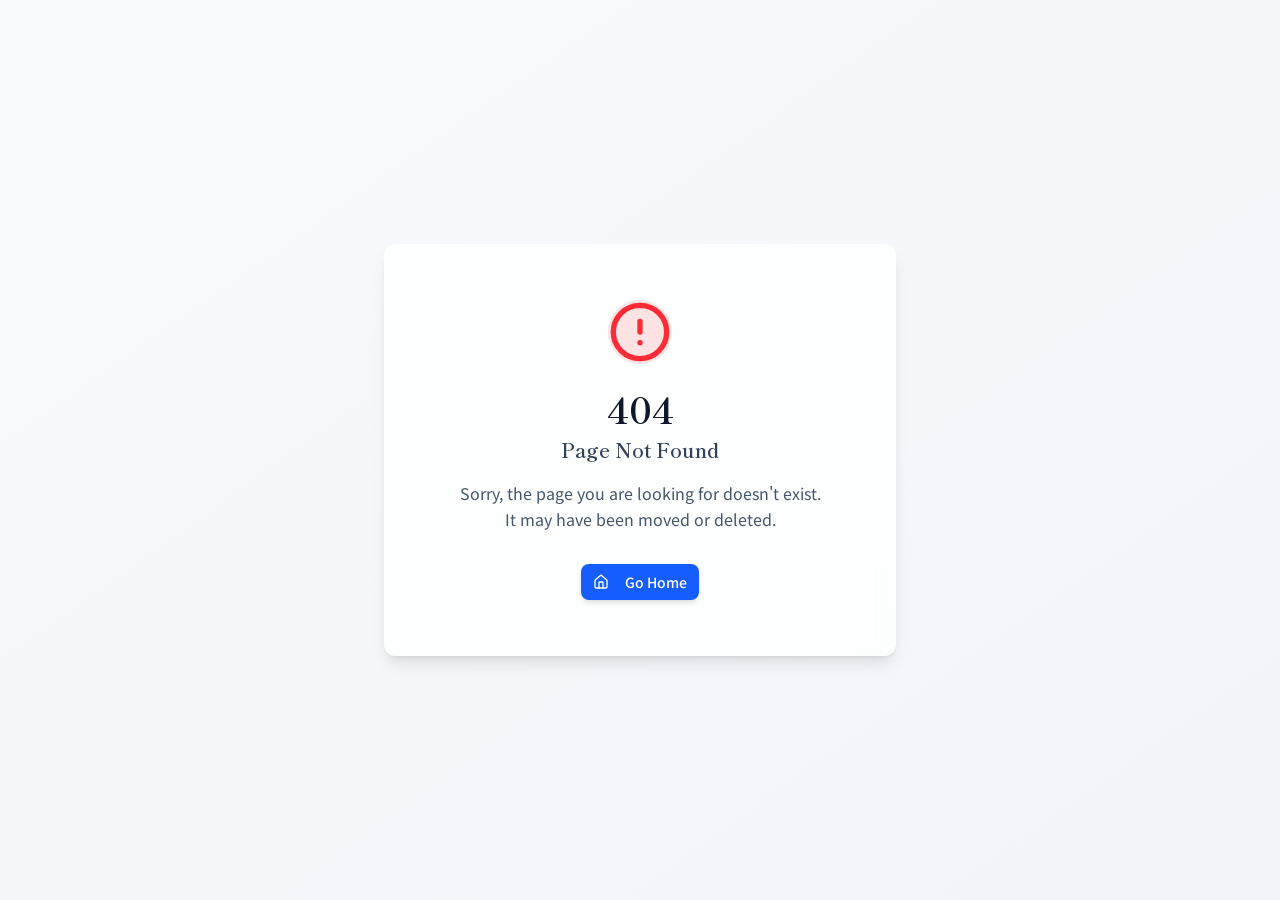
==== index.html @ e7b5a888 "Fix: メタタグの体重を56kgに修正" ====
<!doctype html>
<html lang="ja">

  <head>
    <meta charset="UTF-8" />
    <meta
      name="viewport"
      content="width=device-width, initial-scale=1.0, maximum-scale=1" />
    <title>たべ実。| 食べて痩せる実験ノート</title>
    <meta name="description" content="162cm/56kgの銀座OLが、実際に試して修正したリアルなダイエットログ。完璧じゃなくていい。でもルールは持つ。" />
    <meta property="og:title" content="たべ実。| 食べて痩せる実験ノート" />
    <meta property="og:description" content="162cm/56kgの銀座OLが、実際に試して修正したリアルなダイエットログ。たんぱく質中心の食事法、外食攻略、飲酒との付き合い方。" />
    <meta property="og:type" content="website" />
    <meta name="twitter:card" content="summary_large_image" />
    <link rel="preconnect" href="https://fonts.googleapis.com" />
    <link rel="preconnect" href="https://fonts.gstatic.com" crossorigin />
    <link href="https://fonts.googleapis.com/css2?family=Shippori+Mincho:wght@400;500;600;700;800&family=Noto+Sans+JP:wght@300;400;500;600;700&family=DM+Serif+Display&display=swap" rel="stylesheet" />
    <script type="module" crossorigin src="/assets/index-7I0Svjyz.js"></script>
    <link rel="stylesheet" crossorigin href="/assets/index-CE2IZYHC.css">
    <script src="/__manus__/debug-collector.js" defer></script>
  </head>

  <body>
    <script id="manus-runtime">window.__MANUS_HOST_DEV__ = false;
(function(){"use strict";var Mr={exports:{}},Kn={};/**
 * @license React
 * react-jsx-runtime.production.js
 *
 * Copyright (c) Meta Platforms, Inc. and affiliates.
 *
 * This source code is licensed under the MIT license found in the
 * LICENSE file in the root directory of this source tree.
 */var $c;function um(){if($c)return Kn;$c=1;var r=Symbol.for("react.transitional.element"),i=Symbol.for("react.fragment");function c(s,d,m){var x=null;if(m!==void 0&&(x=""+m),d.key!==void 0&&(x=""+d.key),"key"in d){m={};for(var R in d)R!=="key"&&(m[R]=d[R])}else m=d;return d=m.ref,{$$typeof:r,type:s,key:x,ref:d!==void 0?d:null,props:m}}return Kn.Fragment=i,Kn.jsx=c,Kn.jsxs=c,Kn}var Fc;function dm(){return Fc||(Fc=1,Mr.exports=um()),Mr.exports}var h=dm(),Ar={exports:{}},Pn={},Rr={exports:{}},Nr={};/**
 * @license React
 * scheduler.production.js
 *
 * Copyright (c) Meta Platforms, Inc. and affiliates.
 *
 * This source code is licensed under the MIT license found in the
 * LICENSE file in the root directory of this source tree.
 */var Ic;function fm(){return Ic||(Ic=1,function(r){function i(A,q){var B=A.length;A.push(q);t:for(;0<B;){var bt=B-1>>>1,p=A[bt];if(0<d(p,q))A[bt]=q,A[B]=p,B=bt;else break t}}function c(A){return A.length===0?null:A[0]}function s(A){if(A.length===0)return null;var q=A[0],B=A.pop();if(B!==q){A[0]=B;t:for(var bt=0,p=A.length,O=p>>>1;bt<O;){var X=2*(bt+1)-1,G=A[X],Z=X+1,st=A[Z];if(0>d(G,B))Z<p&&0>d(st,G)?(A[bt]=st,A[Z]=B,bt=Z):(A[bt]=G,A[X]=B,bt=X);else if(Z<p&&0>d(st,B))A[bt]=st,A[Z]=B,bt=Z;else break t}}return q}function d(A,q){var B=A.sortIndex-q.sortIndex;return B!==0?B:A.id-q.id}if(r.unstable_now=void 0,typeof performance=="object"&&typeof performance.now=="function"){var m=performance;r.unstable_now=function(){return m.now()}}else{var x=Date,R=x.now();r.unstable_now=function(){return x.now()-R}}var C=[],v=[],D=1,j=null,J=3,at=!1,$=!1,nt=!1,ct=!1,ht=typeof setTimeout=="function"?setTimeout:null,St=typeof clearTimeout=="function"?clearTimeout:null,_=typeof setImmediate<"u"?setImmediate:null;function Y(A){for(var q=c(v);q!==null;){if(q.callback===null)s(v);else if(q.startTime<=A)s(v),q.sortIndex=q.expirationTime,i(C,q);else break;q=c(v)}}function H(A){if(nt=!1,Y(A),!$)if(c(C)!==null)$=!0,it||(it=!0,Bt());else{var q=c(v);q!==null&&Mt(H,q.startTime-A)}}var it=!1,rt=-1,V=5,xt=-1;function Be(){return ct?!0:!(r.unstable_now()-xt<V)}function te(){if(ct=!1,it){var A=r.unstable_now();xt=A;var q=!0;try{t:{$=!1,nt&&(nt=!1,St(rt),rt=-1),at=!0;var B=J;try{e:{for(Y(A),j=c(C);j!==null&&!(j.expirationTime>A&&Be());){var bt=j.callback;if(typeof bt=="function"){j.callback=null,J=j.priorityLevel;var p=bt(j.expirationTime<=A);if(A=r.unstable_now(),typeof p=="function"){j.callback=p,Y(A),q=!0;break e}j===c(C)&&s(C),Y(A)}else s(C);j=c(C)}if(j!==null)q=!0;else{var O=c(v);O!==null&&Mt(H,O.startTime-A),q=!1}}break t}finally{j=null,J=B,at=!1}q=void 0}}finally{q?Bt():it=!1}}}var Bt;if(typeof _=="function")Bt=function(){_(te)};else if(typeof MessageChannel<"u"){var me=new MessageChannel,Se=me.port2;me.port1.onmessage=te,Bt=function(){Se.postMessage(null)}}else Bt=function(){ht(te,0)};function Mt(A,q){rt=ht(function(){A(r.unstable_now())},q)}r.unstable_IdlePriority=5,r.unstable_ImmediatePriority=1,r.unstable_LowPriority=4,r.unstable_NormalPriority=3,r.unstable_Profiling=null,r.unstable_UserBlockingPriority=2,r.unstable_cancelCallback=function(A){A.callback=null},r.unstable_forceFrameRate=function(A){0>A||125<A?console.error("forceFrameRate takes a positive int between 0 and 125, forcing frame rates higher than 125 fps is not supported"):V=0<A?Math.floor(1e3/A):5},r.unstable_getCurrentPriorityLevel=function(){return J},r.unstable_next=function(A){switch(J){case 1:case 2:case 3:var q=3;break;default:q=J}var B=J;J=q;try{return A()}finally{J=B}},r.unstable_requestPaint=function(){ct=!0},r.unstable_runWithPriority=function(A,q){switch(A){case 1:case 2:case 3:case 4:case 5:break;default:A=3}var B=J;J=A;try{return q()}finally{J=B}},r.unstable_scheduleCallback=function(A,q,B){var bt=r.unstable_now();switch(typeof B=="object"&&B!==null?(B=B.delay,B=typeof B=="number"&&0<B?bt+B:bt):B=bt,A){case 1:var p=-1;break;case 2:p=250;break;case 5:p=1073741823;break;case 4:p=1e4;break;default:p=5e3}return p=B+p,A={id:D++,callback:q,priorityLevel:A,startTime:B,expirationTime:p,sortIndex:-1},B>bt?(A.sortIndex=B,i(v,A),c(C)===null&&A===c(v)&&(nt?(St(rt),rt=-1):nt=!0,Mt(H,B-bt))):(A.sortIndex=p,i(C,A),$||at||($=!0,it||(it=!0,Bt()))),A},r.unstable_shouldYield=Be,r.unstable_wrapCallback=function(A){var q=J;return function(){var B=J;J=q;try{return A.apply(this,arguments)}finally{J=B}}}}(Nr)),Nr}var tu;function hm(){return tu||(tu=1,Rr.exports=fm()),Rr.exports}var zr={exports:{}},ut={};/**
 * @license React
 * react.production.js
 *
 * Copyright (c) Meta Platforms, Inc. and affiliates.
 *
 * This source code is licensed under the MIT license found in the
 * LICENSE file in the root directory of this source tree.
 */var eu;function mm(){if(eu)return ut;eu=1;var r=Symbol.for("react.transitional.element"),i=Symbol.for("react.portal"),c=Symbol.for("react.fragment"),s=Symbol.for("react.strict_mode"),d=Symbol.for("react.profiler"),m=Symbol.for("react.consumer"),x=Symbol.for("react.context"),R=Symbol.for("react.forward_ref"),C=Symbol.for("react.suspense"),v=Symbol.for("react.memo"),D=Symbol.for("react.lazy"),j=Symbol.iterator;function J(p){return p===null||typeof p!="object"?null:(p=j&&p[j]||p["@@iterator"],typeof p=="function"?p:null)}var at={isMounted:function(){return!1},enqueueForceUpdate:function(){},enqueueReplaceState:function(){},enqueueSetState:function(){}},$=Object.assign,nt={};function ct(p,O,X){this.props=p,this.context=O,this.refs=nt,this.updater=X||at}ct.prototype.isReactComponent={},ct.prototype.setState=function(p,O){if(typeof p!="object"&&typeof p!="function"&&p!=null)throw Error("takes an object of state variables to update or a function which returns an object of state variables.");this.updater.enqueueSetState(this,p,O,"setState")},ct.prototype.forceUpdate=function(p){this.updater.enqueueForceUpdate(this,p,"forceUpdate")};function ht(){}ht.prototype=ct.prototype;function St(p,O,X){this.props=p,this.context=O,this.refs=nt,this.updater=X||at}var _=St.prototype=new ht;_.constructor=St,$(_,ct.prototype),_.isPureReactComponent=!0;var Y=Array.isArray,H={H:null,A:null,T:null,S:null,V:null},it=Object.prototype.hasOwnProperty;function rt(p,O,X,G,Z,st){return X=st.ref,{$$typeof:r,type:p,key:O,ref:X!==void 0?X:null,props:st}}function V(p,O){return rt(p.type,O,void 0,void 0,void 0,p.props)}function xt(p){return typeof p=="object"&&p!==null&&p.$$typeof===r}function Be(p){var O={"=":"=0",":":"=2"};return"$"+p.replace(/[=:]/g,function(X){return O[X]})}var te=/\/+/g;function Bt(p,O){return typeof p=="object"&&p!==null&&p.key!=null?Be(""+p.key):O.toString(36)}function me(){}function Se(p){switch(p.status){case"fulfilled":return p.value;case"rejected":throw p.reason;default:switch(typeof p.status=="string"?p.then(me,me):(p.status="pending",p.then(function(O){p.status==="pending"&&(p.status="fulfilled",p.value=O)},function(O){p.status==="pending"&&(p.status="rejected",p.reason=O)})),p.status){case"fulfilled":return p.value;case"rejected":throw p.reason}}throw p}function Mt(p,O,X,G,Z){var st=typeof p;(st==="undefined"||st==="boolean")&&(p=null);var I=!1;if(p===null)I=!0;else switch(st){case"bigint":case"string":case"number":I=!0;break;case"object":switch(p.$$typeof){case r:case i:I=!0;break;case D:return I=p._init,Mt(I(p._payload),O,X,G,Z)}}if(I)return Z=Z(p),I=G===""?"."+Bt(p,0):G,Y(Z)?(X="",I!=null&&(X=I.replace(te,"$&/")+"/"),Mt(Z,O,X,"",function(Jt){return Jt})):Z!=null&&(xt(Z)&&(Z=V(Z,X+(Z.key==null||p&&p.key===Z.key?"":(""+Z.key).replace(te,"$&/")+"/")+I)),O.push(Z)),1;I=0;var gt=G===""?".":G+":";if(Y(p))for(var Tt=0;Tt<p.length;Tt++)G=p[Tt],st=gt+Bt(G,Tt),I+=Mt(G,O,X,st,Z);else if(Tt=J(p),typeof Tt=="function")for(p=Tt.call(p),Tt=0;!(G=p.next()).done;)G=G.value,st=gt+Bt(G,Tt++),I+=Mt(G,O,X,st,Z);else if(st==="object"){if(typeof p.then=="function")return Mt(Se(p),O,X,G,Z);throw O=String(p),Error("Objects are not valid as a React child (found: "+(O==="[object Object]"?"object with keys {"+Object.keys(p).join(", ")+"}":O)+"). If you meant to render a collection of children, use an array instead.")}return I}function A(p,O,X){if(p==null)return p;var G=[],Z=0;return Mt(p,G,"","",function(st){return O.call(X,st,Z++)}),G}function q(p){if(p._status===-1){var O=p._result;O=O(),O.then(function(X){(p._status===0||p._status===-1)&&(p._status=1,p._result=X)},function(X){(p._status===0||p._status===-1)&&(p._status=2,p._result=X)}),p._status===-1&&(p._status=0,p._result=O)}if(p._status===1)return p._result.default;throw p._result}var B=typeof reportError=="function"?reportError:function(p){if(typeof window=="object"&&typeof window.ErrorEvent=="function"){var O=new window.ErrorEvent("error",{bubbles:!0,cancelable:!0,message:typeof p=="object"&&p!==null&&typeof p.message=="string"?String(p.message):String(p),error:p});if(!window.dispatchEvent(O))return}else if(typeof process=="object"&&typeof process.emit=="function"){process.emit("uncaughtException",p);return}console.error(p)};function bt(){}return ut.Children={map:A,forEach:function(p,O,X){A(p,function(){O.apply(this,arguments)},X)},count:function(p){var O=0;return A(p,function(){O++}),O},toArray:function(p){return A(p,function(O){return O})||[]},only:function(p){if(!xt(p))throw Error("React.Children.only expected to receive a single React element child.");return p}},ut.Component=ct,ut.Fragment=c,ut.Profiler=d,ut.PureComponent=St,ut.StrictMode=s,ut.Suspense=C,ut.__CLIENT_INTERNALS_DO_NOT_USE_OR_WARN_USERS_THEY_CANNOT_UPGRADE=H,ut.__COMPILER_RUNTIME={__proto__:null,c:function(p){return H.H.useMemoCache(p)}},ut.cache=function(p){return function(){return p.apply(null,arguments)}},ut.cloneElement=function(p,O,X){if(p==null)throw Error("The argument must be a React element, but you passed "+p+".");var G=$({},p.props),Z=p.key,st=void 0;if(O!=null)for(I in O.ref!==void 0&&(st=void 0),O.key!==void 0&&(Z=""+O.key),O)!it.call(O,I)||I==="key"||I==="__self"||I==="__source"||I==="ref"&&O.ref===void 0||(G[I]=O[I]);var I=arguments.length-2;if(I===1)G.children=X;else if(1<I){for(var gt=Array(I),Tt=0;Tt<I;Tt++)gt[Tt]=arguments[Tt+2];G.children=gt}return rt(p.type,Z,void 0,void 0,st,G)},ut.createContext=function(p){return p={$$typeof:x,_currentValue:p,_currentValue2:p,_threadCount:0,Provider:null,Consumer:null},p.Provider=p,p.Consumer={$$typeof:m,_context:p},p},ut.createElement=function(p,O,X){var G,Z={},st=null;if(O!=null)for(G in O.key!==void 0&&(st=""+O.key),O)it.call(O,G)&&G!=="key"&&G!=="__self"&&G!=="__source"&&(Z[G]=O[G]);var I=arguments.length-2;if(I===1)Z.children=X;else if(1<I){for(var gt=Array(I),Tt=0;Tt<I;Tt++)gt[Tt]=arguments[Tt+2];Z.children=gt}if(p&&p.defaultProps)for(G in I=p.defaultProps,I)Z[G]===void 0&&(Z[G]=I[G]);return rt(p,st,void 0,void 0,null,Z)},ut.createRef=function(){return{current:null}},ut.forwardRef=function(p){return{$$typeof:R,render:p}},ut.isValidElement=xt,ut.lazy=function(p){return{$$typeof:D,_payload:{_status:-1,_result:p},_init:q}},ut.memo=function(p,O){return{$$typeof:v,type:p,compare:O===void 0?null:O}},ut.startTransition=function(p){var O=H.T,X={};H.T=X;try{var G=p(),Z=H.S;Z!==null&&Z(X,G),typeof G=="object"&&G!==null&&typeof G.then=="function"&&G.then(bt,B)}catch(st){B(st)}finally{H.T=O}},ut.unstable_useCacheRefresh=function(){return H.H.useCacheRefresh()},ut.use=function(p){return H.H.use(p)},ut.useActionState=function(p,O,X){return H.H.useActionState(p,O,X)},ut.useCallback=function(p,O){return H.H.useCallback(p,O)},ut.useContext=function(p){return H.H.useContext(p)},ut.useDebugValue=function(){},ut.useDeferredValue=function(p,O){return H.H.useDeferredValue(p,O)},ut.useEffect=function(p,O,X){var G=H.H;if(typeof X=="function")throw Error("useEffect CRUD overload is not enabled in this build of React.");return G.useEffect(p,O)},ut.useId=function(){return H.H.useId()},ut.useImperativeHandle=function(p,O,X){return H.H.useImperativeHandle(p,O,X)},ut.useInsertionEffect=function(p,O){return H.H.useInsertionEffect(p,O)},ut.useLayoutEffect=function(p,O){return H.H.useLayoutEffect(p,O)},ut.useMemo=function(p,O){return H.H.useMemo(p,O)},ut.useOptimistic=function(p,O){return H.H.useOptimistic(p,O)},ut.useReducer=function(p,O,X){return H.H.useReducer(p,O,X)},ut.useRef=function(p){return H.H.useRef(p)},ut.useState=function(p){return H.H.useState(p)},ut.useSyncExternalStore=function(p,O,X){return H.H.useSyncExternalStore(p,O,X)},ut.useTransition=function(){return H.H.useTransition()},ut.version="19.1.1",ut}var lu;function _r(){return lu||(lu=1,zr.exports=mm()),zr.exports}var kr={exports:{}},he={};/**
 * @license React
 * react-dom.production.js
 *
 * Copyright (c) Meta Platforms, Inc. and affiliates.
 *
 * This source code is licensed under the MIT license found in the
 * LICENSE file in the root directory of this source tree.
 */var au;function gm(){if(au)return he;au=1;var r=_r();function i(C){var v="https://react.dev/errors/"+C;if(1<arguments.length){v+="?args[]="+encodeURIComponent(arguments[1]);for(var D=2;D<arguments.length;D++)v+="&args[]="+encodeURIComponent(arguments[D])}return"Minified React error #"+C+"; visit "+v+" for the full message or use the non-minified dev environment for full errors and additional helpful warnings."}function c(){}var s={d:{f:c,r:function(){throw Error(i(522))},D:c,C:c,L:c,m:c,X:c,S:c,M:c},p:0,findDOMNode:null},d=Symbol.for("react.portal");function m(C,v,D){var j=3<arguments.length&&arguments[3]!==void 0?arguments[3]:null;return{$$typeof:d,key:j==null?null:""+j,children:C,containerInfo:v,implementation:D}}var x=r.__CLIENT_INTERNALS_DO_NOT_USE_OR_WARN_USERS_THEY_CANNOT_UPGRADE;function R(C,v){if(C==="font")return"";if(typeof v=="string")return v==="use-credentials"?v:""}return he.__DOM_INTERNALS_DO_NOT_USE_OR_WARN_USERS_THEY_CANNOT_UPGRADE=s,he.createPortal=function(C,v){var D=2<arguments.length&&arguments[2]!==void 0?arguments[2]:null;if(!v||v.nodeType!==1&&v.nodeType!==9&&v.nodeType!==11)throw Error(i(299));return m(C,v,null,D)},he.flushSync=function(C){var v=x.T,D=s.p;try{if(x.T=null,s.p=2,C)return C()}finally{x.T=v,s.p=D,s.d.f()}},he.preconnect=function(C,v){typeof C=="string"&&(v?(v=v.crossOrigin,v=typeof v=="string"?v==="use-credentials"?v:"":void 0):v=null,s.d.C(C,v))},he.prefetchDNS=function(C){typeof C=="string"&&s.d.D(C)},he.preinit=function(C,v){if(typeof C=="string"&&v&&typeof v.as=="string"){var D=v.as,j=R(D,v.crossOrigin),J=typeof v.integrity=="string"?v.integrity:void 0,at=typeof v.fetchPriority=="string"?v.fetchPriority:void 0;D==="style"?s.d.S(C,typeof v.precedence=="string"?v.precedence:void 0,{crossOrigin:j,integrity:J,fetchPriority:at}):D==="script"&&s.d.X(C,{crossOrigin:j,integrity:J,fetchPriority:at,nonce:typeof v.nonce=="string"?v.nonce:void 0})}},he.preinitModule=function(C,v){if(typeof C=="string")if(typeof v=="object"&&v!==null){if(v.as==null||v.as==="script"){var D=R(v.as,v.crossOrigin);s.d.M(C,{crossOrigin:D,integrity:typeof v.integrity=="string"?v.integrity:void 0,nonce:typeof v.nonce=="string"?v.nonce:void 0})}}else v==null&&s.d.M(C)},he.preload=function(C,v){if(typeof C=="string"&&typeof v=="object"&&v!==null&&typeof v.as=="string"){var D=v.as,j=R(D,v.crossOrigin);s.d.L(C,D,{crossOrigin:j,integrity:typeof v.integrity=="string"?v.integrity:void 0,nonce:typeof v.nonce=="string"?v.nonce:void 0,type:typeof v.type=="string"?v.type:void 0,fetchPriority:typeof v.fetchPriority=="string"?v.fetchPriority:void 0,referrerPolicy:typeof v.referrerPolicy=="string"?v.referrerPolicy:void 0,imageSrcSet:typeof v.imageSrcSet=="string"?v.imageSrcSet:void 0,imageSizes:typeof v.imageSizes=="string"?v.imageSizes:void 0,media:typeof v.media=="string"?v.media:void 0})}},he.preloadModule=function(C,v){if(typeof C=="string")if(v){var D=R(v.as,v.crossOrigin);s.d.m(C,{as:typeof v.as=="string"&&v.as!=="script"?v.as:void 0,crossOrigin:D,integrity:typeof v.integrity=="string"?v.integrity:void 0})}else s.d.m(C)},he.requestFormReset=function(C){s.d.r(C)},he.unstable_batchedUpdates=function(C,v){return C(v)},he.useFormState=function(C,v,D){return x.H.useFormState(C,v,D)},he.useFormStatus=function(){return x.H.useHostTransitionStatus()},he.version="19.1.1",he}var nu;function pm(){if(nu)return kr.exports;nu=1;function r(){if(!(typeof __REACT_DEVTOOLS_GLOBAL_HOOK__>"u"||typeof __REACT_DEVTOOLS_GLOBAL_HOOK__.checkDCE!="function"))try{__REACT_DEVTOOLS_GLOBAL_HOOK__.checkDCE(r)}catch(i){console.error(i)}}return r(),kr.exports=gm(),kr.exports}/**
 * @license React
 * react-dom-client.production.js
 *
 * Copyright (c) Meta Platforms, Inc. and affiliates.
 *
 * This source code is licensed under the MIT license found in the
 * LICENSE file in the root directory of this source tree.
 */var ou;function ym(){if(ou)return Pn;ou=1;var r=hm(),i=_r(),c=pm();function s(t){var e="https://react.dev/errors/"+t;if(1<arguments.length){e+="?args[]="+encodeURIComponent(arguments[1]);for(var l=2;l<arguments.length;l++)e+="&args[]="+encodeURIComponent(arguments[l])}return"Minified React error #"+t+"; visit "+e+" for the full message or use the non-minified dev environment for full errors and additional helpful warnings."}function d(t){return!(!t||t.nodeType!==1&&t.nodeType!==9&&t.nodeType!==11)}function m(t){var e=t,l=t;if(t.alternate)for(;e.return;)e=e.return;else{t=e;do e=t,(e.flags&4098)!==0&&(l=e.return),t=e.return;while(t)}return e.tag===3?l:null}function x(t){if(t.tag===13){var e=t.memoizedState;if(e===null&&(t=t.alternate,t!==null&&(e=t.memoizedState)),e!==null)return e.dehydrated}return null}function R(t){if(m(t)!==t)throw Error(s(188))}function C(t){var e=t.alternate;if(!e){if(e=m(t),e===null)throw Error(s(188));return e!==t?null:t}for(var l=t,a=e;;){var n=l.return;if(n===null)break;var o=n.alternate;if(o===null){if(a=n.return,a!==null){l=a;continue}break}if(n.child===o.child){for(o=n.child;o;){if(o===l)return R(n),t;if(o===a)return R(n),e;o=o.sibling}throw Error(s(188))}if(l.return!==a.return)l=n,a=o;else{for(var u=!1,f=n.child;f;){if(f===l){u=!0,l=n,a=o;break}if(f===a){u=!0,a=n,l=o;break}f=f.sibling}if(!u){for(f=o.child;f;){if(f===l){u=!0,l=o,a=n;break}if(f===a){u=!0,a=o,l=n;break}f=f.sibling}if(!u)throw Error(s(189))}}if(l.alternate!==a)throw Error(s(190))}if(l.tag!==3)throw Error(s(188));return l.stateNode.current===l?t:e}function v(t){var e=t.tag;if(e===5||e===26||e===27||e===6)return t;for(t=t.child;t!==null;){if(e=v(t),e!==null)return e;t=t.sibling}return null}var D=Object.assign,j=Symbol.for("react.element"),J=Symbol.for("react.transitional.element"),at=Symbol.for("react.portal"),$=Symbol.for("react.fragment"),nt=Symbol.for("react.strict_mode"),ct=Symbol.for("react.profiler"),ht=Symbol.for("react.provider"),St=Symbol.for("react.consumer"),_=Symbol.for("react.context"),Y=Symbol.for("react.forward_ref"),H=Symbol.for("react.suspense"),it=Symbol.for("react.suspense_list"),rt=Symbol.for("react.memo"),V=Symbol.for("react.lazy"),xt=Symbol.for("react.activity"),Be=Symbol.for("react.memo_cache_sentinel"),te=Symbol.iterator;function Bt(t){return t===null||typeof t!="object"?null:(t=te&&t[te]||t["@@iterator"],typeof t=="function"?t:null)}var me=Symbol.for("react.client.reference");function Se(t){if(t==null)return null;if(typeof t=="function")return t.$$typeof===me?null:t.displayName||t.name||null;if(typeof t=="string")return t;switch(t){case $:return"Fragment";case ct:return"Profiler";case nt:return"StrictMode";case H:return"Suspense";case it:return"SuspenseList";case xt:return"Activity"}if(typeof t=="object")switch(t.$$typeof){case at:return"Portal";case _:return(t.displayName||"Context")+".Provider";case St:return(t._context.displayName||"Context")+".Consumer";case Y:var e=t.render;return t=t.displayName,t||(t=e.displayName||e.name||"",t=t!==""?"ForwardRef("+t+")":"ForwardRef"),t;case rt:return e=t.displayName||null,e!==null?e:Se(t.type)||"Memo";case V:e=t._payload,t=t._init;try{return Se(t(e))}catch{}}return null}var Mt=Array.isArray,A=i.__CLIENT_INTERNALS_DO_NOT_USE_OR_WARN_USERS_THEY_CANNOT_UPGRADE,q=c.__DOM_INTERNALS_DO_NOT_USE_OR_WARN_USERS_THEY_CANNOT_UPGRADE,B={pending:!1,data:null,method:null,action:null},bt=[],p=-1;function O(t){return{current:t}}function X(t){0>p||(t.current=bt[p],bt[p]=null,p--)}function G(t,e){p++,bt[p]=t.current,t.current=e}var Z=O(null),st=O(null),I=O(null),gt=O(null);function Tt(t,e){switch(G(I,e),G(st,t),G(Z,null),e.nodeType){case 9:case 11:t=(t=e.documentElement)&&(t=t.namespaceURI)?Hh(t):0;break;default:if(t=e.tagName,e=e.namespaceURI)e=Hh(e),t=Uh(e,t);else switch(t){case"svg":t=1;break;case"math":t=2;break;default:t=0}}X(Z),G(Z,t)}function Jt(){X(Z),X(st),X(I)}function Ke(t){t.memoizedState!==null&&G(gt,t);var e=Z.current,l=Uh(e,t.type);e!==l&&(G(st,t),G(Z,l))}function Ce(t){st.current===t&&(X(Z),X(st)),gt.current===t&&(X(gt),Wo._currentValue=B)}var Pe=Object.prototype.hasOwnProperty,yl=r.unstable_scheduleCallback,sn=r.unstable_cancelCallback,Ca=r.unstable_shouldYield,ri=r.unstable_requestPaint,ge=r.unstable_now,si=r.unstable_getCurrentPriorityLevel,Ul=r.unstable_ImmediatePriority,Fn=r.unstable_UserBlockingPriority,nl=r.unstable_NormalPriority,ci=r.unstable_LowPriority,Gl=r.unstable_IdlePriority,ui=r.log,Ea=r.unstable_setDisableYieldValue,ql=null,Wt=null;function Je(t){if(typeof ui=="function"&&Ea(t),Wt&&typeof Wt.setStrictMode=="function")try{Wt.setStrictMode(ql,t)}catch{}}var $t=Math.clz32?Math.clz32:fi,di=Math.log,Ta=Math.LN2;function fi(t){return t>>>=0,t===0?32:31-(di(t)/Ta|0)|0}var L=256,cn=4194304;function vl(t){var e=t&42;if(e!==0)return e;switch(t&-t){case 1:return 1;case 2:return 2;case 4:return 4;case 8:return 8;case 16:return 16;case 32:return 32;case 64:return 64;case 128:return 128;case 256:case 512:case 1024:case 2048:case 4096:case 8192:case 16384:case 32768:case 65536:case 131072:case 262144:case 524288:case 1048576:case 2097152:return t&4194048;case 4194304:case 8388608:case 16777216:case 33554432:return t&62914560;case 67108864:return 67108864;case 134217728:return 134217728;case 268435456:return 268435456;case 536870912:return 536870912;case 1073741824:return 0;default:return t}}function un(t,e,l){var a=t.pendingLanes;if(a===0)return 0;var n=0,o=t.suspendedLanes,u=t.pingedLanes;t=t.warmLanes;var f=a&134217727;return f!==0?(a=f&~o,a!==0?n=vl(a):(u&=f,u!==0?n=vl(u):l||(l=f&~t,l!==0&&(n=vl(l))))):(f=a&~o,f!==0?n=vl(f):u!==0?n=vl(u):l||(l=a&~t,l!==0&&(n=vl(l)))),n===0?0:e!==0&&e!==n&&(e&o)===0&&(o=n&-n,l=e&-e,o>=l||o===32&&(l&4194048)!==0)?e:n}function Dt(t,e){return(t.pendingLanes&~(t.suspendedLanes&~t.pingedLanes)&e)===0}function In(t,e){switch(t){case 1:case 2:case 4:case 8:case 64:return e+250;case 16:case 32:case 128:case 256:case 512:case 1024:case 2048:case 4096:case 8192:case 16384:case 32768:case 65536:case 131072:case 262144:case 524288:case 1048576:case 2097152:return e+5e3;case 4194304:case 8388608:case 16777216:case 33554432:return-1;case 67108864:case 134217728:case 268435456:case 536870912:case 1073741824:return-1;default:return-1}}function to(){var t=L;return L<<=1,(L&4194048)===0&&(L=256),t}function hi(){var t=cn;return cn<<=1,(cn&62914560)===0&&(cn=4194304),t}function eo(t){for(var e=[],l=0;31>l;l++)e.push(t);return e}function Da(t,e){t.pendingLanes|=e,e!==268435456&&(t.suspendedLanes=0,t.pingedLanes=0,t.warmLanes=0)}function Ir(t,e,l,a,n,o){var u=t.pendingLanes;t.pendingLanes=l,t.suspendedLanes=0,t.pingedLanes=0,t.warmLanes=0,t.expiredLanes&=l,t.entangledLanes&=l,t.errorRecoveryDisabledLanes&=l,t.shellSuspendCounter=0;var f=t.entanglements,g=t.expirationTimes,S=t.hiddenUpdates;for(l=u&~l;0<l;){var N=31-$t(l),k=1<<N;f[N]=0,g[N]=-1;var E=S[N];if(E!==null)for(S[N]=null,N=0;N<E.length;N++){var T=E[N];T!==null&&(T.lane&=-536870913)}l&=~k}a!==0&&mi(t,a,0),o!==0&&n===0&&t.tag!==0&&(t.suspendedLanes|=o&~(u&~e))}function mi(t,e,l){t.pendingLanes|=e,t.suspendedLanes&=~e;var a=31-$t(e);t.entangledLanes|=e,t.entanglements[a]=t.entanglements[a]|1073741824|l&4194090}function gi(t,e){var l=t.entangledLanes|=e;for(t=t.entanglements;l;){var a=31-$t(l),n=1<<a;n&e|t[a]&e&&(t[a]|=e),l&=~n}}function lo(t){switch(t){case 2:t=1;break;case 8:t=4;break;case 32:t=16;break;case 256:case 512:case 1024:case 2048:case 4096:case 8192:case 16384:case 32768:case 65536:case 131072:case 262144:case 524288:case 1048576:case 2097152:case 4194304:case 8388608:case 16777216:case 33554432:t=128;break;case 268435456:t=134217728;break;default:t=0}return t}function ao(t){return t&=-t,2<t?8<t?(t&134217727)!==0?32:268435456:8:2}function pi(){var t=q.p;return t!==0?t:(t=window.event,t===void 0?32:nm(t.type))}function ts(t,e){var l=q.p;try{return q.p=t,e()}finally{q.p=l}}var ol=Math.random().toString(36).slice(2),ee="__reactFiber$"+ol,pe="__reactProps$"+ol,Yl="__reactContainer$"+ol,no="__reactEvents$"+ol,es="__reactListeners$"+ol,ls="__reactHandles$"+ol,yi="__reactResources$"+ol,Ma="__reactMarker$"+ol;function oo(t){delete t[ee],delete t[pe],delete t[no],delete t[es],delete t[ls]}function Vl(t){var e=t[ee];if(e)return e;for(var l=t.parentNode;l;){if(e=l[Yl]||l[ee]){if(l=e.alternate,e.child!==null||l!==null&&l.child!==null)for(t=Vh(t);t!==null;){if(l=t[ee])return l;t=Vh(t)}return e}t=l,l=t.parentNode}return null}function Xl(t){if(t=t[ee]||t[Yl]){var e=t.tag;if(e===5||e===6||e===13||e===26||e===27||e===3)return t}return null}function Aa(t){var e=t.tag;if(e===5||e===26||e===27||e===6)return t.stateNode;throw Error(s(33))}function Zl(t){var e=t[yi];return e||(e=t[yi]={hoistableStyles:new Map,hoistableScripts:new Map}),e}function Vt(t){t[Ma]=!0}var vi=new Set,bi={};function bl(t,e){We(t,e),We(t+"Capture",e)}function We(t,e){for(bi[t]=e,t=0;t<e.length;t++)vi.add(e[t])}var as=RegExp("^[:A-Z_a-z\\u00C0-\\u00D6\\u00D8-\\u00F6\\u00F8-\\u02FF\\u0370-\\u037D\\u037F-\\u1FFF\\u200C-\\u200D\\u2070-\\u218F\\u2C00-\\u2FEF\\u3001-\\uD7FF\\uF900-\\uFDCF\\uFDF0-\\uFFFD][:A-Z_a-z\\u00C0-\\u00D6\\u00D8-\\u00F6\\u00F8-\\u02FF\\u0370-\\u037D\\u037F-\\u1FFF\\u200C-\\u200D\\u2070-\\u218F\\u2C00-\\u2FEF\\u3001-\\uD7FF\\uF900-\\uFDCF\\uFDF0-\\uFFFD\\-.0-9\\u00B7\\u0300-\\u036F\\u203F-\\u2040]*$"),xi={},wi={};function Ra(t){return Pe.call(wi,t)?!0:Pe.call(xi,t)?!1:as.test(t)?wi[t]=!0:(xi[t]=!0,!1)}function M(t,e,l){if(Ra(e))if(l===null)t.removeAttribute(e);else{switch(typeof l){case"undefined":case"function":case"symbol":t.removeAttribute(e);return;case"boolean":var a=e.toLowerCase().slice(0,5);if(a!=="data-"&&a!=="aria-"){t.removeAttribute(e);return}}t.setAttribute(e,""+l)}}function tt(t,e,l){if(l===null)t.removeAttribute(e);else{switch(typeof l){case"undefined":case"function":case"symbol":case"boolean":t.removeAttribute(e);return}t.setAttribute(e,""+l)}}function Ot(t,e,l,a){if(a===null)t.removeAttribute(l);else{switch(typeof a){case"undefined":case"function":case"symbol":case"boolean":t.removeAttribute(l);return}t.setAttributeNS(e,l,""+a)}}var le,Ee;function ae(t){if(le===void 0)try{throw Error()}catch(l){var e=l.stack.trim().match(/\n( *(at )?)/);le=e&&e[1]||"",Ee=-1<l.stack.indexOf(`
    at`)?" (<anonymous>)":-1<l.stack.indexOf("@")?"@unknown:0:0":""}return`
`+le+t+Ee}var Le=!1;function He(t,e){if(!t||Le)return"";Le=!0;var l=Error.prepareStackTrace;Error.prepareStackTrace=void 0;try{var a={DetermineComponentFrameRoot:function(){try{if(e){var k=function(){throw Error()};if(Object.defineProperty(k.prototype,"props",{set:function(){throw Error()}}),typeof Reflect=="object"&&Reflect.construct){try{Reflect.construct(k,[])}catch(T){var E=T}Reflect.construct(t,[],k)}else{try{k.call()}catch(T){E=T}t.call(k.prototype)}}else{try{throw Error()}catch(T){E=T}(k=t())&&typeof k.catch=="function"&&k.catch(function(){})}}catch(T){if(T&&E&&typeof T.stack=="string")return[T.stack,E.stack]}return[null,null]}};a.DetermineComponentFrameRoot.displayName="DetermineComponentFrameRoot";var n=Object.getOwnPropertyDescriptor(a.DetermineComponentFrameRoot,"name");n&&n.configurable&&Object.defineProperty(a.DetermineComponentFrameRoot,"name",{value:"DetermineComponentFrameRoot"});var o=a.DetermineComponentFrameRoot(),u=o[0],f=o[1];if(u&&f){var g=u.split(`
`),S=f.split(`
`);for(n=a=0;a<g.length&&!g[a].includes("DetermineComponentFrameRoot");)a++;for(;n<S.length&&!S[n].includes("DetermineComponentFrameRoot");)n++;if(a===g.length||n===S.length)for(a=g.length-1,n=S.length-1;1<=a&&0<=n&&g[a]!==S[n];)n--;for(;1<=a&&0<=n;a--,n--)if(g[a]!==S[n]){if(a!==1||n!==1)do if(a--,n--,0>n||g[a]!==S[n]){var N=`
`+g[a].replace(" at new "," at ");return t.displayName&&N.includes("<anonymous>")&&(N=N.replace("<anonymous>",t.displayName)),N}while(1<=a&&0<=n);break}}}finally{Le=!1,Error.prepareStackTrace=l}return(l=t?t.displayName||t.name:"")?ae(l):""}function Ql(t){switch(t.tag){case 26:case 27:case 5:return ae(t.type);case 16:return ae("Lazy");case 13:return ae("Suspense");case 19:return ae("SuspenseList");case 0:case 15:return He(t.type,!1);case 11:return He(t.type.render,!1);case 1:return He(t.type,!0);case 31:return ae("Activity");default:return""}}function xl(t){try{var e="";do e+=Ql(t),t=t.return;while(t);return e}catch(l){return`
Error generating stack: `+l.message+`
`+l.stack}}function Xt(t){switch(typeof t){case"bigint":case"boolean":case"number":case"string":case"undefined":return t;case"object":return t;default:return""}}function il(t){var e=t.type;return(t=t.nodeName)&&t.toLowerCase()==="input"&&(e==="checkbox"||e==="radio")}function ve(t){var e=il(t)?"checked":"value",l=Object.getOwnPropertyDescriptor(t.constructor.prototype,e),a=""+t[e];if(!t.hasOwnProperty(e)&&typeof l<"u"&&typeof l.get=="function"&&typeof l.set=="function"){var n=l.get,o=l.set;return Object.defineProperty(t,e,{configurable:!0,get:function(){return n.call(this)},set:function(u){a=""+u,o.call(this,u)}}),Object.defineProperty(t,e,{enumerable:l.enumerable}),{getValue:function(){return a},setValue:function(u){a=""+u},stopTracking:function(){t._valueTracker=null,delete t[e]}}}}function re(t){t._valueTracker||(t._valueTracker=ve(t))}function rl(t){if(!t)return!1;var e=t._valueTracker;if(!e)return!0;var l=e.getValue(),a="";return t&&(a=il(t)?t.checked?"true":"false":t.value),t=a,t!==l?(e.setValue(t),!0):!1}function wl(t){if(t=t||(typeof document<"u"?document:void 0),typeof t>"u")return null;try{return t.activeElement||t.body}catch{return t.body}}var dn=/[\n"\\]/g;function se(t){return t.replace(dn,function(e){return"\\"+e.charCodeAt(0).toString(16)+" "})}function Kl(t,e,l,a,n,o,u,f){t.name="",u!=null&&typeof u!="function"&&typeof u!="symbol"&&typeof u!="boolean"?t.type=u:t.removeAttribute("type"),e!=null?u==="number"?(e===0&&t.value===""||t.value!=e)&&(t.value=""+Xt(e)):t.value!==""+Xt(e)&&(t.value=""+Xt(e)):u!=="submit"&&u!=="reset"||t.removeAttribute("value"),e!=null?Pl(t,u,Xt(e)):l!=null?Pl(t,u,Xt(l)):a!=null&&t.removeAttribute("value"),n==null&&o!=null&&(t.defaultChecked=!!o),n!=null&&(t.checked=n&&typeof n!="function"&&typeof n!="symbol"),f!=null&&typeof f!="function"&&typeof f!="symbol"&&typeof f!="boolean"?t.name=""+Xt(f):t.removeAttribute("name")}function Na(t,e,l,a,n,o,u,f){if(o!=null&&typeof o!="function"&&typeof o!="symbol"&&typeof o!="boolean"&&(t.type=o),e!=null||l!=null){if(!(o!=="submit"&&o!=="reset"||e!=null))return;l=l!=null?""+Xt(l):"",e=e!=null?""+Xt(e):l,f||e===t.value||(t.value=e),t.defaultValue=e}a=a??n,a=typeof a!="function"&&typeof a!="symbol"&&!!a,t.checked=f?t.checked:!!a,t.defaultChecked=!!a,u!=null&&typeof u!="function"&&typeof u!="symbol"&&typeof u!="boolean"&&(t.name=u)}function Pl(t,e,l){e==="number"&&wl(t.ownerDocument)===t||t.defaultValue===""+l||(t.defaultValue=""+l)}function $e(t,e,l,a){if(t=t.options,e){e={};for(var n=0;n<l.length;n++)e["$"+l[n]]=!0;for(l=0;l<t.length;l++)n=e.hasOwnProperty("$"+t[l].value),t[l].selected!==n&&(t[l].selected=n),n&&a&&(t[l].defaultSelected=!0)}else{for(l=""+Xt(l),e=null,n=0;n<t.length;n++){if(t[n].value===l){t[n].selected=!0,a&&(t[n].defaultSelected=!0);return}e!==null||t[n].disabled||(e=t[n])}e!==null&&(e.selected=!0)}}function za(t,e,l){if(e!=null&&(e=""+Xt(e),e!==t.value&&(t.value=e),l==null)){t.defaultValue!==e&&(t.defaultValue=e);return}t.defaultValue=l!=null?""+Xt(l):""}function _a(t,e,l,a){if(e==null){if(a!=null){if(l!=null)throw Error(s(92));if(Mt(a)){if(1<a.length)throw Error(s(93));a=a[0]}l=a}l==null&&(l=""),e=l}l=Xt(e),t.defaultValue=l,a=t.textContent,a===l&&a!==""&&a!==null&&(t.value=a)}function Fe(t,e){if(e){var l=t.firstChild;if(l&&l===t.lastChild&&l.nodeType===3){l.nodeValue=e;return}}t.textContent=e}var fn=new Set("animationIterationCount aspectRatio borderImageOutset borderImageSlice borderImageWidth boxFlex boxFlexGroup boxOrdinalGroup columnCount columns flex flexGrow flexPositive flexShrink flexNegative flexOrder gridArea gridRow gridRowEnd gridRowSpan gridRowStart gridColumn gridColumnEnd gridColumnSpan gridColumnStart fontWeight lineClamp lineHeight opacity order orphans scale tabSize widows zIndex zoom fillOpacity floodOpacity stopOpacity strokeDasharray strokeDashoffset strokeMiterlimit strokeOpacity strokeWidth MozAnimationIterationCount MozBoxFlex MozBoxFlexGroup MozLineClamp msAnimationIterationCount msFlex msZoom msFlexGrow msFlexNegative msFlexOrder msFlexPositive msFlexShrink msGridColumn msGridColumnSpan msGridRow msGridRowSpan WebkitAnimationIterationCount WebkitBoxFlex WebKitBoxFlexGroup WebkitBoxOrdinalGroup WebkitColumnCount WebkitColumns WebkitFlex WebkitFlexGrow WebkitFlexPositive WebkitFlexShrink WebkitLineClamp".split(" "));function ka(t,e,l){var a=e.indexOf("--")===0;l==null||typeof l=="boolean"||l===""?a?t.setProperty(e,""):e==="float"?t.cssFloat="":t[e]="":a?t.setProperty(e,l):typeof l!="number"||l===0||fn.has(e)?e==="float"?t.cssFloat=l:t[e]=(""+l).trim():t[e]=l+"px"}function Oa(t,e,l){if(e!=null&&typeof e!="object")throw Error(s(62));if(t=t.style,l!=null){for(var a in l)!l.hasOwnProperty(a)||e!=null&&e.hasOwnProperty(a)||(a.indexOf("--")===0?t.setProperty(a,""):a==="float"?t.cssFloat="":t[a]="");for(var n in e)a=e[n],e.hasOwnProperty(n)&&l[n]!==a&&ka(t,n,a)}else for(var o in e)e.hasOwnProperty(o)&&ka(t,o,e[o])}function ja(t){if(t.indexOf("-")===-1)return!1;switch(t){case"annotation-xml":case"color-profile":case"font-face":case"font-face-src":case"font-face-uri":case"font-face-format":case"font-face-name":case"missing-glyph":return!1;default:return!0}}var Si=new Map([["acceptCharset","accept-charset"],["htmlFor","for"],["httpEquiv","http-equiv"],["crossOrigin","crossorigin"],["accentHeight","accent-height"],["alignmentBaseline","alignment-baseline"],["arabicForm","arabic-form"],["baselineShift","baseline-shift"],["capHeight","cap-height"],["clipPath","clip-path"],["clipRule","clip-rule"],["colorInterpolation","color-interpolation"],["colorInterpolationFilters","color-interpolation-filters"],["colorProfile","color-profile"],["colorRendering","color-rendering"],["dominantBaseline","dominant-baseline"],["enableBackground","enable-background"],["fillOpacity","fill-opacity"],["fillRule","fill-rule"],["floodColor","flood-color"],["floodOpacity","flood-opacity"],["fontFamily","font-family"],["fontSize","font-size"],["fontSizeAdjust","font-size-adjust"],["fontStretch","font-stretch"],["fontStyle","font-style"],["fontVariant","font-variant"],["fontWeight","font-weight"],["glyphName","glyph-name"],["glyphOrientationHorizontal","glyph-orientation-horizontal"],["glyphOrientationVertical","glyph-orientation-vertical"],["horizAdvX","horiz-adv-x"],["horizOriginX","horiz-origin-x"],["imageRendering","image-rendering"],["letterSpacing","letter-spacing"],["lightingColor","lighting-color"],["markerEnd","marker-end"],["markerMid","marker-mid"],["markerStart","marker-start"],["overlinePosition","overline-position"],["overlineThickness","overline-thickness"],["paintOrder","paint-order"],["panose-1","panose-1"],["pointerEvents","pointer-events"],["renderingIntent","rendering-intent"],["shapeRendering","shape-rendering"],["stopColor","stop-color"],["stopOpacity","stop-opacity"],["strikethroughPosition","strikethrough-position"],["strikethroughThickness","strikethrough-thickness"],["strokeDasharray","stroke-dasharray"],["strokeDashoffset","stroke-dashoffset"],["strokeLinecap","stroke-linecap"],["strokeLinejoin","stroke-linejoin"],["strokeMiterlimit","stroke-miterlimit"],["strokeOpacity","stroke-opacity"],["strokeWidth","stroke-width"],["textAnchor","text-anchor"],["textDecoration","text-decoration"],["textRendering","text-rendering"],["transformOrigin","transform-origin"],["underlinePosition","underline-position"],["underlineThickness","underline-thickness"],["unicodeBidi","unicode-bidi"],["unicodeRange","unicode-range"],["unitsPerEm","units-per-em"],["vAlphabetic","v-alphabetic"],["vHanging","v-hanging"],["vIdeographic","v-ideographic"],["vMathematical","v-mathematical"],["vectorEffect","vector-effect"],["vertAdvY","vert-adv-y"],["vertOriginX","vert-origin-x"],["vertOriginY","vert-origin-y"],["wordSpacing","word-spacing"],["writingMode","writing-mode"],["xmlnsXlink","xmlns:xlink"],["xHeight","x-height"]]),Ci=/^[\u0000-\u001F ]*j[\r\n\t]*a[\r\n\t]*v[\r\n\t]*a[\r\n\t]*s[\r\n\t]*c[\r\n\t]*r[\r\n\t]*i[\r\n\t]*p[\r\n\t]*t[\r\n\t]*:/i;function Ba(t){return Ci.test(""+t)?"javascript:throw new Error('React has blocked a javascript: URL as a security precaution.')":t}var hn=null;function mn(t){return t=t.target||t.srcElement||window,t.correspondingUseElement&&(t=t.correspondingUseElement),t.nodeType===3?t.parentNode:t}var Sl=null,Cl=null;function io(t){var e=Xl(t);if(e&&(t=e.stateNode)){var l=t[pe]||null;t:switch(t=e.stateNode,e.type){case"input":if(Kl(t,l.value,l.defaultValue,l.defaultValue,l.checked,l.defaultChecked,l.type,l.name),e=l.name,l.type==="radio"&&e!=null){for(l=t;l.parentNode;)l=l.parentNode;for(l=l.querySelectorAll('input[name="'+se(""+e)+'"][type="radio"]'),e=0;e<l.length;e++){var a=l[e];if(a!==t&&a.form===t.form){var n=a[pe]||null;if(!n)throw Error(s(90));Kl(a,n.value,n.defaultValue,n.defaultValue,n.checked,n.defaultChecked,n.type,n.name)}}for(e=0;e<l.length;e++)a=l[e],a.form===t.form&&rl(a)}break t;case"textarea":za(t,l.value,l.defaultValue);break t;case"select":e=l.value,e!=null&&$e(t,!!l.multiple,e,!1)}}}var gn=!1;function ro(t,e,l){if(gn)return t(e,l);gn=!0;try{var a=t(e);return a}finally{if(gn=!1,(Sl!==null||Cl!==null)&&(ir(),Sl&&(e=Sl,t=Cl,Cl=Sl=null,io(e),t)))for(e=0;e<t.length;e++)io(t[e])}}function Jl(t,e){var l=t.stateNode;if(l===null)return null;var a=l[pe]||null;if(a===null)return null;l=a[e];t:switch(e){case"onClick":case"onClickCapture":case"onDoubleClick":case"onDoubleClickCapture":case"onMouseDown":case"onMouseDownCapture":case"onMouseMove":case"onMouseMoveCapture":case"onMouseUp":case"onMouseUpCapture":case"onMouseEnter":(a=!a.disabled)||(t=t.type,a=!(t==="button"||t==="input"||t==="select"||t==="textarea")),t=!a;break t;default:t=!1}if(t)return null;if(l&&typeof l!="function")throw Error(s(231,e,typeof l));return l}var Ue=!(typeof window>"u"||typeof window.document>"u"||typeof window.document.createElement>"u"),pn=!1;if(Ue)try{var Wl={};Object.defineProperty(Wl,"passive",{get:function(){pn=!0}}),window.addEventListener("test",Wl,Wl),window.removeEventListener("test",Wl,Wl)}catch{pn=!1}var Ie=null,yn=null,La=null;function so(){if(La)return La;var t,e=yn,l=e.length,a,n="value"in Ie?Ie.value:Ie.textContent,o=n.length;for(t=0;t<l&&e[t]===n[t];t++);var u=l-t;for(a=1;a<=u&&e[l-a]===n[o-a];a++);return La=n.slice(t,1<a?1-a:void 0)}function Ha(t){var e=t.keyCode;return"charCode"in t?(t=t.charCode,t===0&&e===13&&(t=13)):t=e,t===10&&(t=13),32<=t||t===13?t:0}function Ua(){return!0}function co(){return!1}function ce(t){function e(l,a,n,o,u){this._reactName=l,this._targetInst=n,this.type=a,this.nativeEvent=o,this.target=u,this.currentTarget=null;for(var f in t)t.hasOwnProperty(f)&&(l=t[f],this[f]=l?l(o):o[f]);return this.isDefaultPrevented=(o.defaultPrevented!=null?o.defaultPrevented:o.returnValue===!1)?Ua:co,this.isPropagationStopped=co,this}return D(e.prototype,{preventDefault:function(){this.defaultPrevented=!0;var l=this.nativeEvent;l&&(l.preventDefault?l.preventDefault():typeof l.returnValue!="unknown"&&(l.returnValue=!1),this.isDefaultPrevented=Ua)},stopPropagation:function(){var l=this.nativeEvent;l&&(l.stopPropagation?l.stopPropagation():typeof l.cancelBubble!="unknown"&&(l.cancelBubble=!0),this.isPropagationStopped=Ua)},persist:function(){},isPersistent:Ua}),e}var sl={eventPhase:0,bubbles:0,cancelable:0,timeStamp:function(t){return t.timeStamp||Date.now()},defaultPrevented:0,isTrusted:0},Ga=ce(sl),$l=D({},sl,{view:0,detail:0}),Ei=ce($l),Ti,uo,fo,Di=D({},$l,{screenX:0,screenY:0,clientX:0,clientY:0,pageX:0,pageY:0,ctrlKey:0,shiftKey:0,altKey:0,metaKey:0,getModifierState:os,button:0,buttons:0,relatedTarget:function(t){return t.relatedTarget===void 0?t.fromElement===t.srcElement?t.toElement:t.fromElement:t.relatedTarget},movementX:function(t){return"movementX"in t?t.movementX:(t!==fo&&(fo&&t.type==="mousemove"?(Ti=t.screenX-fo.screenX,uo=t.screenY-fo.screenY):uo=Ti=0,fo=t),Ti)},movementY:function(t){return"movementY"in t?t.movementY:uo}}),Vu=ce(Di),D0=D({},Di,{dataTransfer:0}),M0=ce(D0),A0=D({},$l,{relatedTarget:0}),ns=ce(A0),R0=D({},sl,{animationName:0,elapsedTime:0,pseudoElement:0}),N0=ce(R0),z0=D({},sl,{clipboardData:function(t){return"clipboardData"in t?t.clipboardData:window.clipboardData}}),_0=ce(z0),k0=D({},sl,{data:0}),Xu=ce(k0),O0={Esc:"Escape",Spacebar:" ",Left:"ArrowLeft",Up:"ArrowUp",Right:"ArrowRight",Down:"ArrowDown",Del:"Delete",Win:"OS",Menu:"ContextMenu",Apps:"ContextMenu",Scroll:"ScrollLock",MozPrintableKey:"Unidentified"},j0={8:"Backspace",9:"Tab",12:"Clear",13:"Enter",16:"Shift",17:"Control",18:"Alt",19:"Pause",20:"CapsLock",27:"Escape",32:" ",33:"PageUp",34:"PageDown",35:"End",36:"Home",37:"ArrowLeft",38:"ArrowUp",39:"ArrowRight",40:"ArrowDown",45:"Insert",46:"Delete",112:"F1",113:"F2",114:"F3",115:"F4",116:"F5",117:"F6",118:"F7",119:"F8",120:"F9",121:"F10",122:"F11",123:"F12",144:"NumLock",145:"ScrollLock",224:"Meta"},B0={Alt:"altKey",Control:"ctrlKey",Meta:"metaKey",Shift:"shiftKey"};function L0(t){var e=this.nativeEvent;return e.getModifierState?e.getModifierState(t):(t=B0[t])?!!e[t]:!1}function os(){return L0}var H0=D({},$l,{key:function(t){if(t.key){var e=O0[t.key]||t.key;if(e!=="Unidentified")return e}return t.type==="keypress"?(t=Ha(t),t===13?"Enter":String.fromCharCode(t)):t.type==="keydown"||t.type==="keyup"?j0[t.keyCode]||"Unidentified":""},code:0,location:0,ctrlKey:0,shiftKey:0,altKey:0,metaKey:0,repeat:0,locale:0,getModifierState:os,charCode:function(t){return t.type==="keypress"?Ha(t):0},keyCode:function(t){return t.type==="keydown"||t.type==="keyup"?t.keyCode:0},which:function(t){return t.type==="keypress"?Ha(t):t.type==="keydown"||t.type==="keyup"?t.keyCode:0}}),U0=ce(H0),G0=D({},Di,{pointerId:0,width:0,height:0,pressure:0,tangentialPressure:0,tiltX:0,tiltY:0,twist:0,pointerType:0,isPrimary:0}),Zu=ce(G0),q0=D({},$l,{touches:0,targetTouches:0,changedTouches:0,altKey:0,metaKey:0,ctrlKey:0,shiftKey:0,getModifierState:os}),Y0=ce(q0),V0=D({},sl,{propertyName:0,elapsedTime:0,pseudoElement:0}),X0=ce(V0),Z0=D({},Di,{deltaX:function(t){return"deltaX"in t?t.deltaX:"wheelDeltaX"in t?-t.wheelDeltaX:0},deltaY:function(t){return"deltaY"in t?t.deltaY:"wheelDeltaY"in t?-t.wheelDeltaY:"wheelDelta"in t?-t.wheelDelta:0},deltaZ:0,deltaMode:0}),Q0=ce(Z0),K0=D({},sl,{newState:0,oldState:0}),P0=ce(K0),J0=[9,13,27,32],is=Ue&&"CompositionEvent"in window,ho=null;Ue&&"documentMode"in document&&(ho=document.documentMode);var W0=Ue&&"TextEvent"in window&&!ho,Qu=Ue&&(!is||ho&&8<ho&&11>=ho),Ku=" ",Pu=!1;function Ju(t,e){switch(t){case"keyup":return J0.indexOf(e.keyCode)!==-1;case"keydown":return e.keyCode!==229;case"keypress":case"mousedown":case"focusout":return!0;default:return!1}}function Wu(t){return t=t.detail,typeof t=="object"&&"data"in t?t.data:null}var vn=!1;function $0(t,e){switch(t){case"compositionend":return Wu(e);case"keypress":return e.which!==32?null:(Pu=!0,Ku);case"textInput":return t=e.data,t===Ku&&Pu?null:t;default:return null}}function F0(t,e){if(vn)return t==="compositionend"||!is&&Ju(t,e)?(t=so(),La=yn=Ie=null,vn=!1,t):null;switch(t){case"paste":return null;case"keypress":if(!(e.ctrlKey||e.altKey||e.metaKey)||e.ctrlKey&&e.altKey){if(e.char&&1<e.char.length)return e.char;if(e.which)return String.fromCharCode(e.which)}return null;case"compositionend":return Qu&&e.locale!=="ko"?null:e.data;default:return null}}var I0={color:!0,date:!0,datetime:!0,"datetime-local":!0,email:!0,month:!0,number:!0,password:!0,range:!0,search:!0,tel:!0,text:!0,time:!0,url:!0,week:!0};function $u(t){var e=t&&t.nodeName&&t.nodeName.toLowerCase();return e==="input"?!!I0[t.type]:e==="textarea"}function Fu(t,e,l,a){Sl?Cl?Cl.push(a):Cl=[a]:Sl=a,e=fr(e,"onChange"),0<e.length&&(l=new Ga("onChange","change",null,l,a),t.push({event:l,listeners:e}))}var mo=null,go=null;function t1(t){kh(t,0)}function Mi(t){var e=Aa(t);if(rl(e))return t}function Iu(t,e){if(t==="change")return e}var td=!1;if(Ue){var rs;if(Ue){var ss="oninput"in document;if(!ss){var ed=document.createElement("div");ed.setAttribute("oninput","return;"),ss=typeof ed.oninput=="function"}rs=ss}else rs=!1;td=rs&&(!document.documentMode||9<document.documentMode)}function ld(){mo&&(mo.detachEvent("onpropertychange",ad),go=mo=null)}function ad(t){if(t.propertyName==="value"&&Mi(go)){var e=[];Fu(e,go,t,mn(t)),ro(t1,e)}}function e1(t,e,l){t==="focusin"?(ld(),mo=e,go=l,mo.attachEvent("onpropertychange",ad)):t==="focusout"&&ld()}function l1(t){if(t==="selectionchange"||t==="keyup"||t==="keydown")return Mi(go)}function a1(t,e){if(t==="click")return Mi(e)}function n1(t,e){if(t==="input"||t==="change")return Mi(e)}function o1(t,e){return t===e&&(t!==0||1/t===1/e)||t!==t&&e!==e}var Re=typeof Object.is=="function"?Object.is:o1;function po(t,e){if(Re(t,e))return!0;if(typeof t!="object"||t===null||typeof e!="object"||e===null)return!1;var l=Object.keys(t),a=Object.keys(e);if(l.length!==a.length)return!1;for(a=0;a<l.length;a++){var n=l[a];if(!Pe.call(e,n)||!Re(t[n],e[n]))return!1}return!0}function nd(t){for(;t&&t.firstChild;)t=t.firstChild;return t}function od(t,e){var l=nd(t);t=0;for(var a;l;){if(l.nodeType===3){if(a=t+l.textContent.length,t<=e&&a>=e)return{node:l,offset:e-t};t=a}t:{for(;l;){if(l.nextSibling){l=l.nextSibling;break t}l=l.parentNode}l=void 0}l=nd(l)}}function id(t,e){return t&&e?t===e?!0:t&&t.nodeType===3?!1:e&&e.nodeType===3?id(t,e.parentNode):"contains"in t?t.contains(e):t.compareDocumentPosition?!!(t.compareDocumentPosition(e)&16):!1:!1}function rd(t){t=t!=null&&t.ownerDocument!=null&&t.ownerDocument.defaultView!=null?t.ownerDocument.defaultView:window;for(var e=wl(t.document);e instanceof t.HTMLIFrameElement;){try{var l=typeof e.contentWindow.location.href=="string"}catch{l=!1}if(l)t=e.contentWindow;else break;e=wl(t.document)}return e}function cs(t){var e=t&&t.nodeName&&t.nodeName.toLowerCase();return e&&(e==="input"&&(t.type==="text"||t.type==="search"||t.type==="tel"||t.type==="url"||t.type==="password")||e==="textarea"||t.contentEditable==="true")}var i1=Ue&&"documentMode"in document&&11>=document.documentMode,bn=null,us=null,yo=null,ds=!1;function sd(t,e,l){var a=l.window===l?l.document:l.nodeType===9?l:l.ownerDocument;ds||bn==null||bn!==wl(a)||(a=bn,"selectionStart"in a&&cs(a)?a={start:a.selectionStart,end:a.selectionEnd}:(a=(a.ownerDocument&&a.ownerDocument.defaultView||window).getSelection(),a={anchorNode:a.anchorNode,anchorOffset:a.anchorOffset,focusNode:a.focusNode,focusOffset:a.focusOffset}),yo&&po(yo,a)||(yo=a,a=fr(us,"onSelect"),0<a.length&&(e=new Ga("onSelect","select",null,e,l),t.push({event:e,listeners:a}),e.target=bn)))}function qa(t,e){var l={};return l[t.toLowerCase()]=e.toLowerCase(),l["Webkit"+t]="webkit"+e,l["Moz"+t]="moz"+e,l}var xn={animationend:qa("Animation","AnimationEnd"),animationiteration:qa("Animation","AnimationIteration"),animationstart:qa("Animation","AnimationStart"),transitionrun:qa("Transition","TransitionRun"),transitionstart:qa("Transition","TransitionStart"),transitioncancel:qa("Transition","TransitionCancel"),transitionend:qa("Transition","TransitionEnd")},fs={},cd={};Ue&&(cd=document.createElement("div").style,"AnimationEvent"in window||(delete xn.animationend.animation,delete xn.animationiteration.animation,delete xn.animationstart.animation),"TransitionEvent"in window||delete xn.transitionend.transition);function Ya(t){if(fs[t])return fs[t];if(!xn[t])return t;var e=xn[t],l;for(l in e)if(e.hasOwnProperty(l)&&l in cd)return fs[t]=e[l];return t}var ud=Ya("animationend"),dd=Ya("animationiteration"),fd=Ya("animationstart"),r1=Ya("transitionrun"),s1=Ya("transitionstart"),c1=Ya("transitioncancel"),hd=Ya("transitionend"),md=new Map,hs="abort auxClick beforeToggle cancel canPlay canPlayThrough click close contextMenu copy cut drag dragEnd dragEnter dragExit dragLeave dragOver dragStart drop durationChange emptied encrypted ended error gotPointerCapture input invalid keyDown keyPress keyUp load loadedData loadedMetadata loadStart lostPointerCapture mouseDown mouseMove mouseOut mouseOver mouseUp paste pause play playing pointerCancel pointerDown pointerMove pointerOut pointerOver pointerUp progress rateChange reset resize seeked seeking stalled submit suspend timeUpdate touchCancel touchEnd touchStart volumeChange scroll toggle touchMove waiting wheel".split(" ");hs.push("scrollEnd");function tl(t,e){md.set(t,e),bl(e,[t])}var gd=new WeakMap;function Ge(t,e){if(typeof t=="object"&&t!==null){var l=gd.get(t);return l!==void 0?l:(e={value:t,source:e,stack:xl(e)},gd.set(t,e),e)}return{value:t,source:e,stack:xl(e)}}var qe=[],wn=0,ms=0;function Ai(){for(var t=wn,e=ms=wn=0;e<t;){var l=qe[e];qe[e++]=null;var a=qe[e];qe[e++]=null;var n=qe[e];qe[e++]=null;var o=qe[e];if(qe[e++]=null,a!==null&&n!==null){var u=a.pending;u===null?n.next=n:(n.next=u.next,u.next=n),a.pending=n}o!==0&&pd(l,n,o)}}function Ri(t,e,l,a){qe[wn++]=t,qe[wn++]=e,qe[wn++]=l,qe[wn++]=a,ms|=a,t.lanes|=a,t=t.alternate,t!==null&&(t.lanes|=a)}function gs(t,e,l,a){return Ri(t,e,l,a),Ni(t)}function Sn(t,e){return Ri(t,null,null,e),Ni(t)}function pd(t,e,l){t.lanes|=l;var a=t.alternate;a!==null&&(a.lanes|=l);for(var n=!1,o=t.return;o!==null;)o.childLanes|=l,a=o.alternate,a!==null&&(a.childLanes|=l),o.tag===22&&(t=o.stateNode,t===null||t._visibility&1||(n=!0)),t=o,o=o.return;return t.tag===3?(o=t.stateNode,n&&e!==null&&(n=31-$t(l),t=o.hiddenUpdates,a=t[n],a===null?t[n]=[e]:a.push(e),e.lane=l|536870912),o):null}function Ni(t){if(50<Yo)throw Yo=0,wc=null,Error(s(185));for(var e=t.return;e!==null;)t=e,e=t.return;return t.tag===3?t.stateNode:null}var Cn={};function u1(t,e,l,a){this.tag=t,this.key=l,this.sibling=this.child=this.return=this.stateNode=this.type=this.elementType=null,this.index=0,this.refCleanup=this.ref=null,this.pendingProps=e,this.dependencies=this.memoizedState=this.updateQueue=this.memoizedProps=null,this.mode=a,this.subtreeFlags=this.flags=0,this.deletions=null,this.childLanes=this.lanes=0,this.alternate=null}function Ne(t,e,l,a){return new u1(t,e,l,a)}function ps(t){return t=t.prototype,!(!t||!t.isReactComponent)}function El(t,e){var l=t.alternate;return l===null?(l=Ne(t.tag,e,t.key,t.mode),l.elementType=t.elementType,l.type=t.type,l.stateNode=t.stateNode,l.alternate=t,t.alternate=l):(l.pendingProps=e,l.type=t.type,l.flags=0,l.subtreeFlags=0,l.deletions=null),l.flags=t.flags&65011712,l.childLanes=t.childLanes,l.lanes=t.lanes,l.child=t.child,l.memoizedProps=t.memoizedProps,l.memoizedState=t.memoizedState,l.updateQueue=t.updateQueue,e=t.dependencies,l.dependencies=e===null?null:{lanes:e.lanes,firstContext:e.firstContext},l.sibling=t.sibling,l.index=t.index,l.ref=t.ref,l.refCleanup=t.refCleanup,l}function yd(t,e){t.flags&=65011714;var l=t.alternate;return l===null?(t.childLanes=0,t.lanes=e,t.child=null,t.subtreeFlags=0,t.memoizedProps=null,t.memoizedState=null,t.updateQueue=null,t.dependencies=null,t.stateNode=null):(t.childLanes=l.childLanes,t.lanes=l.lanes,t.child=l.child,t.subtreeFlags=0,t.deletions=null,t.memoizedProps=l.memoizedProps,t.memoizedState=l.memoizedState,t.updateQueue=l.updateQueue,t.type=l.type,e=l.dependencies,t.dependencies=e===null?null:{lanes:e.lanes,firstContext:e.firstContext}),t}function zi(t,e,l,a,n,o){var u=0;if(a=t,typeof t=="function")ps(t)&&(u=1);else if(typeof t=="string")u=fp(t,l,Z.current)?26:t==="html"||t==="head"||t==="body"?27:5;else t:switch(t){case xt:return t=Ne(31,l,e,n),t.elementType=xt,t.lanes=o,t;case $:return Va(l.children,n,o,e);case nt:u=8,n|=24;break;case ct:return t=Ne(12,l,e,n|2),t.elementType=ct,t.lanes=o,t;case H:return t=Ne(13,l,e,n),t.elementType=H,t.lanes=o,t;case it:return t=Ne(19,l,e,n),t.elementType=it,t.lanes=o,t;default:if(typeof t=="object"&&t!==null)switch(t.$$typeof){case ht:case _:u=10;break t;case St:u=9;break t;case Y:u=11;break t;case rt:u=14;break t;case V:u=16,a=null;break t}u=29,l=Error(s(130,t===null?"null":typeof t,"")),a=null}return e=Ne(u,l,e,n),e.elementType=t,e.type=a,e.lanes=o,e}function Va(t,e,l,a){return t=Ne(7,t,a,e),t.lanes=l,t}function ys(t,e,l){return t=Ne(6,t,null,e),t.lanes=l,t}function vs(t,e,l){return e=Ne(4,t.children!==null?t.children:[],t.key,e),e.lanes=l,e.stateNode={containerInfo:t.containerInfo,pendingChildren:null,implementation:t.implementation},e}var En=[],Tn=0,_i=null,ki=0,Ye=[],Ve=0,Xa=null,Tl=1,Dl="";function Za(t,e){En[Tn++]=ki,En[Tn++]=_i,_i=t,ki=e}function vd(t,e,l){Ye[Ve++]=Tl,Ye[Ve++]=Dl,Ye[Ve++]=Xa,Xa=t;var a=Tl;t=Dl;var n=32-$t(a)-1;a&=~(1<<n),l+=1;var o=32-$t(e)+n;if(30<o){var u=n-n%5;o=(a&(1<<u)-1).toString(32),a>>=u,n-=u,Tl=1<<32-$t(e)+n|l<<n|a,Dl=o+t}else Tl=1<<o|l<<n|a,Dl=t}function bs(t){t.return!==null&&(Za(t,1),vd(t,1,0))}function xs(t){for(;t===_i;)_i=En[--Tn],En[Tn]=null,ki=En[--Tn],En[Tn]=null;for(;t===Xa;)Xa=Ye[--Ve],Ye[Ve]=null,Dl=Ye[--Ve],Ye[Ve]=null,Tl=Ye[--Ve],Ye[Ve]=null}var be=null,Ut=null,Et=!1,Qa=null,cl=!1,ws=Error(s(519));function Ka(t){var e=Error(s(418,""));throw xo(Ge(e,t)),ws}function bd(t){var e=t.stateNode,l=t.type,a=t.memoizedProps;switch(e[ee]=t,e[pe]=a,l){case"dialog":vt("cancel",e),vt("close",e);break;case"iframe":case"object":case"embed":vt("load",e);break;case"video":case"audio":for(l=0;l<Xo.length;l++)vt(Xo[l],e);break;case"source":vt("error",e);break;case"img":case"image":case"link":vt("error",e),vt("load",e);break;case"details":vt("toggle",e);break;case"input":vt("invalid",e),Na(e,a.value,a.defaultValue,a.checked,a.defaultChecked,a.type,a.name,!0),re(e);break;case"select":vt("invalid",e);break;case"textarea":vt("invalid",e),_a(e,a.value,a.defaultValue,a.children),re(e)}l=a.children,typeof l!="string"&&typeof l!="number"&&typeof l!="bigint"||e.textContent===""+l||a.suppressHydrationWarning===!0||Lh(e.textContent,l)?(a.popover!=null&&(vt("beforetoggle",e),vt("toggle",e)),a.onScroll!=null&&vt("scroll",e),a.onScrollEnd!=null&&vt("scrollend",e),a.onClick!=null&&(e.onclick=hr),e=!0):e=!1,e||Ka(t)}function xd(t){for(be=t.return;be;)switch(be.tag){case 5:case 13:cl=!1;return;case 27:case 3:cl=!0;return;default:be=be.return}}function vo(t){if(t!==be)return!1;if(!Et)return xd(t),Et=!0,!1;var e=t.tag,l;if((l=e!==3&&e!==27)&&((l=e===5)&&(l=t.type,l=!(l!=="form"&&l!=="button")||Lc(t.type,t.memoizedProps)),l=!l),l&&Ut&&Ka(t),xd(t),e===13){if(t=t.memoizedState,t=t!==null?t.dehydrated:null,!t)throw Error(s(317));t:{for(t=t.nextSibling,e=0;t;){if(t.nodeType===8)if(l=t.data,l==="/$"){if(e===0){Ut=ll(t.nextSibling);break t}e--}else l!=="$"&&l!=="$!"&&l!=="$?"||e++;t=t.nextSibling}Ut=null}}else e===27?(e=Ut,ha(t.type)?(t=qc,qc=null,Ut=t):Ut=e):Ut=be?ll(t.stateNode.nextSibling):null;return!0}function bo(){Ut=be=null,Et=!1}function wd(){var t=Qa;return t!==null&&(Me===null?Me=t:Me.push.apply(Me,t),Qa=null),t}function xo(t){Qa===null?Qa=[t]:Qa.push(t)}var Ss=O(null),Pa=null,Ml=null;function Fl(t,e,l){G(Ss,e._currentValue),e._currentValue=l}function Al(t){t._currentValue=Ss.current,X(Ss)}function Cs(t,e,l){for(;t!==null;){var a=t.alternate;if((t.childLanes&e)!==e?(t.childLanes|=e,a!==null&&(a.childLanes|=e)):a!==null&&(a.childLanes&e)!==e&&(a.childLanes|=e),t===l)break;t=t.return}}function Es(t,e,l,a){var n=t.child;for(n!==null&&(n.return=t);n!==null;){var o=n.dependencies;if(o!==null){var u=n.child;o=o.firstContext;t:for(;o!==null;){var f=o;o=n;for(var g=0;g<e.length;g++)if(f.context===e[g]){o.lanes|=l,f=o.alternate,f!==null&&(f.lanes|=l),Cs(o.return,l,t),a||(u=null);break t}o=f.next}}else if(n.tag===18){if(u=n.return,u===null)throw Error(s(341));u.lanes|=l,o=u.alternate,o!==null&&(o.lanes|=l),Cs(u,l,t),u=null}else u=n.child;if(u!==null)u.return=n;else for(u=n;u!==null;){if(u===t){u=null;break}if(n=u.sibling,n!==null){n.return=u.return,u=n;break}u=u.return}n=u}}function wo(t,e,l,a){t=null;for(var n=e,o=!1;n!==null;){if(!o){if((n.flags&524288)!==0)o=!0;else if((n.flags&262144)!==0)break}if(n.tag===10){var u=n.alternate;if(u===null)throw Error(s(387));if(u=u.memoizedProps,u!==null){var f=n.type;Re(n.pendingProps.value,u.value)||(t!==null?t.push(f):t=[f])}}else if(n===gt.current){if(u=n.alternate,u===null)throw Error(s(387));u.memoizedState.memoizedState!==n.memoizedState.memoizedState&&(t!==null?t.push(Wo):t=[Wo])}n=n.return}t!==null&&Es(e,t,l,a),e.flags|=262144}function Oi(t){for(t=t.firstContext;t!==null;){if(!Re(t.context._currentValue,t.memoizedValue))return!0;t=t.next}return!1}function Ja(t){Pa=t,Ml=null,t=t.dependencies,t!==null&&(t.firstContext=null)}function ye(t){return Sd(Pa,t)}function ji(t,e){return Pa===null&&Ja(t),Sd(t,e)}function Sd(t,e){var l=e._currentValue;if(e={context:e,memoizedValue:l,next:null},Ml===null){if(t===null)throw Error(s(308));Ml=e,t.dependencies={lanes:0,firstContext:e},t.flags|=524288}else Ml=Ml.next=e;return l}var d1=typeof AbortController<"u"?AbortController:function(){var t=[],e=this.signal={aborted:!1,addEventListener:function(l,a){t.push(a)}};this.abort=function(){e.aborted=!0,t.forEach(function(l){return l()})}},f1=r.unstable_scheduleCallback,h1=r.unstable_NormalPriority,Ft={$$typeof:_,Consumer:null,Provider:null,_currentValue:null,_currentValue2:null,_threadCount:0};function Ts(){return{controller:new d1,data:new Map,refCount:0}}function So(t){t.refCount--,t.refCount===0&&f1(h1,function(){t.controller.abort()})}var Co=null,Ds=0,Dn=0,Mn=null;function m1(t,e){if(Co===null){var l=Co=[];Ds=0,Dn=Ac(),Mn={status:"pending",value:void 0,then:function(a){l.push(a)}}}return Ds++,e.then(Cd,Cd),e}function Cd(){if(--Ds===0&&Co!==null){Mn!==null&&(Mn.status="fulfilled");var t=Co;Co=null,Dn=0,Mn=null;for(var e=0;e<t.length;e++)(0,t[e])()}}function g1(t,e){var l=[],a={status:"pending",value:null,reason:null,then:function(n){l.push(n)}};return t.then(function(){a.status="fulfilled",a.value=e;for(var n=0;n<l.length;n++)(0,l[n])(e)},function(n){for(a.status="rejected",a.reason=n,n=0;n<l.length;n++)(0,l[n])(void 0)}),a}var Ed=A.S;A.S=function(t,e){typeof e=="object"&&e!==null&&typeof e.then=="function"&&m1(t,e),Ed!==null&&Ed(t,e)};var Wa=O(null);function Ms(){var t=Wa.current;return t!==null?t:jt.pooledCache}function Bi(t,e){e===null?G(Wa,Wa.current):G(Wa,e.pool)}function Td(){var t=Ms();return t===null?null:{parent:Ft._currentValue,pool:t}}var Eo=Error(s(460)),Dd=Error(s(474)),Li=Error(s(542)),As={then:function(){}};function Md(t){return t=t.status,t==="fulfilled"||t==="rejected"}function Hi(){}function Ad(t,e,l){switch(l=t[l],l===void 0?t.push(e):l!==e&&(e.then(Hi,Hi),e=l),e.status){case"fulfilled":return e.value;case"rejected":throw t=e.reason,Nd(t),t;default:if(typeof e.status=="string")e.then(Hi,Hi);else{if(t=jt,t!==null&&100<t.shellSuspendCounter)throw Error(s(482));t=e,t.status="pending",t.then(function(a){if(e.status==="pending"){var n=e;n.status="fulfilled",n.value=a}},function(a){if(e.status==="pending"){var n=e;n.status="rejected",n.reason=a}})}switch(e.status){case"fulfilled":return e.value;case"rejected":throw t=e.reason,Nd(t),t}throw To=e,Eo}}var To=null;function Rd(){if(To===null)throw Error(s(459));var t=To;return To=null,t}function Nd(t){if(t===Eo||t===Li)throw Error(s(483))}var Il=!1;function Rs(t){t.updateQueue={baseState:t.memoizedState,firstBaseUpdate:null,lastBaseUpdate:null,shared:{pending:null,lanes:0,hiddenCallbacks:null},callbacks:null}}function Ns(t,e){t=t.updateQueue,e.updateQueue===t&&(e.updateQueue={baseState:t.baseState,firstBaseUpdate:t.firstBaseUpdate,lastBaseUpdate:t.lastBaseUpdate,shared:t.shared,callbacks:null})}function ta(t){return{lane:t,tag:0,payload:null,callback:null,next:null}}function ea(t,e,l){var a=t.updateQueue;if(a===null)return null;if(a=a.shared,(At&2)!==0){var n=a.pending;return n===null?e.next=e:(e.next=n.next,n.next=e),a.pending=e,e=Ni(t),pd(t,null,l),e}return Ri(t,a,e,l),Ni(t)}function Do(t,e,l){if(e=e.updateQueue,e!==null&&(e=e.shared,(l&4194048)!==0)){var a=e.lanes;a&=t.pendingLanes,l|=a,e.lanes=l,gi(t,l)}}function zs(t,e){var l=t.updateQueue,a=t.alternate;if(a!==null&&(a=a.updateQueue,l===a)){var n=null,o=null;if(l=l.firstBaseUpdate,l!==null){do{var u={lane:l.lane,tag:l.tag,payload:l.payload,callback:null,next:null};o===null?n=o=u:o=o.next=u,l=l.next}while(l!==null);o===null?n=o=e:o=o.next=e}else n=o=e;l={baseState:a.baseState,firstBaseUpdate:n,lastBaseUpdate:o,shared:a.shared,callbacks:a.callbacks},t.updateQueue=l;return}t=l.lastBaseUpdate,t===null?l.firstBaseUpdate=e:t.next=e,l.lastBaseUpdate=e}var _s=!1;function Mo(){if(_s){var t=Mn;if(t!==null)throw t}}function Ao(t,e,l,a){_s=!1;var n=t.updateQueue;Il=!1;var o=n.firstBaseUpdate,u=n.lastBaseUpdate,f=n.shared.pending;if(f!==null){n.shared.pending=null;var g=f,S=g.next;g.next=null,u===null?o=S:u.next=S,u=g;var N=t.alternate;N!==null&&(N=N.updateQueue,f=N.lastBaseUpdate,f!==u&&(f===null?N.firstBaseUpdate=S:f.next=S,N.lastBaseUpdate=g))}if(o!==null){var k=n.baseState;u=0,N=S=g=null,f=o;do{var E=f.lane&-536870913,T=E!==f.lane;if(T?(wt&E)===E:(a&E)===E){E!==0&&E===Dn&&(_s=!0),N!==null&&(N=N.next={lane:0,tag:f.tag,payload:f.payload,callback:null,next:null});t:{var lt=t,F=f;E=e;var _t=l;switch(F.tag){case 1:if(lt=F.payload,typeof lt=="function"){k=lt.call(_t,k,E);break t}k=lt;break t;case 3:lt.flags=lt.flags&-65537|128;case 0:if(lt=F.payload,E=typeof lt=="function"?lt.call(_t,k,E):lt,E==null)break t;k=D({},k,E);break t;case 2:Il=!0}}E=f.callback,E!==null&&(t.flags|=64,T&&(t.flags|=8192),T=n.callbacks,T===null?n.callbacks=[E]:T.push(E))}else T={lane:E,tag:f.tag,payload:f.payload,callback:f.callback,next:null},N===null?(S=N=T,g=k):N=N.next=T,u|=E;if(f=f.next,f===null){if(f=n.shared.pending,f===null)break;T=f,f=T.next,T.next=null,n.lastBaseUpdate=T,n.shared.pending=null}}while(!0);N===null&&(g=k),n.baseState=g,n.firstBaseUpdate=S,n.lastBaseUpdate=N,o===null&&(n.shared.lanes=0),ca|=u,t.lanes=u,t.memoizedState=k}}function zd(t,e){if(typeof t!="function")throw Error(s(191,t));t.call(e)}function _d(t,e){var l=t.callbacks;if(l!==null)for(t.callbacks=null,t=0;t<l.length;t++)zd(l[t],e)}var An=O(null),Ui=O(0);function kd(t,e){t=jl,G(Ui,t),G(An,e),jl=t|e.baseLanes}function ks(){G(Ui,jl),G(An,An.current)}function Os(){jl=Ui.current,X(An),X(Ui)}var la=0,mt=null,Nt=null,Zt=null,Gi=!1,Rn=!1,$a=!1,qi=0,Ro=0,Nn=null,p1=0;function qt(){throw Error(s(321))}function js(t,e){if(e===null)return!1;for(var l=0;l<e.length&&l<t.length;l++)if(!Re(t[l],e[l]))return!1;return!0}function Bs(t,e,l,a,n,o){return la=o,mt=e,e.memoizedState=null,e.updateQueue=null,e.lanes=0,A.H=t===null||t.memoizedState===null?yf:vf,$a=!1,o=l(a,n),$a=!1,Rn&&(o=jd(e,l,a,n)),Od(t),o}function Od(t){A.H=Ki;var e=Nt!==null&&Nt.next!==null;if(la=0,Zt=Nt=mt=null,Gi=!1,Ro=0,Nn=null,e)throw Error(s(300));t===null||ne||(t=t.dependencies,t!==null&&Oi(t)&&(ne=!0))}function jd(t,e,l,a){mt=t;var n=0;do{if(Rn&&(Nn=null),Ro=0,Rn=!1,25<=n)throw Error(s(301));if(n+=1,Zt=Nt=null,t.updateQueue!=null){var o=t.updateQueue;o.lastEffect=null,o.events=null,o.stores=null,o.memoCache!=null&&(o.memoCache.index=0)}A.H=C1,o=e(l,a)}while(Rn);return o}function y1(){var t=A.H,e=t.useState()[0];return e=typeof e.then=="function"?No(e):e,t=t.useState()[0],(Nt!==null?Nt.memoizedState:null)!==t&&(mt.flags|=1024),e}function Ls(){var t=qi!==0;return qi=0,t}function Hs(t,e,l){e.updateQueue=t.updateQueue,e.flags&=-2053,t.lanes&=~l}function Us(t){if(Gi){for(t=t.memoizedState;t!==null;){var e=t.queue;e!==null&&(e.pending=null),t=t.next}Gi=!1}la=0,Zt=Nt=mt=null,Rn=!1,Ro=qi=0,Nn=null}function Te(){var t={memoizedState:null,baseState:null,baseQueue:null,queue:null,next:null};return Zt===null?mt.memoizedState=Zt=t:Zt=Zt.next=t,Zt}function Qt(){if(Nt===null){var t=mt.alternate;t=t!==null?t.memoizedState:null}else t=Nt.next;var e=Zt===null?mt.memoizedState:Zt.next;if(e!==null)Zt=e,Nt=t;else{if(t===null)throw mt.alternate===null?Error(s(467)):Error(s(310));Nt=t,t={memoizedState:Nt.memoizedState,baseState:Nt.baseState,baseQueue:Nt.baseQueue,queue:Nt.queue,next:null},Zt===null?mt.memoizedState=Zt=t:Zt=Zt.next=t}return Zt}function Gs(){return{lastEffect:null,events:null,stores:null,memoCache:null}}function No(t){var e=Ro;return Ro+=1,Nn===null&&(Nn=[]),t=Ad(Nn,t,e),e=mt,(Zt===null?e.memoizedState:Zt.next)===null&&(e=e.alternate,A.H=e===null||e.memoizedState===null?yf:vf),t}function Yi(t){if(t!==null&&typeof t=="object"){if(typeof t.then=="function")return No(t);if(t.$$typeof===_)return ye(t)}throw Error(s(438,String(t)))}function qs(t){var e=null,l=mt.updateQueue;if(l!==null&&(e=l.memoCache),e==null){var a=mt.alternate;a!==null&&(a=a.updateQueue,a!==null&&(a=a.memoCache,a!=null&&(e={data:a.data.map(function(n){return n.slice()}),index:0})))}if(e==null&&(e={data:[],index:0}),l===null&&(l=Gs(),mt.updateQueue=l),l.memoCache=e,l=e.data[e.index],l===void 0)for(l=e.data[e.index]=Array(t),a=0;a<t;a++)l[a]=Be;return e.index++,l}function Rl(t,e){return typeof e=="function"?e(t):e}function Vi(t){var e=Qt();return Ys(e,Nt,t)}function Ys(t,e,l){var a=t.queue;if(a===null)throw Error(s(311));a.lastRenderedReducer=l;var n=t.baseQueue,o=a.pending;if(o!==null){if(n!==null){var u=n.next;n.next=o.next,o.next=u}e.baseQueue=n=o,a.pending=null}if(o=t.baseState,n===null)t.memoizedState=o;else{e=n.next;var f=u=null,g=null,S=e,N=!1;do{var k=S.lane&-536870913;if(k!==S.lane?(wt&k)===k:(la&k)===k){var E=S.revertLane;if(E===0)g!==null&&(g=g.next={lane:0,revertLane:0,action:S.action,hasEagerState:S.hasEagerState,eagerState:S.eagerState,next:null}),k===Dn&&(N=!0);else if((la&E)===E){S=S.next,E===Dn&&(N=!0);continue}else k={lane:0,revertLane:S.revertLane,action:S.action,hasEagerState:S.hasEagerState,eagerState:S.eagerState,next:null},g===null?(f=g=k,u=o):g=g.next=k,mt.lanes|=E,ca|=E;k=S.action,$a&&l(o,k),o=S.hasEagerState?S.eagerState:l(o,k)}else E={lane:k,revertLane:S.revertLane,action:S.action,hasEagerState:S.hasEagerState,eagerState:S.eagerState,next:null},g===null?(f=g=E,u=o):g=g.next=E,mt.lanes|=k,ca|=k;S=S.next}while(S!==null&&S!==e);if(g===null?u=o:g.next=f,!Re(o,t.memoizedState)&&(ne=!0,N&&(l=Mn,l!==null)))throw l;t.memoizedState=o,t.baseState=u,t.baseQueue=g,a.lastRenderedState=o}return n===null&&(a.lanes=0),[t.memoizedState,a.dispatch]}function Vs(t){var e=Qt(),l=e.queue;if(l===null)throw Error(s(311));l.lastRenderedReducer=t;var a=l.dispatch,n=l.pending,o=e.memoizedState;if(n!==null){l.pending=null;var u=n=n.next;do o=t(o,u.action),u=u.next;while(u!==n);Re(o,e.memoizedState)||(ne=!0),e.memoizedState=o,e.baseQueue===null&&(e.baseState=o),l.lastRenderedState=o}return[o,a]}function Bd(t,e,l){var a=mt,n=Qt(),o=Et;if(o){if(l===void 0)throw Error(s(407));l=l()}else l=e();var u=!Re((Nt||n).memoizedState,l);u&&(n.memoizedState=l,ne=!0),n=n.queue;var f=Ud.bind(null,a,n,t);if(zo(2048,8,f,[t]),n.getSnapshot!==e||u||Zt!==null&&Zt.memoizedState.tag&1){if(a.flags|=2048,zn(9,Xi(),Hd.bind(null,a,n,l,e),null),jt===null)throw Error(s(349));o||(la&124)!==0||Ld(a,e,l)}return l}function Ld(t,e,l){t.flags|=16384,t={getSnapshot:e,value:l},e=mt.updateQueue,e===null?(e=Gs(),mt.updateQueue=e,e.stores=[t]):(l=e.stores,l===null?e.stores=[t]:l.push(t))}function Hd(t,e,l,a){e.value=l,e.getSnapshot=a,Gd(e)&&qd(t)}function Ud(t,e,l){return l(function(){Gd(e)&&qd(t)})}function Gd(t){var e=t.getSnapshot;t=t.value;try{var l=e();return!Re(t,l)}catch{return!0}}function qd(t){var e=Sn(t,2);e!==null&&je(e,t,2)}function Xs(t){var e=Te();if(typeof t=="function"){var l=t;if(t=l(),$a){Je(!0);try{l()}finally{Je(!1)}}}return e.memoizedState=e.baseState=t,e.queue={pending:null,lanes:0,dispatch:null,lastRenderedReducer:Rl,lastRenderedState:t},e}function Yd(t,e,l,a){return t.baseState=l,Ys(t,Nt,typeof a=="function"?a:Rl)}function v1(t,e,l,a,n){if(Qi(t))throw Error(s(485));if(t=e.action,t!==null){var o={payload:n,action:t,next:null,isTransition:!0,status:"pending",value:null,reason:null,listeners:[],then:function(u){o.listeners.push(u)}};A.T!==null?l(!0):o.isTransition=!1,a(o),l=e.pending,l===null?(o.next=e.pending=o,Vd(e,o)):(o.next=l.next,e.pending=l.next=o)}}function Vd(t,e){var l=e.action,a=e.payload,n=t.state;if(e.isTransition){var o=A.T,u={};A.T=u;try{var f=l(n,a),g=A.S;g!==null&&g(u,f),Xd(t,e,f)}catch(S){Zs(t,e,S)}finally{A.T=o}}else try{o=l(n,a),Xd(t,e,o)}catch(S){Zs(t,e,S)}}function Xd(t,e,l){l!==null&&typeof l=="object"&&typeof l.then=="function"?l.then(function(a){Zd(t,e,a)},function(a){return Zs(t,e,a)}):Zd(t,e,l)}function Zd(t,e,l){e.status="fulfilled",e.value=l,Qd(e),t.state=l,e=t.pending,e!==null&&(l=e.next,l===e?t.pending=null:(l=l.next,e.next=l,Vd(t,l)))}function Zs(t,e,l){var a=t.pending;if(t.pending=null,a!==null){a=a.next;do e.status="rejected",e.reason=l,Qd(e),e=e.next;while(e!==a)}t.action=null}function Qd(t){t=t.listeners;for(var e=0;e<t.length;e++)(0,t[e])()}function Kd(t,e){return e}function Pd(t,e){if(Et){var l=jt.formState;if(l!==null){t:{var a=mt;if(Et){if(Ut){e:{for(var n=Ut,o=cl;n.nodeType!==8;){if(!o){n=null;break e}if(n=ll(n.nextSibling),n===null){n=null;break e}}o=n.data,n=o==="F!"||o==="F"?n:null}if(n){Ut=ll(n.nextSibling),a=n.data==="F!";break t}}Ka(a)}a=!1}a&&(e=l[0])}}return l=Te(),l.memoizedState=l.baseState=e,a={pending:null,lanes:0,dispatch:null,lastRenderedReducer:Kd,lastRenderedState:e},l.queue=a,l=mf.bind(null,mt,a),a.dispatch=l,a=Xs(!1),o=Ws.bind(null,mt,!1,a.queue),a=Te(),n={state:e,dispatch:null,action:t,pending:null},a.queue=n,l=v1.bind(null,mt,n,o,l),n.dispatch=l,a.memoizedState=t,[e,l,!1]}function Jd(t){var e=Qt();return Wd(e,Nt,t)}function Wd(t,e,l){if(e=Ys(t,e,Kd)[0],t=Vi(Rl)[0],typeof e=="object"&&e!==null&&typeof e.then=="function")try{var a=No(e)}catch(u){throw u===Eo?Li:u}else a=e;e=Qt();var n=e.queue,o=n.dispatch;return l!==e.memoizedState&&(mt.flags|=2048,zn(9,Xi(),b1.bind(null,n,l),null)),[a,o,t]}function b1(t,e){t.action=e}function $d(t){var e=Qt(),l=Nt;if(l!==null)return Wd(e,l,t);Qt(),e=e.memoizedState,l=Qt();var a=l.queue.dispatch;return l.memoizedState=t,[e,a,!1]}function zn(t,e,l,a){return t={tag:t,create:l,deps:a,inst:e,next:null},e=mt.updateQueue,e===null&&(e=Gs(),mt.updateQueue=e),l=e.lastEffect,l===null?e.lastEffect=t.next=t:(a=l.next,l.next=t,t.next=a,e.lastEffect=t),t}function Xi(){return{destroy:void 0,resource:void 0}}function Fd(){return Qt().memoizedState}function Zi(t,e,l,a){var n=Te();a=a===void 0?null:a,mt.flags|=t,n.memoizedState=zn(1|e,Xi(),l,a)}function zo(t,e,l,a){var n=Qt();a=a===void 0?null:a;var o=n.memoizedState.inst;Nt!==null&&a!==null&&js(a,Nt.memoizedState.deps)?n.memoizedState=zn(e,o,l,a):(mt.flags|=t,n.memoizedState=zn(1|e,o,l,a))}function Id(t,e){Zi(8390656,8,t,e)}function tf(t,e){zo(2048,8,t,e)}function ef(t,e){return zo(4,2,t,e)}function lf(t,e){return zo(4,4,t,e)}function af(t,e){if(typeof e=="function"){t=t();var l=e(t);return function(){typeof l=="function"?l():e(null)}}if(e!=null)return t=t(),e.current=t,function(){e.current=null}}function nf(t,e,l){l=l!=null?l.concat([t]):null,zo(4,4,af.bind(null,e,t),l)}function Qs(){}function of(t,e){var l=Qt();e=e===void 0?null:e;var a=l.memoizedState;return e!==null&&js(e,a[1])?a[0]:(l.memoizedState=[t,e],t)}function rf(t,e){var l=Qt();e=e===void 0?null:e;var a=l.memoizedState;if(e!==null&&js(e,a[1]))return a[0];if(a=t(),$a){Je(!0);try{t()}finally{Je(!1)}}return l.memoizedState=[a,e],a}function Ks(t,e,l){return l===void 0||(la&1073741824)!==0?t.memoizedState=e:(t.memoizedState=l,t=uh(),mt.lanes|=t,ca|=t,l)}function sf(t,e,l,a){return Re(l,e)?l:An.current!==null?(t=Ks(t,l,a),Re(t,e)||(ne=!0),t):(la&42)===0?(ne=!0,t.memoizedState=l):(t=uh(),mt.lanes|=t,ca|=t,e)}function cf(t,e,l,a,n){var o=q.p;q.p=o!==0&&8>o?o:8;var u=A.T,f={};A.T=f,Ws(t,!1,e,l);try{var g=n(),S=A.S;if(S!==null&&S(f,g),g!==null&&typeof g=="object"&&typeof g.then=="function"){var N=g1(g,a);_o(t,e,N,Oe(t))}else _o(t,e,a,Oe(t))}catch(k){_o(t,e,{then:function(){},status:"rejected",reason:k},Oe())}finally{q.p=o,A.T=u}}function x1(){}function Ps(t,e,l,a){if(t.tag!==5)throw Error(s(476));var n=uf(t).queue;cf(t,n,e,B,l===null?x1:function(){return df(t),l(a)})}function uf(t){var e=t.memoizedState;if(e!==null)return e;e={memoizedState:B,baseState:B,baseQueue:null,queue:{pending:null,lanes:0,dispatch:null,lastRenderedReducer:Rl,lastRenderedState:B},next:null};var l={};return e.next={memoizedState:l,baseState:l,baseQueue:null,queue:{pending:null,lanes:0,dispatch:null,lastRenderedReducer:Rl,lastRenderedState:l},next:null},t.memoizedState=e,t=t.alternate,t!==null&&(t.memoizedState=e),e}function df(t){var e=uf(t).next.queue;_o(t,e,{},Oe())}function Js(){return ye(Wo)}function ff(){return Qt().memoizedState}function hf(){return Qt().memoizedState}function w1(t){for(var e=t.return;e!==null;){switch(e.tag){case 24:case 3:var l=Oe();t=ta(l);var a=ea(e,t,l);a!==null&&(je(a,e,l),Do(a,e,l)),e={cache:Ts()},t.payload=e;return}e=e.return}}function S1(t,e,l){var a=Oe();l={lane:a,revertLane:0,action:l,hasEagerState:!1,eagerState:null,next:null},Qi(t)?gf(e,l):(l=gs(t,e,l,a),l!==null&&(je(l,t,a),pf(l,e,a)))}function mf(t,e,l){var a=Oe();_o(t,e,l,a)}function _o(t,e,l,a){var n={lane:a,revertLane:0,action:l,hasEagerState:!1,eagerState:null,next:null};if(Qi(t))gf(e,n);else{var o=t.alternate;if(t.lanes===0&&(o===null||o.lanes===0)&&(o=e.lastRenderedReducer,o!==null))try{var u=e.lastRenderedState,f=o(u,l);if(n.hasEagerState=!0,n.eagerState=f,Re(f,u))return Ri(t,e,n,0),jt===null&&Ai(),!1}catch{}finally{}if(l=gs(t,e,n,a),l!==null)return je(l,t,a),pf(l,e,a),!0}return!1}function Ws(t,e,l,a){if(a={lane:2,revertLane:Ac(),action:a,hasEagerState:!1,eagerState:null,next:null},Qi(t)){if(e)throw Error(s(479))}else e=gs(t,l,a,2),e!==null&&je(e,t,2)}function Qi(t){var e=t.alternate;return t===mt||e!==null&&e===mt}function gf(t,e){Rn=Gi=!0;var l=t.pending;l===null?e.next=e:(e.next=l.next,l.next=e),t.pending=e}function pf(t,e,l){if((l&4194048)!==0){var a=e.lanes;a&=t.pendingLanes,l|=a,e.lanes=l,gi(t,l)}}var Ki={readContext:ye,use:Yi,useCallback:qt,useContext:qt,useEffect:qt,useImperativeHandle:qt,useLayoutEffect:qt,useInsertionEffect:qt,useMemo:qt,useReducer:qt,useRef:qt,useState:qt,useDebugValue:qt,useDeferredValue:qt,useTransition:qt,useSyncExternalStore:qt,useId:qt,useHostTransitionStatus:qt,useFormState:qt,useActionState:qt,useOptimistic:qt,useMemoCache:qt,useCacheRefresh:qt},yf={readContext:ye,use:Yi,useCallback:function(t,e){return Te().memoizedState=[t,e===void 0?null:e],t},useContext:ye,useEffect:Id,useImperativeHandle:function(t,e,l){l=l!=null?l.concat([t]):null,Zi(4194308,4,af.bind(null,e,t),l)},useLayoutEffect:function(t,e){return Zi(4194308,4,t,e)},useInsertionEffect:function(t,e){Zi(4,2,t,e)},useMemo:function(t,e){var l=Te();e=e===void 0?null:e;var a=t();if($a){Je(!0);try{t()}finally{Je(!1)}}return l.memoizedState=[a,e],a},useReducer:function(t,e,l){var a=Te();if(l!==void 0){var n=l(e);if($a){Je(!0);try{l(e)}finally{Je(!1)}}}else n=e;return a.memoizedState=a.baseState=n,t={pending:null,lanes:0,dispatch:null,lastRenderedReducer:t,lastRenderedState:n},a.queue=t,t=t.dispatch=S1.bind(null,mt,t),[a.memoizedState,t]},useRef:function(t){var e=Te();return t={current:t},e.memoizedState=t},useState:function(t){t=Xs(t);var e=t.queue,l=mf.bind(null,mt,e);return e.dispatch=l,[t.memoizedState,l]},useDebugValue:Qs,useDeferredValue:function(t,e){var l=Te();return Ks(l,t,e)},useTransition:function(){var t=Xs(!1);return t=cf.bind(null,mt,t.queue,!0,!1),Te().memoizedState=t,[!1,t]},useSyncExternalStore:function(t,e,l){var a=mt,n=Te();if(Et){if(l===void 0)throw Error(s(407));l=l()}else{if(l=e(),jt===null)throw Error(s(349));(wt&124)!==0||Ld(a,e,l)}n.memoizedState=l;var o={value:l,getSnapshot:e};return n.queue=o,Id(Ud.bind(null,a,o,t),[t]),a.flags|=2048,zn(9,Xi(),Hd.bind(null,a,o,l,e),null),l},useId:function(){var t=Te(),e=jt.identifierPrefix;if(Et){var l=Dl,a=Tl;l=(a&~(1<<32-$t(a)-1)).toString(32)+l,e="«"+e+"R"+l,l=qi++,0<l&&(e+="H"+l.toString(32)),e+="»"}else l=p1++,e="«"+e+"r"+l.toString(32)+"»";return t.memoizedState=e},useHostTransitionStatus:Js,useFormState:Pd,useActionState:Pd,useOptimistic:function(t){var e=Te();e.memoizedState=e.baseState=t;var l={pending:null,lanes:0,dispatch:null,lastRenderedReducer:null,lastRenderedState:null};return e.queue=l,e=Ws.bind(null,mt,!0,l),l.dispatch=e,[t,e]},useMemoCache:qs,useCacheRefresh:function(){return Te().memoizedState=w1.bind(null,mt)}},vf={readContext:ye,use:Yi,useCallback:of,useContext:ye,useEffect:tf,useImperativeHandle:nf,useInsertionEffect:ef,useLayoutEffect:lf,useMemo:rf,useReducer:Vi,useRef:Fd,useState:function(){return Vi(Rl)},useDebugValue:Qs,useDeferredValue:function(t,e){var l=Qt();return sf(l,Nt.memoizedState,t,e)},useTransition:function(){var t=Vi(Rl)[0],e=Qt().memoizedState;return[typeof t=="boolean"?t:No(t),e]},useSyncExternalStore:Bd,useId:ff,useHostTransitionStatus:Js,useFormState:Jd,useActionState:Jd,useOptimistic:function(t,e){var l=Qt();return Yd(l,Nt,t,e)},useMemoCache:qs,useCacheRefresh:hf},C1={readContext:ye,use:Yi,useCallback:of,useContext:ye,useEffect:tf,useImperativeHandle:nf,useInsertionEffect:ef,useLayoutEffect:lf,useMemo:rf,useReducer:Vs,useRef:Fd,useState:function(){return Vs(Rl)},useDebugValue:Qs,useDeferredValue:function(t,e){var l=Qt();return Nt===null?Ks(l,t,e):sf(l,Nt.memoizedState,t,e)},useTransition:function(){var t=Vs(Rl)[0],e=Qt().memoizedState;return[typeof t=="boolean"?t:No(t),e]},useSyncExternalStore:Bd,useId:ff,useHostTransitionStatus:Js,useFormState:$d,useActionState:$d,useOptimistic:function(t,e){var l=Qt();return Nt!==null?Yd(l,Nt,t,e):(l.baseState=t,[t,l.queue.dispatch])},useMemoCache:qs,useCacheRefresh:hf},_n=null,ko=0;function Pi(t){var e=ko;return ko+=1,_n===null&&(_n=[]),Ad(_n,t,e)}function Oo(t,e){e=e.props.ref,t.ref=e!==void 0?e:null}function Ji(t,e){throw e.$$typeof===j?Error(s(525)):(t=Object.prototype.toString.call(e),Error(s(31,t==="[object Object]"?"object with keys {"+Object.keys(e).join(", ")+"}":t)))}function bf(t){var e=t._init;return e(t._payload)}function xf(t){function e(b,y){if(t){var w=b.deletions;w===null?(b.deletions=[y],b.flags|=16):w.push(y)}}function l(b,y){if(!t)return null;for(;y!==null;)e(b,y),y=y.sibling;return null}function a(b){for(var y=new Map;b!==null;)b.key!==null?y.set(b.key,b):y.set(b.index,b),b=b.sibling;return y}function n(b,y){return b=El(b,y),b.index=0,b.sibling=null,b}function o(b,y,w){return b.index=w,t?(w=b.alternate,w!==null?(w=w.index,w<y?(b.flags|=67108866,y):w):(b.flags|=67108866,y)):(b.flags|=1048576,y)}function u(b){return t&&b.alternate===null&&(b.flags|=67108866),b}function f(b,y,w,z){return y===null||y.tag!==6?(y=ys(w,b.mode,z),y.return=b,y):(y=n(y,w),y.return=b,y)}function g(b,y,w,z){var P=w.type;return P===$?N(b,y,w.props.children,z,w.key):y!==null&&(y.elementType===P||typeof P=="object"&&P!==null&&P.$$typeof===V&&bf(P)===y.type)?(y=n(y,w.props),Oo(y,w),y.return=b,y):(y=zi(w.type,w.key,w.props,null,b.mode,z),Oo(y,w),y.return=b,y)}function S(b,y,w,z){return y===null||y.tag!==4||y.stateNode.containerInfo!==w.containerInfo||y.stateNode.implementation!==w.implementation?(y=vs(w,b.mode,z),y.return=b,y):(y=n(y,w.children||[]),y.return=b,y)}function N(b,y,w,z,P){return y===null||y.tag!==7?(y=Va(w,b.mode,z,P),y.return=b,y):(y=n(y,w),y.return=b,y)}function k(b,y,w){if(typeof y=="string"&&y!==""||typeof y=="number"||typeof y=="bigint")return y=ys(""+y,b.mode,w),y.return=b,y;if(typeof y=="object"&&y!==null){switch(y.$$typeof){case J:return w=zi(y.type,y.key,y.props,null,b.mode,w),Oo(w,y),w.return=b,w;case at:return y=vs(y,b.mode,w),y.return=b,y;case V:var z=y._init;return y=z(y._payload),k(b,y,w)}if(Mt(y)||Bt(y))return y=Va(y,b.mode,w,null),y.return=b,y;if(typeof y.then=="function")return k(b,Pi(y),w);if(y.$$typeof===_)return k(b,ji(b,y),w);Ji(b,y)}return null}function E(b,y,w,z){var P=y!==null?y.key:null;if(typeof w=="string"&&w!==""||typeof w=="number"||typeof w=="bigint")return P!==null?null:f(b,y,""+w,z);if(typeof w=="object"&&w!==null){switch(w.$$typeof){case J:return w.key===P?g(b,y,w,z):null;case at:return w.key===P?S(b,y,w,z):null;case V:return P=w._init,w=P(w._payload),E(b,y,w,z)}if(Mt(w)||Bt(w))return P!==null?null:N(b,y,w,z,null);if(typeof w.then=="function")return E(b,y,Pi(w),z);if(w.$$typeof===_)return E(b,y,ji(b,w),z);Ji(b,w)}return null}function T(b,y,w,z,P){if(typeof z=="string"&&z!==""||typeof z=="number"||typeof z=="bigint")return b=b.get(w)||null,f(y,b,""+z,P);if(typeof z=="object"&&z!==null){switch(z.$$typeof){case J:return b=b.get(z.key===null?w:z.key)||null,g(y,b,z,P);case at:return b=b.get(z.key===null?w:z.key)||null,S(y,b,z,P);case V:var pt=z._init;return z=pt(z._payload),T(b,y,w,z,P)}if(Mt(z)||Bt(z))return b=b.get(w)||null,N(y,b,z,P,null);if(typeof z.then=="function")return T(b,y,w,Pi(z),P);if(z.$$typeof===_)return T(b,y,w,ji(y,z),P);Ji(y,z)}return null}function lt(b,y,w,z){for(var P=null,pt=null,W=y,et=y=0,ie=null;W!==null&&et<w.length;et++){W.index>et?(ie=W,W=null):ie=W.sibling;var Ct=E(b,W,w[et],z);if(Ct===null){W===null&&(W=ie);break}t&&W&&Ct.alternate===null&&e(b,W),y=o(Ct,y,et),pt===null?P=Ct:pt.sibling=Ct,pt=Ct,W=ie}if(et===w.length)return l(b,W),Et&&Za(b,et),P;if(W===null){for(;et<w.length;et++)W=k(b,w[et],z),W!==null&&(y=o(W,y,et),pt===null?P=W:pt.sibling=W,pt=W);return Et&&Za(b,et),P}for(W=a(W);et<w.length;et++)ie=T(W,b,et,w[et],z),ie!==null&&(t&&ie.alternate!==null&&W.delete(ie.key===null?et:ie.key),y=o(ie,y,et),pt===null?P=ie:pt.sibling=ie,pt=ie);return t&&W.forEach(function(va){return e(b,va)}),Et&&Za(b,et),P}function F(b,y,w,z){if(w==null)throw Error(s(151));for(var P=null,pt=null,W=y,et=y=0,ie=null,Ct=w.next();W!==null&&!Ct.done;et++,Ct=w.next()){W.index>et?(ie=W,W=null):ie=W.sibling;var va=E(b,W,Ct.value,z);if(va===null){W===null&&(W=ie);break}t&&W&&va.alternate===null&&e(b,W),y=o(va,y,et),pt===null?P=va:pt.sibling=va,pt=va,W=ie}if(Ct.done)return l(b,W),Et&&Za(b,et),P;if(W===null){for(;!Ct.done;et++,Ct=w.next())Ct=k(b,Ct.value,z),Ct!==null&&(y=o(Ct,y,et),pt===null?P=Ct:pt.sibling=Ct,pt=Ct);return Et&&Za(b,et),P}for(W=a(W);!Ct.done;et++,Ct=w.next())Ct=T(W,b,et,Ct.value,z),Ct!==null&&(t&&Ct.alternate!==null&&W.delete(Ct.key===null?et:Ct.key),y=o(Ct,y,et),pt===null?P=Ct:pt.sibling=Ct,pt=Ct);return t&&W.forEach(function(Ep){return e(b,Ep)}),Et&&Za(b,et),P}function _t(b,y,w,z){if(typeof w=="object"&&w!==null&&w.type===$&&w.key===null&&(w=w.props.children),typeof w=="object"&&w!==null){switch(w.$$typeof){case J:t:{for(var P=w.key;y!==null;){if(y.key===P){if(P=w.type,P===$){if(y.tag===7){l(b,y.sibling),z=n(y,w.props.children),z.return=b,b=z;break t}}else if(y.elementType===P||typeof P=="object"&&P!==null&&P.$$typeof===V&&bf(P)===y.type){l(b,y.sibling),z=n(y,w.props),Oo(z,w),z.return=b,b=z;break t}l(b,y);break}else e(b,y);y=y.sibling}w.type===$?(z=Va(w.props.children,b.mode,z,w.key),z.return=b,b=z):(z=zi(w.type,w.key,w.props,null,b.mode,z),Oo(z,w),z.return=b,b=z)}return u(b);case at:t:{for(P=w.key;y!==null;){if(y.key===P)if(y.tag===4&&y.stateNode.containerInfo===w.containerInfo&&y.stateNode.implementation===w.implementation){l(b,y.sibling),z=n(y,w.children||[]),z.return=b,b=z;break t}else{l(b,y);break}else e(b,y);y=y.sibling}z=vs(w,b.mode,z),z.return=b,b=z}return u(b);case V:return P=w._init,w=P(w._payload),_t(b,y,w,z)}if(Mt(w))return lt(b,y,w,z);if(Bt(w)){if(P=Bt(w),typeof P!="function")throw Error(s(150));return w=P.call(w),F(b,y,w,z)}if(typeof w.then=="function")return _t(b,y,Pi(w),z);if(w.$$typeof===_)return _t(b,y,ji(b,w),z);Ji(b,w)}return typeof w=="string"&&w!==""||typeof w=="number"||typeof w=="bigint"?(w=""+w,y!==null&&y.tag===6?(l(b,y.sibling),z=n(y,w),z.return=b,b=z):(l(b,y),z=ys(w,b.mode,z),z.return=b,b=z),u(b)):l(b,y)}return function(b,y,w,z){try{ko=0;var P=_t(b,y,w,z);return _n=null,P}catch(W){if(W===Eo||W===Li)throw W;var pt=Ne(29,W,null,b.mode);return pt.lanes=z,pt.return=b,pt}finally{}}}var kn=xf(!0),wf=xf(!1),Xe=O(null),ul=null;function aa(t){var e=t.alternate;G(It,It.current&1),G(Xe,t),ul===null&&(e===null||An.current!==null||e.memoizedState!==null)&&(ul=t)}function Sf(t){if(t.tag===22){if(G(It,It.current),G(Xe,t),ul===null){var e=t.alternate;e!==null&&e.memoizedState!==null&&(ul=t)}}else na()}function na(){G(It,It.current),G(Xe,Xe.current)}function Nl(t){X(Xe),ul===t&&(ul=null),X(It)}var It=O(0);function Wi(t){for(var e=t;e!==null;){if(e.tag===13){var l=e.memoizedState;if(l!==null&&(l=l.dehydrated,l===null||l.data==="$?"||Gc(l)))return e}else if(e.tag===19&&e.memoizedProps.revealOrder!==void 0){if((e.flags&128)!==0)return e}else if(e.child!==null){e.child.return=e,e=e.child;continue}if(e===t)break;for(;e.sibling===null;){if(e.return===null||e.return===t)return null;e=e.return}e.sibling.return=e.return,e=e.sibling}return null}function $s(t,e,l,a){e=t.memoizedState,l=l(a,e),l=l==null?e:D({},e,l),t.memoizedState=l,t.lanes===0&&(t.updateQueue.baseState=l)}var Fs={enqueueSetState:function(t,e,l){t=t._reactInternals;var a=Oe(),n=ta(a);n.payload=e,l!=null&&(n.callback=l),e=ea(t,n,a),e!==null&&(je(e,t,a),Do(e,t,a))},enqueueReplaceState:function(t,e,l){t=t._reactInternals;var a=Oe(),n=ta(a);n.tag=1,n.payload=e,l!=null&&(n.callback=l),e=ea(t,n,a),e!==null&&(je(e,t,a),Do(e,t,a))},enqueueForceUpdate:function(t,e){t=t._reactInternals;var l=Oe(),a=ta(l);a.tag=2,e!=null&&(a.callback=e),e=ea(t,a,l),e!==null&&(je(e,t,l),Do(e,t,l))}};function Cf(t,e,l,a,n,o,u){return t=t.stateNode,typeof t.shouldComponentUpdate=="function"?t.shouldComponentUpdate(a,o,u):e.prototype&&e.prototype.isPureReactComponent?!po(l,a)||!po(n,o):!0}function Ef(t,e,l,a){t=e.state,typeof e.componentWillReceiveProps=="function"&&e.componentWillReceiveProps(l,a),typeof e.UNSAFE_componentWillReceiveProps=="function"&&e.UNSAFE_componentWillReceiveProps(l,a),e.state!==t&&Fs.enqueueReplaceState(e,e.state,null)}function Fa(t,e){var l=e;if("ref"in e){l={};for(var a in e)a!=="ref"&&(l[a]=e[a])}if(t=t.defaultProps){l===e&&(l=D({},l));for(var n in t)l[n]===void 0&&(l[n]=t[n])}return l}var $i=typeof reportError=="function"?reportError:function(t){if(typeof window=="object"&&typeof window.ErrorEvent=="function"){var e=new window.ErrorEvent("error",{bubbles:!0,cancelable:!0,message:typeof t=="object"&&t!==null&&typeof t.message=="string"?String(t.message):String(t),error:t});if(!window.dispatchEvent(e))return}else if(typeof process=="object"&&typeof process.emit=="function"){process.emit("uncaughtException",t);return}console.error(t)};function Tf(t){$i(t)}function Df(t){console.error(t)}function Mf(t){$i(t)}function Fi(t,e){try{var l=t.onUncaughtError;l(e.value,{componentStack:e.stack})}catch(a){setTimeout(function(){throw a})}}function Af(t,e,l){try{var a=t.onCaughtError;a(l.value,{componentStack:l.stack,errorBoundary:e.tag===1?e.stateNode:null})}catch(n){setTimeout(function(){throw n})}}function Is(t,e,l){return l=ta(l),l.tag=3,l.payload={element:null},l.callback=function(){Fi(t,e)},l}function Rf(t){return t=ta(t),t.tag=3,t}function Nf(t,e,l,a){var n=l.type.getDerivedStateFromError;if(typeof n=="function"){var o=a.value;t.payload=function(){return n(o)},t.callback=function(){Af(e,l,a)}}var u=l.stateNode;u!==null&&typeof u.componentDidCatch=="function"&&(t.callback=function(){Af(e,l,a),typeof n!="function"&&(ua===null?ua=new Set([this]):ua.add(this));var f=a.stack;this.componentDidCatch(a.value,{componentStack:f!==null?f:""})})}function E1(t,e,l,a,n){if(l.flags|=32768,a!==null&&typeof a=="object"&&typeof a.then=="function"){if(e=l.alternate,e!==null&&wo(e,l,n,!0),l=Xe.current,l!==null){switch(l.tag){case 13:return ul===null?Cc():l.alternate===null&&Gt===0&&(Gt=3),l.flags&=-257,l.flags|=65536,l.lanes=n,a===As?l.flags|=16384:(e=l.updateQueue,e===null?l.updateQueue=new Set([a]):e.add(a),Tc(t,a,n)),!1;case 22:return l.flags|=65536,a===As?l.flags|=16384:(e=l.updateQueue,e===null?(e={transitions:null,markerInstances:null,retryQueue:new Set([a])},l.updateQueue=e):(l=e.retryQueue,l===null?e.retryQueue=new Set([a]):l.add(a)),Tc(t,a,n)),!1}throw Error(s(435,l.tag))}return Tc(t,a,n),Cc(),!1}if(Et)return e=Xe.current,e!==null?((e.flags&65536)===0&&(e.flags|=256),e.flags|=65536,e.lanes=n,a!==ws&&(t=Error(s(422),{cause:a}),xo(Ge(t,l)))):(a!==ws&&(e=Error(s(423),{cause:a}),xo(Ge(e,l))),t=t.current.alternate,t.flags|=65536,n&=-n,t.lanes|=n,a=Ge(a,l),n=Is(t.stateNode,a,n),zs(t,n),Gt!==4&&(Gt=2)),!1;var o=Error(s(520),{cause:a});if(o=Ge(o,l),qo===null?qo=[o]:qo.push(o),Gt!==4&&(Gt=2),e===null)return!0;a=Ge(a,l),l=e;do{switch(l.tag){case 3:return l.flags|=65536,t=n&-n,l.lanes|=t,t=Is(l.stateNode,a,t),zs(l,t),!1;case 1:if(e=l.type,o=l.stateNode,(l.flags&128)===0&&(typeof e.getDerivedStateFromError=="function"||o!==null&&typeof o.componentDidCatch=="function"&&(ua===null||!ua.has(o))))return l.flags|=65536,n&=-n,l.lanes|=n,n=Rf(n),Nf(n,t,l,a),zs(l,n),!1}l=l.return}while(l!==null);return!1}var zf=Error(s(461)),ne=!1;function ue(t,e,l,a){e.child=t===null?wf(e,null,l,a):kn(e,t.child,l,a)}function _f(t,e,l,a,n){l=l.render;var o=e.ref;if("ref"in a){var u={};for(var f in a)f!=="ref"&&(u[f]=a[f])}else u=a;return Ja(e),a=Bs(t,e,l,u,o,n),f=Ls(),t!==null&&!ne?(Hs(t,e,n),zl(t,e,n)):(Et&&f&&bs(e),e.flags|=1,ue(t,e,a,n),e.child)}function kf(t,e,l,a,n){if(t===null){var o=l.type;return typeof o=="function"&&!ps(o)&&o.defaultProps===void 0&&l.compare===null?(e.tag=15,e.type=o,Of(t,e,o,a,n)):(t=zi(l.type,null,a,e,e.mode,n),t.ref=e.ref,t.return=e,e.child=t)}if(o=t.child,!rc(t,n)){var u=o.memoizedProps;if(l=l.compare,l=l!==null?l:po,l(u,a)&&t.ref===e.ref)return zl(t,e,n)}return e.flags|=1,t=El(o,a),t.ref=e.ref,t.return=e,e.child=t}function Of(t,e,l,a,n){if(t!==null){var o=t.memoizedProps;if(po(o,a)&&t.ref===e.ref)if(ne=!1,e.pendingProps=a=o,rc(t,n))(t.flags&131072)!==0&&(ne=!0);else return e.lanes=t.lanes,zl(t,e,n)}return tc(t,e,l,a,n)}function jf(t,e,l){var a=e.pendingProps,n=a.children,o=t!==null?t.memoizedState:null;if(a.mode==="hidden"){if((e.flags&128)!==0){if(a=o!==null?o.baseLanes|l:l,t!==null){for(n=e.child=t.child,o=0;n!==null;)o=o|n.lanes|n.childLanes,n=n.sibling;e.childLanes=o&~a}else e.childLanes=0,e.child=null;return Bf(t,e,a,l)}if((l&536870912)!==0)e.memoizedState={baseLanes:0,cachePool:null},t!==null&&Bi(e,o!==null?o.cachePool:null),o!==null?kd(e,o):ks(),Sf(e);else return e.lanes=e.childLanes=536870912,Bf(t,e,o!==null?o.baseLanes|l:l,l)}else o!==null?(Bi(e,o.cachePool),kd(e,o),na(),e.memoizedState=null):(t!==null&&Bi(e,null),ks(),na());return ue(t,e,n,l),e.child}function Bf(t,e,l,a){var n=Ms();return n=n===null?null:{parent:Ft._currentValue,pool:n},e.memoizedState={baseLanes:l,cachePool:n},t!==null&&Bi(e,null),ks(),Sf(e),t!==null&&wo(t,e,a,!0),null}function Ii(t,e){var l=e.ref;if(l===null)t!==null&&t.ref!==null&&(e.flags|=4194816);else{if(typeof l!="function"&&typeof l!="object")throw Error(s(284));(t===null||t.ref!==l)&&(e.flags|=4194816)}}function tc(t,e,l,a,n){return Ja(e),l=Bs(t,e,l,a,void 0,n),a=Ls(),t!==null&&!ne?(Hs(t,e,n),zl(t,e,n)):(Et&&a&&bs(e),e.flags|=1,ue(t,e,l,n),e.child)}function Lf(t,e,l,a,n,o){return Ja(e),e.updateQueue=null,l=jd(e,a,l,n),Od(t),a=Ls(),t!==null&&!ne?(Hs(t,e,o),zl(t,e,o)):(Et&&a&&bs(e),e.flags|=1,ue(t,e,l,o),e.child)}function Hf(t,e,l,a,n){if(Ja(e),e.stateNode===null){var o=Cn,u=l.contextType;typeof u=="object"&&u!==null&&(o=ye(u)),o=new l(a,o),e.memoizedState=o.state!==null&&o.state!==void 0?o.state:null,o.updater=Fs,e.stateNode=o,o._reactInternals=e,o=e.stateNode,o.props=a,o.state=e.memoizedState,o.refs={},Rs(e),u=l.contextType,o.context=typeof u=="object"&&u!==null?ye(u):Cn,o.state=e.memoizedState,u=l.getDerivedStateFromProps,typeof u=="function"&&($s(e,l,u,a),o.state=e.memoizedState),typeof l.getDerivedStateFromProps=="function"||typeof o.getSnapshotBeforeUpdate=="function"||typeof o.UNSAFE_componentWillMount!="function"&&typeof o.componentWillMount!="function"||(u=o.state,typeof o.componentWillMount=="function"&&o.componentWillMount(),typeof o.UNSAFE_componentWillMount=="function"&&o.UNSAFE_componentWillMount(),u!==o.state&&Fs.enqueueReplaceState(o,o.state,null),Ao(e,a,o,n),Mo(),o.state=e.memoizedState),typeof o.componentDidMount=="function"&&(e.flags|=4194308),a=!0}else if(t===null){o=e.stateNode;var f=e.memoizedProps,g=Fa(l,f);o.props=g;var S=o.context,N=l.contextType;u=Cn,typeof N=="object"&&N!==null&&(u=ye(N));var k=l.getDerivedStateFromProps;N=typeof k=="function"||typeof o.getSnapshotBeforeUpdate=="function",f=e.pendingProps!==f,N||typeof o.UNSAFE_componentWillReceiveProps!="function"&&typeof o.componentWillReceiveProps!="function"||(f||S!==u)&&Ef(e,o,a,u),Il=!1;var E=e.memoizedState;o.state=E,Ao(e,a,o,n),Mo(),S=e.memoizedState,f||E!==S||Il?(typeof k=="function"&&($s(e,l,k,a),S=e.memoizedState),(g=Il||Cf(e,l,g,a,E,S,u))?(N||typeof o.UNSAFE_componentWillMount!="function"&&typeof o.componentWillMount!="function"||(typeof o.componentWillMount=="function"&&o.componentWillMount(),typeof o.UNSAFE_componentWillMount=="function"&&o.UNSAFE_componentWillMount()),typeof o.componentDidMount=="function"&&(e.flags|=4194308)):(typeof o.componentDidMount=="function"&&(e.flags|=4194308),e.memoizedProps=a,e.memoizedState=S),o.props=a,o.state=S,o.context=u,a=g):(typeof o.componentDidMount=="function"&&(e.flags|=4194308),a=!1)}else{o=e.stateNode,Ns(t,e),u=e.memoizedProps,N=Fa(l,u),o.props=N,k=e.pendingProps,E=o.context,S=l.contextType,g=Cn,typeof S=="object"&&S!==null&&(g=ye(S)),f=l.getDerivedStateFromProps,(S=typeof f=="function"||typeof o.getSnapshotBeforeUpdate=="function")||typeof o.UNSAFE_componentWillReceiveProps!="function"&&typeof o.componentWillReceiveProps!="function"||(u!==k||E!==g)&&Ef(e,o,a,g),Il=!1,E=e.memoizedState,o.state=E,Ao(e,a,o,n),Mo();var T=e.memoizedState;u!==k||E!==T||Il||t!==null&&t.dependencies!==null&&Oi(t.dependencies)?(typeof f=="function"&&($s(e,l,f,a),T=e.memoizedState),(N=Il||Cf(e,l,N,a,E,T,g)||t!==null&&t.dependencies!==null&&Oi(t.dependencies))?(S||typeof o.UNSAFE_componentWillUpdate!="function"&&typeof o.componentWillUpdate!="function"||(typeof o.componentWillUpdate=="function"&&o.componentWillUpdate(a,T,g),typeof o.UNSAFE_componentWillUpdate=="function"&&o.UNSAFE_componentWillUpdate(a,T,g)),typeof o.componentDidUpdate=="function"&&(e.flags|=4),typeof o.getSnapshotBeforeUpdate=="function"&&(e.flags|=1024)):(typeof o.componentDidUpdate!="function"||u===t.memoizedProps&&E===t.memoizedState||(e.flags|=4),typeof o.getSnapshotBeforeUpdate!="function"||u===t.memoizedProps&&E===t.memoizedState||(e.flags|=1024),e.memoizedProps=a,e.memoizedState=T),o.props=a,o.state=T,o.context=g,a=N):(typeof o.componentDidUpdate!="function"||u===t.memoizedProps&&E===t.memoizedState||(e.flags|=4),typeof o.getSnapshotBeforeUpdate!="function"||u===t.memoizedProps&&E===t.memoizedState||(e.flags|=1024),a=!1)}return o=a,Ii(t,e),a=(e.flags&128)!==0,o||a?(o=e.stateNode,l=a&&typeof l.getDerivedStateFromError!="function"?null:o.render(),e.flags|=1,t!==null&&a?(e.child=kn(e,t.child,null,n),e.child=kn(e,null,l,n)):ue(t,e,l,n),e.memoizedState=o.state,t=e.child):t=zl(t,e,n),t}function Uf(t,e,l,a){return bo(),e.flags|=256,ue(t,e,l,a),e.child}var ec={dehydrated:null,treeContext:null,retryLane:0,hydrationErrors:null};function lc(t){return{baseLanes:t,cachePool:Td()}}function ac(t,e,l){return t=t!==null?t.childLanes&~l:0,e&&(t|=Ze),t}function Gf(t,e,l){var a=e.pendingProps,n=!1,o=(e.flags&128)!==0,u;if((u=o)||(u=t!==null&&t.memoizedState===null?!1:(It.current&2)!==0),u&&(n=!0,e.flags&=-129),u=(e.flags&32)!==0,e.flags&=-33,t===null){if(Et){if(n?aa(e):na(),Et){var f=Ut,g;if(g=f){t:{for(g=f,f=cl;g.nodeType!==8;){if(!f){f=null;break t}if(g=ll(g.nextSibling),g===null){f=null;break t}}f=g}f!==null?(e.memoizedState={dehydrated:f,treeContext:Xa!==null?{id:Tl,overflow:Dl}:null,retryLane:536870912,hydrationErrors:null},g=Ne(18,null,null,0),g.stateNode=f,g.return=e,e.child=g,be=e,Ut=null,g=!0):g=!1}g||Ka(e)}if(f=e.memoizedState,f!==null&&(f=f.dehydrated,f!==null))return Gc(f)?e.lanes=32:e.lanes=536870912,null;Nl(e)}return f=a.children,a=a.fallback,n?(na(),n=e.mode,f=tr({mode:"hidden",children:f},n),a=Va(a,n,l,null),f.return=e,a.return=e,f.sibling=a,e.child=f,n=e.child,n.memoizedState=lc(l),n.childLanes=ac(t,u,l),e.memoizedState=ec,a):(aa(e),nc(e,f))}if(g=t.memoizedState,g!==null&&(f=g.dehydrated,f!==null)){if(o)e.flags&256?(aa(e),e.flags&=-257,e=oc(t,e,l)):e.memoizedState!==null?(na(),e.child=t.child,e.flags|=128,e=null):(na(),n=a.fallback,f=e.mode,a=tr({mode:"visible",children:a.children},f),n=Va(n,f,l,null),n.flags|=2,a.return=e,n.return=e,a.sibling=n,e.child=a,kn(e,t.child,null,l),a=e.child,a.memoizedState=lc(l),a.childLanes=ac(t,u,l),e.memoizedState=ec,e=n);else if(aa(e),Gc(f)){if(u=f.nextSibling&&f.nextSibling.dataset,u)var S=u.dgst;u=S,a=Error(s(419)),a.stack="",a.digest=u,xo({value:a,source:null,stack:null}),e=oc(t,e,l)}else if(ne||wo(t,e,l,!1),u=(l&t.childLanes)!==0,ne||u){if(u=jt,u!==null&&(a=l&-l,a=(a&42)!==0?1:lo(a),a=(a&(u.suspendedLanes|l))!==0?0:a,a!==0&&a!==g.retryLane))throw g.retryLane=a,Sn(t,a),je(u,t,a),zf;f.data==="$?"||Cc(),e=oc(t,e,l)}else f.data==="$?"?(e.flags|=192,e.child=t.child,e=null):(t=g.treeContext,Ut=ll(f.nextSibling),be=e,Et=!0,Qa=null,cl=!1,t!==null&&(Ye[Ve++]=Tl,Ye[Ve++]=Dl,Ye[Ve++]=Xa,Tl=t.id,Dl=t.overflow,Xa=e),e=nc(e,a.children),e.flags|=4096);return e}return n?(na(),n=a.fallback,f=e.mode,g=t.child,S=g.sibling,a=El(g,{mode:"hidden",children:a.children}),a.subtreeFlags=g.subtreeFlags&65011712,S!==null?n=El(S,n):(n=Va(n,f,l,null),n.flags|=2),n.return=e,a.return=e,a.sibling=n,e.child=a,a=n,n=e.child,f=t.child.memoizedState,f===null?f=lc(l):(g=f.cachePool,g!==null?(S=Ft._currentValue,g=g.parent!==S?{parent:S,pool:S}:g):g=Td(),f={baseLanes:f.baseLanes|l,cachePool:g}),n.memoizedState=f,n.childLanes=ac(t,u,l),e.memoizedState=ec,a):(aa(e),l=t.child,t=l.sibling,l=El(l,{mode:"visible",children:a.children}),l.return=e,l.sibling=null,t!==null&&(u=e.deletions,u===null?(e.deletions=[t],e.flags|=16):u.push(t)),e.child=l,e.memoizedState=null,l)}function nc(t,e){return e=tr({mode:"visible",children:e},t.mode),e.return=t,t.child=e}function tr(t,e){return t=Ne(22,t,null,e),t.lanes=0,t.stateNode={_visibility:1,_pendingMarkers:null,_retryCache:null,_transitions:null},t}function oc(t,e,l){return kn(e,t.child,null,l),t=nc(e,e.pendingProps.children),t.flags|=2,e.memoizedState=null,t}function qf(t,e,l){t.lanes|=e;var a=t.alternate;a!==null&&(a.lanes|=e),Cs(t.return,e,l)}function ic(t,e,l,a,n){var o=t.memoizedState;o===null?t.memoizedState={isBackwards:e,rendering:null,renderingStartTime:0,last:a,tail:l,tailMode:n}:(o.isBackwards=e,o.rendering=null,o.renderingStartTime=0,o.last=a,o.tail=l,o.tailMode=n)}function Yf(t,e,l){var a=e.pendingProps,n=a.revealOrder,o=a.tail;if(ue(t,e,a.children,l),a=It.current,(a&2)!==0)a=a&1|2,e.flags|=128;else{if(t!==null&&(t.flags&128)!==0)t:for(t=e.child;t!==null;){if(t.tag===13)t.memoizedState!==null&&qf(t,l,e);else if(t.tag===19)qf(t,l,e);else if(t.child!==null){t.child.return=t,t=t.child;continue}if(t===e)break t;for(;t.sibling===null;){if(t.return===null||t.return===e)break t;t=t.return}t.sibling.return=t.return,t=t.sibling}a&=1}switch(G(It,a),n){case"forwards":for(l=e.child,n=null;l!==null;)t=l.alternate,t!==null&&Wi(t)===null&&(n=l),l=l.sibling;l=n,l===null?(n=e.child,e.child=null):(n=l.sibling,l.sibling=null),ic(e,!1,n,l,o);break;case"backwards":for(l=null,n=e.child,e.child=null;n!==null;){if(t=n.alternate,t!==null&&Wi(t)===null){e.child=n;break}t=n.sibling,n.sibling=l,l=n,n=t}ic(e,!0,l,null,o);break;case"together":ic(e,!1,null,null,void 0);break;default:e.memoizedState=null}return e.child}function zl(t,e,l){if(t!==null&&(e.dependencies=t.dependencies),ca|=e.lanes,(l&e.childLanes)===0)if(t!==null){if(wo(t,e,l,!1),(l&e.childLanes)===0)return null}else return null;if(t!==null&&e.child!==t.child)throw Error(s(153));if(e.child!==null){for(t=e.child,l=El(t,t.pendingProps),e.child=l,l.return=e;t.sibling!==null;)t=t.sibling,l=l.sibling=El(t,t.pendingProps),l.return=e;l.sibling=null}return e.child}function rc(t,e){return(t.lanes&e)!==0?!0:(t=t.dependencies,!!(t!==null&&Oi(t)))}function T1(t,e,l){switch(e.tag){case 3:Tt(e,e.stateNode.containerInfo),Fl(e,Ft,t.memoizedState.cache),bo();break;case 27:case 5:Ke(e);break;case 4:Tt(e,e.stateNode.containerInfo);break;case 10:Fl(e,e.type,e.memoizedProps.value);break;case 13:var a=e.memoizedState;if(a!==null)return a.dehydrated!==null?(aa(e),e.flags|=128,null):(l&e.child.childLanes)!==0?Gf(t,e,l):(aa(e),t=zl(t,e,l),t!==null?t.sibling:null);aa(e);break;case 19:var n=(t.flags&128)!==0;if(a=(l&e.childLanes)!==0,a||(wo(t,e,l,!1),a=(l&e.childLanes)!==0),n){if(a)return Yf(t,e,l);e.flags|=128}if(n=e.memoizedState,n!==null&&(n.rendering=null,n.tail=null,n.lastEffect=null),G(It,It.current),a)break;return null;case 22:case 23:return e.lanes=0,jf(t,e,l);case 24:Fl(e,Ft,t.memoizedState.cache)}return zl(t,e,l)}function Vf(t,e,l){if(t!==null)if(t.memoizedProps!==e.pendingProps)ne=!0;else{if(!rc(t,l)&&(e.flags&128)===0)return ne=!1,T1(t,e,l);ne=(t.flags&131072)!==0}else ne=!1,Et&&(e.flags&1048576)!==0&&vd(e,ki,e.index);switch(e.lanes=0,e.tag){case 16:t:{t=e.pendingProps;var a=e.elementType,n=a._init;if(a=n(a._payload),e.type=a,typeof a=="function")ps(a)?(t=Fa(a,t),e.tag=1,e=Hf(null,e,a,t,l)):(e.tag=0,e=tc(null,e,a,t,l));else{if(a!=null){if(n=a.$$typeof,n===Y){e.tag=11,e=_f(null,e,a,t,l);break t}else if(n===rt){e.tag=14,e=kf(null,e,a,t,l);break t}}throw e=Se(a)||a,Error(s(306,e,""))}}return e;case 0:return tc(t,e,e.type,e.pendingProps,l);case 1:return a=e.type,n=Fa(a,e.pendingProps),Hf(t,e,a,n,l);case 3:t:{if(Tt(e,e.stateNode.containerInfo),t===null)throw Error(s(387));a=e.pendingProps;var o=e.memoizedState;n=o.element,Ns(t,e),Ao(e,a,null,l);var u=e.memoizedState;if(a=u.cache,Fl(e,Ft,a),a!==o.cache&&Es(e,[Ft],l,!0),Mo(),a=u.element,o.isDehydrated)if(o={element:a,isDehydrated:!1,cache:u.cache},e.updateQueue.baseState=o,e.memoizedState=o,e.flags&256){e=Uf(t,e,a,l);break t}else if(a!==n){n=Ge(Error(s(424)),e),xo(n),e=Uf(t,e,a,l);break t}else{switch(t=e.stateNode.containerInfo,t.nodeType){case 9:t=t.body;break;default:t=t.nodeName==="HTML"?t.ownerDocument.body:t}for(Ut=ll(t.firstChild),be=e,Et=!0,Qa=null,cl=!0,l=wf(e,null,a,l),e.child=l;l;)l.flags=l.flags&-3|4096,l=l.sibling}else{if(bo(),a===n){e=zl(t,e,l);break t}ue(t,e,a,l)}e=e.child}return e;case 26:return Ii(t,e),t===null?(l=Kh(e.type,null,e.pendingProps,null))?e.memoizedState=l:Et||(l=e.type,t=e.pendingProps,a=mr(I.current).createElement(l),a[ee]=e,a[pe]=t,fe(a,l,t),Vt(a),e.stateNode=a):e.memoizedState=Kh(e.type,t.memoizedProps,e.pendingProps,t.memoizedState),null;case 27:return Ke(e),t===null&&Et&&(a=e.stateNode=Xh(e.type,e.pendingProps,I.current),be=e,cl=!0,n=Ut,ha(e.type)?(qc=n,Ut=ll(a.firstChild)):Ut=n),ue(t,e,e.pendingProps.children,l),Ii(t,e),t===null&&(e.flags|=4194304),e.child;case 5:return t===null&&Et&&((n=a=Ut)&&(a=I1(a,e.type,e.pendingProps,cl),a!==null?(e.stateNode=a,be=e,Ut=ll(a.firstChild),cl=!1,n=!0):n=!1),n||Ka(e)),Ke(e),n=e.type,o=e.pendingProps,u=t!==null?t.memoizedProps:null,a=o.children,Lc(n,o)?a=null:u!==null&&Lc(n,u)&&(e.flags|=32),e.memoizedState!==null&&(n=Bs(t,e,y1,null,null,l),Wo._currentValue=n),Ii(t,e),ue(t,e,a,l),e.child;case 6:return t===null&&Et&&((t=l=Ut)&&(l=tp(l,e.pendingProps,cl),l!==null?(e.stateNode=l,be=e,Ut=null,t=!0):t=!1),t||Ka(e)),null;case 13:return Gf(t,e,l);case 4:return Tt(e,e.stateNode.containerInfo),a=e.pendingProps,t===null?e.child=kn(e,null,a,l):ue(t,e,a,l),e.child;case 11:return _f(t,e,e.type,e.pendingProps,l);case 7:return ue(t,e,e.pendingProps,l),e.child;case 8:return ue(t,e,e.pendingProps.children,l),e.child;case 12:return ue(t,e,e.pendingProps.children,l),e.child;case 10:return a=e.pendingProps,Fl(e,e.type,a.value),ue(t,e,a.children,l),e.child;case 9:return n=e.type._context,a=e.pendingProps.children,Ja(e),n=ye(n),a=a(n),e.flags|=1,ue(t,e,a,l),e.child;case 14:return kf(t,e,e.type,e.pendingProps,l);case 15:return Of(t,e,e.type,e.pendingProps,l);case 19:return Yf(t,e,l);case 31:return a=e.pendingProps,l=e.mode,a={mode:a.mode,children:a.children},t===null?(l=tr(a,l),l.ref=e.ref,e.child=l,l.return=e,e=l):(l=El(t.child,a),l.ref=e.ref,e.child=l,l.return=e,e=l),e;case 22:return jf(t,e,l);case 24:return Ja(e),a=ye(Ft),t===null?(n=Ms(),n===null&&(n=jt,o=Ts(),n.pooledCache=o,o.refCount++,o!==null&&(n.pooledCacheLanes|=l),n=o),e.memoizedState={parent:a,cache:n},Rs(e),Fl(e,Ft,n)):((t.lanes&l)!==0&&(Ns(t,e),Ao(e,null,null,l),Mo()),n=t.memoizedState,o=e.memoizedState,n.parent!==a?(n={parent:a,cache:a},e.memoizedState=n,e.lanes===0&&(e.memoizedState=e.updateQueue.baseState=n),Fl(e,Ft,a)):(a=o.cache,Fl(e,Ft,a),a!==n.cache&&Es(e,[Ft],l,!0))),ue(t,e,e.pendingProps.children,l),e.child;case 29:throw e.pendingProps}throw Error(s(156,e.tag))}function _l(t){t.flags|=4}function Xf(t,e){if(e.type!=="stylesheet"||(e.state.loading&4)!==0)t.flags&=-16777217;else if(t.flags|=16777216,!Fh(e)){if(e=Xe.current,e!==null&&((wt&4194048)===wt?ul!==null:(wt&62914560)!==wt&&(wt&536870912)===0||e!==ul))throw To=As,Dd;t.flags|=8192}}function er(t,e){e!==null&&(t.flags|=4),t.flags&16384&&(e=t.tag!==22?hi():536870912,t.lanes|=e,Ln|=e)}function jo(t,e){if(!Et)switch(t.tailMode){case"hidden":e=t.tail;for(var l=null;e!==null;)e.alternate!==null&&(l=e),e=e.sibling;l===null?t.tail=null:l.sibling=null;break;case"collapsed":l=t.tail;for(var a=null;l!==null;)l.alternate!==null&&(a=l),l=l.sibling;a===null?e||t.tail===null?t.tail=null:t.tail.sibling=null:a.sibling=null}}function Ht(t){var e=t.alternate!==null&&t.alternate.child===t.child,l=0,a=0;if(e)for(var n=t.child;n!==null;)l|=n.lanes|n.childLanes,a|=n.subtreeFlags&65011712,a|=n.flags&65011712,n.return=t,n=n.sibling;else for(n=t.child;n!==null;)l|=n.lanes|n.childLanes,a|=n.subtreeFlags,a|=n.flags,n.return=t,n=n.sibling;return t.subtreeFlags|=a,t.childLanes=l,e}function D1(t,e,l){var a=e.pendingProps;switch(xs(e),e.tag){case 31:case 16:case 15:case 0:case 11:case 7:case 8:case 12:case 9:case 14:return Ht(e),null;case 1:return Ht(e),null;case 3:return l=e.stateNode,a=null,t!==null&&(a=t.memoizedState.cache),e.memoizedState.cache!==a&&(e.flags|=2048),Al(Ft),Jt(),l.pendingContext&&(l.context=l.pendingContext,l.pendingContext=null),(t===null||t.child===null)&&(vo(e)?_l(e):t===null||t.memoizedState.isDehydrated&&(e.flags&256)===0||(e.flags|=1024,wd())),Ht(e),null;case 26:return l=e.memoizedState,t===null?(_l(e),l!==null?(Ht(e),Xf(e,l)):(Ht(e),e.flags&=-16777217)):l?l!==t.memoizedState?(_l(e),Ht(e),Xf(e,l)):(Ht(e),e.flags&=-16777217):(t.memoizedProps!==a&&_l(e),Ht(e),e.flags&=-16777217),null;case 27:Ce(e),l=I.current;var n=e.type;if(t!==null&&e.stateNode!=null)t.memoizedProps!==a&&_l(e);else{if(!a){if(e.stateNode===null)throw Error(s(166));return Ht(e),null}t=Z.current,vo(e)?bd(e):(t=Xh(n,a,l),e.stateNode=t,_l(e))}return Ht(e),null;case 5:if(Ce(e),l=e.type,t!==null&&e.stateNode!=null)t.memoizedProps!==a&&_l(e);else{if(!a){if(e.stateNode===null)throw Error(s(166));return Ht(e),null}if(t=Z.current,vo(e))bd(e);else{switch(n=mr(I.current),t){case 1:t=n.createElementNS("http://www.w3.org/2000/svg",l);break;case 2:t=n.createElementNS("http://www.w3.org/1998/Math/MathML",l);break;default:switch(l){case"svg":t=n.createElementNS("http://www.w3.org/2000/svg",l);break;case"math":t=n.createElementNS("http://www.w3.org/1998/Math/MathML",l);break;case"script":t=n.createElement("div"),t.innerHTML="<script><\/script>",t=t.removeChild(t.firstChild);break;case"select":t=typeof a.is=="string"?n.createElement("select",{is:a.is}):n.createElement("select"),a.multiple?t.multiple=!0:a.size&&(t.size=a.size);break;default:t=typeof a.is=="string"?n.createElement(l,{is:a.is}):n.createElement(l)}}t[ee]=e,t[pe]=a;t:for(n=e.child;n!==null;){if(n.tag===5||n.tag===6)t.appendChild(n.stateNode);else if(n.tag!==4&&n.tag!==27&&n.child!==null){n.child.return=n,n=n.child;continue}if(n===e)break t;for(;n.sibling===null;){if(n.return===null||n.return===e)break t;n=n.return}n.sibling.return=n.return,n=n.sibling}e.stateNode=t;t:switch(fe(t,l,a),l){case"button":case"input":case"select":case"textarea":t=!!a.autoFocus;break t;case"img":t=!0;break t;default:t=!1}t&&_l(e)}}return Ht(e),e.flags&=-16777217,null;case 6:if(t&&e.stateNode!=null)t.memoizedProps!==a&&_l(e);else{if(typeof a!="string"&&e.stateNode===null)throw Error(s(166));if(t=I.current,vo(e)){if(t=e.stateNode,l=e.memoizedProps,a=null,n=be,n!==null)switch(n.tag){case 27:case 5:a=n.memoizedProps}t[ee]=e,t=!!(t.nodeValue===l||a!==null&&a.suppressHydrationWarning===!0||Lh(t.nodeValue,l)),t||Ka(e)}else t=mr(t).createTextNode(a),t[ee]=e,e.stateNode=t}return Ht(e),null;case 13:if(a=e.memoizedState,t===null||t.memoizedState!==null&&t.memoizedState.dehydrated!==null){if(n=vo(e),a!==null&&a.dehydrated!==null){if(t===null){if(!n)throw Error(s(318));if(n=e.memoizedState,n=n!==null?n.dehydrated:null,!n)throw Error(s(317));n[ee]=e}else bo(),(e.flags&128)===0&&(e.memoizedState=null),e.flags|=4;Ht(e),n=!1}else n=wd(),t!==null&&t.memoizedState!==null&&(t.memoizedState.hydrationErrors=n),n=!0;if(!n)return e.flags&256?(Nl(e),e):(Nl(e),null)}if(Nl(e),(e.flags&128)!==0)return e.lanes=l,e;if(l=a!==null,t=t!==null&&t.memoizedState!==null,l){a=e.child,n=null,a.alternate!==null&&a.alternate.memoizedState!==null&&a.alternate.memoizedState.cachePool!==null&&(n=a.alternate.memoizedState.cachePool.pool);var o=null;a.memoizedState!==null&&a.memoizedState.cachePool!==null&&(o=a.memoizedState.cachePool.pool),o!==n&&(a.flags|=2048)}return l!==t&&l&&(e.child.flags|=8192),er(e,e.updateQueue),Ht(e),null;case 4:return Jt(),t===null&&_c(e.stateNode.containerInfo),Ht(e),null;case 10:return Al(e.type),Ht(e),null;case 19:if(X(It),n=e.memoizedState,n===null)return Ht(e),null;if(a=(e.flags&128)!==0,o=n.rendering,o===null)if(a)jo(n,!1);else{if(Gt!==0||t!==null&&(t.flags&128)!==0)for(t=e.child;t!==null;){if(o=Wi(t),o!==null){for(e.flags|=128,jo(n,!1),t=o.updateQueue,e.updateQueue=t,er(e,t),e.subtreeFlags=0,t=l,l=e.child;l!==null;)yd(l,t),l=l.sibling;return G(It,It.current&1|2),e.child}t=t.sibling}n.tail!==null&&ge()>nr&&(e.flags|=128,a=!0,jo(n,!1),e.lanes=4194304)}else{if(!a)if(t=Wi(o),t!==null){if(e.flags|=128,a=!0,t=t.updateQueue,e.updateQueue=t,er(e,t),jo(n,!0),n.tail===null&&n.tailMode==="hidden"&&!o.alternate&&!Et)return Ht(e),null}else 2*ge()-n.renderingStartTime>nr&&l!==536870912&&(e.flags|=128,a=!0,jo(n,!1),e.lanes=4194304);n.isBackwards?(o.sibling=e.child,e.child=o):(t=n.last,t!==null?t.sibling=o:e.child=o,n.last=o)}return n.tail!==null?(e=n.tail,n.rendering=e,n.tail=e.sibling,n.renderingStartTime=ge(),e.sibling=null,t=It.current,G(It,a?t&1|2:t&1),e):(Ht(e),null);case 22:case 23:return Nl(e),Os(),a=e.memoizedState!==null,t!==null?t.memoizedState!==null!==a&&(e.flags|=8192):a&&(e.flags|=8192),a?(l&536870912)!==0&&(e.flags&128)===0&&(Ht(e),e.subtreeFlags&6&&(e.flags|=8192)):Ht(e),l=e.updateQueue,l!==null&&er(e,l.retryQueue),l=null,t!==null&&t.memoizedState!==null&&t.memoizedState.cachePool!==null&&(l=t.memoizedState.cachePool.pool),a=null,e.memoizedState!==null&&e.memoizedState.cachePool!==null&&(a=e.memoizedState.cachePool.pool),a!==l&&(e.flags|=2048),t!==null&&X(Wa),null;case 24:return l=null,t!==null&&(l=t.memoizedState.cache),e.memoizedState.cache!==l&&(e.flags|=2048),Al(Ft),Ht(e),null;case 25:return null;case 30:return null}throw Error(s(156,e.tag))}function M1(t,e){switch(xs(e),e.tag){case 1:return t=e.flags,t&65536?(e.flags=t&-65537|128,e):null;case 3:return Al(Ft),Jt(),t=e.flags,(t&65536)!==0&&(t&128)===0?(e.flags=t&-65537|128,e):null;case 26:case 27:case 5:return Ce(e),null;case 13:if(Nl(e),t=e.memoizedState,t!==null&&t.dehydrated!==null){if(e.alternate===null)throw Error(s(340));bo()}return t=e.flags,t&65536?(e.flags=t&-65537|128,e):null;case 19:return X(It),null;case 4:return Jt(),null;case 10:return Al(e.type),null;case 22:case 23:return Nl(e),Os(),t!==null&&X(Wa),t=e.flags,t&65536?(e.flags=t&-65537|128,e):null;case 24:return Al(Ft),null;case 25:return null;default:return null}}function Zf(t,e){switch(xs(e),e.tag){case 3:Al(Ft),Jt();break;case 26:case 27:case 5:Ce(e);break;case 4:Jt();break;case 13:Nl(e);break;case 19:X(It);break;case 10:Al(e.type);break;case 22:case 23:Nl(e),Os(),t!==null&&X(Wa);break;case 24:Al(Ft)}}function Bo(t,e){try{var l=e.updateQueue,a=l!==null?l.lastEffect:null;if(a!==null){var n=a.next;l=n;do{if((l.tag&t)===t){a=void 0;var o=l.create,u=l.inst;a=o(),u.destroy=a}l=l.next}while(l!==n)}}catch(f){kt(e,e.return,f)}}function oa(t,e,l){try{var a=e.updateQueue,n=a!==null?a.lastEffect:null;if(n!==null){var o=n.next;a=o;do{if((a.tag&t)===t){var u=a.inst,f=u.destroy;if(f!==void 0){u.destroy=void 0,n=e;var g=l,S=f;try{S()}catch(N){kt(n,g,N)}}}a=a.next}while(a!==o)}}catch(N){kt(e,e.return,N)}}function Qf(t){var e=t.updateQueue;if(e!==null){var l=t.stateNode;try{_d(e,l)}catch(a){kt(t,t.return,a)}}}function Kf(t,e,l){l.props=Fa(t.type,t.memoizedProps),l.state=t.memoizedState;try{l.componentWillUnmount()}catch(a){kt(t,e,a)}}function Lo(t,e){try{var l=t.ref;if(l!==null){switch(t.tag){case 26:case 27:case 5:var a=t.stateNode;break;case 30:a=t.stateNode;break;default:a=t.stateNode}typeof l=="function"?t.refCleanup=l(a):l.current=a}}catch(n){kt(t,e,n)}}function dl(t,e){var l=t.ref,a=t.refCleanup;if(l!==null)if(typeof a=="function")try{a()}catch(n){kt(t,e,n)}finally{t.refCleanup=null,t=t.alternate,t!=null&&(t.refCleanup=null)}else if(typeof l=="function")try{l(null)}catch(n){kt(t,e,n)}else l.current=null}function Pf(t){var e=t.type,l=t.memoizedProps,a=t.stateNode;try{t:switch(e){case"button":case"input":case"select":case"textarea":l.autoFocus&&a.focus();break t;case"img":l.src?a.src=l.src:l.srcSet&&(a.srcset=l.srcSet)}}catch(n){kt(t,t.return,n)}}function sc(t,e,l){try{var a=t.stateNode;P1(a,t.type,l,e),a[pe]=e}catch(n){kt(t,t.return,n)}}function Jf(t){return t.tag===5||t.tag===3||t.tag===26||t.tag===27&&ha(t.type)||t.tag===4}function cc(t){t:for(;;){for(;t.sibling===null;){if(t.return===null||Jf(t.return))return null;t=t.return}for(t.sibling.return=t.return,t=t.sibling;t.tag!==5&&t.tag!==6&&t.tag!==18;){if(t.tag===27&&ha(t.type)||t.flags&2||t.child===null||t.tag===4)continue t;t.child.return=t,t=t.child}if(!(t.flags&2))return t.stateNode}}function uc(t,e,l){var a=t.tag;if(a===5||a===6)t=t.stateNode,e?(l.nodeType===9?l.body:l.nodeName==="HTML"?l.ownerDocument.body:l).insertBefore(t,e):(e=l.nodeType===9?l.body:l.nodeName==="HTML"?l.ownerDocument.body:l,e.appendChild(t),l=l._reactRootContainer,l!=null||e.onclick!==null||(e.onclick=hr));else if(a!==4&&(a===27&&ha(t.type)&&(l=t.stateNode,e=null),t=t.child,t!==null))for(uc(t,e,l),t=t.sibling;t!==null;)uc(t,e,l),t=t.sibling}function lr(t,e,l){var a=t.tag;if(a===5||a===6)t=t.stateNode,e?l.insertBefore(t,e):l.appendChild(t);else if(a!==4&&(a===27&&ha(t.type)&&(l=t.stateNode),t=t.child,t!==null))for(lr(t,e,l),t=t.sibling;t!==null;)lr(t,e,l),t=t.sibling}function Wf(t){var e=t.stateNode,l=t.memoizedProps;try{for(var a=t.type,n=e.attributes;n.length;)e.removeAttributeNode(n[0]);fe(e,a,l),e[ee]=t,e[pe]=l}catch(o){kt(t,t.return,o)}}var kl=!1,Yt=!1,dc=!1,$f=typeof WeakSet=="function"?WeakSet:Set,oe=null;function A1(t,e){if(t=t.containerInfo,jc=xr,t=rd(t),cs(t)){if("selectionStart"in t)var l={start:t.selectionStart,end:t.selectionEnd};else t:{l=(l=t.ownerDocument)&&l.defaultView||window;var a=l.getSelection&&l.getSelection();if(a&&a.rangeCount!==0){l=a.anchorNode;var n=a.anchorOffset,o=a.focusNode;a=a.focusOffset;try{l.nodeType,o.nodeType}catch{l=null;break t}var u=0,f=-1,g=-1,S=0,N=0,k=t,E=null;e:for(;;){for(var T;k!==l||n!==0&&k.nodeType!==3||(f=u+n),k!==o||a!==0&&k.nodeType!==3||(g=u+a),k.nodeType===3&&(u+=k.nodeValue.length),(T=k.firstChild)!==null;)E=k,k=T;for(;;){if(k===t)break e;if(E===l&&++S===n&&(f=u),E===o&&++N===a&&(g=u),(T=k.nextSibling)!==null)break;k=E,E=k.parentNode}k=T}l=f===-1||g===-1?null:{start:f,end:g}}else l=null}l=l||{start:0,end:0}}else l=null;for(Bc={focusedElem:t,selectionRange:l},xr=!1,oe=e;oe!==null;)if(e=oe,t=e.child,(e.subtreeFlags&1024)!==0&&t!==null)t.return=e,oe=t;else for(;oe!==null;){switch(e=oe,o=e.alternate,t=e.flags,e.tag){case 0:break;case 11:case 15:break;case 1:if((t&1024)!==0&&o!==null){t=void 0,l=e,n=o.memoizedProps,o=o.memoizedState,a=l.stateNode;try{var lt=Fa(l.type,n,l.elementType===l.type);t=a.getSnapshotBeforeUpdate(lt,o),a.__reactInternalSnapshotBeforeUpdate=t}catch(F){kt(l,l.return,F)}}break;case 3:if((t&1024)!==0){if(t=e.stateNode.containerInfo,l=t.nodeType,l===9)Uc(t);else if(l===1)switch(t.nodeName){case"HEAD":case"HTML":case"BODY":Uc(t);break;default:t.textContent=""}}break;case 5:case 26:case 27:case 6:case 4:case 17:break;default:if((t&1024)!==0)throw Error(s(163))}if(t=e.sibling,t!==null){t.return=e.return,oe=t;break}oe=e.return}}function Ff(t,e,l){var a=l.flags;switch(l.tag){case 0:case 11:case 15:ia(t,l),a&4&&Bo(5,l);break;case 1:if(ia(t,l),a&4)if(t=l.stateNode,e===null)try{t.componentDidMount()}catch(u){kt(l,l.return,u)}else{var n=Fa(l.type,e.memoizedProps);e=e.memoizedState;try{t.componentDidUpdate(n,e,t.__reactInternalSnapshotBeforeUpdate)}catch(u){kt(l,l.return,u)}}a&64&&Qf(l),a&512&&Lo(l,l.return);break;case 3:if(ia(t,l),a&64&&(t=l.updateQueue,t!==null)){if(e=null,l.child!==null)switch(l.child.tag){case 27:case 5:e=l.child.stateNode;break;case 1:e=l.child.stateNode}try{_d(t,e)}catch(u){kt(l,l.return,u)}}break;case 27:e===null&&a&4&&Wf(l);case 26:case 5:ia(t,l),e===null&&a&4&&Pf(l),a&512&&Lo(l,l.return);break;case 12:ia(t,l);break;case 13:ia(t,l),a&4&&eh(t,l),a&64&&(t=l.memoizedState,t!==null&&(t=t.dehydrated,t!==null&&(l=L1.bind(null,l),ep(t,l))));break;case 22:if(a=l.memoizedState!==null||kl,!a){e=e!==null&&e.memoizedState!==null||Yt,n=kl;var o=Yt;kl=a,(Yt=e)&&!o?ra(t,l,(l.subtreeFlags&8772)!==0):ia(t,l),kl=n,Yt=o}break;case 30:break;default:ia(t,l)}}function If(t){var e=t.alternate;e!==null&&(t.alternate=null,If(e)),t.child=null,t.deletions=null,t.sibling=null,t.tag===5&&(e=t.stateNode,e!==null&&oo(e)),t.stateNode=null,t.return=null,t.dependencies=null,t.memoizedProps=null,t.memoizedState=null,t.pendingProps=null,t.stateNode=null,t.updateQueue=null}var Lt=null,De=!1;function Ol(t,e,l){for(l=l.child;l!==null;)th(t,e,l),l=l.sibling}function th(t,e,l){if(Wt&&typeof Wt.onCommitFiberUnmount=="function")try{Wt.onCommitFiberUnmount(ql,l)}catch{}switch(l.tag){case 26:Yt||dl(l,e),Ol(t,e,l),l.memoizedState?l.memoizedState.count--:l.stateNode&&(l=l.stateNode,l.parentNode.removeChild(l));break;case 27:Yt||dl(l,e);var a=Lt,n=De;ha(l.type)&&(Lt=l.stateNode,De=!1),Ol(t,e,l),Qo(l.stateNode),Lt=a,De=n;break;case 5:Yt||dl(l,e);case 6:if(a=Lt,n=De,Lt=null,Ol(t,e,l),Lt=a,De=n,Lt!==null)if(De)try{(Lt.nodeType===9?Lt.body:Lt.nodeName==="HTML"?Lt.ownerDocument.body:Lt).removeChild(l.stateNode)}catch(o){kt(l,e,o)}else try{Lt.removeChild(l.stateNode)}catch(o){kt(l,e,o)}break;case 18:Lt!==null&&(De?(t=Lt,Yh(t.nodeType===9?t.body:t.nodeName==="HTML"?t.ownerDocument.body:t,l.stateNode),ti(t)):Yh(Lt,l.stateNode));break;case 4:a=Lt,n=De,Lt=l.stateNode.containerInfo,De=!0,Ol(t,e,l),Lt=a,De=n;break;case 0:case 11:case 14:case 15:Yt||oa(2,l,e),Yt||oa(4,l,e),Ol(t,e,l);break;case 1:Yt||(dl(l,e),a=l.stateNode,typeof a.componentWillUnmount=="function"&&Kf(l,e,a)),Ol(t,e,l);break;case 21:Ol(t,e,l);break;case 22:Yt=(a=Yt)||l.memoizedState!==null,Ol(t,e,l),Yt=a;break;default:Ol(t,e,l)}}function eh(t,e){if(e.memoizedState===null&&(t=e.alternate,t!==null&&(t=t.memoizedState,t!==null&&(t=t.dehydrated,t!==null))))try{ti(t)}catch(l){kt(e,e.return,l)}}function R1(t){switch(t.tag){case 13:case 19:var e=t.stateNode;return e===null&&(e=t.stateNode=new $f),e;case 22:return t=t.stateNode,e=t._retryCache,e===null&&(e=t._retryCache=new $f),e;default:throw Error(s(435,t.tag))}}function fc(t,e){var l=R1(t);e.forEach(function(a){var n=H1.bind(null,t,a);l.has(a)||(l.add(a),a.then(n,n))})}function ze(t,e){var l=e.deletions;if(l!==null)for(var a=0;a<l.length;a++){var n=l[a],o=t,u=e,f=u;t:for(;f!==null;){switch(f.tag){case 27:if(ha(f.type)){Lt=f.stateNode,De=!1;break t}break;case 5:Lt=f.stateNode,De=!1;break t;case 3:case 4:Lt=f.stateNode.containerInfo,De=!0;break t}f=f.return}if(Lt===null)throw Error(s(160));th(o,u,n),Lt=null,De=!1,o=n.alternate,o!==null&&(o.return=null),n.return=null}if(e.subtreeFlags&13878)for(e=e.child;e!==null;)lh(e,t),e=e.sibling}var el=null;function lh(t,e){var l=t.alternate,a=t.flags;switch(t.tag){case 0:case 11:case 14:case 15:ze(e,t),_e(t),a&4&&(oa(3,t,t.return),Bo(3,t),oa(5,t,t.return));break;case 1:ze(e,t),_e(t),a&512&&(Yt||l===null||dl(l,l.return)),a&64&&kl&&(t=t.updateQueue,t!==null&&(a=t.callbacks,a!==null&&(l=t.shared.hiddenCallbacks,t.shared.hiddenCallbacks=l===null?a:l.concat(a))));break;case 26:var n=el;if(ze(e,t),_e(t),a&512&&(Yt||l===null||dl(l,l.return)),a&4){var o=l!==null?l.memoizedState:null;if(a=t.memoizedState,l===null)if(a===null)if(t.stateNode===null){t:{a=t.type,l=t.memoizedProps,n=n.ownerDocument||n;e:switch(a){case"title":o=n.getElementsByTagName("title")[0],(!o||o[Ma]||o[ee]||o.namespaceURI==="http://www.w3.org/2000/svg"||o.hasAttribute("itemprop"))&&(o=n.createElement(a),n.head.insertBefore(o,n.querySelector("head > title"))),fe(o,a,l),o[ee]=t,Vt(o),a=o;break t;case"link":var u=Wh("link","href",n).get(a+(l.href||""));if(u){for(var f=0;f<u.length;f++)if(o=u[f],o.getAttribute("href")===(l.href==null||l.href===""?null:l.href)&&o.getAttribute("rel")===(l.rel==null?null:l.rel)&&o.getAttribute("title")===(l.title==null?null:l.title)&&o.getAttribute("crossorigin")===(l.crossOrigin==null?null:l.crossOrigin)){u.splice(f,1);break e}}o=n.createElement(a),fe(o,a,l),n.head.appendChild(o);break;case"meta":if(u=Wh("meta","content",n).get(a+(l.content||""))){for(f=0;f<u.length;f++)if(o=u[f],o.getAttribute("content")===(l.content==null?null:""+l.content)&&o.getAttribute("name")===(l.name==null?null:l.name)&&o.getAttribute("property")===(l.property==null?null:l.property)&&o.getAttribute("http-equiv")===(l.httpEquiv==null?null:l.httpEquiv)&&o.getAttribute("charset")===(l.charSet==null?null:l.charSet)){u.splice(f,1);break e}}o=n.createElement(a),fe(o,a,l),n.head.appendChild(o);break;default:throw Error(s(468,a))}o[ee]=t,Vt(o),a=o}t.stateNode=a}else $h(n,t.type,t.stateNode);else t.stateNode=Jh(n,a,t.memoizedProps);else o!==a?(o===null?l.stateNode!==null&&(l=l.stateNode,l.parentNode.removeChild(l)):o.count--,a===null?$h(n,t.type,t.stateNode):Jh(n,a,t.memoizedProps)):a===null&&t.stateNode!==null&&sc(t,t.memoizedProps,l.memoizedProps)}break;case 27:ze(e,t),_e(t),a&512&&(Yt||l===null||dl(l,l.return)),l!==null&&a&4&&sc(t,t.memoizedProps,l.memoizedProps);break;case 5:if(ze(e,t),_e(t),a&512&&(Yt||l===null||dl(l,l.return)),t.flags&32){n=t.stateNode;try{Fe(n,"")}catch(T){kt(t,t.return,T)}}a&4&&t.stateNode!=null&&(n=t.memoizedProps,sc(t,n,l!==null?l.memoizedProps:n)),a&1024&&(dc=!0);break;case 6:if(ze(e,t),_e(t),a&4){if(t.stateNode===null)throw Error(s(162));a=t.memoizedProps,l=t.stateNode;try{l.nodeValue=a}catch(T){kt(t,t.return,T)}}break;case 3:if(yr=null,n=el,el=gr(e.containerInfo),ze(e,t),el=n,_e(t),a&4&&l!==null&&l.memoizedState.isDehydrated)try{ti(e.containerInfo)}catch(T){kt(t,t.return,T)}dc&&(dc=!1,ah(t));break;case 4:a=el,el=gr(t.stateNode.containerInfo),ze(e,t),_e(t),el=a;break;case 12:ze(e,t),_e(t);break;case 13:ze(e,t),_e(t),t.child.flags&8192&&t.memoizedState!==null!=(l!==null&&l.memoizedState!==null)&&(vc=ge()),a&4&&(a=t.updateQueue,a!==null&&(t.updateQueue=null,fc(t,a)));break;case 22:n=t.memoizedState!==null;var g=l!==null&&l.memoizedState!==null,S=kl,N=Yt;if(kl=S||n,Yt=N||g,ze(e,t),Yt=N,kl=S,_e(t),a&8192)t:for(e=t.stateNode,e._visibility=n?e._visibility&-2:e._visibility|1,n&&(l===null||g||kl||Yt||Ia(t)),l=null,e=t;;){if(e.tag===5||e.tag===26){if(l===null){g=l=e;try{if(o=g.stateNode,n)u=o.style,typeof u.setProperty=="function"?u.setProperty("display","none","important"):u.display="none";else{f=g.stateNode;var k=g.memoizedProps.style,E=k!=null&&k.hasOwnProperty("display")?k.display:null;f.style.display=E==null||typeof E=="boolean"?"":(""+E).trim()}}catch(T){kt(g,g.return,T)}}}else if(e.tag===6){if(l===null){g=e;try{g.stateNode.nodeValue=n?"":g.memoizedProps}catch(T){kt(g,g.return,T)}}}else if((e.tag!==22&&e.tag!==23||e.memoizedState===null||e===t)&&e.child!==null){e.child.return=e,e=e.child;continue}if(e===t)break t;for(;e.sibling===null;){if(e.return===null||e.return===t)break t;l===e&&(l=null),e=e.return}l===e&&(l=null),e.sibling.return=e.return,e=e.sibling}a&4&&(a=t.updateQueue,a!==null&&(l=a.retryQueue,l!==null&&(a.retryQueue=null,fc(t,l))));break;case 19:ze(e,t),_e(t),a&4&&(a=t.updateQueue,a!==null&&(t.updateQueue=null,fc(t,a)));break;case 30:break;case 21:break;default:ze(e,t),_e(t)}}function _e(t){var e=t.flags;if(e&2){try{for(var l,a=t.return;a!==null;){if(Jf(a)){l=a;break}a=a.return}if(l==null)throw Error(s(160));switch(l.tag){case 27:var n=l.stateNode,o=cc(t);lr(t,o,n);break;case 5:var u=l.stateNode;l.flags&32&&(Fe(u,""),l.flags&=-33);var f=cc(t);lr(t,f,u);break;case 3:case 4:var g=l.stateNode.containerInfo,S=cc(t);uc(t,S,g);break;default:throw Error(s(161))}}catch(N){kt(t,t.return,N)}t.flags&=-3}e&4096&&(t.flags&=-4097)}function ah(t){if(t.subtreeFlags&1024)for(t=t.child;t!==null;){var e=t;ah(e),e.tag===5&&e.flags&1024&&e.stateNode.reset(),t=t.sibling}}function ia(t,e){if(e.subtreeFlags&8772)for(e=e.child;e!==null;)Ff(t,e.alternate,e),e=e.sibling}function Ia(t){for(t=t.child;t!==null;){var e=t;switch(e.tag){case 0:case 11:case 14:case 15:oa(4,e,e.return),Ia(e);break;case 1:dl(e,e.return);var l=e.stateNode;typeof l.componentWillUnmount=="function"&&Kf(e,e.return,l),Ia(e);break;case 27:Qo(e.stateNode);case 26:case 5:dl(e,e.return),Ia(e);break;case 22:e.memoizedState===null&&Ia(e);break;case 30:Ia(e);break;default:Ia(e)}t=t.sibling}}function ra(t,e,l){for(l=l&&(e.subtreeFlags&8772)!==0,e=e.child;e!==null;){var a=e.alternate,n=t,o=e,u=o.flags;switch(o.tag){case 0:case 11:case 15:ra(n,o,l),Bo(4,o);break;case 1:if(ra(n,o,l),a=o,n=a.stateNode,typeof n.componentDidMount=="function")try{n.componentDidMount()}catch(S){kt(a,a.return,S)}if(a=o,n=a.updateQueue,n!==null){var f=a.stateNode;try{var g=n.shared.hiddenCallbacks;if(g!==null)for(n.shared.hiddenCallbacks=null,n=0;n<g.length;n++)zd(g[n],f)}catch(S){kt(a,a.return,S)}}l&&u&64&&Qf(o),Lo(o,o.return);break;case 27:Wf(o);case 26:case 5:ra(n,o,l),l&&a===null&&u&4&&Pf(o),Lo(o,o.return);break;case 12:ra(n,o,l);break;case 13:ra(n,o,l),l&&u&4&&eh(n,o);break;case 22:o.memoizedState===null&&ra(n,o,l),Lo(o,o.return);break;case 30:break;default:ra(n,o,l)}e=e.sibling}}function hc(t,e){var l=null;t!==null&&t.memoizedState!==null&&t.memoizedState.cachePool!==null&&(l=t.memoizedState.cachePool.pool),t=null,e.memoizedState!==null&&e.memoizedState.cachePool!==null&&(t=e.memoizedState.cachePool.pool),t!==l&&(t!=null&&t.refCount++,l!=null&&So(l))}function mc(t,e){t=null,e.alternate!==null&&(t=e.alternate.memoizedState.cache),e=e.memoizedState.cache,e!==t&&(e.refCount++,t!=null&&So(t))}function fl(t,e,l,a){if(e.subtreeFlags&10256)for(e=e.child;e!==null;)nh(t,e,l,a),e=e.sibling}function nh(t,e,l,a){var n=e.flags;switch(e.tag){case 0:case 11:case 15:fl(t,e,l,a),n&2048&&Bo(9,e);break;case 1:fl(t,e,l,a);break;case 3:fl(t,e,l,a),n&2048&&(t=null,e.alternate!==null&&(t=e.alternate.memoizedState.cache),e=e.memoizedState.cache,e!==t&&(e.refCount++,t!=null&&So(t)));break;case 12:if(n&2048){fl(t,e,l,a),t=e.stateNode;try{var o=e.memoizedProps,u=o.id,f=o.onPostCommit;typeof f=="function"&&f(u,e.alternate===null?"mount":"update",t.passiveEffectDuration,-0)}catch(g){kt(e,e.return,g)}}else fl(t,e,l,a);break;case 13:fl(t,e,l,a);break;case 23:break;case 22:o=e.stateNode,u=e.alternate,e.memoizedState!==null?o._visibility&2?fl(t,e,l,a):Ho(t,e):o._visibility&2?fl(t,e,l,a):(o._visibility|=2,On(t,e,l,a,(e.subtreeFlags&10256)!==0)),n&2048&&hc(u,e);break;case 24:fl(t,e,l,a),n&2048&&mc(e.alternate,e);break;default:fl(t,e,l,a)}}function On(t,e,l,a,n){for(n=n&&(e.subtreeFlags&10256)!==0,e=e.child;e!==null;){var o=t,u=e,f=l,g=a,S=u.flags;switch(u.tag){case 0:case 11:case 15:On(o,u,f,g,n),Bo(8,u);break;case 23:break;case 22:var N=u.stateNode;u.memoizedState!==null?N._visibility&2?On(o,u,f,g,n):Ho(o,u):(N._visibility|=2,On(o,u,f,g,n)),n&&S&2048&&hc(u.alternate,u);break;case 24:On(o,u,f,g,n),n&&S&2048&&mc(u.alternate,u);break;default:On(o,u,f,g,n)}e=e.sibling}}function Ho(t,e){if(e.subtreeFlags&10256)for(e=e.child;e!==null;){var l=t,a=e,n=a.flags;switch(a.tag){case 22:Ho(l,a),n&2048&&hc(a.alternate,a);break;case 24:Ho(l,a),n&2048&&mc(a.alternate,a);break;default:Ho(l,a)}e=e.sibling}}var Uo=8192;function jn(t){if(t.subtreeFlags&Uo)for(t=t.child;t!==null;)oh(t),t=t.sibling}function oh(t){switch(t.tag){case 26:jn(t),t.flags&Uo&&t.memoizedState!==null&&mp(el,t.memoizedState,t.memoizedProps);break;case 5:jn(t);break;case 3:case 4:var e=el;el=gr(t.stateNode.containerInfo),jn(t),el=e;break;case 22:t.memoizedState===null&&(e=t.alternate,e!==null&&e.memoizedState!==null?(e=Uo,Uo=16777216,jn(t),Uo=e):jn(t));break;default:jn(t)}}function ih(t){var e=t.alternate;if(e!==null&&(t=e.child,t!==null)){e.child=null;do e=t.sibling,t.sibling=null,t=e;while(t!==null)}}function Go(t){var e=t.deletions;if((t.flags&16)!==0){if(e!==null)for(var l=0;l<e.length;l++){var a=e[l];oe=a,sh(a,t)}ih(t)}if(t.subtreeFlags&10256)for(t=t.child;t!==null;)rh(t),t=t.sibling}function rh(t){switch(t.tag){case 0:case 11:case 15:Go(t),t.flags&2048&&oa(9,t,t.return);break;case 3:Go(t);break;case 12:Go(t);break;case 22:var e=t.stateNode;t.memoizedState!==null&&e._visibility&2&&(t.return===null||t.return.tag!==13)?(e._visibility&=-3,ar(t)):Go(t);break;default:Go(t)}}function ar(t){var e=t.deletions;if((t.flags&16)!==0){if(e!==null)for(var l=0;l<e.length;l++){var a=e[l];oe=a,sh(a,t)}ih(t)}for(t=t.child;t!==null;){switch(e=t,e.tag){case 0:case 11:case 15:oa(8,e,e.return),ar(e);break;case 22:l=e.stateNode,l._visibility&2&&(l._visibility&=-3,ar(e));break;default:ar(e)}t=t.sibling}}function sh(t,e){for(;oe!==null;){var l=oe;switch(l.tag){case 0:case 11:case 15:oa(8,l,e);break;case 23:case 22:if(l.memoizedState!==null&&l.memoizedState.cachePool!==null){var a=l.memoizedState.cachePool.pool;a!=null&&a.refCount++}break;case 24:So(l.memoizedState.cache)}if(a=l.child,a!==null)a.return=l,oe=a;else t:for(l=t;oe!==null;){a=oe;var n=a.sibling,o=a.return;if(If(a),a===l){oe=null;break t}if(n!==null){n.return=o,oe=n;break t}oe=o}}}var N1={getCacheForType:function(t){var e=ye(Ft),l=e.data.get(t);return l===void 0&&(l=t(),e.data.set(t,l)),l}},z1=typeof WeakMap=="function"?WeakMap:Map,At=0,jt=null,yt=null,wt=0,Rt=0,ke=null,sa=!1,Bn=!1,gc=!1,jl=0,Gt=0,ca=0,tn=0,pc=0,Ze=0,Ln=0,qo=null,Me=null,yc=!1,vc=0,nr=1/0,or=null,ua=null,de=0,da=null,Hn=null,Un=0,bc=0,xc=null,ch=null,Yo=0,wc=null;function Oe(){if((At&2)!==0&&wt!==0)return wt&-wt;if(A.T!==null){var t=Dn;return t!==0?t:Ac()}return pi()}function uh(){Ze===0&&(Ze=(wt&536870912)===0||Et?to():536870912);var t=Xe.current;return t!==null&&(t.flags|=32),Ze}function je(t,e,l){(t===jt&&(Rt===2||Rt===9)||t.cancelPendingCommit!==null)&&(Gn(t,0),fa(t,wt,Ze,!1)),Da(t,l),((At&2)===0||t!==jt)&&(t===jt&&((At&2)===0&&(tn|=l),Gt===4&&fa(t,wt,Ze,!1)),hl(t))}function dh(t,e,l){if((At&6)!==0)throw Error(s(327));var a=!l&&(e&124)===0&&(e&t.expiredLanes)===0||Dt(t,e),n=a?O1(t,e):Ec(t,e,!0),o=a;do{if(n===0){Bn&&!a&&fa(t,e,0,!1);break}else{if(l=t.current.alternate,o&&!_1(l)){n=Ec(t,e,!1),o=!1;continue}if(n===2){if(o=e,t.errorRecoveryDisabledLanes&o)var u=0;else u=t.pendingLanes&-536870913,u=u!==0?u:u&536870912?536870912:0;if(u!==0){e=u;t:{var f=t;n=qo;var g=f.current.memoizedState.isDehydrated;if(g&&(Gn(f,u).flags|=256),u=Ec(f,u,!1),u!==2){if(gc&&!g){f.errorRecoveryDisabledLanes|=o,tn|=o,n=4;break t}o=Me,Me=n,o!==null&&(Me===null?Me=o:Me.push.apply(Me,o))}n=u}if(o=!1,n!==2)continue}}if(n===1){Gn(t,0),fa(t,e,0,!0);break}t:{switch(a=t,o=n,o){case 0:case 1:throw Error(s(345));case 4:if((e&4194048)!==e)break;case 6:fa(a,e,Ze,!sa);break t;case 2:Me=null;break;case 3:case 5:break;default:throw Error(s(329))}if((e&62914560)===e&&(n=vc+300-ge(),10<n)){if(fa(a,e,Ze,!sa),un(a,0,!0)!==0)break t;a.timeoutHandle=Gh(fh.bind(null,a,l,Me,or,yc,e,Ze,tn,Ln,sa,o,2,-0,0),n);break t}fh(a,l,Me,or,yc,e,Ze,tn,Ln,sa,o,0,-0,0)}}break}while(!0);hl(t)}function fh(t,e,l,a,n,o,u,f,g,S,N,k,E,T){if(t.timeoutHandle=-1,k=e.subtreeFlags,(k&8192||(k&16785408)===16785408)&&(Jo={stylesheets:null,count:0,unsuspend:hp},oh(e),k=gp(),k!==null)){t.cancelPendingCommit=k(bh.bind(null,t,e,o,l,a,n,u,f,g,N,1,E,T)),fa(t,o,u,!S);return}bh(t,e,o,l,a,n,u,f,g)}function _1(t){for(var e=t;;){var l=e.tag;if((l===0||l===11||l===15)&&e.flags&16384&&(l=e.updateQueue,l!==null&&(l=l.stores,l!==null)))for(var a=0;a<l.length;a++){var n=l[a],o=n.getSnapshot;n=n.value;try{if(!Re(o(),n))return!1}catch{return!1}}if(l=e.child,e.subtreeFlags&16384&&l!==null)l.return=e,e=l;else{if(e===t)break;for(;e.sibling===null;){if(e.return===null||e.return===t)return!0;e=e.return}e.sibling.return=e.return,e=e.sibling}}return!0}function fa(t,e,l,a){e&=~pc,e&=~tn,t.suspendedLanes|=e,t.pingedLanes&=~e,a&&(t.warmLanes|=e),a=t.expirationTimes;for(var n=e;0<n;){var o=31-$t(n),u=1<<o;a[o]=-1,n&=~u}l!==0&&mi(t,l,e)}function ir(){return(At&6)===0?(Vo(0),!1):!0}function Sc(){if(yt!==null){if(Rt===0)var t=yt.return;else t=yt,Ml=Pa=null,Us(t),_n=null,ko=0,t=yt;for(;t!==null;)Zf(t.alternate,t),t=t.return;yt=null}}function Gn(t,e){var l=t.timeoutHandle;l!==-1&&(t.timeoutHandle=-1,W1(l)),l=t.cancelPendingCommit,l!==null&&(t.cancelPendingCommit=null,l()),Sc(),jt=t,yt=l=El(t.current,null),wt=e,Rt=0,ke=null,sa=!1,Bn=Dt(t,e),gc=!1,Ln=Ze=pc=tn=ca=Gt=0,Me=qo=null,yc=!1,(e&8)!==0&&(e|=e&32);var a=t.entangledLanes;if(a!==0)for(t=t.entanglements,a&=e;0<a;){var n=31-$t(a),o=1<<n;e|=t[n],a&=~o}return jl=e,Ai(),l}function hh(t,e){mt=null,A.H=Ki,e===Eo||e===Li?(e=Rd(),Rt=3):e===Dd?(e=Rd(),Rt=4):Rt=e===zf?8:e!==null&&typeof e=="object"&&typeof e.then=="function"?6:1,ke=e,yt===null&&(Gt=1,Fi(t,Ge(e,t.current)))}function mh(){var t=A.H;return A.H=Ki,t===null?Ki:t}function gh(){var t=A.A;return A.A=N1,t}function Cc(){Gt=4,sa||(wt&4194048)!==wt&&Xe.current!==null||(Bn=!0),(ca&134217727)===0&&(tn&134217727)===0||jt===null||fa(jt,wt,Ze,!1)}function Ec(t,e,l){var a=At;At|=2;var n=mh(),o=gh();(jt!==t||wt!==e)&&(or=null,Gn(t,e)),e=!1;var u=Gt;t:do try{if(Rt!==0&&yt!==null){var f=yt,g=ke;switch(Rt){case 8:Sc(),u=6;break t;case 3:case 2:case 9:case 6:Xe.current===null&&(e=!0);var S=Rt;if(Rt=0,ke=null,qn(t,f,g,S),l&&Bn){u=0;break t}break;default:S=Rt,Rt=0,ke=null,qn(t,f,g,S)}}k1(),u=Gt;break}catch(N){hh(t,N)}while(!0);return e&&t.shellSuspendCounter++,Ml=Pa=null,At=a,A.H=n,A.A=o,yt===null&&(jt=null,wt=0,Ai()),u}function k1(){for(;yt!==null;)ph(yt)}function O1(t,e){var l=At;At|=2;var a=mh(),n=gh();jt!==t||wt!==e?(or=null,nr=ge()+500,Gn(t,e)):Bn=Dt(t,e);t:do try{if(Rt!==0&&yt!==null){e=yt;var o=ke;e:switch(Rt){case 1:Rt=0,ke=null,qn(t,e,o,1);break;case 2:case 9:if(Md(o)){Rt=0,ke=null,yh(e);break}e=function(){Rt!==2&&Rt!==9||jt!==t||(Rt=7),hl(t)},o.then(e,e);break t;case 3:Rt=7;break t;case 4:Rt=5;break t;case 7:Md(o)?(Rt=0,ke=null,yh(e)):(Rt=0,ke=null,qn(t,e,o,7));break;case 5:var u=null;switch(yt.tag){case 26:u=yt.memoizedState;case 5:case 27:var f=yt;if(!u||Fh(u)){Rt=0,ke=null;var g=f.sibling;if(g!==null)yt=g;else{var S=f.return;S!==null?(yt=S,rr(S)):yt=null}break e}}Rt=0,ke=null,qn(t,e,o,5);break;case 6:Rt=0,ke=null,qn(t,e,o,6);break;case 8:Sc(),Gt=6;break t;default:throw Error(s(462))}}j1();break}catch(N){hh(t,N)}while(!0);return Ml=Pa=null,A.H=a,A.A=n,At=l,yt!==null?0:(jt=null,wt=0,Ai(),Gt)}function j1(){for(;yt!==null&&!Ca();)ph(yt)}function ph(t){var e=Vf(t.alternate,t,jl);t.memoizedProps=t.pendingProps,e===null?rr(t):yt=e}function yh(t){var e=t,l=e.alternate;switch(e.tag){case 15:case 0:e=Lf(l,e,e.pendingProps,e.type,void 0,wt);break;case 11:e=Lf(l,e,e.pendingProps,e.type.render,e.ref,wt);break;case 5:Us(e);default:Zf(l,e),e=yt=yd(e,jl),e=Vf(l,e,jl)}t.memoizedProps=t.pendingProps,e===null?rr(t):yt=e}function qn(t,e,l,a){Ml=Pa=null,Us(e),_n=null,ko=0;var n=e.return;try{if(E1(t,n,e,l,wt)){Gt=1,Fi(t,Ge(l,t.current)),yt=null;return}}catch(o){if(n!==null)throw yt=n,o;Gt=1,Fi(t,Ge(l,t.current)),yt=null;return}e.flags&32768?(Et||a===1?t=!0:Bn||(wt&536870912)!==0?t=!1:(sa=t=!0,(a===2||a===9||a===3||a===6)&&(a=Xe.current,a!==null&&a.tag===13&&(a.flags|=16384))),vh(e,t)):rr(e)}function rr(t){var e=t;do{if((e.flags&32768)!==0){vh(e,sa);return}t=e.return;var l=D1(e.alternate,e,jl);if(l!==null){yt=l;return}if(e=e.sibling,e!==null){yt=e;return}yt=e=t}while(e!==null);Gt===0&&(Gt=5)}function vh(t,e){do{var l=M1(t.alternate,t);if(l!==null){l.flags&=32767,yt=l;return}if(l=t.return,l!==null&&(l.flags|=32768,l.subtreeFlags=0,l.deletions=null),!e&&(t=t.sibling,t!==null)){yt=t;return}yt=t=l}while(t!==null);Gt=6,yt=null}function bh(t,e,l,a,n,o,u,f,g){t.cancelPendingCommit=null;do sr();while(de!==0);if((At&6)!==0)throw Error(s(327));if(e!==null){if(e===t.current)throw Error(s(177));if(o=e.lanes|e.childLanes,o|=ms,Ir(t,l,o,u,f,g),t===jt&&(yt=jt=null,wt=0),Hn=e,da=t,Un=l,bc=o,xc=n,ch=a,(e.subtreeFlags&10256)!==0||(e.flags&10256)!==0?(t.callbackNode=null,t.callbackPriority=0,U1(nl,function(){return Eh(),null})):(t.callbackNode=null,t.callbackPriority=0),a=(e.flags&13878)!==0,(e.subtreeFlags&13878)!==0||a){a=A.T,A.T=null,n=q.p,q.p=2,u=At,At|=4;try{A1(t,e,l)}finally{At=u,q.p=n,A.T=a}}de=1,xh(),wh(),Sh()}}function xh(){if(de===1){de=0;var t=da,e=Hn,l=(e.flags&13878)!==0;if((e.subtreeFlags&13878)!==0||l){l=A.T,A.T=null;var a=q.p;q.p=2;var n=At;At|=4;try{lh(e,t);var o=Bc,u=rd(t.containerInfo),f=o.focusedElem,g=o.selectionRange;if(u!==f&&f&&f.ownerDocument&&id(f.ownerDocument.documentElement,f)){if(g!==null&&cs(f)){var S=g.start,N=g.end;if(N===void 0&&(N=S),"selectionStart"in f)f.selectionStart=S,f.selectionEnd=Math.min(N,f.value.length);else{var k=f.ownerDocument||document,E=k&&k.defaultView||window;if(E.getSelection){var T=E.getSelection(),lt=f.textContent.length,F=Math.min(g.start,lt),_t=g.end===void 0?F:Math.min(g.end,lt);!T.extend&&F>_t&&(u=_t,_t=F,F=u);var b=od(f,F),y=od(f,_t);if(b&&y&&(T.rangeCount!==1||T.anchorNode!==b.node||T.anchorOffset!==b.offset||T.focusNode!==y.node||T.focusOffset!==y.offset)){var w=k.createRange();w.setStart(b.node,b.offset),T.removeAllRanges(),F>_t?(T.addRange(w),T.extend(y.node,y.offset)):(w.setEnd(y.node,y.offset),T.addRange(w))}}}}for(k=[],T=f;T=T.parentNode;)T.nodeType===1&&k.push({element:T,left:T.scrollLeft,top:T.scrollTop});for(typeof f.focus=="function"&&f.focus(),f=0;f<k.length;f++){var z=k[f];z.element.scrollLeft=z.left,z.element.scrollTop=z.top}}xr=!!jc,Bc=jc=null}finally{At=n,q.p=a,A.T=l}}t.current=e,de=2}}function wh(){if(de===2){de=0;var t=da,e=Hn,l=(e.flags&8772)!==0;if((e.subtreeFlags&8772)!==0||l){l=A.T,A.T=null;var a=q.p;q.p=2;var n=At;At|=4;try{Ff(t,e.alternate,e)}finally{At=n,q.p=a,A.T=l}}de=3}}function Sh(){if(de===4||de===3){de=0,ri();var t=da,e=Hn,l=Un,a=ch;(e.subtreeFlags&10256)!==0||(e.flags&10256)!==0?de=5:(de=0,Hn=da=null,Ch(t,t.pendingLanes));var n=t.pendingLanes;if(n===0&&(ua=null),ao(l),e=e.stateNode,Wt&&typeof Wt.onCommitFiberRoot=="function")try{Wt.onCommitFiberRoot(ql,e,void 0,(e.current.flags&128)===128)}catch{}if(a!==null){e=A.T,n=q.p,q.p=2,A.T=null;try{for(var o=t.onRecoverableError,u=0;u<a.length;u++){var f=a[u];o(f.value,{componentStack:f.stack})}}finally{A.T=e,q.p=n}}(Un&3)!==0&&sr(),hl(t),n=t.pendingLanes,(l&4194090)!==0&&(n&42)!==0?t===wc?Yo++:(Yo=0,wc=t):Yo=0,Vo(0)}}function Ch(t,e){(t.pooledCacheLanes&=e)===0&&(e=t.pooledCache,e!=null&&(t.pooledCache=null,So(e)))}function sr(t){return xh(),wh(),Sh(),Eh()}function Eh(){if(de!==5)return!1;var t=da,e=bc;bc=0;var l=ao(Un),a=A.T,n=q.p;try{q.p=32>l?32:l,A.T=null,l=xc,xc=null;var o=da,u=Un;if(de=0,Hn=da=null,Un=0,(At&6)!==0)throw Error(s(331));var f=At;if(At|=4,rh(o.current),nh(o,o.current,u,l),At=f,Vo(0,!1),Wt&&typeof Wt.onPostCommitFiberRoot=="function")try{Wt.onPostCommitFiberRoot(ql,o)}catch{}return!0}finally{q.p=n,A.T=a,Ch(t,e)}}function Th(t,e,l){e=Ge(l,e),e=Is(t.stateNode,e,2),t=ea(t,e,2),t!==null&&(Da(t,2),hl(t))}function kt(t,e,l){if(t.tag===3)Th(t,t,l);else for(;e!==null;){if(e.tag===3){Th(e,t,l);break}else if(e.tag===1){var a=e.stateNode;if(typeof e.type.getDerivedStateFromError=="function"||typeof a.componentDidCatch=="function"&&(ua===null||!ua.has(a))){t=Ge(l,t),l=Rf(2),a=ea(e,l,2),a!==null&&(Nf(l,a,e,t),Da(a,2),hl(a));break}}e=e.return}}function Tc(t,e,l){var a=t.pingCache;if(a===null){a=t.pingCache=new z1;var n=new Set;a.set(e,n)}else n=a.get(e),n===void 0&&(n=new Set,a.set(e,n));n.has(l)||(gc=!0,n.add(l),t=B1.bind(null,t,e,l),e.then(t,t))}function B1(t,e,l){var a=t.pingCache;a!==null&&a.delete(e),t.pingedLanes|=t.suspendedLanes&l,t.warmLanes&=~l,jt===t&&(wt&l)===l&&(Gt===4||Gt===3&&(wt&62914560)===wt&&300>ge()-vc?(At&2)===0&&Gn(t,0):pc|=l,Ln===wt&&(Ln=0)),hl(t)}function Dh(t,e){e===0&&(e=hi()),t=Sn(t,e),t!==null&&(Da(t,e),hl(t))}function L1(t){var e=t.memoizedState,l=0;e!==null&&(l=e.retryLane),Dh(t,l)}function H1(t,e){var l=0;switch(t.tag){case 13:var a=t.stateNode,n=t.memoizedState;n!==null&&(l=n.retryLane);break;case 19:a=t.stateNode;break;case 22:a=t.stateNode._retryCache;break;default:throw Error(s(314))}a!==null&&a.delete(e),Dh(t,l)}function U1(t,e){return yl(t,e)}var cr=null,Yn=null,Dc=!1,ur=!1,Mc=!1,en=0;function hl(t){t!==Yn&&t.next===null&&(Yn===null?cr=Yn=t:Yn=Yn.next=t),ur=!0,Dc||(Dc=!0,q1())}function Vo(t,e){if(!Mc&&ur){Mc=!0;do for(var l=!1,a=cr;a!==null;){if(t!==0){var n=a.pendingLanes;if(n===0)var o=0;else{var u=a.suspendedLanes,f=a.pingedLanes;o=(1<<31-$t(42|t)+1)-1,o&=n&~(u&~f),o=o&201326741?o&201326741|1:o?o|2:0}o!==0&&(l=!0,Nh(a,o))}else o=wt,o=un(a,a===jt?o:0,a.cancelPendingCommit!==null||a.timeoutHandle!==-1),(o&3)===0||Dt(a,o)||(l=!0,Nh(a,o));a=a.next}while(l);Mc=!1}}function G1(){Mh()}function Mh(){ur=Dc=!1;var t=0;en!==0&&(J1()&&(t=en),en=0);for(var e=ge(),l=null,a=cr;a!==null;){var n=a.next,o=Ah(a,e);o===0?(a.next=null,l===null?cr=n:l.next=n,n===null&&(Yn=l)):(l=a,(t!==0||(o&3)!==0)&&(ur=!0)),a=n}Vo(t)}function Ah(t,e){for(var l=t.suspendedLanes,a=t.pingedLanes,n=t.expirationTimes,o=t.pendingLanes&-62914561;0<o;){var u=31-$t(o),f=1<<u,g=n[u];g===-1?((f&l)===0||(f&a)!==0)&&(n[u]=In(f,e)):g<=e&&(t.expiredLanes|=f),o&=~f}if(e=jt,l=wt,l=un(t,t===e?l:0,t.cancelPendingCommit!==null||t.timeoutHandle!==-1),a=t.callbackNode,l===0||t===e&&(Rt===2||Rt===9)||t.cancelPendingCommit!==null)return a!==null&&a!==null&&sn(a),t.callbackNode=null,t.callbackPriority=0;if((l&3)===0||Dt(t,l)){if(e=l&-l,e===t.callbackPriority)return e;switch(a!==null&&sn(a),ao(l)){case 2:case 8:l=Fn;break;case 32:l=nl;break;case 268435456:l=Gl;break;default:l=nl}return a=Rh.bind(null,t),l=yl(l,a),t.callbackPriority=e,t.callbackNode=l,e}return a!==null&&a!==null&&sn(a),t.callbackPriority=2,t.callbackNode=null,2}function Rh(t,e){if(de!==0&&de!==5)return t.callbackNode=null,t.callbackPriority=0,null;var l=t.callbackNode;if(sr()&&t.callbackNode!==l)return null;var a=wt;return a=un(t,t===jt?a:0,t.cancelPendingCommit!==null||t.timeoutHandle!==-1),a===0?null:(dh(t,a,e),Ah(t,ge()),t.callbackNode!=null&&t.callbackNode===l?Rh.bind(null,t):null)}function Nh(t,e){if(sr())return null;dh(t,e,!0)}function q1(){$1(function(){(At&6)!==0?yl(Ul,G1):Mh()})}function Ac(){return en===0&&(en=to()),en}function zh(t){return t==null||typeof t=="symbol"||typeof t=="boolean"?null:typeof t=="function"?t:Ba(""+t)}function _h(t,e){var l=e.ownerDocument.createElement("input");return l.name=e.name,l.value=e.value,t.id&&l.setAttribute("form",t.id),e.parentNode.insertBefore(l,e),t=new FormData(t),l.parentNode.removeChild(l),t}function Y1(t,e,l,a,n){if(e==="submit"&&l&&l.stateNode===n){var o=zh((n[pe]||null).action),u=a.submitter;u&&(e=(e=u[pe]||null)?zh(e.formAction):u.getAttribute("formAction"),e!==null&&(o=e,u=null));var f=new Ga("action","action",null,a,n);t.push({event:f,listeners:[{instance:null,listener:function(){if(a.defaultPrevented){if(en!==0){var g=u?_h(n,u):new FormData(n);Ps(l,{pending:!0,data:g,method:n.method,action:o},null,g)}}else typeof o=="function"&&(f.preventDefault(),g=u?_h(n,u):new FormData(n),Ps(l,{pending:!0,data:g,method:n.method,action:o},o,g))},currentTarget:n}]})}}for(var Rc=0;Rc<hs.length;Rc++){var Nc=hs[Rc],V1=Nc.toLowerCase(),X1=Nc[0].toUpperCase()+Nc.slice(1);tl(V1,"on"+X1)}tl(ud,"onAnimationEnd"),tl(dd,"onAnimationIteration"),tl(fd,"onAnimationStart"),tl("dblclick","onDoubleClick"),tl("focusin","onFocus"),tl("focusout","onBlur"),tl(r1,"onTransitionRun"),tl(s1,"onTransitionStart"),tl(c1,"onTransitionCancel"),tl(hd,"onTransitionEnd"),We("onMouseEnter",["mouseout","mouseover"]),We("onMouseLeave",["mouseout","mouseover"]),We("onPointerEnter",["pointerout","pointerover"]),We("onPointerLeave",["pointerout","pointerover"]),bl("onChange","change click focusin focusout input keydown keyup selectionchange".split(" ")),bl("onSelect","focusout contextmenu dragend focusin keydown keyup mousedown mouseup selectionchange".split(" ")),bl("onBeforeInput",["compositionend","keypress","textInput","paste"]),bl("onCompositionEnd","compositionend focusout keydown keypress keyup mousedown".split(" ")),bl("onCompositionStart","compositionstart focusout keydown keypress keyup mousedown".split(" ")),bl("onCompositionUpdate","compositionupdate focusout keydown keypress keyup mousedown".split(" "));var Xo="abort canplay canplaythrough durationchange emptied encrypted ended error loadeddata loadedmetadata loadstart pause play playing progress ratechange resize seeked seeking stalled suspend timeupdate volumechange waiting".split(" "),Z1=new Set("beforetoggle cancel close invalid load scroll scrollend toggle".split(" ").concat(Xo));function kh(t,e){e=(e&4)!==0;for(var l=0;l<t.length;l++){var a=t[l],n=a.event;a=a.listeners;t:{var o=void 0;if(e)for(var u=a.length-1;0<=u;u--){var f=a[u],g=f.instance,S=f.currentTarget;if(f=f.listener,g!==o&&n.isPropagationStopped())break t;o=f,n.currentTarget=S;try{o(n)}catch(N){$i(N)}n.currentTarget=null,o=g}else for(u=0;u<a.length;u++){if(f=a[u],g=f.instance,S=f.currentTarget,f=f.listener,g!==o&&n.isPropagationStopped())break t;o=f,n.currentTarget=S;try{o(n)}catch(N){$i(N)}n.currentTarget=null,o=g}}}}function vt(t,e){var l=e[no];l===void 0&&(l=e[no]=new Set);var a=t+"__bubble";l.has(a)||(Oh(e,t,2,!1),l.add(a))}function zc(t,e,l){var a=0;e&&(a|=4),Oh(l,t,a,e)}var dr="_reactListening"+Math.random().toString(36).slice(2);function _c(t){if(!t[dr]){t[dr]=!0,vi.forEach(function(l){l!=="selectionchange"&&(Z1.has(l)||zc(l,!1,t),zc(l,!0,t))});var e=t.nodeType===9?t:t.ownerDocument;e===null||e[dr]||(e[dr]=!0,zc("selectionchange",!1,e))}}function Oh(t,e,l,a){switch(nm(e)){case 2:var n=vp;break;case 8:n=bp;break;default:n=Qc}l=n.bind(null,e,l,t),n=void 0,!pn||e!=="touchstart"&&e!=="touchmove"&&e!=="wheel"||(n=!0),a?n!==void 0?t.addEventListener(e,l,{capture:!0,passive:n}):t.addEventListener(e,l,!0):n!==void 0?t.addEventListener(e,l,{passive:n}):t.addEventListener(e,l,!1)}function kc(t,e,l,a,n){var o=a;if((e&1)===0&&(e&2)===0&&a!==null)t:for(;;){if(a===null)return;var u=a.tag;if(u===3||u===4){var f=a.stateNode.containerInfo;if(f===n)break;if(u===4)for(u=a.return;u!==null;){var g=u.tag;if((g===3||g===4)&&u.stateNode.containerInfo===n)return;u=u.return}for(;f!==null;){if(u=Vl(f),u===null)return;if(g=u.tag,g===5||g===6||g===26||g===27){a=o=u;continue t}f=f.parentNode}}a=a.return}ro(function(){var S=o,N=mn(l),k=[];t:{var E=md.get(t);if(E!==void 0){var T=Ga,lt=t;switch(t){case"keypress":if(Ha(l)===0)break t;case"keydown":case"keyup":T=U0;break;case"focusin":lt="focus",T=ns;break;case"focusout":lt="blur",T=ns;break;case"beforeblur":case"afterblur":T=ns;break;case"click":if(l.button===2)break t;case"auxclick":case"dblclick":case"mousedown":case"mousemove":case"mouseup":case"mouseout":case"mouseover":case"contextmenu":T=Vu;break;case"drag":case"dragend":case"dragenter":case"dragexit":case"dragleave":case"dragover":case"dragstart":case"drop":T=M0;break;case"touchcancel":case"touchend":case"touchmove":case"touchstart":T=Y0;break;case ud:case dd:case fd:T=N0;break;case hd:T=X0;break;case"scroll":case"scrollend":T=Ei;break;case"wheel":T=Q0;break;case"copy":case"cut":case"paste":T=_0;break;case"gotpointercapture":case"lostpointercapture":case"pointercancel":case"pointerdown":case"pointermove":case"pointerout":case"pointerover":case"pointerup":T=Zu;break;case"toggle":case"beforetoggle":T=P0}var F=(e&4)!==0,_t=!F&&(t==="scroll"||t==="scrollend"),b=F?E!==null?E+"Capture":null:E;F=[];for(var y=S,w;y!==null;){var z=y;if(w=z.stateNode,z=z.tag,z!==5&&z!==26&&z!==27||w===null||b===null||(z=Jl(y,b),z!=null&&F.push(Zo(y,z,w))),_t)break;y=y.return}0<F.length&&(E=new T(E,lt,null,l,N),k.push({event:E,listeners:F}))}}if((e&7)===0){t:{if(E=t==="mouseover"||t==="pointerover",T=t==="mouseout"||t==="pointerout",E&&l!==hn&&(lt=l.relatedTarget||l.fromElement)&&(Vl(lt)||lt[Yl]))break t;if((T||E)&&(E=N.window===N?N:(E=N.ownerDocument)?E.defaultView||E.parentWindow:window,T?(lt=l.relatedTarget||l.toElement,T=S,lt=lt?Vl(lt):null,lt!==null&&(_t=m(lt),F=lt.tag,lt!==_t||F!==5&&F!==27&&F!==6)&&(lt=null)):(T=null,lt=S),T!==lt)){if(F=Vu,z="onMouseLeave",b="onMouseEnter",y="mouse",(t==="pointerout"||t==="pointerover")&&(F=Zu,z="onPointerLeave",b="onPointerEnter",y="pointer"),_t=T==null?E:Aa(T),w=lt==null?E:Aa(lt),E=new F(z,y+"leave",T,l,N),E.target=_t,E.relatedTarget=w,z=null,Vl(N)===S&&(F=new F(b,y+"enter",lt,l,N),F.target=w,F.relatedTarget=_t,z=F),_t=z,T&&lt)e:{for(F=T,b=lt,y=0,w=F;w;w=Vn(w))y++;for(w=0,z=b;z;z=Vn(z))w++;for(;0<y-w;)F=Vn(F),y--;for(;0<w-y;)b=Vn(b),w--;for(;y--;){if(F===b||b!==null&&F===b.alternate)break e;F=Vn(F),b=Vn(b)}F=null}else F=null;T!==null&&jh(k,E,T,F,!1),lt!==null&&_t!==null&&jh(k,_t,lt,F,!0)}}t:{if(E=S?Aa(S):window,T=E.nodeName&&E.nodeName.toLowerCase(),T==="select"||T==="input"&&E.type==="file")var P=Iu;else if($u(E))if(td)P=n1;else{P=l1;var pt=e1}else T=E.nodeName,!T||T.toLowerCase()!=="input"||E.type!=="checkbox"&&E.type!=="radio"?S&&ja(S.elementType)&&(P=Iu):P=a1;if(P&&(P=P(t,S))){Fu(k,P,l,N);break t}pt&&pt(t,E,S),t==="focusout"&&S&&E.type==="number"&&S.memoizedProps.value!=null&&Pl(E,"number",E.value)}switch(pt=S?Aa(S):window,t){case"focusin":($u(pt)||pt.contentEditable==="true")&&(bn=pt,us=S,yo=null);break;case"focusout":yo=us=bn=null;break;case"mousedown":ds=!0;break;case"contextmenu":case"mouseup":case"dragend":ds=!1,sd(k,l,N);break;case"selectionchange":if(i1)break;case"keydown":case"keyup":sd(k,l,N)}var W;if(is)t:{switch(t){case"compositionstart":var et="onCompositionStart";break t;case"compositionend":et="onCompositionEnd";break t;case"compositionupdate":et="onCompositionUpdate";break t}et=void 0}else vn?Ju(t,l)&&(et="onCompositionEnd"):t==="keydown"&&l.keyCode===229&&(et="onCompositionStart");et&&(Qu&&l.locale!=="ko"&&(vn||et!=="onCompositionStart"?et==="onCompositionEnd"&&vn&&(W=so()):(Ie=N,yn="value"in Ie?Ie.value:Ie.textContent,vn=!0)),pt=fr(S,et),0<pt.length&&(et=new Xu(et,t,null,l,N),k.push({event:et,listeners:pt}),W?et.data=W:(W=Wu(l),W!==null&&(et.data=W)))),(W=W0?$0(t,l):F0(t,l))&&(et=fr(S,"onBeforeInput"),0<et.length&&(pt=new Xu("onBeforeInput","beforeinput",null,l,N),k.push({event:pt,listeners:et}),pt.data=W)),Y1(k,t,S,l,N)}kh(k,e)})}function Zo(t,e,l){return{instance:t,listener:e,currentTarget:l}}function fr(t,e){for(var l=e+"Capture",a=[];t!==null;){var n=t,o=n.stateNode;if(n=n.tag,n!==5&&n!==26&&n!==27||o===null||(n=Jl(t,l),n!=null&&a.unshift(Zo(t,n,o)),n=Jl(t,e),n!=null&&a.push(Zo(t,n,o))),t.tag===3)return a;t=t.return}return[]}function Vn(t){if(t===null)return null;do t=t.return;while(t&&t.tag!==5&&t.tag!==27);return t||null}function jh(t,e,l,a,n){for(var o=e._reactName,u=[];l!==null&&l!==a;){var f=l,g=f.alternate,S=f.stateNode;if(f=f.tag,g!==null&&g===a)break;f!==5&&f!==26&&f!==27||S===null||(g=S,n?(S=Jl(l,o),S!=null&&u.unshift(Zo(l,S,g))):n||(S=Jl(l,o),S!=null&&u.push(Zo(l,S,g)))),l=l.return}u.length!==0&&t.push({event:e,listeners:u})}var Q1=/\r\n?/g,K1=/\u0000|\uFFFD/g;function Bh(t){return(typeof t=="string"?t:""+t).replace(Q1,`
`).replace(K1,"")}function Lh(t,e){return e=Bh(e),Bh(t)===e}function hr(){}function zt(t,e,l,a,n,o){switch(l){case"children":typeof a=="string"?e==="body"||e==="textarea"&&a===""||Fe(t,a):(typeof a=="number"||typeof a=="bigint")&&e!=="body"&&Fe(t,""+a);break;case"className":tt(t,"class",a);break;case"tabIndex":tt(t,"tabindex",a);break;case"dir":case"role":case"viewBox":case"width":case"height":tt(t,l,a);break;case"style":Oa(t,a,o);break;case"data":if(e!=="object"){tt(t,"data",a);break}case"src":case"href":if(a===""&&(e!=="a"||l!=="href")){t.removeAttribute(l);break}if(a==null||typeof a=="function"||typeof a=="symbol"||typeof a=="boolean"){t.removeAttribute(l);break}a=Ba(""+a),t.setAttribute(l,a);break;case"action":case"formAction":if(typeof a=="function"){t.setAttribute(l,"javascript:throw new Error('A React form was unexpectedly submitted. If you called form.submit() manually, consider using form.requestSubmit() instead. If you\\'re trying to use event.stopPropagation() in a submit event handler, consider also calling event.preventDefault().')");break}else typeof o=="function"&&(l==="formAction"?(e!=="input"&&zt(t,e,"name",n.name,n,null),zt(t,e,"formEncType",n.formEncType,n,null),zt(t,e,"formMethod",n.formMethod,n,null),zt(t,e,"formTarget",n.formTarget,n,null)):(zt(t,e,"encType",n.encType,n,null),zt(t,e,"method",n.method,n,null),zt(t,e,"target",n.target,n,null)));if(a==null||typeof a=="symbol"||typeof a=="boolean"){t.removeAttribute(l);break}a=Ba(""+a),t.setAttribute(l,a);break;case"onClick":a!=null&&(t.onclick=hr);break;case"onScroll":a!=null&&vt("scroll",t);break;case"onScrollEnd":a!=null&&vt("scrollend",t);break;case"dangerouslySetInnerHTML":if(a!=null){if(typeof a!="object"||!("__html"in a))throw Error(s(61));if(l=a.__html,l!=null){if(n.children!=null)throw Error(s(60));t.innerHTML=l}}break;case"multiple":t.multiple=a&&typeof a!="function"&&typeof a!="symbol";break;case"muted":t.muted=a&&typeof a!="function"&&typeof a!="symbol";break;case"suppressContentEditableWarning":case"suppressHydrationWarning":case"defaultValue":case"defaultChecked":case"innerHTML":case"ref":break;case"autoFocus":break;case"xlinkHref":if(a==null||typeof a=="function"||typeof a=="boolean"||typeof a=="symbol"){t.removeAttribute("xlink:href");break}l=Ba(""+a),t.setAttributeNS("http://www.w3.org/1999/xlink","xlink:href",l);break;case"contentEditable":case"spellCheck":case"draggable":case"value":case"autoReverse":case"externalResourcesRequired":case"focusable":case"preserveAlpha":a!=null&&typeof a!="function"&&typeof a!="symbol"?t.setAttribute(l,""+a):t.removeAttribute(l);break;case"inert":case"allowFullScreen":case"async":case"autoPlay":case"controls":case"default":case"defer":case"disabled":case"disablePictureInPicture":case"disableRemotePlayback":case"formNoValidate":case"hidden":case"loop":case"noModule":case"noValidate":case"open":case"playsInline":case"readOnly":case"required":case"reversed":case"scoped":case"seamless":case"itemScope":a&&typeof a!="function"&&typeof a!="symbol"?t.setAttribute(l,""):t.removeAttribute(l);break;case"capture":case"download":a===!0?t.setAttribute(l,""):a!==!1&&a!=null&&typeof a!="function"&&typeof a!="symbol"?t.setAttribute(l,a):t.removeAttribute(l);break;case"cols":case"rows":case"size":case"span":a!=null&&typeof a!="function"&&typeof a!="symbol"&&!isNaN(a)&&1<=a?t.setAttribute(l,a):t.removeAttribute(l);break;case"rowSpan":case"start":a==null||typeof a=="function"||typeof a=="symbol"||isNaN(a)?t.removeAttribute(l):t.setAttribute(l,a);break;case"popover":vt("beforetoggle",t),vt("toggle",t),M(t,"popover",a);break;case"xlinkActuate":Ot(t,"http://www.w3.org/1999/xlink","xlink:actuate",a);break;case"xlinkArcrole":Ot(t,"http://www.w3.org/1999/xlink","xlink:arcrole",a);break;case"xlinkRole":Ot(t,"http://www.w3.org/1999/xlink","xlink:role",a);break;case"xlinkShow":Ot(t,"http://www.w3.org/1999/xlink","xlink:show",a);break;case"xlinkTitle":Ot(t,"http://www.w3.org/1999/xlink","xlink:title",a);break;case"xlinkType":Ot(t,"http://www.w3.org/1999/xlink","xlink:type",a);break;case"xmlBase":Ot(t,"http://www.w3.org/XML/1998/namespace","xml:base",a);break;case"xmlLang":Ot(t,"http://www.w3.org/XML/1998/namespace","xml:lang",a);break;case"xmlSpace":Ot(t,"http://www.w3.org/XML/1998/namespace","xml:space",a);break;case"is":M(t,"is",a);break;case"innerText":case"textContent":break;default:(!(2<l.length)||l[0]!=="o"&&l[0]!=="O"||l[1]!=="n"&&l[1]!=="N")&&(l=Si.get(l)||l,M(t,l,a))}}function Oc(t,e,l,a,n,o){switch(l){case"style":Oa(t,a,o);break;case"dangerouslySetInnerHTML":if(a!=null){if(typeof a!="object"||!("__html"in a))throw Error(s(61));if(l=a.__html,l!=null){if(n.children!=null)throw Error(s(60));t.innerHTML=l}}break;case"children":typeof a=="string"?Fe(t,a):(typeof a=="number"||typeof a=="bigint")&&Fe(t,""+a);break;case"onScroll":a!=null&&vt("scroll",t);break;case"onScrollEnd":a!=null&&vt("scrollend",t);break;case"onClick":a!=null&&(t.onclick=hr);break;case"suppressContentEditableWarning":case"suppressHydrationWarning":case"innerHTML":case"ref":break;case"innerText":case"textContent":break;default:if(!bi.hasOwnProperty(l))t:{if(l[0]==="o"&&l[1]==="n"&&(n=l.endsWith("Capture"),e=l.slice(2,n?l.length-7:void 0),o=t[pe]||null,o=o!=null?o[l]:null,typeof o=="function"&&t.removeEventListener(e,o,n),typeof a=="function")){typeof o!="function"&&o!==null&&(l in t?t[l]=null:t.hasAttribute(l)&&t.removeAttribute(l)),t.addEventListener(e,a,n);break t}l in t?t[l]=a:a===!0?t.setAttribute(l,""):M(t,l,a)}}}function fe(t,e,l){switch(e){case"div":case"span":case"svg":case"path":case"a":case"g":case"p":case"li":break;case"img":vt("error",t),vt("load",t);var a=!1,n=!1,o;for(o in l)if(l.hasOwnProperty(o)){var u=l[o];if(u!=null)switch(o){case"src":a=!0;break;case"srcSet":n=!0;break;case"children":case"dangerouslySetInnerHTML":throw Error(s(137,e));default:zt(t,e,o,u,l,null)}}n&&zt(t,e,"srcSet",l.srcSet,l,null),a&&zt(t,e,"src",l.src,l,null);return;case"input":vt("invalid",t);var f=o=u=n=null,g=null,S=null;for(a in l)if(l.hasOwnProperty(a)){var N=l[a];if(N!=null)switch(a){case"name":n=N;break;case"type":u=N;break;case"checked":g=N;break;case"defaultChecked":S=N;break;case"value":o=N;break;case"defaultValue":f=N;break;case"children":case"dangerouslySetInnerHTML":if(N!=null)throw Error(s(137,e));break;default:zt(t,e,a,N,l,null)}}Na(t,o,f,g,S,u,n,!1),re(t);return;case"select":vt("invalid",t),a=u=o=null;for(n in l)if(l.hasOwnProperty(n)&&(f=l[n],f!=null))switch(n){case"value":o=f;break;case"defaultValue":u=f;break;case"multiple":a=f;default:zt(t,e,n,f,l,null)}e=o,l=u,t.multiple=!!a,e!=null?$e(t,!!a,e,!1):l!=null&&$e(t,!!a,l,!0);return;case"textarea":vt("invalid",t),o=n=a=null;for(u in l)if(l.hasOwnProperty(u)&&(f=l[u],f!=null))switch(u){case"value":a=f;break;case"defaultValue":n=f;break;case"children":o=f;break;case"dangerouslySetInnerHTML":if(f!=null)throw Error(s(91));break;default:zt(t,e,u,f,l,null)}_a(t,a,n,o),re(t);return;case"option":for(g in l)if(l.hasOwnProperty(g)&&(a=l[g],a!=null))switch(g){case"selected":t.selected=a&&typeof a!="function"&&typeof a!="symbol";break;default:zt(t,e,g,a,l,null)}return;case"dialog":vt("beforetoggle",t),vt("toggle",t),vt("cancel",t),vt("close",t);break;case"iframe":case"object":vt("load",t);break;case"video":case"audio":for(a=0;a<Xo.length;a++)vt(Xo[a],t);break;case"image":vt("error",t),vt("load",t);break;case"details":vt("toggle",t);break;case"embed":case"source":case"link":vt("error",t),vt("load",t);case"area":case"base":case"br":case"col":case"hr":case"keygen":case"meta":case"param":case"track":case"wbr":case"menuitem":for(S in l)if(l.hasOwnProperty(S)&&(a=l[S],a!=null))switch(S){case"children":case"dangerouslySetInnerHTML":throw Error(s(137,e));default:zt(t,e,S,a,l,null)}return;default:if(ja(e)){for(N in l)l.hasOwnProperty(N)&&(a=l[N],a!==void 0&&Oc(t,e,N,a,l,void 0));return}}for(f in l)l.hasOwnProperty(f)&&(a=l[f],a!=null&&zt(t,e,f,a,l,null))}function P1(t,e,l,a){switch(e){case"div":case"span":case"svg":case"path":case"a":case"g":case"p":case"li":break;case"input":var n=null,o=null,u=null,f=null,g=null,S=null,N=null;for(T in l){var k=l[T];if(l.hasOwnProperty(T)&&k!=null)switch(T){case"checked":break;case"value":break;case"defaultValue":g=k;default:a.hasOwnProperty(T)||zt(t,e,T,null,a,k)}}for(var E in a){var T=a[E];if(k=l[E],a.hasOwnProperty(E)&&(T!=null||k!=null))switch(E){case"type":o=T;break;case"name":n=T;break;case"checked":S=T;break;case"defaultChecked":N=T;break;case"value":u=T;break;case"defaultValue":f=T;break;case"children":case"dangerouslySetInnerHTML":if(T!=null)throw Error(s(137,e));break;default:T!==k&&zt(t,e,E,T,a,k)}}Kl(t,u,f,g,S,N,o,n);return;case"select":T=u=f=E=null;for(o in l)if(g=l[o],l.hasOwnProperty(o)&&g!=null)switch(o){case"value":break;case"multiple":T=g;default:a.hasOwnProperty(o)||zt(t,e,o,null,a,g)}for(n in a)if(o=a[n],g=l[n],a.hasOwnProperty(n)&&(o!=null||g!=null))switch(n){case"value":E=o;break;case"defaultValue":f=o;break;case"multiple":u=o;default:o!==g&&zt(t,e,n,o,a,g)}e=f,l=u,a=T,E!=null?$e(t,!!l,E,!1):!!a!=!!l&&(e!=null?$e(t,!!l,e,!0):$e(t,!!l,l?[]:"",!1));return;case"textarea":T=E=null;for(f in l)if(n=l[f],l.hasOwnProperty(f)&&n!=null&&!a.hasOwnProperty(f))switch(f){case"value":break;case"children":break;default:zt(t,e,f,null,a,n)}for(u in a)if(n=a[u],o=l[u],a.hasOwnProperty(u)&&(n!=null||o!=null))switch(u){case"value":E=n;break;case"defaultValue":T=n;break;case"children":break;case"dangerouslySetInnerHTML":if(n!=null)throw Error(s(91));break;default:n!==o&&zt(t,e,u,n,a,o)}za(t,E,T);return;case"option":for(var lt in l)if(E=l[lt],l.hasOwnProperty(lt)&&E!=null&&!a.hasOwnProperty(lt))switch(lt){case"selected":t.selected=!1;break;default:zt(t,e,lt,null,a,E)}for(g in a)if(E=a[g],T=l[g],a.hasOwnProperty(g)&&E!==T&&(E!=null||T!=null))switch(g){case"selected":t.selected=E&&typeof E!="function"&&typeof E!="symbol";break;default:zt(t,e,g,E,a,T)}return;case"img":case"link":case"area":case"base":case"br":case"col":case"embed":case"hr":case"keygen":case"meta":case"param":case"source":case"track":case"wbr":case"menuitem":for(var F in l)E=l[F],l.hasOwnProperty(F)&&E!=null&&!a.hasOwnProperty(F)&&zt(t,e,F,null,a,E);for(S in a)if(E=a[S],T=l[S],a.hasOwnProperty(S)&&E!==T&&(E!=null||T!=null))switch(S){case"children":case"dangerouslySetInnerHTML":if(E!=null)throw Error(s(137,e));break;default:zt(t,e,S,E,a,T)}return;default:if(ja(e)){for(var _t in l)E=l[_t],l.hasOwnProperty(_t)&&E!==void 0&&!a.hasOwnProperty(_t)&&Oc(t,e,_t,void 0,a,E);for(N in a)E=a[N],T=l[N],!a.hasOwnProperty(N)||E===T||E===void 0&&T===void 0||Oc(t,e,N,E,a,T);return}}for(var b in l)E=l[b],l.hasOwnProperty(b)&&E!=null&&!a.hasOwnProperty(b)&&zt(t,e,b,null,a,E);for(k in a)E=a[k],T=l[k],!a.hasOwnProperty(k)||E===T||E==null&&T==null||zt(t,e,k,E,a,T)}var jc=null,Bc=null;function mr(t){return t.nodeType===9?t:t.ownerDocument}function Hh(t){switch(t){case"http://www.w3.org/2000/svg":return 1;case"http://www.w3.org/1998/Math/MathML":return 2;default:return 0}}function Uh(t,e){if(t===0)switch(e){case"svg":return 1;case"math":return 2;default:return 0}return t===1&&e==="foreignObject"?0:t}function Lc(t,e){return t==="textarea"||t==="noscript"||typeof e.children=="string"||typeof e.children=="number"||typeof e.children=="bigint"||typeof e.dangerouslySetInnerHTML=="object"&&e.dangerouslySetInnerHTML!==null&&e.dangerouslySetInnerHTML.__html!=null}var Hc=null;function J1(){var t=window.event;return t&&t.type==="popstate"?t===Hc?!1:(Hc=t,!0):(Hc=null,!1)}var Gh=typeof setTimeout=="function"?setTimeout:void 0,W1=typeof clearTimeout=="function"?clearTimeout:void 0,qh=typeof Promise=="function"?Promise:void 0,$1=typeof queueMicrotask=="function"?queueMicrotask:typeof qh<"u"?function(t){return qh.resolve(null).then(t).catch(F1)}:Gh;function F1(t){setTimeout(function(){throw t})}function ha(t){return t==="head"}function Yh(t,e){var l=e,a=0,n=0;do{var o=l.nextSibling;if(t.removeChild(l),o&&o.nodeType===8)if(l=o.data,l==="/$"){if(0<a&&8>a){l=a;var u=t.ownerDocument;if(l&1&&Qo(u.documentElement),l&2&&Qo(u.body),l&4)for(l=u.head,Qo(l),u=l.firstChild;u;){var f=u.nextSibling,g=u.nodeName;u[Ma]||g==="SCRIPT"||g==="STYLE"||g==="LINK"&&u.rel.toLowerCase()==="stylesheet"||l.removeChild(u),u=f}}if(n===0){t.removeChild(o),ti(e);return}n--}else l==="$"||l==="$?"||l==="$!"?n++:a=l.charCodeAt(0)-48;else a=0;l=o}while(l);ti(e)}function Uc(t){var e=t.firstChild;for(e&&e.nodeType===10&&(e=e.nextSibling);e;){var l=e;switch(e=e.nextSibling,l.nodeName){case"HTML":case"HEAD":case"BODY":Uc(l),oo(l);continue;case"SCRIPT":case"STYLE":continue;case"LINK":if(l.rel.toLowerCase()==="stylesheet")continue}t.removeChild(l)}}function I1(t,e,l,a){for(;t.nodeType===1;){var n=l;if(t.nodeName.toLowerCase()!==e.toLowerCase()){if(!a&&(t.nodeName!=="INPUT"||t.type!=="hidden"))break}else if(a){if(!t[Ma])switch(e){case"meta":if(!t.hasAttribute("itemprop"))break;return t;case"link":if(o=t.getAttribute("rel"),o==="stylesheet"&&t.hasAttribute("data-precedence"))break;if(o!==n.rel||t.getAttribute("href")!==(n.href==null||n.href===""?null:n.href)||t.getAttribute("crossorigin")!==(n.crossOrigin==null?null:n.crossOrigin)||t.getAttribute("title")!==(n.title==null?null:n.title))break;return t;case"style":if(t.hasAttribute("data-precedence"))break;return t;case"script":if(o=t.getAttribute("src"),(o!==(n.src==null?null:n.src)||t.getAttribute("type")!==(n.type==null?null:n.type)||t.getAttribute("crossorigin")!==(n.crossOrigin==null?null:n.crossOrigin))&&o&&t.hasAttribute("async")&&!t.hasAttribute("itemprop"))break;return t;default:return t}}else if(e==="input"&&t.type==="hidden"){var o=n.name==null?null:""+n.name;if(n.type==="hidden"&&t.getAttribute("name")===o)return t}else return t;if(t=ll(t.nextSibling),t===null)break}return null}function tp(t,e,l){if(e==="")return null;for(;t.nodeType!==3;)if((t.nodeType!==1||t.nodeName!=="INPUT"||t.type!=="hidden")&&!l||(t=ll(t.nextSibling),t===null))return null;return t}function Gc(t){return t.data==="$!"||t.data==="$?"&&t.ownerDocument.readyState==="complete"}function ep(t,e){var l=t.ownerDocument;if(t.data!=="$?"||l.readyState==="complete")e();else{var a=function(){e(),l.removeEventListener("DOMContentLoaded",a)};l.addEventListener("DOMContentLoaded",a),t._reactRetry=a}}function ll(t){for(;t!=null;t=t.nextSibling){var e=t.nodeType;if(e===1||e===3)break;if(e===8){if(e=t.data,e==="$"||e==="$!"||e==="$?"||e==="F!"||e==="F")break;if(e==="/$")return null}}return t}var qc=null;function Vh(t){t=t.previousSibling;for(var e=0;t;){if(t.nodeType===8){var l=t.data;if(l==="$"||l==="$!"||l==="$?"){if(e===0)return t;e--}else l==="/$"&&e++}t=t.previousSibling}return null}function Xh(t,e,l){switch(e=mr(l),t){case"html":if(t=e.documentElement,!t)throw Error(s(452));return t;case"head":if(t=e.head,!t)throw Error(s(453));return t;case"body":if(t=e.body,!t)throw Error(s(454));return t;default:throw Error(s(451))}}function Qo(t){for(var e=t.attributes;e.length;)t.removeAttributeNode(e[0]);oo(t)}var Qe=new Map,Zh=new Set;function gr(t){return typeof t.getRootNode=="function"?t.getRootNode():t.nodeType===9?t:t.ownerDocument}var Bl=q.d;q.d={f:lp,r:ap,D:np,C:op,L:ip,m:rp,X:cp,S:sp,M:up};function lp(){var t=Bl.f(),e=ir();return t||e}function ap(t){var e=Xl(t);e!==null&&e.tag===5&&e.type==="form"?df(e):Bl.r(t)}var Xn=typeof document>"u"?null:document;function Qh(t,e,l){var a=Xn;if(a&&typeof e=="string"&&e){var n=se(e);n='link[rel="'+t+'"][href="'+n+'"]',typeof l=="string"&&(n+='[crossorigin="'+l+'"]'),Zh.has(n)||(Zh.add(n),t={rel:t,crossOrigin:l,href:e},a.querySelector(n)===null&&(e=a.createElement("link"),fe(e,"link",t),Vt(e),a.head.appendChild(e)))}}function np(t){Bl.D(t),Qh("dns-prefetch",t,null)}function op(t,e){Bl.C(t,e),Qh("preconnect",t,e)}function ip(t,e,l){Bl.L(t,e,l);var a=Xn;if(a&&t&&e){var n='link[rel="preload"][as="'+se(e)+'"]';e==="image"&&l&&l.imageSrcSet?(n+='[imagesrcset="'+se(l.imageSrcSet)+'"]',typeof l.imageSizes=="string"&&(n+='[imagesizes="'+se(l.imageSizes)+'"]')):n+='[href="'+se(t)+'"]';var o=n;switch(e){case"style":o=Zn(t);break;case"script":o=Qn(t)}Qe.has(o)||(t=D({rel:"preload",href:e==="image"&&l&&l.imageSrcSet?void 0:t,as:e},l),Qe.set(o,t),a.querySelector(n)!==null||e==="style"&&a.querySelector(Ko(o))||e==="script"&&a.querySelector(Po(o))||(e=a.createElement("link"),fe(e,"link",t),Vt(e),a.head.appendChild(e)))}}function rp(t,e){Bl.m(t,e);var l=Xn;if(l&&t){var a=e&&typeof e.as=="string"?e.as:"script",n='link[rel="modulepreload"][as="'+se(a)+'"][href="'+se(t)+'"]',o=n;switch(a){case"audioworklet":case"paintworklet":case"serviceworker":case"sharedworker":case"worker":case"script":o=Qn(t)}if(!Qe.has(o)&&(t=D({rel:"modulepreload",href:t},e),Qe.set(o,t),l.querySelector(n)===null)){switch(a){case"audioworklet":case"paintworklet":case"serviceworker":case"sharedworker":case"worker":case"script":if(l.querySelector(Po(o)))return}a=l.createElement("link"),fe(a,"link",t),Vt(a),l.head.appendChild(a)}}}function sp(t,e,l){Bl.S(t,e,l);var a=Xn;if(a&&t){var n=Zl(a).hoistableStyles,o=Zn(t);e=e||"default";var u=n.get(o);if(!u){var f={loading:0,preload:null};if(u=a.querySelector(Ko(o)))f.loading=5;else{t=D({rel:"stylesheet",href:t,"data-precedence":e},l),(l=Qe.get(o))&&Yc(t,l);var g=u=a.createElement("link");Vt(g),fe(g,"link",t),g._p=new Promise(function(S,N){g.onload=S,g.onerror=N}),g.addEventListener("load",function(){f.loading|=1}),g.addEventListener("error",function(){f.loading|=2}),f.loading|=4,pr(u,e,a)}u={type:"stylesheet",instance:u,count:1,state:f},n.set(o,u)}}}function cp(t,e){Bl.X(t,e);var l=Xn;if(l&&t){var a=Zl(l).hoistableScripts,n=Qn(t),o=a.get(n);o||(o=l.querySelector(Po(n)),o||(t=D({src:t,async:!0},e),(e=Qe.get(n))&&Vc(t,e),o=l.createElement("script"),Vt(o),fe(o,"link",t),l.head.appendChild(o)),o={type:"script",instance:o,count:1,state:null},a.set(n,o))}}function up(t,e){Bl.M(t,e);var l=Xn;if(l&&t){var a=Zl(l).hoistableScripts,n=Qn(t),o=a.get(n);o||(o=l.querySelector(Po(n)),o||(t=D({src:t,async:!0,type:"module"},e),(e=Qe.get(n))&&Vc(t,e),o=l.createElement("script"),Vt(o),fe(o,"link",t),l.head.appendChild(o)),o={type:"script",instance:o,count:1,state:null},a.set(n,o))}}function Kh(t,e,l,a){var n=(n=I.current)?gr(n):null;if(!n)throw Error(s(446));switch(t){case"meta":case"title":return null;case"style":return typeof l.precedence=="string"&&typeof l.href=="string"?(e=Zn(l.href),l=Zl(n).hoistableStyles,a=l.get(e),a||(a={type:"style",instance:null,count:0,state:null},l.set(e,a)),a):{type:"void",instance:null,count:0,state:null};case"link":if(l.rel==="stylesheet"&&typeof l.href=="string"&&typeof l.precedence=="string"){t=Zn(l.href);var o=Zl(n).hoistableStyles,u=o.get(t);if(u||(n=n.ownerDocument||n,u={type:"stylesheet",instance:null,count:0,state:{loading:0,preload:null}},o.set(t,u),(o=n.querySelector(Ko(t)))&&!o._p&&(u.instance=o,u.state.loading=5),Qe.has(t)||(l={rel:"preload",as:"style",href:l.href,crossOrigin:l.crossOrigin,integrity:l.integrity,media:l.media,hrefLang:l.hrefLang,referrerPolicy:l.referrerPolicy},Qe.set(t,l),o||dp(n,t,l,u.state))),e&&a===null)throw Error(s(528,""));return u}if(e&&a!==null)throw Error(s(529,""));return null;case"script":return e=l.async,l=l.src,typeof l=="string"&&e&&typeof e!="function"&&typeof e!="symbol"?(e=Qn(l),l=Zl(n).hoistableScripts,a=l.get(e),a||(a={type:"script",instance:null,count:0,state:null},l.set(e,a)),a):{type:"void",instance:null,count:0,state:null};default:throw Error(s(444,t))}}function Zn(t){return'href="'+se(t)+'"'}function Ko(t){return'link[rel="stylesheet"]['+t+"]"}function Ph(t){return D({},t,{"data-precedence":t.precedence,precedence:null})}function dp(t,e,l,a){t.querySelector('link[rel="preload"][as="style"]['+e+"]")?a.loading=1:(e=t.createElement("link"),a.preload=e,e.addEventListener("load",function(){return a.loading|=1}),e.addEventListener("error",function(){return a.loading|=2}),fe(e,"link",l),Vt(e),t.head.appendChild(e))}function Qn(t){return'[src="'+se(t)+'"]'}function Po(t){return"script[async]"+t}function Jh(t,e,l){if(e.count++,e.instance===null)switch(e.type){case"style":var a=t.querySelector('style[data-href~="'+se(l.href)+'"]');if(a)return e.instance=a,Vt(a),a;var n=D({},l,{"data-href":l.href,"data-precedence":l.precedence,href:null,precedence:null});return a=(t.ownerDocument||t).createElement("style"),Vt(a),fe(a,"style",n),pr(a,l.precedence,t),e.instance=a;case"stylesheet":n=Zn(l.href);var o=t.querySelector(Ko(n));if(o)return e.state.loading|=4,e.instance=o,Vt(o),o;a=Ph(l),(n=Qe.get(n))&&Yc(a,n),o=(t.ownerDocument||t).createElement("link"),Vt(o);var u=o;return u._p=new Promise(function(f,g){u.onload=f,u.onerror=g}),fe(o,"link",a),e.state.loading|=4,pr(o,l.precedence,t),e.instance=o;case"script":return o=Qn(l.src),(n=t.querySelector(Po(o)))?(e.instance=n,Vt(n),n):(a=l,(n=Qe.get(o))&&(a=D({},l),Vc(a,n)),t=t.ownerDocument||t,n=t.createElement("script"),Vt(n),fe(n,"link",a),t.head.appendChild(n),e.instance=n);case"void":return null;default:throw Error(s(443,e.type))}else e.type==="stylesheet"&&(e.state.loading&4)===0&&(a=e.instance,e.state.loading|=4,pr(a,l.precedence,t));return e.instance}function pr(t,e,l){for(var a=l.querySelectorAll('link[rel="stylesheet"][data-precedence],style[data-precedence]'),n=a.length?a[a.length-1]:null,o=n,u=0;u<a.length;u++){var f=a[u];if(f.dataset.precedence===e)o=f;else if(o!==n)break}o?o.parentNode.insertBefore(t,o.nextSibling):(e=l.nodeType===9?l.head:l,e.insertBefore(t,e.firstChild))}function Yc(t,e){t.crossOrigin==null&&(t.crossOrigin=e.crossOrigin),t.referrerPolicy==null&&(t.referrerPolicy=e.referrerPolicy),t.title==null&&(t.title=e.title)}function Vc(t,e){t.crossOrigin==null&&(t.crossOrigin=e.crossOrigin),t.referrerPolicy==null&&(t.referrerPolicy=e.referrerPolicy),t.integrity==null&&(t.integrity=e.integrity)}var yr=null;function Wh(t,e,l){if(yr===null){var a=new Map,n=yr=new Map;n.set(l,a)}else n=yr,a=n.get(l),a||(a=new Map,n.set(l,a));if(a.has(t))return a;for(a.set(t,null),l=l.getElementsByTagName(t),n=0;n<l.length;n++){var o=l[n];if(!(o[Ma]||o[ee]||t==="link"&&o.getAttribute("rel")==="stylesheet")&&o.namespaceURI!=="http://www.w3.org/2000/svg"){var u=o.getAttribute(e)||"";u=t+u;var f=a.get(u);f?f.push(o):a.set(u,[o])}}return a}function $h(t,e,l){t=t.ownerDocument||t,t.head.insertBefore(l,e==="title"?t.querySelector("head > title"):null)}function fp(t,e,l){if(l===1||e.itemProp!=null)return!1;switch(t){case"meta":case"title":return!0;case"style":if(typeof e.precedence!="string"||typeof e.href!="string"||e.href==="")break;return!0;case"link":if(typeof e.rel!="string"||typeof e.href!="string"||e.href===""||e.onLoad||e.onError)break;switch(e.rel){case"stylesheet":return t=e.disabled,typeof e.precedence=="string"&&t==null;default:return!0}case"script":if(e.async&&typeof e.async!="function"&&typeof e.async!="symbol"&&!e.onLoad&&!e.onError&&e.src&&typeof e.src=="string")return!0}return!1}function Fh(t){return!(t.type==="stylesheet"&&(t.state.loading&3)===0)}var Jo=null;function hp(){}function mp(t,e,l){if(Jo===null)throw Error(s(475));var a=Jo;if(e.type==="stylesheet"&&(typeof l.media!="string"||matchMedia(l.media).matches!==!1)&&(e.state.loading&4)===0){if(e.instance===null){var n=Zn(l.href),o=t.querySelector(Ko(n));if(o){t=o._p,t!==null&&typeof t=="object"&&typeof t.then=="function"&&(a.count++,a=vr.bind(a),t.then(a,a)),e.state.loading|=4,e.instance=o,Vt(o);return}o=t.ownerDocument||t,l=Ph(l),(n=Qe.get(n))&&Yc(l,n),o=o.createElement("link"),Vt(o);var u=o;u._p=new Promise(function(f,g){u.onload=f,u.onerror=g}),fe(o,"link",l),e.instance=o}a.stylesheets===null&&(a.stylesheets=new Map),a.stylesheets.set(e,t),(t=e.state.preload)&&(e.state.loading&3)===0&&(a.count++,e=vr.bind(a),t.addEventListener("load",e),t.addEventListener("error",e))}}function gp(){if(Jo===null)throw Error(s(475));var t=Jo;return t.stylesheets&&t.count===0&&Xc(t,t.stylesheets),0<t.count?function(e){var l=setTimeout(function(){if(t.stylesheets&&Xc(t,t.stylesheets),t.unsuspend){var a=t.unsuspend;t.unsuspend=null,a()}},6e4);return t.unsuspend=e,function(){t.unsuspend=null,clearTimeout(l)}}:null}function vr(){if(this.count--,this.count===0){if(this.stylesheets)Xc(this,this.stylesheets);else if(this.unsuspend){var t=this.unsuspend;this.unsuspend=null,t()}}}var br=null;function Xc(t,e){t.stylesheets=null,t.unsuspend!==null&&(t.count++,br=new Map,e.forEach(pp,t),br=null,vr.call(t))}function pp(t,e){if(!(e.state.loading&4)){var l=br.get(t);if(l)var a=l.get(null);else{l=new Map,br.set(t,l);for(var n=t.querySelectorAll("link[data-precedence],style[data-precedence]"),o=0;o<n.length;o++){var u=n[o];(u.nodeName==="LINK"||u.getAttribute("media")!=="not all")&&(l.set(u.dataset.precedence,u),a=u)}a&&l.set(null,a)}n=e.instance,u=n.getAttribute("data-precedence"),o=l.get(u)||a,o===a&&l.set(null,n),l.set(u,n),this.count++,a=vr.bind(this),n.addEventListener("load",a),n.addEventListener("error",a),o?o.parentNode.insertBefore(n,o.nextSibling):(t=t.nodeType===9?t.head:t,t.insertBefore(n,t.firstChild)),e.state.loading|=4}}var Wo={$$typeof:_,Provider:null,Consumer:null,_currentValue:B,_currentValue2:B,_threadCount:0};function yp(t,e,l,a,n,o,u,f){this.tag=1,this.containerInfo=t,this.pingCache=this.current=this.pendingChildren=null,this.timeoutHandle=-1,this.callbackNode=this.next=this.pendingContext=this.context=this.cancelPendingCommit=null,this.callbackPriority=0,this.expirationTimes=eo(-1),this.entangledLanes=this.shellSuspendCounter=this.errorRecoveryDisabledLanes=this.expiredLanes=this.warmLanes=this.pingedLanes=this.suspendedLanes=this.pendingLanes=0,this.entanglements=eo(0),this.hiddenUpdates=eo(null),this.identifierPrefix=a,this.onUncaughtError=n,this.onCaughtError=o,this.onRecoverableError=u,this.pooledCache=null,this.pooledCacheLanes=0,this.formState=f,this.incompleteTransitions=new Map}function Ih(t,e,l,a,n,o,u,f,g,S,N,k){return t=new yp(t,e,l,u,f,g,S,k),e=1,o===!0&&(e|=24),o=Ne(3,null,null,e),t.current=o,o.stateNode=t,e=Ts(),e.refCount++,t.pooledCache=e,e.refCount++,o.memoizedState={element:a,isDehydrated:l,cache:e},Rs(o),t}function tm(t){return t?(t=Cn,t):Cn}function em(t,e,l,a,n,o){n=tm(n),a.context===null?a.context=n:a.pendingContext=n,a=ta(e),a.payload={element:l},o=o===void 0?null:o,o!==null&&(a.callback=o),l=ea(t,a,e),l!==null&&(je(l,t,e),Do(l,t,e))}function lm(t,e){if(t=t.memoizedState,t!==null&&t.dehydrated!==null){var l=t.retryLane;t.retryLane=l!==0&&l<e?l:e}}function Zc(t,e){lm(t,e),(t=t.alternate)&&lm(t,e)}function am(t){if(t.tag===13){var e=Sn(t,67108864);e!==null&&je(e,t,67108864),Zc(t,67108864)}}var xr=!0;function vp(t,e,l,a){var n=A.T;A.T=null;var o=q.p;try{q.p=2,Qc(t,e,l,a)}finally{q.p=o,A.T=n}}function bp(t,e,l,a){var n=A.T;A.T=null;var o=q.p;try{q.p=8,Qc(t,e,l,a)}finally{q.p=o,A.T=n}}function Qc(t,e,l,a){if(xr){var n=Kc(a);if(n===null)kc(t,e,a,wr,l),om(t,a);else if(wp(n,t,e,l,a))a.stopPropagation();else if(om(t,a),e&4&&-1<xp.indexOf(t)){for(;n!==null;){var o=Xl(n);if(o!==null)switch(o.tag){case 3:if(o=o.stateNode,o.current.memoizedState.isDehydrated){var u=vl(o.pendingLanes);if(u!==0){var f=o;for(f.pendingLanes|=2,f.entangledLanes|=2;u;){var g=1<<31-$t(u);f.entanglements[1]|=g,u&=~g}hl(o),(At&6)===0&&(nr=ge()+500,Vo(0))}}break;case 13:f=Sn(o,2),f!==null&&je(f,o,2),ir(),Zc(o,2)}if(o=Kc(a),o===null&&kc(t,e,a,wr,l),o===n)break;n=o}n!==null&&a.stopPropagation()}else kc(t,e,a,null,l)}}function Kc(t){return t=mn(t),Pc(t)}var wr=null;function Pc(t){if(wr=null,t=Vl(t),t!==null){var e=m(t);if(e===null)t=null;else{var l=e.tag;if(l===13){if(t=x(e),t!==null)return t;t=null}else if(l===3){if(e.stateNode.current.memoizedState.isDehydrated)return e.tag===3?e.stateNode.containerInfo:null;t=null}else e!==t&&(t=null)}}return wr=t,null}function nm(t){switch(t){case"beforetoggle":case"cancel":case"click":case"close":case"contextmenu":case"copy":case"cut":case"auxclick":case"dblclick":case"dragend":case"dragstart":case"drop":case"focusin":case"focusout":case"input":case"invalid":case"keydown":case"keypress":case"keyup":case"mousedown":case"mouseup":case"paste":case"pause":case"play":case"pointercancel":case"pointerdown":case"pointerup":case"ratechange":case"reset":case"resize":case"seeked":case"submit":case"toggle":case"touchcancel":case"touchend":case"touchstart":case"volumechange":case"change":case"selectionchange":case"textInput":case"compositionstart":case"compositionend":case"compositionupdate":case"beforeblur":case"afterblur":case"beforeinput":case"blur":case"fullscreenchange":case"focus":case"hashchange":case"popstate":case"select":case"selectstart":return 2;case"drag":case"dragenter":case"dragexit":case"dragleave":case"dragover":case"mousemove":case"mouseout":case"mouseover":case"pointermove":case"pointerout":case"pointerover":case"scroll":case"touchmove":case"wheel":case"mouseenter":case"mouseleave":case"pointerenter":case"pointerleave":return 8;case"message":switch(si()){case Ul:return 2;case Fn:return 8;case nl:case ci:return 32;case Gl:return 268435456;default:return 32}default:return 32}}var Jc=!1,ma=null,ga=null,pa=null,$o=new Map,Fo=new Map,ya=[],xp="mousedown mouseup touchcancel touchend touchstart auxclick dblclick pointercancel pointerdown pointerup dragend dragstart drop compositionend compositionstart keydown keypress keyup input textInput copy cut paste click change contextmenu reset".split(" ");function om(t,e){switch(t){case"focusin":case"focusout":ma=null;break;case"dragenter":case"dragleave":ga=null;break;case"mouseover":case"mouseout":pa=null;break;case"pointerover":case"pointerout":$o.delete(e.pointerId);break;case"gotpointercapture":case"lostpointercapture":Fo.delete(e.pointerId)}}function Io(t,e,l,a,n,o){return t===null||t.nativeEvent!==o?(t={blockedOn:e,domEventName:l,eventSystemFlags:a,nativeEvent:o,targetContainers:[n]},e!==null&&(e=Xl(e),e!==null&&am(e)),t):(t.eventSystemFlags|=a,e=t.targetContainers,n!==null&&e.indexOf(n)===-1&&e.push(n),t)}function wp(t,e,l,a,n){switch(e){case"focusin":return ma=Io(ma,t,e,l,a,n),!0;case"dragenter":return ga=Io(ga,t,e,l,a,n),!0;case"mouseover":return pa=Io(pa,t,e,l,a,n),!0;case"pointerover":var o=n.pointerId;return $o.set(o,Io($o.get(o)||null,t,e,l,a,n)),!0;case"gotpointercapture":return o=n.pointerId,Fo.set(o,Io(Fo.get(o)||null,t,e,l,a,n)),!0}return!1}function im(t){var e=Vl(t.target);if(e!==null){var l=m(e);if(l!==null){if(e=l.tag,e===13){if(e=x(l),e!==null){t.blockedOn=e,ts(t.priority,function(){if(l.tag===13){var a=Oe();a=lo(a);var n=Sn(l,a);n!==null&&je(n,l,a),Zc(l,a)}});return}}else if(e===3&&l.stateNode.current.memoizedState.isDehydrated){t.blockedOn=l.tag===3?l.stateNode.containerInfo:null;return}}}t.blockedOn=null}function Sr(t){if(t.blockedOn!==null)return!1;for(var e=t.targetContainers;0<e.length;){var l=Kc(t.nativeEvent);if(l===null){l=t.nativeEvent;var a=new l.constructor(l.type,l);hn=a,l.target.dispatchEvent(a),hn=null}else return e=Xl(l),e!==null&&am(e),t.blockedOn=l,!1;e.shift()}return!0}function rm(t,e,l){Sr(t)&&l.delete(e)}function Sp(){Jc=!1,ma!==null&&Sr(ma)&&(ma=null),ga!==null&&Sr(ga)&&(ga=null),pa!==null&&Sr(pa)&&(pa=null),$o.forEach(rm),Fo.forEach(rm)}function Cr(t,e){t.blockedOn===e&&(t.blockedOn=null,Jc||(Jc=!0,r.unstable_scheduleCallback(r.unstable_NormalPriority,Sp)))}var Er=null;function sm(t){Er!==t&&(Er=t,r.unstable_scheduleCallback(r.unstable_NormalPriority,function(){Er===t&&(Er=null);for(var e=0;e<t.length;e+=3){var l=t[e],a=t[e+1],n=t[e+2];if(typeof a!="function"){if(Pc(a||l)===null)continue;break}var o=Xl(l);o!==null&&(t.splice(e,3),e-=3,Ps(o,{pending:!0,data:n,method:l.method,action:a},a,n))}}))}function ti(t){function e(g){return Cr(g,t)}ma!==null&&Cr(ma,t),ga!==null&&Cr(ga,t),pa!==null&&Cr(pa,t),$o.forEach(e),Fo.forEach(e);for(var l=0;l<ya.length;l++){var a=ya[l];a.blockedOn===t&&(a.blockedOn=null)}for(;0<ya.length&&(l=ya[0],l.blockedOn===null);)im(l),l.blockedOn===null&&ya.shift();if(l=(t.ownerDocument||t).$$reactFormReplay,l!=null)for(a=0;a<l.length;a+=3){var n=l[a],o=l[a+1],u=n[pe]||null;if(typeof o=="function")u||sm(l);else if(u){var f=null;if(o&&o.hasAttribute("formAction")){if(n=o,u=o[pe]||null)f=u.formAction;else if(Pc(n)!==null)continue}else f=u.action;typeof f=="function"?l[a+1]=f:(l.splice(a,3),a-=3),sm(l)}}}function Wc(t){this._internalRoot=t}Tr.prototype.render=Wc.prototype.render=function(t){var e=this._internalRoot;if(e===null)throw Error(s(409));var l=e.current,a=Oe();em(l,a,t,e,null,null)},Tr.prototype.unmount=Wc.prototype.unmount=function(){var t=this._internalRoot;if(t!==null){this._internalRoot=null;var e=t.containerInfo;em(t.current,2,null,t,null,null),ir(),e[Yl]=null}};function Tr(t){this._internalRoot=t}Tr.prototype.unstable_scheduleHydration=function(t){if(t){var e=pi();t={blockedOn:null,target:t,priority:e};for(var l=0;l<ya.length&&e!==0&&e<ya[l].priority;l++);ya.splice(l,0,t),l===0&&im(t)}};var cm=i.version;if(cm!=="19.1.1")throw Error(s(527,cm,"19.1.1"));q.findDOMNode=function(t){var e=t._reactInternals;if(e===void 0)throw typeof t.render=="function"?Error(s(188)):(t=Object.keys(t).join(","),Error(s(268,t)));return t=C(e),t=t!==null?v(t):null,t=t===null?null:t.stateNode,t};var Cp={bundleType:0,version:"19.1.1",rendererPackageName:"react-dom",currentDispatcherRef:A,reconcilerVersion:"19.1.1"};if(typeof __REACT_DEVTOOLS_GLOBAL_HOOK__<"u"){var Dr=__REACT_DEVTOOLS_GLOBAL_HOOK__;if(!Dr.isDisabled&&Dr.supportsFiber)try{ql=Dr.inject(Cp),Wt=Dr}catch{}}return Pn.createRoot=function(t,e){if(!d(t))throw Error(s(299));var l=!1,a="",n=Tf,o=Df,u=Mf,f=null;return e!=null&&(e.unstable_strictMode===!0&&(l=!0),e.identifierPrefix!==void 0&&(a=e.identifierPrefix),e.onUncaughtError!==void 0&&(n=e.onUncaughtError),e.onCaughtError!==void 0&&(o=e.onCaughtError),e.onRecoverableError!==void 0&&(u=e.onRecoverableError),e.unstable_transitionCallbacks!==void 0&&(f=e.unstable_transitionCallbacks)),e=Ih(t,1,!1,null,null,l,a,n,o,u,f,null),t[Yl]=e.current,_c(t),new Wc(e)},Pn.hydrateRoot=function(t,e,l){if(!d(t))throw Error(s(299));var a=!1,n="",o=Tf,u=Df,f=Mf,g=null,S=null;return l!=null&&(l.unstable_strictMode===!0&&(a=!0),l.identifierPrefix!==void 0&&(n=l.identifierPrefix),l.onUncaughtError!==void 0&&(o=l.onUncaughtError),l.onCaughtError!==void 0&&(u=l.onCaughtError),l.onRecoverableError!==void 0&&(f=l.onRecoverableError),l.unstable_transitionCallbacks!==void 0&&(g=l.unstable_transitionCallbacks),l.formState!==void 0&&(S=l.formState)),e=Ih(t,1,!0,e,l??null,a,n,o,u,f,g,S),e.context=tm(null),l=e.current,a=Oe(),a=lo(a),n=ta(a),n.callback=null,ea(l,n,a),l=a,e.current.lanes=l,Da(e,l),hl(e),t[Yl]=e.current,_c(t),new Tr(e)},Pn.version="19.1.1",Pn}var iu;function vm(){if(iu)return Ar.exports;iu=1;function r(){if(!(typeof __REACT_DEVTOOLS_GLOBAL_HOOK__>"u"||typeof __REACT_DEVTOOLS_GLOBAL_HOOK__.checkDCE!="function"))try{__REACT_DEVTOOLS_GLOBAL_HOOK__.checkDCE(r)}catch(i){console.error(i)}}return r(),Ar.exports=ym(),Ar.exports}var Or=vm();const jr={root:"manus-previewer-root",contentRoot:"manus-previewer-content-root"};class bm{dialogRoot=null;setDialogRoot(i){this.dialogRoot=i}createOpener=(i,c)=>{const{singleton:s,closeWhenNextTrigger:d,closeBeforeDialog:m}=c||{};let x=[];const R=v=>{const D="single";if(s){const $=x.find(nt=>nt.id===D);if($)if(m)$.onDisposed();else return d&&$.onDisposed(),null}const j=document.createElement("div"),J=Or.createRoot(j);this.dialogRoot&&this.dialogRoot.append(j);const at=()=>{J.unmount(),j.remove(),x=x.filter($=>$.id!==D),v.onDisposed?.()};return x.push({id:D,onDisposed:at}),J.render(h.jsx(i,{"data-loc":"src/helpers/dialogController.tsx:69",...v,onDisposed:at})),{dispose:at}};return v=>R({...v})}}const ei=new bm;var U=_r();function xm({size:r=18}){return h.jsx("svg",{"data-loc":"src/icons/PreviewIcon.tsx:3",width:r,height:r,viewBox:"0 0 18 16",fill:"none",xmlns:"http://www.w3.org/2000/svg",children:h.jsx("path",{"data-loc":"src/icons/PreviewIcon.tsx:10",d:"M15.75 2.75C15.75 2.33579 15.4142 2 15 2H3C2.58579 2 2.25 2.33579 2.25 2.75V10.25C2.25 10.6642 2.58579 11 3 11H15C15.4142 11 15.75 10.6642 15.75 10.25V2.75ZM8.25 7.85205L10.4517 6.49927L8.25 5.14795V7.85205ZM12.1223 6.5C12.1223 6.7243 12.0648 6.9451 11.9553 7.14087C11.8459 7.33651 11.6878 7.50104 11.4968 7.61841L8.74878 9.30591C8.54978 9.42791 8.32151 9.4947 8.08813 9.49927C7.85482 9.50383 7.62448 9.44634 7.4209 9.33228C7.21728 9.21816 7.04736 9.05178 6.92944 8.85034C6.81156 8.64892 6.74981 8.41942 6.75 8.18604V4.81104C6.75045 4.57796 6.81277 4.34911 6.93091 4.14819C7.04908 3.94724 7.21885 3.78142 7.42236 3.66772C7.62582 3.55406 7.85587 3.49678 8.08887 3.50146L8.17603 3.50586C8.34959 3.52093 8.51836 3.57062 8.67261 3.65161L8.74878 3.69482L11.4968 5.38159C11.6878 5.49896 11.8459 5.6635 11.9553 5.85913C12.0648 6.0549 12.1223 6.2757 12.1223 6.5ZM17.25 10.25C17.25 11.4926 16.2426 12.5 15 12.5H9.75V14H12C12.4142 14 12.75 14.3358 12.75 14.75C12.75 15.1642 12.4142 15.5 12 15.5H6C5.58579 15.5 5.25 15.1642 5.25 14.75C5.25 14.3358 5.58579 14 6 14H8.25V12.5H3C1.75736 12.5 0.75 11.4926 0.75 10.25V2.75C0.75 1.50736 1.75736 0.5 3 0.5H15C16.2426 0.5 17.25 1.50736 17.25 2.75V10.25Z",fill:"#34322D"})})}function ru(r){var i,c,s="";if(typeof r=="string"||typeof r=="number")s+=r;else if(typeof r=="object")if(Array.isArray(r)){var d=r.length;for(i=0;i<d;i++)r[i]&&(c=ru(r[i]))&&(s&&(s+=" "),s+=c)}else for(c in r)r[c]&&(s&&(s+=" "),s+=c);return s}function wm(){for(var r,i,c=0,s="",d=arguments.length;c<d;c++)(r=arguments[c])&&(i=ru(r))&&(s&&(s+=" "),s+=i);return s}const Br="-",Sm=r=>{const i=Em(r),{conflictingClassGroups:c,conflictingClassGroupModifiers:s}=r;return{getClassGroupId:x=>{const R=x.split(Br);return R[0]===""&&R.length!==1&&R.shift(),su(R,i)||Cm(x)},getConflictingClassGroupIds:(x,R)=>{const C=c[x]||[];return R&&s[x]?[...C,...s[x]]:C}}},su=(r,i)=>{if(r.length===0)return i.classGroupId;const c=r[0],s=i.nextPart.get(c),d=s?su(r.slice(1),s):void 0;if(d)return d;if(i.validators.length===0)return;const m=r.join(Br);return i.validators.find(({validator:x})=>x(m))?.classGroupId},cu=/^\[(.+)\]$/,Cm=r=>{if(cu.test(r)){const i=cu.exec(r)[1],c=i?.substring(0,i.indexOf(":"));if(c)return"arbitrary.."+c}},Em=r=>{const{theme:i,classGroups:c}=r,s={nextPart:new Map,validators:[]};for(const d in c)Lr(c[d],s,d,i);return s},Lr=(r,i,c,s)=>{r.forEach(d=>{if(typeof d=="string"){const m=d===""?i:uu(i,d);m.classGroupId=c;return}if(typeof d=="function"){if(Tm(d)){Lr(d(s),i,c,s);return}i.validators.push({validator:d,classGroupId:c});return}Object.entries(d).forEach(([m,x])=>{Lr(x,uu(i,m),c,s)})})},uu=(r,i)=>{let c=r;return i.split(Br).forEach(s=>{c.nextPart.has(s)||c.nextPart.set(s,{nextPart:new Map,validators:[]}),c=c.nextPart.get(s)}),c},Tm=r=>r.isThemeGetter,Dm=r=>{if(r<1)return{get:()=>{},set:()=>{}};let i=0,c=new Map,s=new Map;const d=(m,x)=>{c.set(m,x),i++,i>r&&(i=0,s=c,c=new Map)};return{get(m){let x=c.get(m);if(x!==void 0)return x;if((x=s.get(m))!==void 0)return d(m,x),x},set(m,x){c.has(m)?c.set(m,x):d(m,x)}}},Hr="!",Ur=":",Mm=Ur.length,Am=r=>{const{prefix:i,experimentalParseClassName:c}=r;let s=d=>{const m=[];let x=0,R=0,C=0,v;for(let $=0;$<d.length;$++){let nt=d[$];if(x===0&&R===0){if(nt===Ur){m.push(d.slice(C,$)),C=$+Mm;continue}if(nt==="/"){v=$;continue}}nt==="["?x++:nt==="]"?x--:nt==="("?R++:nt===")"&&R--}const D=m.length===0?d:d.substring(C),j=Rm(D),J=j!==D,at=v&&v>C?v-C:void 0;return{modifiers:m,hasImportantModifier:J,baseClassName:j,maybePostfixModifierPosition:at}};if(i){const d=i+Ur,m=s;s=x=>x.startsWith(d)?m(x.substring(d.length)):{isExternal:!0,modifiers:[],hasImportantModifier:!1,baseClassName:x,maybePostfixModifierPosition:void 0}}if(c){const d=s;s=m=>c({className:m,parseClassName:d})}return s},Rm=r=>r.endsWith(Hr)?r.substring(0,r.length-1):r.startsWith(Hr)?r.substring(1):r,Nm=r=>{const i=Object.fromEntries(r.orderSensitiveModifiers.map(s=>[s,!0]));return s=>{if(s.length<=1)return s;const d=[];let m=[];return s.forEach(x=>{x[0]==="["||i[x]?(d.push(...m.sort(),x),m=[]):m.push(x)}),d.push(...m.sort()),d}},zm=r=>({cache:Dm(r.cacheSize),parseClassName:Am(r),sortModifiers:Nm(r),...Sm(r)}),_m=/\s+/,km=(r,i)=>{const{parseClassName:c,getClassGroupId:s,getConflictingClassGroupIds:d,sortModifiers:m}=i,x=[],R=r.trim().split(_m);let C="";for(let v=R.length-1;v>=0;v-=1){const D=R[v],{isExternal:j,modifiers:J,hasImportantModifier:at,baseClassName:$,maybePostfixModifierPosition:nt}=c(D);if(j){C=D+(C.length>0?" "+C:C);continue}let ct=!!nt,ht=s(ct?$.substring(0,nt):$);if(!ht){if(!ct){C=D+(C.length>0?" "+C:C);continue}if(ht=s($),!ht){C=D+(C.length>0?" "+C:C);continue}ct=!1}const St=m(J).join(":"),_=at?St+Hr:St,Y=_+ht;if(x.includes(Y))continue;x.push(Y);const H=d(ht,ct);for(let it=0;it<H.length;++it){const rt=H[it];x.push(_+rt)}C=D+(C.length>0?" "+C:C)}return C};function Om(){let r=0,i,c,s="";for(;r<arguments.length;)(i=arguments[r++])&&(c=du(i))&&(s&&(s+=" "),s+=c);return s}const du=r=>{if(typeof r=="string")return r;let i,c="";for(let s=0;s<r.length;s++)r[s]&&(i=du(r[s]))&&(c&&(c+=" "),c+=i);return c};function jm(r,...i){let c,s,d,m=x;function x(C){const v=i.reduce((D,j)=>j(D),r());return c=zm(v),s=c.cache.get,d=c.cache.set,m=R,R(C)}function R(C){const v=s(C);if(v)return v;const D=km(C,c);return d(C,D),D}return function(){return m(Om.apply(null,arguments))}}const Kt=r=>{const i=c=>c[r]||[];return i.isThemeGetter=!0,i},fu=/^\[(?:(\w[\w-]*):)?(.+)\]$/i,hu=/^\((?:(\w[\w-]*):)?(.+)\)$/i,Bm=/^\d+\/\d+$/,Lm=/^(\d+(\.\d+)?)?(xs|sm|md|lg|xl)$/,Hm=/\d+(%|px|r?em|[sdl]?v([hwib]|min|max)|pt|pc|in|cm|mm|cap|ch|ex|r?lh|cq(w|h|i|b|min|max))|\b(calc|min|max|clamp)\(.+\)|^0$/,Um=/^(rgba?|hsla?|hwb|(ok)?(lab|lch)|color-mix)\(.+\)$/,Gm=/^(inset_)?-?((\d+)?\.?(\d+)[a-z]+|0)_-?((\d+)?\.?(\d+)[a-z]+|0)/,qm=/^(url|image|image-set|cross-fade|element|(repeating-)?(linear|radial|conic)-gradient)\(.+\)$/,ln=r=>Bm.test(r),dt=r=>!!r&&!Number.isNaN(Number(r)),Ll=r=>!!r&&Number.isInteger(Number(r)),Gr=r=>r.endsWith("%")&&dt(r.slice(0,-1)),ml=r=>Lm.test(r),Ym=()=>!0,Vm=r=>Hm.test(r)&&!Um.test(r),mu=()=>!1,Xm=r=>Gm.test(r),Zm=r=>qm.test(r),Qm=r=>!Q(r)&&!K(r),Km=r=>an(r,bu,mu),Q=r=>fu.test(r),ba=r=>an(r,xu,Vm),qr=r=>an(r,Fm,dt),gu=r=>an(r,yu,mu),Pm=r=>an(r,vu,Zm),li=r=>an(r,wu,Xm),K=r=>hu.test(r),Jn=r=>nn(r,xu),Jm=r=>nn(r,Im),pu=r=>nn(r,yu),Wm=r=>nn(r,bu),$m=r=>nn(r,vu),ai=r=>nn(r,wu,!0),an=(r,i,c)=>{const s=fu.exec(r);return s?s[1]?i(s[1]):c(s[2]):!1},nn=(r,i,c=!1)=>{const s=hu.exec(r);return s?s[1]?i(s[1]):c:!1},yu=r=>r==="position"||r==="percentage",vu=r=>r==="image"||r==="url",bu=r=>r==="length"||r==="size"||r==="bg-size",xu=r=>r==="length",Fm=r=>r==="number",Im=r=>r==="family-name",wu=r=>r==="shadow",tg=jm(()=>{const r=Kt("color"),i=Kt("font"),c=Kt("text"),s=Kt("font-weight"),d=Kt("tracking"),m=Kt("leading"),x=Kt("breakpoint"),R=Kt("container"),C=Kt("spacing"),v=Kt("radius"),D=Kt("shadow"),j=Kt("inset-shadow"),J=Kt("text-shadow"),at=Kt("drop-shadow"),$=Kt("blur"),nt=Kt("perspective"),ct=Kt("aspect"),ht=Kt("ease"),St=Kt("animate"),_=()=>["auto","avoid","all","avoid-page","page","left","right","column"],Y=()=>["center","top","bottom","left","right","top-left","left-top","top-right","right-top","bottom-right","right-bottom","bottom-left","left-bottom"],H=()=>[...Y(),K,Q],it=()=>["auto","hidden","clip","visible","scroll"],rt=()=>["auto","contain","none"],V=()=>[K,Q,C],xt=()=>[ln,"full","auto",...V()],Be=()=>[Ll,"none","subgrid",K,Q],te=()=>["auto",{span:["full",Ll,K,Q]},Ll,K,Q],Bt=()=>[Ll,"auto",K,Q],me=()=>["auto","min","max","fr",K,Q],Se=()=>["start","end","center","between","around","evenly","stretch","baseline","center-safe","end-safe"],Mt=()=>["start","end","center","stretch","center-safe","end-safe"],A=()=>["auto",...V()],q=()=>[ln,"auto","full","dvw","dvh","lvw","lvh","svw","svh","min","max","fit",...V()],B=()=>[r,K,Q],bt=()=>[...Y(),pu,gu,{position:[K,Q]}],p=()=>["no-repeat",{repeat:["","x","y","space","round"]}],O=()=>["auto","cover","contain",Wm,Km,{size:[K,Q]}],X=()=>[Gr,Jn,ba],G=()=>["","none","full",v,K,Q],Z=()=>["",dt,Jn,ba],st=()=>["solid","dashed","dotted","double"],I=()=>["normal","multiply","screen","overlay","darken","lighten","color-dodge","color-burn","hard-light","soft-light","difference","exclusion","hue","saturation","color","luminosity"],gt=()=>[dt,Gr,pu,gu],Tt=()=>["","none",$,K,Q],Jt=()=>["none",dt,K,Q],Ke=()=>["none",dt,K,Q],Ce=()=>[dt,K,Q],Pe=()=>[ln,"full",...V()];return{cacheSize:500,theme:{animate:["spin","ping","pulse","bounce"],aspect:["video"],blur:[ml],breakpoint:[ml],color:[Ym],container:[ml],"drop-shadow":[ml],ease:["in","out","in-out"],font:[Qm],"font-weight":["thin","extralight","light","normal","medium","semibold","bold","extrabold","black"],"inset-shadow":[ml],leading:["none","tight","snug","normal","relaxed","loose"],perspective:["dramatic","near","normal","midrange","distant","none"],radius:[ml],shadow:[ml],spacing:["px",dt],text:[ml],"text-shadow":[ml],tracking:["tighter","tight","normal","wide","wider","widest"]},classGroups:{aspect:[{aspect:["auto","square",ln,Q,K,ct]}],container:["container"],columns:[{columns:[dt,Q,K,R]}],"break-after":[{"break-after":_()}],"break-before":[{"break-before":_()}],"break-inside":[{"break-inside":["auto","avoid","avoid-page","avoid-column"]}],"box-decoration":[{"box-decoration":["slice","clone"]}],box:[{box:["border","content"]}],display:["block","inline-block","inline","flex","inline-flex","table","inline-table","table-caption","table-cell","table-column","table-column-group","table-footer-group","table-header-group","table-row-group","table-row","flow-root","grid","inline-grid","contents","list-item","hidden"],sr:["sr-only","not-sr-only"],float:[{float:["right","left","none","start","end"]}],clear:[{clear:["left","right","both","none","start","end"]}],isolation:["isolate","isolation-auto"],"object-fit":[{object:["contain","cover","fill","none","scale-down"]}],"object-position":[{object:H()}],overflow:[{overflow:it()}],"overflow-x":[{"overflow-x":it()}],"overflow-y":[{"overflow-y":it()}],overscroll:[{overscroll:rt()}],"overscroll-x":[{"overscroll-x":rt()}],"overscroll-y":[{"overscroll-y":rt()}],position:["static","fixed","absolute","relative","sticky"],inset:[{inset:xt()}],"inset-x":[{"inset-x":xt()}],"inset-y":[{"inset-y":xt()}],start:[{start:xt()}],end:[{end:xt()}],top:[{top:xt()}],right:[{right:xt()}],bottom:[{bottom:xt()}],left:[{left:xt()}],visibility:["visible","invisible","collapse"],z:[{z:[Ll,"auto",K,Q]}],basis:[{basis:[ln,"full","auto",R,...V()]}],"flex-direction":[{flex:["row","row-reverse","col","col-reverse"]}],"flex-wrap":[{flex:["nowrap","wrap","wrap-reverse"]}],flex:[{flex:[dt,ln,"auto","initial","none",Q]}],grow:[{grow:["",dt,K,Q]}],shrink:[{shrink:["",dt,K,Q]}],order:[{order:[Ll,"first","last","none",K,Q]}],"grid-cols":[{"grid-cols":Be()}],"col-start-end":[{col:te()}],"col-start":[{"col-start":Bt()}],"col-end":[{"col-end":Bt()}],"grid-rows":[{"grid-rows":Be()}],"row-start-end":[{row:te()}],"row-start":[{"row-start":Bt()}],"row-end":[{"row-end":Bt()}],"grid-flow":[{"grid-flow":["row","col","dense","row-dense","col-dense"]}],"auto-cols":[{"auto-cols":me()}],"auto-rows":[{"auto-rows":me()}],gap:[{gap:V()}],"gap-x":[{"gap-x":V()}],"gap-y":[{"gap-y":V()}],"justify-content":[{justify:[...Se(),"normal"]}],"justify-items":[{"justify-items":[...Mt(),"normal"]}],"justify-self":[{"justify-self":["auto",...Mt()]}],"align-content":[{content:["normal",...Se()]}],"align-items":[{items:[...Mt(),{baseline:["","last"]}]}],"align-self":[{self:["auto",...Mt(),{baseline:["","last"]}]}],"place-content":[{"place-content":Se()}],"place-items":[{"place-items":[...Mt(),"baseline"]}],"place-self":[{"place-self":["auto",...Mt()]}],p:[{p:V()}],px:[{px:V()}],py:[{py:V()}],ps:[{ps:V()}],pe:[{pe:V()}],pt:[{pt:V()}],pr:[{pr:V()}],pb:[{pb:V()}],pl:[{pl:V()}],m:[{m:A()}],mx:[{mx:A()}],my:[{my:A()}],ms:[{ms:A()}],me:[{me:A()}],mt:[{mt:A()}],mr:[{mr:A()}],mb:[{mb:A()}],ml:[{ml:A()}],"space-x":[{"space-x":V()}],"space-x-reverse":["space-x-reverse"],"space-y":[{"space-y":V()}],"space-y-reverse":["space-y-reverse"],size:[{size:q()}],w:[{w:[R,"screen",...q()]}],"min-w":[{"min-w":[R,"screen","none",...q()]}],"max-w":[{"max-w":[R,"screen","none","prose",{screen:[x]},...q()]}],h:[{h:["screen","lh",...q()]}],"min-h":[{"min-h":["screen","lh","none",...q()]}],"max-h":[{"max-h":["screen","lh",...q()]}],"font-size":[{text:["base",c,Jn,ba]}],"font-smoothing":["antialiased","subpixel-antialiased"],"font-style":["italic","not-italic"],"font-weight":[{font:[s,K,qr]}],"font-stretch":[{"font-stretch":["ultra-condensed","extra-condensed","condensed","semi-condensed","normal","semi-expanded","expanded","extra-expanded","ultra-expanded",Gr,Q]}],"font-family":[{font:[Jm,Q,i]}],"fvn-normal":["normal-nums"],"fvn-ordinal":["ordinal"],"fvn-slashed-zero":["slashed-zero"],"fvn-figure":["lining-nums","oldstyle-nums"],"fvn-spacing":["proportional-nums","tabular-nums"],"fvn-fraction":["diagonal-fractions","stacked-fractions"],tracking:[{tracking:[d,K,Q]}],"line-clamp":[{"line-clamp":[dt,"none",K,qr]}],leading:[{leading:[m,...V()]}],"list-image":[{"list-image":["none",K,Q]}],"list-style-position":[{list:["inside","outside"]}],"list-style-type":[{list:["disc","decimal","none",K,Q]}],"text-alignment":[{text:["left","center","right","justify","start","end"]}],"placeholder-color":[{placeholder:B()}],"text-color":[{text:B()}],"text-decoration":["underline","overline","line-through","no-underline"],"text-decoration-style":[{decoration:[...st(),"wavy"]}],"text-decoration-thickness":[{decoration:[dt,"from-font","auto",K,ba]}],"text-decoration-color":[{decoration:B()}],"underline-offset":[{"underline-offset":[dt,"auto",K,Q]}],"text-transform":["uppercase","lowercase","capitalize","normal-case"],"text-overflow":["truncate","text-ellipsis","text-clip"],"text-wrap":[{text:["wrap","nowrap","balance","pretty"]}],indent:[{indent:V()}],"vertical-align":[{align:["baseline","top","middle","bottom","text-top","text-bottom","sub","super",K,Q]}],whitespace:[{whitespace:["normal","nowrap","pre","pre-line","pre-wrap","break-spaces"]}],break:[{break:["normal","words","all","keep"]}],wrap:[{wrap:["break-word","anywhere","normal"]}],hyphens:[{hyphens:["none","manual","auto"]}],content:[{content:["none",K,Q]}],"bg-attachment":[{bg:["fixed","local","scroll"]}],"bg-clip":[{"bg-clip":["border","padding","content","text"]}],"bg-origin":[{"bg-origin":["border","padding","content"]}],"bg-position":[{bg:bt()}],"bg-repeat":[{bg:p()}],"bg-size":[{bg:O()}],"bg-image":[{bg:["none",{linear:[{to:["t","tr","r","br","b","bl","l","tl"]},Ll,K,Q],radial:["",K,Q],conic:[Ll,K,Q]},$m,Pm]}],"bg-color":[{bg:B()}],"gradient-from-pos":[{from:X()}],"gradient-via-pos":[{via:X()}],"gradient-to-pos":[{to:X()}],"gradient-from":[{from:B()}],"gradient-via":[{via:B()}],"gradient-to":[{to:B()}],rounded:[{rounded:G()}],"rounded-s":[{"rounded-s":G()}],"rounded-e":[{"rounded-e":G()}],"rounded-t":[{"rounded-t":G()}],"rounded-r":[{"rounded-r":G()}],"rounded-b":[{"rounded-b":G()}],"rounded-l":[{"rounded-l":G()}],"rounded-ss":[{"rounded-ss":G()}],"rounded-se":[{"rounded-se":G()}],"rounded-ee":[{"rounded-ee":G()}],"rounded-es":[{"rounded-es":G()}],"rounded-tl":[{"rounded-tl":G()}],"rounded-tr":[{"rounded-tr":G()}],"rounded-br":[{"rounded-br":G()}],"rounded-bl":[{"rounded-bl":G()}],"border-w":[{border:Z()}],"border-w-x":[{"border-x":Z()}],"border-w-y":[{"border-y":Z()}],"border-w-s":[{"border-s":Z()}],"border-w-e":[{"border-e":Z()}],"border-w-t":[{"border-t":Z()}],"border-w-r":[{"border-r":Z()}],"border-w-b":[{"border-b":Z()}],"border-w-l":[{"border-l":Z()}],"divide-x":[{"divide-x":Z()}],"divide-x-reverse":["divide-x-reverse"],"divide-y":[{"divide-y":Z()}],"divide-y-reverse":["divide-y-reverse"],"border-style":[{border:[...st(),"hidden","none"]}],"divide-style":[{divide:[...st(),"hidden","none"]}],"border-color":[{border:B()}],"border-color-x":[{"border-x":B()}],"border-color-y":[{"border-y":B()}],"border-color-s":[{"border-s":B()}],"border-color-e":[{"border-e":B()}],"border-color-t":[{"border-t":B()}],"border-color-r":[{"border-r":B()}],"border-color-b":[{"border-b":B()}],"border-color-l":[{"border-l":B()}],"divide-color":[{divide:B()}],"outline-style":[{outline:[...st(),"none","hidden"]}],"outline-offset":[{"outline-offset":[dt,K,Q]}],"outline-w":[{outline:["",dt,Jn,ba]}],"outline-color":[{outline:B()}],shadow:[{shadow:["","none",D,ai,li]}],"shadow-color":[{shadow:B()}],"inset-shadow":[{"inset-shadow":["none",j,ai,li]}],"inset-shadow-color":[{"inset-shadow":B()}],"ring-w":[{ring:Z()}],"ring-w-inset":["ring-inset"],"ring-color":[{ring:B()}],"ring-offset-w":[{"ring-offset":[dt,ba]}],"ring-offset-color":[{"ring-offset":B()}],"inset-ring-w":[{"inset-ring":Z()}],"inset-ring-color":[{"inset-ring":B()}],"text-shadow":[{"text-shadow":["none",J,ai,li]}],"text-shadow-color":[{"text-shadow":B()}],opacity:[{opacity:[dt,K,Q]}],"mix-blend":[{"mix-blend":[...I(),"plus-darker","plus-lighter"]}],"bg-blend":[{"bg-blend":I()}],"mask-clip":[{"mask-clip":["border","padding","content","fill","stroke","view"]},"mask-no-clip"],"mask-composite":[{mask:["add","subtract","intersect","exclude"]}],"mask-image-linear-pos":[{"mask-linear":[dt]}],"mask-image-linear-from-pos":[{"mask-linear-from":gt()}],"mask-image-linear-to-pos":[{"mask-linear-to":gt()}],"mask-image-linear-from-color":[{"mask-linear-from":B()}],"mask-image-linear-to-color":[{"mask-linear-to":B()}],"mask-image-t-from-pos":[{"mask-t-from":gt()}],"mask-image-t-to-pos":[{"mask-t-to":gt()}],"mask-image-t-from-color":[{"mask-t-from":B()}],"mask-image-t-to-color":[{"mask-t-to":B()}],"mask-image-r-from-pos":[{"mask-r-from":gt()}],"mask-image-r-to-pos":[{"mask-r-to":gt()}],"mask-image-r-from-color":[{"mask-r-from":B()}],"mask-image-r-to-color":[{"mask-r-to":B()}],"mask-image-b-from-pos":[{"mask-b-from":gt()}],"mask-image-b-to-pos":[{"mask-b-to":gt()}],"mask-image-b-from-color":[{"mask-b-from":B()}],"mask-image-b-to-color":[{"mask-b-to":B()}],"mask-image-l-from-pos":[{"mask-l-from":gt()}],"mask-image-l-to-pos":[{"mask-l-to":gt()}],"mask-image-l-from-color":[{"mask-l-from":B()}],"mask-image-l-to-color":[{"mask-l-to":B()}],"mask-image-x-from-pos":[{"mask-x-from":gt()}],"mask-image-x-to-pos":[{"mask-x-to":gt()}],"mask-image-x-from-color":[{"mask-x-from":B()}],"mask-image-x-to-color":[{"mask-x-to":B()}],"mask-image-y-from-pos":[{"mask-y-from":gt()}],"mask-image-y-to-pos":[{"mask-y-to":gt()}],"mask-image-y-from-color":[{"mask-y-from":B()}],"mask-image-y-to-color":[{"mask-y-to":B()}],"mask-image-radial":[{"mask-radial":[K,Q]}],"mask-image-radial-from-pos":[{"mask-radial-from":gt()}],"mask-image-radial-to-pos":[{"mask-radial-to":gt()}],"mask-image-radial-from-color":[{"mask-radial-from":B()}],"mask-image-radial-to-color":[{"mask-radial-to":B()}],"mask-image-radial-shape":[{"mask-radial":["circle","ellipse"]}],"mask-image-radial-size":[{"mask-radial":[{closest:["side","corner"],farthest:["side","corner"]}]}],"mask-image-radial-pos":[{"mask-radial-at":Y()}],"mask-image-conic-pos":[{"mask-conic":[dt]}],"mask-image-conic-from-pos":[{"mask-conic-from":gt()}],"mask-image-conic-to-pos":[{"mask-conic-to":gt()}],"mask-image-conic-from-color":[{"mask-conic-from":B()}],"mask-image-conic-to-color":[{"mask-conic-to":B()}],"mask-mode":[{mask:["alpha","luminance","match"]}],"mask-origin":[{"mask-origin":["border","padding","content","fill","stroke","view"]}],"mask-position":[{mask:bt()}],"mask-repeat":[{mask:p()}],"mask-size":[{mask:O()}],"mask-type":[{"mask-type":["alpha","luminance"]}],"mask-image":[{mask:["none",K,Q]}],filter:[{filter:["","none",K,Q]}],blur:[{blur:Tt()}],brightness:[{brightness:[dt,K,Q]}],contrast:[{contrast:[dt,K,Q]}],"drop-shadow":[{"drop-shadow":["","none",at,ai,li]}],"drop-shadow-color":[{"drop-shadow":B()}],grayscale:[{grayscale:["",dt,K,Q]}],"hue-rotate":[{"hue-rotate":[dt,K,Q]}],invert:[{invert:["",dt,K,Q]}],saturate:[{saturate:[dt,K,Q]}],sepia:[{sepia:["",dt,K,Q]}],"backdrop-filter":[{"backdrop-filter":["","none",K,Q]}],"backdrop-blur":[{"backdrop-blur":Tt()}],"backdrop-brightness":[{"backdrop-brightness":[dt,K,Q]}],"backdrop-contrast":[{"backdrop-contrast":[dt,K,Q]}],"backdrop-grayscale":[{"backdrop-grayscale":["",dt,K,Q]}],"backdrop-hue-rotate":[{"backdrop-hue-rotate":[dt,K,Q]}],"backdrop-invert":[{"backdrop-invert":["",dt,K,Q]}],"backdrop-opacity":[{"backdrop-opacity":[dt,K,Q]}],"backdrop-saturate":[{"backdrop-saturate":[dt,K,Q]}],"backdrop-sepia":[{"backdrop-sepia":["",dt,K,Q]}],"border-collapse":[{border:["collapse","separate"]}],"border-spacing":[{"border-spacing":V()}],"border-spacing-x":[{"border-spacing-x":V()}],"border-spacing-y":[{"border-spacing-y":V()}],"table-layout":[{table:["auto","fixed"]}],caption:[{caption:["top","bottom"]}],transition:[{transition:["","all","colors","opacity","shadow","transform","none",K,Q]}],"transition-behavior":[{transition:["normal","discrete"]}],duration:[{duration:[dt,"initial",K,Q]}],ease:[{ease:["linear","initial",ht,K,Q]}],delay:[{delay:[dt,K,Q]}],animate:[{animate:["none",St,K,Q]}],backface:[{backface:["hidden","visible"]}],perspective:[{perspective:[nt,K,Q]}],"perspective-origin":[{"perspective-origin":H()}],rotate:[{rotate:Jt()}],"rotate-x":[{"rotate-x":Jt()}],"rotate-y":[{"rotate-y":Jt()}],"rotate-z":[{"rotate-z":Jt()}],scale:[{scale:Ke()}],"scale-x":[{"scale-x":Ke()}],"scale-y":[{"scale-y":Ke()}],"scale-z":[{"scale-z":Ke()}],"scale-3d":["scale-3d"],skew:[{skew:Ce()}],"skew-x":[{"skew-x":Ce()}],"skew-y":[{"skew-y":Ce()}],transform:[{transform:[K,Q,"","none","gpu","cpu"]}],"transform-origin":[{origin:H()}],"transform-style":[{transform:["3d","flat"]}],translate:[{translate:Pe()}],"translate-x":[{"translate-x":Pe()}],"translate-y":[{"translate-y":Pe()}],"translate-z":[{"translate-z":Pe()}],"translate-none":["translate-none"],accent:[{accent:B()}],appearance:[{appearance:["none","auto"]}],"caret-color":[{caret:B()}],"color-scheme":[{scheme:["normal","dark","light","light-dark","only-dark","only-light"]}],cursor:[{cursor:["auto","default","pointer","wait","text","move","help","not-allowed","none","context-menu","progress","cell","crosshair","vertical-text","alias","copy","no-drop","grab","grabbing","all-scroll","col-resize","row-resize","n-resize","e-resize","s-resize","w-resize","ne-resize","nw-resize","se-resize","sw-resize","ew-resize","ns-resize","nesw-resize","nwse-resize","zoom-in","zoom-out",K,Q]}],"field-sizing":[{"field-sizing":["fixed","content"]}],"pointer-events":[{"pointer-events":["auto","none"]}],resize:[{resize:["none","","y","x"]}],"scroll-behavior":[{scroll:["auto","smooth"]}],"scroll-m":[{"scroll-m":V()}],"scroll-mx":[{"scroll-mx":V()}],"scroll-my":[{"scroll-my":V()}],"scroll-ms":[{"scroll-ms":V()}],"scroll-me":[{"scroll-me":V()}],"scroll-mt":[{"scroll-mt":V()}],"scroll-mr":[{"scroll-mr":V()}],"scroll-mb":[{"scroll-mb":V()}],"scroll-ml":[{"scroll-ml":V()}],"scroll-p":[{"scroll-p":V()}],"scroll-px":[{"scroll-px":V()}],"scroll-py":[{"scroll-py":V()}],"scroll-ps":[{"scroll-ps":V()}],"scroll-pe":[{"scroll-pe":V()}],"scroll-pt":[{"scroll-pt":V()}],"scroll-pr":[{"scroll-pr":V()}],"scroll-pb":[{"scroll-pb":V()}],"scroll-pl":[{"scroll-pl":V()}],"snap-align":[{snap:["start","end","center","align-none"]}],"snap-stop":[{snap:["normal","always"]}],"snap-type":[{snap:["none","x","y","both"]}],"snap-strictness":[{snap:["mandatory","proximity"]}],touch:[{touch:["auto","none","manipulation"]}],"touch-x":[{"touch-pan":["x","left","right"]}],"touch-y":[{"touch-pan":["y","up","down"]}],"touch-pz":["touch-pinch-zoom"],select:[{select:["none","text","all","auto"]}],"will-change":[{"will-change":["auto","scroll","contents","transform",K,Q]}],fill:[{fill:["none",...B()]}],"stroke-w":[{stroke:[dt,Jn,ba,qr]}],stroke:[{stroke:["none",...B()]}],"forced-color-adjust":[{"forced-color-adjust":["auto","none"]}]},conflictingClassGroups:{overflow:["overflow-x","overflow-y"],overscroll:["overscroll-x","overscroll-y"],inset:["inset-x","inset-y","start","end","top","right","bottom","left"],"inset-x":["right","left"],"inset-y":["top","bottom"],flex:["basis","grow","shrink"],gap:["gap-x","gap-y"],p:["px","py","ps","pe","pt","pr","pb","pl"],px:["pr","pl"],py:["pt","pb"],m:["mx","my","ms","me","mt","mr","mb","ml"],mx:["mr","ml"],my:["mt","mb"],size:["w","h"],"font-size":["leading"],"fvn-normal":["fvn-ordinal","fvn-slashed-zero","fvn-figure","fvn-spacing","fvn-fraction"],"fvn-ordinal":["fvn-normal"],"fvn-slashed-zero":["fvn-normal"],"fvn-figure":["fvn-normal"],"fvn-spacing":["fvn-normal"],"fvn-fraction":["fvn-normal"],"line-clamp":["display","overflow"],rounded:["rounded-s","rounded-e","rounded-t","rounded-r","rounded-b","rounded-l","rounded-ss","rounded-se","rounded-ee","rounded-es","rounded-tl","rounded-tr","rounded-br","rounded-bl"],"rounded-s":["rounded-ss","rounded-es"],"rounded-e":["rounded-se","rounded-ee"],"rounded-t":["rounded-tl","rounded-tr"],"rounded-r":["rounded-tr","rounded-br"],"rounded-b":["rounded-br","rounded-bl"],"rounded-l":["rounded-tl","rounded-bl"],"border-spacing":["border-spacing-x","border-spacing-y"],"border-w":["border-w-x","border-w-y","border-w-s","border-w-e","border-w-t","border-w-r","border-w-b","border-w-l"],"border-w-x":["border-w-r","border-w-l"],"border-w-y":["border-w-t","border-w-b"],"border-color":["border-color-x","border-color-y","border-color-s","border-color-e","border-color-t","border-color-r","border-color-b","border-color-l"],"border-color-x":["border-color-r","border-color-l"],"border-color-y":["border-color-t","border-color-b"],translate:["translate-x","translate-y","translate-none"],"translate-none":["translate","translate-x","translate-y","translate-z"],"scroll-m":["scroll-mx","scroll-my","scroll-ms","scroll-me","scroll-mt","scroll-mr","scroll-mb","scroll-ml"],"scroll-mx":["scroll-mr","scroll-ml"],"scroll-my":["scroll-mt","scroll-mb"],"scroll-p":["scroll-px","scroll-py","scroll-ps","scroll-pe","scroll-pt","scroll-pr","scroll-pb","scroll-pl"],"scroll-px":["scroll-pr","scroll-pl"],"scroll-py":["scroll-pt","scroll-pb"],touch:["touch-x","touch-y","touch-pz"],"touch-x":["touch"],"touch-y":["touch"],"touch-pz":["touch"]},conflictingClassGroupModifiers:{"font-size":["leading"]},orderSensitiveModifiers:["*","**","after","backdrop","before","details-content","file","first-letter","first-line","marker","placeholder","selection"]}});class eg{cn(...i){return tg(wm(i))}createReadySource(){let i=!1,c=[];return{get ready(){return i},markReady:()=>{i||(i=!0,c.forEach(({resolve:s})=>s()),c=[])},waitReady:async()=>i?!0:new Promise((d,m)=>{c.push({resolve:d,reject:m})}),onReady(s){this.waitReady().then(s)},clear:()=>{i=!1,c.forEach(({reject:s})=>s()),c=[]},clearWithoutPromise:()=>{i=!1}}}onDOMReady(i){document.readyState==="loading"?document.addEventListener("DOMContentLoaded",i):i()}}const Ae=new eg;class lg{readySource=Ae.createReadySource();iframeElement=null;currentEndpoint=null;messageQueue=[];inited=!1;sendMessage(i){if(i.to!==this.currentEndpoint){if(i.to==="content"){if(!this.iframeElement?.contentWindow)return;this.iframeElement.contentWindow.postMessage(this.packMessage(i),"*")}i.to==="container"&&window.parent.postMessage(this.packMessage(i),"*")}}listenMessage(i){const c=s=>{this.sendMessage({type:"getMessage",to:"container",payload:{messageType:i.type}}),i.callback(s)};return this.messageQueue.push({type:i.type,callback:c}),()=>{this.messageQueue=this.messageQueue.filter(s=>s.callback!==c)}}updateIframeElement(i){this.iframeElement=i}init(i){this.inited||(this.inited=!0,this.currentEndpoint=i.currentEndpoint,window.addEventListener("message",c=>{const s=c.data;s.type==="SpacePreviewerChannel"&&this.messageQueue.forEach(d=>{d.type===s.payload.type&&s.payload.to===this.currentEndpoint&&d.callback(s.payload.payload)})}))}packMessage(i){return{type:"SpacePreviewerChannel",payload:{...i,from:this.currentEndpoint}}}}const Pt=new lg;function ag(){const r=()=>{const i=window.location.href;Pt.sendMessage({type:"reportNotfound",to:"container",payload:{url:i}})};return h.jsxs("button",{"data-loc":"src/modules/NotFoundButton/NotFoundButton.tsx:16",id:"not-found-fix-button",onClick:r,style:{display:"flex",alignItems:"center",justifyContent:"center",width:"100%",gap:"8px",background:"#1a1a19",color:"#fff",fontWeight:"500",fontSize:"14px",height:"36px",borderRadius:"10px",padding:"10px 12px"},children:[h.jsxs("svg",{"data-loc":"src/modules/NotFoundButton/NotFoundButton.tsx:34",xmlns:"http://www.w3.org/2000/svg",width:"24",height:"24",viewBox:"0 0 24 24",fill:"none",stroke:"currentColor",strokeWidth:"2",strokeLinecap:"round",strokeLinejoin:"round",className:"w-4 h-4",children:[h.jsx("path",{"data-loc":"src/modules/NotFoundButton/NotFoundButton.tsx:46",d:"M12 2v4"}),h.jsx("path",{"data-loc":"src/modules/NotFoundButton/NotFoundButton.tsx:47",d:"m16.2 7.8 2.9-2.9"}),h.jsx("path",{"data-loc":"src/modules/NotFoundButton/NotFoundButton.tsx:48",d:"M18 12h4"}),h.jsx("path",{"data-loc":"src/modules/NotFoundButton/NotFoundButton.tsx:49",d:"m16.2 16.2 2.9 2.9"}),h.jsx("path",{"data-loc":"src/modules/NotFoundButton/NotFoundButton.tsx:50",d:"M12 18v4"}),h.jsx("path",{"data-loc":"src/modules/NotFoundButton/NotFoundButton.tsx:51",d:"m4.9 19.1 2.9-2.9"}),h.jsx("path",{"data-loc":"src/modules/NotFoundButton/NotFoundButton.tsx:52",d:"M2 12h4"}),h.jsx("path",{"data-loc":"src/modules/NotFoundButton/NotFoundButton.tsx:53",d:"m4.9 4.9 2.9 2.9"})]}),"Fix URL"]})}class ng{initialHref=!1;lastHref="";originalPushState;originalReplaceState;init(){this.initialHref||(this.initialHref=!0,window.addEventListener("popstate",()=>{this.notifyContainer()}),window.addEventListener("hashchange",()=>{this.notifyContainer()}),window.addEventListener("unload",()=>{Pt.sendMessage({type:"onUnload",to:"container",payload:{url:window.location.href}})}),this.originalPushState=window.history.pushState.bind(window.history),this.originalReplaceState=window.history.replaceState.bind(window.history),window.history.pushState=(...i)=>{this.originalPushState(...i),this.notifyContainer()},window.history.replaceState=(...i)=>{this.originalReplaceState(...i),this.notifyContainer()},Pt.listenMessage({type:"refresh",callback:i=>{const{path:c}=i;c?window.location.href=c:window.location.reload()}}),this.checkContentRoutesInited().then(()=>{this.notifyContainer()}))}checkContentRoutesInited(i=5e3){return new Promise(c=>{const s=Date.now(),d=setInterval(()=>{window.__WOUTER_ROUTES__?(clearInterval(d),c(!0)):Date.now()-s>=i&&(clearInterval(d),c(!1))},20)})}notifyContainer(){const i=window.location.href;if(this.lastHref===i)return;this.lastHref=i;const c=window.__WOUTER_ROUTES__||[],s=Array.isArray(c)?c:[];Pt.sendMessage({type:"urlChange",to:"container",payload:{href:i,allSupportedUrls:s}}),Pt.readySource.waitReady().then(()=>{this.checkIsNotfoundButtonGroup()})}checkIsNotfoundButtonGroup(){const i=document.getElementById("not-found-button-group");if(i){const c="not-found-button-container";if(document.getElementById(c))return;const s=document.createElement("div");s.id=c,i.appendChild(s),Or.createRoot(s).render(U.createElement(ag))}}}const Su=new ng;function og(){const r=window.__MANUS_HOST_DEV__??!1,i=window.location.hostname==="localhost"||window.location.hostname==="127.0.0.1",[c,s]=U.useState(!1),[d,m]=U.useState(!1);return U.useEffect(()=>{Pt.readySource.waitReady().then(()=>{s(!1)}),Su.checkContentRoutesInited().then(()=>{setTimeout(()=>{Pt.readySource.ready||s(!0)},1200)})},[]),!r||!c||i||d?null:h.jsxs("div",{"data-loc":"src/modules/Alert/PreviewerModeAlert.tsx:49",className:"fixed bottom-0 left-0 right-0 z-[999999] w-full py-2 px-2 pr-4 flex items-center gap-2 bg-[#fdf4e0]",children:[h.jsxs("div",{"data-loc":"src/modules/Alert/PreviewerModeAlert.tsx:50",className:"flex items-center justify-center gap-2 pointer-events-none flex-1",children:[h.jsxs("div",{"data-loc":"src/modules/Alert/PreviewerModeAlert.tsx:51",className:"px-2 py-1 bg-[rgba(239,162,1,0.12)] rounded-full items-center gap-2 hidden md:flex",children:[h.jsx("div",{"data-loc":"src/modules/Alert/PreviewerModeAlert.tsx:52",className:"w-[18px] h-[18px] text-[var(--icon-primary,#34322D)]",children:h.jsx(xm,{"data-loc":"src/modules/Alert/PreviewerModeAlert.tsx:53",size:18})}),h.jsx("span",{"data-loc":"src/modules/Alert/PreviewerModeAlert.tsx:55",className:"text-sm font-medium leading-5 text-[var(--text-primary,#34322D)]",children:"Preview mode"})]}),h.jsx("span",{"data-loc":"src/modules/Alert/PreviewerModeAlert.tsx:59",className:"text-sm font-normal leading-5 text-[var(--text-primary,#34322D)]",children:"This page is not live and cannot be shared directly. Please publish to get a public link."})]}),h.jsx("button",{"data-loc":"src/modules/Alert/PreviewerModeAlert.tsx:64",className:"w-4 h-4 flex-shrink-0 cursor-pointer",onClick:()=>{m(!0)},children:h.jsx("svg",{"data-loc":"src/modules/Alert/PreviewerModeAlert.tsx:70",width:"16",height:"16",viewBox:"0 0 16 16",fill:"none",xmlns:"http://www.w3.org/2000/svg",children:h.jsx("path",{"data-loc":"src/modules/Alert/PreviewerModeAlert.tsx:77",d:"M12 4L4 12M4 4L12 12",stroke:"var(--icon-tertiary, #858481)",strokeWidth:"1.5",strokeLinecap:"round"})})})]})}class Cu{emitter;event;handler;destroyed=!1;listenBy;constructor(i,c,s,d){this.event=i,this.handler=c,this.emitter=s,this.listenBy=d}unregister(){this.emitter.off(this.event,this),this._destroy()}_destroy(){return this.destroyed?!1:(this.handler=null,this.emitter=null,this.destroyed=!0,!0)}}class ig{_events={};on(i,c){if(!c)throw new TypeError("invalid handler! --EventEmitter");this._events[i]||(this._events[i]=[]);const s=new Cu(i,c,this,null);return this._events[i]?.push(s),s}listenBy(i,c,s){if(!s)throw new TypeError("invalid handler! --EventEmitter");this._events[c]||(this._events[c]=[]);const d=new Cu(c,s,this,i);return this._events[c]?.push(d),d}once(i,c){const s=this.on(i,d=>{c(d),s.unregister()});return s}emit(i,c=null){if(!this._events[i])return!1;for(const s of this._events[i])s.destroyed||s.handler.call(this,c);return!0}off(i,c){if(!this._events[i])return!1;if(c){for(let s=this._events[i],d=0;d<s.length;d++){const m=s[d];if(m===c)return this._events[i]=this._events[i]?.filter(x=>x!==m),this._events[i]?.length===0&&delete this._events[i],!0}return console.error(c,this),console.error(`Cannot find listener of ${i} --EventEmitter`),!1}for(let s=this._events[i],d=0;d<s.length;d++){const m=s[d];this._events[i][d]=null,m?._destroy()}return delete this._events[i],!0}stopListenBy(i){for(const c in this._events)this._events[c]=this._events[c]?.filter(s=>s.listenBy===i?(s._destroy(),!1):!0)}removeAllListeners(){for(const i in this._events){const c=this._events[i];if(c){for(let s=c,d=0;d<s.length;d++)c[d]=null;this._events[i]=null}}}}const rg="useandom-26T198340PX75pxJACKVERYMINDBUSHWOLF_GQZbfghjklqvwyzrict";let sg=r=>crypto.getRandomValues(new Uint8Array(r)),cg=(r,i,c)=>{let s=(2<<Math.log2(r.length-1))-1,d=-~(1.6*s*i/r.length);return(m=i)=>{let x="";for(;;){let R=c(d),C=d|0;for(;C--;)if(x+=r[R[C]&s]||"",x.length>=m)return x}}},ug=(r,i=21)=>cg(r,i|0,sg);function Eu(){const r=rg.replace(/[-_]/g,"");return ug(r,22)()}class dg{readySource=Ae.createReadySource();eventEmitter=new ig;init(){const i=console.error;console.error=(...c)=>{const s=this.parseConsoleError(...c),d=this.checkShouldIgnoreError(s);if(s&&!d){const R=new Error().stack?.split(`
`)?.slice(2).join(`
`);s.callStack=s.callStack||R,this.readySource.waitReady().then(()=>{this.eventEmitter.emit("caughtError",s)})}i(...c)},window.addEventListener("error",c=>{const s=this.parseWindowError(c),d=this.checkShouldIgnoreError(s);s&&!d&&this.readySource.waitReady().then(()=>{this.eventEmitter.emit("caughtError",s)})})}formatConsoleArgs(...i){const c={message:"",callStack:""};if(i.length===0)return c;const s=i[0];if(typeof s=="string"){let d=1;const m=/%[sdj%]/g;for(c.message=s.replace(m,x=>{if(x==="%%")return"%";if(d>=i.length)return x;const R=i[d++];switch(x){case"%s":return String(R);case"%d":return String(Number(R));case"%j":try{return JSON.stringify(R)}catch{return"[Circular]"}default:return x}});d<i.length;d++){const x=i[d];x instanceof Error?(c.callStack=c.callStack||x.stack||"",c.message+=" "+x.message):c.message+=" "+String(x)}}else for(const d of i)d instanceof Error?(c.callStack=c.callStack||d.stack||"",c.message+=(c.message?" ":"")+d.message):c.message+=(c.message?" ":"")+String(d);return c}parseConsoleError(...i){const{message:c,callStack:s}=this.formatConsoleArgs(...i);return{id:Eu(),from:"console",message:c.trim()||"Unknown error",callStack:s,time:new Date().toISOString(),timeZone:Intl.DateTimeFormat().resolvedOptions().timeZone}}parseWindowError(i){return{id:Eu(),from:"window",message:i.message||"Unknown error",callStack:i.error?.stack||`at ${i.filename}:${i.lineno}:${i.colno}`,time:new Date().toISOString(),timeZone:Intl.DateTimeFormat().resolvedOptions().timeZone}}checkShouldIgnoreError(i){return!!(!i||i.message.includes("This will cause a hydration error.")||i.message.includes("validateDOMNesting"))}}function ot(r){const i=U.useRef(r);i.current=r;const c=U.useRef(null);return c.current||(c.current=function(...s){return i.current.apply(this,s)}),c.current}function Tu(r){return r.split(`
`).filter(c=>c.trim()).map(c=>{const s=c.match(/at\s+(?:(.+?)\s+\()?(.+?):(\d+):(\d+)\)?$/);if(s){const[,d,m,x,R]=s;return{raw:c,functionName:d?.trim(),fileName:m?.trim(),lineNumber:parseInt(x,10),columnNumber:parseInt(R,10)}}return{raw:c}})}function fg(r){const i=r.split(`
`),c=i[0]||r,s=[];for(let d=1;d<i.length;d++){const m=i[d].trim();if(m.startsWith("at "))s.push(m);else if(s.length>0)break}return s.length>0?{mainMessage:c,stackFrames:Tu(s.join(`
`))}:{mainMessage:r,stackFrames:[]}}function hg(r){if(!r)return"";try{return new URL(r).pathname.split("/").pop()||r}catch{return r.split("/").pop()||r}}function mg({frames:r}){return h.jsx("div",{"data-loc":"src/modules/ErrorCatcher/StackView.tsx:10",className:"px-4 pt-0 pb-3 space-y-1.5 text-sm",children:r.map((i,c)=>h.jsx("div",{"data-loc":"src/modules/ErrorCatcher/StackView.tsx:12",className:"font-mono",children:i.fileName||i.functionName?h.jsxs(h.Fragment,{children:[h.jsx("div",{"data-loc":"src/modules/ErrorCatcher/StackView.tsx:15",className:"text-gray-800",children:i.functionName||"(anonymous)"}),i.fileName&&h.jsxs("div",{"data-loc":"src/modules/ErrorCatcher/StackView.tsx:19",className:"text-gray-600",children:["@"," ",h.jsxs("a",{"data-loc":"src/modules/ErrorCatcher/StackView.tsx:21",href:i.fileName,target:"_blank",rel:"noopener noreferrer",className:"text-blue-600 hover:underline",children:[hg(i.fileName),i.lineNumber&&h.jsxs(h.Fragment,{children:[":",i.lineNumber,i.columnNumber&&`:${i.columnNumber}`]})]})]})]}):h.jsx("div",{"data-loc":"src/modules/ErrorCatcher/StackView.tsx:39",className:"text-gray-600",children:i.raw})},c))})}function gg(){const[r,i]=U.useState(!1),[c,s]=U.useState([]),[d,m]=U.useState(0),[x,R]=U.useState(!1),[C,v]=U.useState("message"),D=c[d]||c[0],j=U.useMemo(()=>D?.message?fg(D.message):{mainMessage:"",stackFrames:[]},[D?.message]),J=U.useMemo(()=>{const _=[...j.stackFrames];if(D?.callStack){const Y=Tu(D.callStack);Y.length>0&&_.length!==Y.length?_.push(...Y):_.length===0&&_.push(...Y)}return _},[j.stackFrames,D?.callStack]),at=ot(()=>{s([]),m(0),R(!1)}),$=ot(()=>{R(!0)}),nt=ot(()=>{R(!1),v("message")}),ct=ot(()=>{m(_=>_===c.length-1?0:_+1)}),ht=ot(()=>{m(_=>_===0?c.length-1:_-1)}),St=ot(_=>{Pt.sendMessage({payload:{errorItems:_?[_]:c,url:window.location.href,userInfo:localStorage.getItem("manus-runtime-user-info")||void 0},to:"container",type:"reportError"}),at()});return U.useEffect(()=>{const _=Yr.eventEmitter.on("caughtError",Y=>{s(H=>[Y,...H])});return Pt.readySource.waitReady().then(()=>{i(!0)}),Yr.readySource.markReady(),()=>{_.unregister()}},[]),!D||!r?null:x?h.jsx("div",{"data-loc":"src/modules/ErrorCatcher/ErrorToast.tsx:118",className:"fixed inset-0 z-[999999] flex items-center justify-center bg-black/50",onClick:nt,children:h.jsxs("div",{"data-loc":"src/modules/ErrorCatcher/ErrorToast.tsx:122",className:"bg-white rounded-xl max-w-[600px] w-[90%] max-h-[80vh] flex flex-col shadow-[0_4px_24px_rgba(0,0,0,0.15)]",onClick:_=>_.stopPropagation(),children:[h.jsxs("div",{"data-loc":"src/modules/ErrorCatcher/ErrorToast.tsx:127",className:"flex items-start justify-between p-6 pb-4 shrink-0",children:[h.jsx("h3",{"data-loc":"src/modules/ErrorCatcher/ErrorToast.tsx:128",className:"m-0 text-lg font-semibold text-black",children:D.from==="console"?"Console Error":"Uncaught Error"}),h.jsx("button",{"data-loc":"src/modules/ErrorCatcher/ErrorToast.tsx:133",onClick:nt,className:"bg-transparent border-none text-2xl cursor-pointer p-0 text-gray-400 leading-none hover:text-gray-600",children:"×"})]}),h.jsx("div",{"data-loc":"src/modules/ErrorCatcher/ErrorToast.tsx:142",className:"overflow-y-auto flex-1 min-h-0",children:h.jsx("div",{"data-loc":"src/modules/ErrorCatcher/ErrorToast.tsx:143",className:"px-4 py-0",children:h.jsxs("div",{"data-loc":"src/modules/ErrorCatcher/ErrorToast.tsx:145",className:"rounded-lg overflow-hidden bg-red-50",children:[h.jsxs("div",{"data-loc":"src/modules/ErrorCatcher/ErrorToast.tsx:147",className:"flex items-start gap-2 px-4 py-3 cursor-pointer hover:bg-red-100 transition-colors",onClick:()=>v(C==="message"?"stack":"message"),children:[h.jsx("span",{"data-loc":"src/modules/ErrorCatcher/ErrorToast.tsx:153",className:"text-red-600 text-sm shrink-0 mt-0.5",children:C==="message"?"▼":"▶"}),h.jsx("p",{"data-loc":"src/modules/ErrorCatcher/ErrorToast.tsx:156",className:"text-red-800 text-sm leading-relaxed font-medium break-words whitespace-pre-wrap m-0 flex-1",children:j.mainMessage})]}),C==="stack"&&J.length>0&&h.jsx(mg,{"data-loc":"src/modules/ErrorCatcher/ErrorToast.tsx:163",frames:J})]})})}),h.jsx("div",{"data-loc":"src/modules/ErrorCatcher/ErrorToast.tsx:170",className:Ae.cn("flex flex-col xs:flex-row items-stretch xs:items-center justify-between gap-3 p-4 xs:p-6 xs:pt-4 shrink-0"),children:c.length>1?h.jsxs(h.Fragment,{children:[h.jsxs("div",{"data-loc":"src/modules/ErrorCatcher/ErrorToast.tsx:177",className:"flex items-center gap-3",children:[h.jsx("button",{"data-loc":"src/modules/ErrorCatcher/ErrorToast.tsx:178",onClick:ht,className:"bg-gray-100 border-none rounded-lg w-8 h-8 flex items-center justify-center cursor-pointer text-gray-600 text-lg hover:bg-gray-200",children:"‹"}),h.jsx("button",{"data-loc":"src/modules/ErrorCatcher/ErrorToast.tsx:184",onClick:ct,className:"bg-gray-100 border-none rounded-lg w-8 h-8 flex items-center justify-center cursor-pointer text-gray-600 text-lg hover:bg-gray-200",children:"›"}),h.jsxs("span",{"data-loc":"src/modules/ErrorCatcher/ErrorToast.tsx:190",className:"text-sm text-gray-600 whitespace-nowrap",children:[d+1," of ",c.length," errors"]})]}),h.jsxs("div",{"data-loc":"src/modules/ErrorCatcher/ErrorToast.tsx:194",className:"flex gap-2",children:[h.jsx("button",{"data-loc":"src/modules/ErrorCatcher/ErrorToast.tsx:195",onClick:()=>{St(D)},className:"bg-white text-gray-700 rounded-lg px-4 xs:px-5 py-2 border border-gray-300 cursor-pointer text-sm font-medium hover:bg-gray-50 flex-1 xs:flex-none",children:"Fix it"}),h.jsx("button",{"data-loc":"src/modules/ErrorCatcher/ErrorToast.tsx:203",onClick:()=>{St()},className:"bg-black text-white rounded-lg px-4 xs:px-5 py-2 border-none cursor-pointer text-sm font-medium hover:bg-gray-800 flex-1 xs:flex-none",children:"Fix All"})]})]}):h.jsxs(h.Fragment,{children:[h.jsx("div",{"data-loc":"src/modules/ErrorCatcher/ErrorToast.tsx:215",className:"hidden xs:block"}),h.jsx("button",{"data-loc":"src/modules/ErrorCatcher/ErrorToast.tsx:216",onClick:()=>{St(D)},className:"bg-black text-white rounded-lg px-4 xs:px-5 py-2 border-none cursor-pointer text-sm font-medium hover:bg-gray-800 w-full xs:w-auto",children:"Fix it"})]})})]})}):h.jsxs("div",{"data-loc":"src/modules/ErrorCatcher/ErrorToast.tsx:234",className:"fixed bottom-8 left-8 z-[999999] bg-red-500 text-white rounded-3xl px-5 py-3 flex items-center gap-3 shadow-[0_4px_12px_rgba(0,0,0,0.15)] cursor-pointer text-base font-medium",onClick:$,children:[h.jsx("span",{"data-loc":"src/modules/ErrorCatcher/ErrorToast.tsx:238",className:"text-xl font-bold",children:"ⓘ"}),h.jsxs("span",{"data-loc":"src/modules/ErrorCatcher/ErrorToast.tsx:239",children:[c.length," error",c.length>1?"s":""]}),h.jsx("button",{"data-loc":"src/modules/ErrorCatcher/ErrorToast.tsx:242",onClick:_=>{_.stopPropagation(),at()},className:"bg-transparent border-none text-white text-xl cursor-pointer p-0 leading-none hover:opacity-80",children:"×"})]})}const Yr=new dg;function pg(){return h.jsxs("div",{"data-loc":"src/ContentRoot.tsx:8",id:jr.contentRoot,className:"z-[999999] relative",ref:r=>{r&&ei.setDialogRoot(r)},children:[h.jsx(og,{"data-loc":"src/ContentRoot.tsx:17"}),h.jsx(gg,{"data-loc":"src/ContentRoot.tsx:18"})]})}class yg{init(){Pt.listenMessage({type:"setCookie",callback:i=>{document.cookie=i.cookie}})}}const vg=new yg,bg=2147483646,Du="data-manus-selector-canvas",al="data-manus-selector-input",Mu=2.5,xg=[8,4],wg="#0081f2",Sg="rgba(0, 0, 0, 0)",Au="rgba(0, 122, 255, 0.08)",Cg=2;function Ru(){return Math.min(window.devicePixelRatio||1,Cg)}function ni(r,i){const c=r.match(/^([0-9.]+)/);if(!c||!c[1])return 0;const s=Number.parseFloat(c[1]),d=Math.min(i.width,i.height)/2;return r.includes("%")?Math.min(s/100*Math.min(i.width,i.height),d):/rem|em/.test(r)?Math.min(s*16,d):Math.min(s,d)}class Eg{hoverTarget=null;activeTarget=null;canvas=null;context=null;host=null;currentDpr=1;frameRequested=!1;resizeScheduled=!1;exclusionRects=new Map;handleResize=()=>{this.resizeScheduled||(this.resizeScheduled=!0,setTimeout(()=>{this.resizeScheduled=!1,!(!this.canvas||!this.context)&&(this.updateCanvasDimensions(),this.scheduleRender())}))};handleScroll=()=>{this.scheduleRender()};mount(){if(this.canvas)return;const i=document.createElement("div");i.setAttribute(Du,"true");const c=i.attachShadow({mode:"open"});c.innerHTML=`<canvas style="position:fixed;top:0;left:0;z-index:${bg};pointer-events:none" aria-hidden="true"></canvas>`;const s=c.querySelector("canvas");if(!s)return;const d=s.getContext("2d");d&&(this.host=i,this.canvas=s,this.context=d,document.documentElement.appendChild(i),this.updateCanvasDimensions(),window.addEventListener("resize",this.handleResize,{passive:!0}),window.addEventListener("scroll",this.handleScroll,{passive:!0}),this.scheduleRender())}unmount(){window.removeEventListener("resize",this.handleResize),window.removeEventListener("scroll",this.handleScroll),this.clear(),this.host&&this.host.remove(),this.canvas=null,this.context=null,this.host=null}setHoverTarget(i){this.hoverTarget!==i&&(this.hoverTarget=i,this.scheduleRender())}setActiveTarget(i){this.activeTarget!==i&&(this.activeTarget=i,this.scheduleRender())}addExclusionRect(i,c){this.exclusionRects.set(i,c),this.scheduleRender()}removeExclusionRect(i){this.exclusionRects.delete(i),this.scheduleRender()}clear(){this.hoverTarget=null,this.activeTarget=null,this.scheduleRender()}scheduleRender(){!this.canvas||!this.context||this.frameRequested||(this.frameRequested=!0,requestAnimationFrame(()=>{this.frameRequested=!1,this.render()}))}updateCanvasDimensions(){if(!this.canvas||!this.context)return;const i=Ru(),{innerWidth:c,innerHeight:s}=window;this.canvas.style.width=`${c}px`,this.canvas.style.height=`${s}px`,this.canvas.width=c*i,this.canvas.height=s*i,typeof this.context.resetTransform=="function"?this.context.resetTransform():this.context.setTransform(1,0,0,1,0,0),this.context.scale(i,i),this.currentDpr=i}render(){if(!this.canvas||!this.context)return;const i=Ru();Math.abs(i-this.currentDpr)>.01&&this.updateCanvasDimensions();const c=this.context,s=this.canvas;c.clearRect(0,0,s.width,s.height),c.setLineDash([]);const d=this.getDrawableElement(this.activeTarget),m=this.getDrawableElement(this.hoverTarget);if(!(!d&&!m)){if(c.save(),this.exclusionRects.size>0){c.beginPath(),c.rect(0,0,s.width,s.height);for(const x of this.exclusionRects.values())c.rect(x.left,x.top,x.width,x.height);c.clip("evenodd")}d&&Nu(s,c,d,{fillColor:Sg}),m&&m!==d&&Nu(s,c,m,{lineDash:xg}),c.restore()}}getDrawableElement(i){if(!i)return null;const c=i.getBoundingClientRect();return c.width<=0||c.height<=0?null:i}}function Nu(r,i,c,s={lineWidth:Mu,fillColor:Au}){const d=s.rect??c.getBoundingClientRect();if(d.width<=0||d.height<=0)return;s.lineDash?i.setLineDash(s.lineDash):i.setLineDash([]);const m=window.getComputedStyle(c),{borderTopLeftRadius:x,borderTopRightRadius:R,borderBottomLeftRadius:C,borderBottomRightRadius:v}=m,D={top:{left:ni(x,d),right:ni(R,d)},bottom:{left:ni(C,d),right:ni(v,d)}};i.lineWidth=s.lineWidth??Mu,i.strokeStyle=wg,i.lineCap="round",i.lineJoin="round",i.beginPath(),D.top.left>0||D.top.right>0||D.bottom.right>0||D.bottom.left>0?(i.moveTo(d.left+D.top.left,d.top),i.lineTo(d.left+d.width-D.top.right,d.top),i.arcTo(d.left+d.width,d.top,d.left+d.width,d.top+D.top.right,D.top.right),i.lineTo(d.left+d.width,d.top+d.height-D.bottom.right),i.arcTo(d.left+d.width,d.top+d.height,d.left+d.width-D.bottom.right,d.top+d.height,D.bottom.right),i.lineTo(d.left+D.bottom.left,d.top+d.height),i.arcTo(d.left,d.top+d.height,d.left,d.top+d.height-D.bottom.left,D.bottom.left),i.lineTo(d.left,d.top+D.top.left),i.arcTo(d.left,d.top,d.left+D.top.left,d.top,D.top.left)):i.rect(d.left,d.top,d.width,d.height),i.fillStyle=s.fillColor??Au,i.fill(),i.shadowColor="rgba(0, 122, 255, 0.3)",i.shadowBlur=4,i.shadowOffsetX=0,i.shadowOffsetY=0,i.stroke(),i.shadowColor="transparent",i.shadowBlur=0,Tg(r,i,c,d)}function Tg(r,i,c,s){const d=c.tagName.toLowerCase(),m=8,x=4,R=10,C=8;i.font=`600 ${R}px -apple-system, BlinkMacSystemFont, "Segoe UI", Roboto, sans-serif`;const D=i.measureText(d).width,j={x:s.left,y:0,width:D+m*2,height:R+x*2+2};j.y=s.top-j.height-C,j.y<0&&(j.y=s.top+s.height+C),j.y>s.top+document.body.clientHeight-C&&(j.y=C),j.x<C?j.x=C:j.x+j.width>r.width-C&&(j.x=r.width-j.width-C),i.setLineDash([]),i.fillStyle="#0081f2",i.beginPath(),i.roundRect(j.x,j.y,j.width,j.height,6),i.fill(),i.shadowColor="transparent",i.shadowBlur=0,i.shadowOffsetX=0,i.shadowOffsetY=0,i.strokeStyle="rgba(0, 81, 213, 0.3)",i.lineWidth=1,i.stroke(),i.shadowColor="rgba(0, 0, 0, 0.25)",i.shadowBlur=2,i.shadowOffsetX=0,i.shadowOffsetY=1,i.fillStyle="#fff",i.textAlign="center",i.textBaseline="middle",i.fillText(d,j.x+j.width/2,j.y+j.height/2),i.shadowColor="transparent",i.shadowBlur=0,i.shadowOffsetX=0,i.shadowOffsetY=0}function Dg(r={}){const{onKeyDown:i,onCompositionStart:c,onCompositionEnd:s}=r,d=U.useRef(!1),m=U.useRef(null),x=U.useRef(null),R=ot(j=>{m.current&&(clearTimeout(m.current),m.current=null),x.current&&(clearTimeout(x.current),x.current=null),d.current=!0,c?.(j)}),C=ot(j=>{m.current=setTimeout(()=>{x.current=setTimeout(()=>{d.current=!1})}),s?.(j)}),v=ot(j=>{if(d.current&&(j.key==="Escape"||j.key==="Enter"&&!j.shiftKey)){j.stopPropagation();return}i?.(j)}),D=ot(()=>d.current);return{onCompositionStart:R,onCompositionEnd:C,onKeyDown:v,isComposing:D}}const Mg=new Set(["role","name","aria-label","rel","href"]);function Ag(r,i){let c=Mg.has(r);c||=r.startsWith("data-")&&Wn(r);let s=Wn(i)&&i.length<100;return s||=i.startsWith("#")&&Wn(i.slice(1)),c&&s}function Rg(r){return Wn(r)}function Ng(r){return Wn(r)}function zg(r){return!0}function Vr(r,i){if(r.nodeType!==Node.ELEMENT_NODE)throw new Error("Can't generate CSS selector for non-element node type.");if(r.tagName.toLowerCase()==="html")return"html";const c={root:document.body,idName:Rg,className:Ng,tagName:zg,attr:Ag,timeoutMs:1e3,seedMinLength:3,optimizedMinLength:2,maxNumberOfPathChecks:1/0},s=new Date,d={...c,...i},m=Bg(d.root,c);let x,R=0;for(const v of _g(r,d,m)){if(new Date().getTime()-s.getTime()>d.timeoutMs||R>=d.maxNumberOfPathChecks){const j=Og(r,m);if(!j)throw new Error(`Timeout: Can't find a unique selector after ${d.timeoutMs}ms`);return $n(j)}if(R++,Qr(v,m)){x=v;break}}if(!x)throw new Error("Selector was not found.");const C=[...Ou(x,r,d,m,s)];return C.sort(Xr),C.length>0?$n(C[0]):$n(x)}function*_g(r,i,c){const s=[];let d=[],m=r,x=0;for(;m&&m!==c;){const R=kg(m,i);for(const C of R)C.level=x;if(s.push(R),m=m.parentElement,x++,d.push(...ku(s)),x>=i.seedMinLength){d.sort(Xr);for(const C of d)yield C;d=[]}}d.sort(Xr);for(const R of d)yield R}function Wn(r){if(/^[a-z\-]{3,}$/i.test(r)){const i=r.split(/-|[A-Z]/);for(const c of i)if(c.length<=2||/[^aeiou]{4,}/i.test(c))return!1;return!0}return!1}function kg(r,i){const c=[],s=r.getAttribute("id");s&&i.idName(s)&&c.push({name:"#"+CSS.escape(s),penalty:0});for(let x=0;x<r.classList.length;x++){const R=r.classList[x];i.className(R)&&c.push({name:"."+CSS.escape(R),penalty:1})}for(let x=0;x<r.attributes.length;x++){const R=r.attributes[x];i.attr(R.name,R.value)&&c.push({name:`[${CSS.escape(R.name)}="${CSS.escape(R.value)}"]`,penalty:2})}const d=r.tagName.toLowerCase();if(i.tagName(d)){c.push({name:d,penalty:5});const x=Zr(r,d);x!==void 0&&c.push({name:_u(d,x),penalty:10})}const m=Zr(r);return m!==void 0&&c.push({name:jg(d,m),penalty:50}),c}function $n(r){let i=r[0],c=i.name;for(let s=1;s<r.length;s++){const d=r[s].level||0;i.level===d-1?c=`${r[s].name} > ${c}`:c=`${r[s].name} ${c}`,i=r[s]}return c}function zu(r){return r.map(i=>i.penalty).reduce((i,c)=>i+c,0)}function Xr(r,i){return zu(r)-zu(i)}function Zr(r,i){const c=r.parentNode;if(!c)return;let s=c.firstChild;if(!s)return;let d=0;for(;s&&(s.nodeType===Node.ELEMENT_NODE&&(i===void 0||s.tagName.toLowerCase()===i)&&d++,s!==r);)s=s.nextSibling;return d}function Og(r,i){let c=0,s=r;const d=[];for(;s&&s!==i;){const m=s.tagName.toLowerCase(),x=Zr(s,m);if(x===void 0)return;d.push({name:_u(m,x),penalty:NaN,level:c}),s=s.parentElement,c++}if(Qr(d,i))return d}function jg(r,i){return r==="html"?"html":`${r}:nth-child(${i})`}function _u(r,i){return r==="html"?"html":`${r}:nth-of-type(${i})`}function*ku(r,i=[]){if(r.length>0)for(let c of r[0])yield*ku(r.slice(1,r.length),i.concat(c));else yield i}function Bg(r,i){return r.nodeType===Node.DOCUMENT_NODE?r:r===i.root?r.ownerDocument:r}function Qr(r,i){const c=$n(r);switch(i.querySelectorAll(c).length){case 0:throw new Error(`Can't select any node with this selector: ${c}`);case 1:return!0;default:return!1}}function*Ou(r,i,c,s,d){if(r.length>2&&r.length>c.optimizedMinLength)for(let m=1;m<r.length-1;m++){if(new Date().getTime()-d.getTime()>c.timeoutMs)return;const R=[...r];R.splice(m,1),Qr(R,s)&&s.querySelector($n(R))===i&&(yield R,yield*Ou(R,i,c,s,d))}}const Lg="#0c8ce9",Hl="data-manus-element-id",Hg=["app","root"],Ug=["P","H1","H2","H3","H4","H5","H6","A","LI","TD","TH","EM","SPAN","LABEL","SMALL","STRONG","BUTTON"];function Kr(r){return r instanceof HTMLElement||r instanceof SVGSVGElement}function Gg(r){if(!r)return!1;const i=r.getBoundingClientRect(),c=window.getComputedStyle(r);return i.width===0||i.height===0||c.opacity==="0"||c.display==="none"||c.visibility==="hidden"||r instanceof HTMLElement&&r.offsetParent===null}function qg(r){if(!r)return!1;const i=r.getBoundingClientRect();return i.top>=0&&i.left>=0&&i.bottom<=window.innerHeight&&i.right<=window.innerWidth}function Yg(r){if(!r)return!0;const i=r.getBoundingClientRect();return i.bottom<0||i.top>window.innerHeight||i.right<0||i.left>window.innerWidth}function xa(r){if(r.nodeType===Node.TEXT_NODE)return!0;if(r.nodeType===Node.ELEMENT_NODE&&r instanceof HTMLElement){const i=getComputedStyle(r);if(r.childNodes.length){for(const c of Array.from(r.childNodes))if(c.nodeType===Node.TEXT_NODE&&c.textContent?.trim())return!0}return Ug.includes(r.tagName)||["inline","inline-block"].includes(i.display)}return!1}function Vg(){return[1e7,-1e3,-4e3,-8e3,-1e11].join("").replace(/[018]/g,r=>(parseInt(r)^crypto.getRandomValues(new Uint8Array(1))[0]&15>>parseInt(r)/4).toString(16))}function Pr(r){return r?r.getAttribute(Hl)??"":""}function Jr(r){if(!r)return"";const i=Pr(r);if(i)return i;const c=Vg();return r.setAttribute(Hl,c),c}function Xg(r){const i=document.querySelector(`[${Hl}="${r.id}"]`);if(i)return i;try{const c=document.querySelector(r.selector);if(c)return c.setAttribute(Hl,r.id),c}catch(c){console.warn("Invalid selector in getElementByIdOrSelector:",r.selector,c)}return null}function ju(r,i){if(!(!r||!xa(r))&&r instanceof HTMLElement)if(i){if(r.isContentEditable)return;r.contentEditable="plaintext-only",r.style.setProperty("cursor","text","important"),r.style.setProperty("text-wrap","wrap","important"),r.style.setProperty("caret-color",Lg,"important"),r.focus()}else r.removeAttribute("contenteditable"),r.style.removeProperty("cursor"),r.style.removeProperty("text-wrap"),r.style.removeProperty("caret-color"),r.blur()}function gl(r,i){const c=r[i];return c?typeof c=="object"&&"baseVal"in c?c.baseVal||"":typeof c=="string"?c:i==="className"?r.getAttribute("class")||"":r.getAttribute(i)||"":""}function oi(r){r&&(r._srcOriginal=r._srcOriginal??gl(r,"src"),r._hrefOriginal=r._hrefOriginal??gl(r,"href"),r._innerHTMLOriginal=r._innerHTMLOriginal??r.innerHTML,r._textContentOriginal=r._textContentOriginal??r.textContent??"",r._classNameOriginal=r._classNameOriginal??gl(r,"className"),r._manusImportantProperties||(r._manusImportantProperties=new Set))}function Wr(r){if(r){if(["IMG","VIDEO"].includes(r.tagName)&&gl(r,"src")!==r._srcOriginal){const i=r._srcOriginal??"";r instanceof SVGElement?r.setAttribute("src",i):r.src=i}if(xa(r)&&r.textContent!==r._textContentOriginal&&(r.innerHTML=r._innerHTMLOriginal||""),"href"in r&&gl(r,"href")!==r._hrefOriginal){const i=r._hrefOriginal??"";r instanceof SVGElement?r.setAttribute("href",i):r.href=i}if(gl(r,"className")!==r._classNameOriginal){const i=r._classNameOriginal??"";r instanceof SVGElement?r.setAttribute("class",i):r instanceof HTMLElement&&(r.className=i)}if(r._manusImportantProperties?.size){for(const i of r._manusImportantProperties)r.style.removeProperty(i);r._manusImportantProperties.clear()}}}function Zg(r){const i=getComputedStyle(r);return{color:i.color,backgroundColor:i.backgroundColor,width:i.width,height:i.height,display:i.display,objectFit:i.objectFit,fontSize:i.fontSize,fontStyle:i.fontStyle,fontWeight:i.fontWeight,fontFamily:i.fontFamily,textAlign:i.textAlign,textDecoration:i.textDecoration,borderRadius:i.borderRadius,borderWidth:i.borderWidth,borderStyle:i.borderStyle,borderColor:i.borderColor,opacity:i.opacity,marginLeft:i.marginLeft,marginRight:i.marginRight,marginTop:i.marginTop,marginBottom:i.marginBottom,paddingLeft:i.paddingLeft,paddingRight:i.paddingRight,paddingTop:i.paddingTop,paddingBottom:i.paddingBottom}}function Qg(r,i,c){if(!r)return;const s=i.split(/(?=[A-Z])/).join("-").toLowerCase();c?(r.style.setProperty(s,c,"important"),i==="height"&&r.style.setProperty("min-height","auto","important"),r._manusImportantProperties||(r._manusImportantProperties=new Set),r._manusImportantProperties.add(s),i==="height"&&r._manusImportantProperties.add("min-height")):(r.style.removeProperty(s),r._manusImportantProperties?.delete(s),i==="height"&&(r.style.removeProperty("min-height"),r._manusImportantProperties?.delete("min-height")))}function $r(r){if(!r)throw new Error("Target element is required");return oi(r),Jr(r),{id:Pr(r),selector:Vr(r,{seedMinLength:3,optimizedMinLength:2}),tagName:r.tagName.toLowerCase(),isText:xa(r),isImage:r.tagName==="IMG",isVideo:r.tagName==="VIDEO",isCanvas:r.tagName==="CANVAS",isLink:r.tagName==="A",style:Zg(r),src:gl(r,"src"),href:gl(r,"href"),innerHTML:r.innerHTML,textContent:r.textContent||"",className:gl(r,"className"),comment:r._comment||"",window:{innerWidth:window.innerWidth,innerHeight:window.innerHeight},jsxLoc:r.getAttribute("data-loc")||void 0}}function Kg(r){r&&(qg(r)||r.scrollIntoView({behavior:"smooth",block:"center"}))}function Bu(r){const i=r.getBoundingClientRect();return{x:i.left+i.width/2,y:i.top+i.height/2}}function Pg(r,i,c){switch(c){case"up":return i.y<r.y-0;case"down":return i.y>r.y+0;case"left":return i.x<r.x-0;case"right":return i.x>r.x+0}}function Lu(r,i){return r.contains(i)&&r!==i}function Hu(r){let i=0,c=r.parentElement;for(;c;)i++,c=c.parentElement;return i}function Jg(r,i,c,s,d){const m=s.x-i.x,x=s.y-i.y,R=Math.sqrt(m*m+x*x);let C=0;switch(d){case"up":case"down":C=Math.abs(m);break;case"left":case"right":C=Math.abs(x);break}let v=0;Lu(c,r)&&(v+=1e4),Lu(r,c)&&(v+=5e3);const D=Math.abs(Hu(c)-Hu(r));return v+=D*100,R+C*1.5+v}function Wg(r,i){const c=document.querySelectorAll("*"),s=[];for(const d of Array.from(c))!(d instanceof HTMLElement)&&!(d instanceof SVGSVGElement)||r&&d===r||Kr(d)&&(Gg(d)||i&&d instanceof HTMLElement&&i(d)||["SCRIPT","STYLE"].includes(d.tagName)||s.push(d));return s}function $g(r,i,c){const s=Bu(r),d=Wg(r,c);let m=null,x=1/0;for(const R of d){const C=Bu(R);if(!Pg(s,C,i))continue;const v=Jg(r,s,R,C,i);v<x&&(x=v,m=R)}return m}function Fg(r){if(!r)return!1;const i=r.tagName;if(["HTML","BODY","HEAD"].includes(i))return!1;if(r instanceof HTMLElement){const c=r.id;if(Hg.includes(c))return!1}return!0}function Ig(r){if(!r.parentElement)return null;const i=r.parentElement,c=Jr(i),s=Vr(i,{seedMinLength:3,optimizedMinLength:2});let d=null,m=null;const x=r.nextElementSibling;return x&&(d=Jr(x),m=Vr(x,{seedMinLength:3,optimizedMinLength:2})),{parentId:c,parentSelector:s,nextSiblingId:d,nextSiblingSelector:m,outerHTML:r.outerHTML,comment:r._comment}}function Uu(r){let i=document.querySelector(`[${Hl}="${r.parentId}"]`);if(!i)try{i=document.querySelector(r.parentSelector),i&&i.setAttribute(Hl,r.parentId)}catch(m){return console.warn("Failed to find parent element for restoration:",m),null}if(!i)return console.warn("Parent element not found for restoration"),null;const c=document.createElement("div");c.innerHTML=r.outerHTML;const s=c.firstElementChild;if(!s)return console.warn("Failed to parse outerHTML for restoration"),null;let d=null;if(r.nextSiblingId&&(d=document.querySelector(`[${Hl}="${r.nextSiblingId}"]`),!d&&r.nextSiblingSelector))try{d=document.querySelector(r.nextSiblingSelector),d&&d.setAttribute(Hl,r.nextSiblingId)}catch(m){console.warn("Failed to find next sibling for restoration:",m)}return d&&d.parentElement===i?i.insertBefore(s,d):i.appendChild(s),r.comment&&(s._comment=r.comment),s}const ft=r=>{const i=Number.parseInt(r);return Number.isNaN(i)?0:i},pl=r=>{if(!r||r==="transparent")return"transparent";const i=r.match(/rgba?\((\d+),\s*(\d+),\s*(\d+)/);if(i){const c=Number.parseInt(i[1]).toString(16).padStart(2,"0"),s=Number.parseInt(i[2]).toString(16).padStart(2,"0"),d=Number.parseInt(i[3]).toString(16).padStart(2,"0");return`#${c}${s}${d}`}return r};function wa({label:r,children:i,isOpen:c,onToggle:s}){return h.jsxs("div",{"data-loc":"src/modules/DomSelector/ControlPanel/CollapsibleGroup.tsx:18",style:{borderBottom:"1px solid var(--border-main)"},className:"last:border-b-0",children:[h.jsxs("button",{"data-loc":"src/modules/DomSelector/ControlPanel/CollapsibleGroup.tsx:24",onClick:s,className:"w-full flex items-center justify-between py-2.5 px-3 hover:bg-[var(--fill-tsp-white-light)] active:opacity-80 transition-all",children:[h.jsx("span",{"data-loc":"src/modules/DomSelector/ControlPanel/CollapsibleGroup.tsx:28",className:"text-sm text-[var(--text-primary)]",children:r}),h.jsx("svg",{"data-loc":"src/modules/DomSelector/ControlPanel/CollapsibleGroup.tsx:29",width:"14",height:"14",viewBox:"0 0 24 24",fill:"none",stroke:"currentColor",strokeWidth:"2.5",strokeLinecap:"round",strokeLinejoin:"round",className:Ae.cn("text-[var(--icon-tertiary)] transition-transform duration-200",c?"rotate-180":""),children:h.jsx("polyline",{"data-loc":"src/modules/DomSelector/ControlPanel/CollapsibleGroup.tsx:43",points:"6 9 12 15 18 9"})})]}),h.jsx("div",{"data-loc":"src/modules/DomSelector/ControlPanel/CollapsibleGroup.tsx:46",className:"grid transition-all duration-200 ease-in-out overflow-hidden",style:{gridTemplateRows:c?"1fr":"0fr",opacity:c?1:0},children:h.jsx("div",{"data-loc":"src/modules/DomSelector/ControlPanel/CollapsibleGroup.tsx:53",className:"min-h-0",children:h.jsx("div",{"data-loc":"src/modules/DomSelector/ControlPanel/CollapsibleGroup.tsx:54",className:"px-3 pb-3 pt-0 space-y-2.5",children:i})})})]})}const t0={background:"var(--fill-tsp-white-main)",MozAppearance:"textfield"},e0="w-full text-sm px-2.5 py-1.5 rounded-[10px] border border-transparent text-[var(--text-primary)] placeholder:text-[var(--text-disable)] outline-none focus:ring-inset focus:ring-[1px] focus:ring-[var(--border-dark)] transition-all cursor-ew-resize [&::-webkit-inner-spin-button]:appearance-none [&::-webkit-outer-spin-button]:appearance-none";function xe({value:r,onChange:i,placeholder:c="",min:s,step:d=1,className:m=e0,style:x=t0,leftLabel:R}){const[C,v]=U.useState(!1),[D,j]=U.useState(!1),J=U.useRef(0),at=U.useRef(0),$=U.useRef(null),nt=U.useRef(i),ct=U.useRef(d),ht=U.useRef(s);U.useEffect(()=>{nt.current=i,ct.current=d,ht.current=s},[i,d,s]);const St=Y=>{if(document.activeElement===$.current)return;j(!0),J.current=Y.clientX;const H=parseFloat(r)||0;at.current=H};U.useEffect(()=>{if(!D&&!C)return;const Y=it=>{if(!C&&D){Math.abs(it.clientX-J.current)>3&&(v(!0),j(!1),document.body.style.cursor="ew-resize",document.body.style.userSelect="none",$.current?.blur());return}if(C){const rt=it.clientX-J.current,V=Math.round(rt/2)*ct.current;let xt=at.current+V;ht.current!==void 0&&xt<ht.current&&(xt=ht.current),nt.current(String(xt))}},H=()=>{v(!1),j(!1),document.body.style.cursor="",document.body.style.userSelect=""};return document.addEventListener("mousemove",Y),document.addEventListener("mouseup",H),()=>{document.removeEventListener("mousemove",Y),document.removeEventListener("mouseup",H)}},[C,D]);const _=h.jsx("input",{"data-loc":"src/modules/DomSelector/ControlPanel/DraggableInput.tsx:116",ref:$,type:"number",min:s,step:d,value:r,onChange:Y=>i(Y.target.value),onMouseDown:St,placeholder:c,style:x,className:R?`${m} pl-7`:m});return R?h.jsxs("div",{"data-loc":"src/modules/DomSelector/ControlPanel/DraggableInput.tsx:132",className:"relative",children:[h.jsx("span",{"data-loc":"src/modules/DomSelector/ControlPanel/DraggableInput.tsx:133",className:"absolute left-2.5 top-1/2 -translate-y-1/2 text-sm text-[var(--text-tertiary)] pointer-events-none",children:R}),_]}):_}function l0(r){const[i,c]=U.useState("padding"),s=d=>{c(m=>m===d?null:d)};return h.jsxs("div",{"data-loc":"src/modules/DomSelector/ControlPanel/LayoutPanel.tsx:39",style:{borderTop:"1px solid var(--border-main)"},children:[h.jsx(wa,{"data-loc":"src/modules/DomSelector/ControlPanel/LayoutPanel.tsx:44",label:"Padding",isOpen:i==="padding",onToggle:()=>s("padding"),children:h.jsxs("div",{"data-loc":"src/modules/DomSelector/ControlPanel/LayoutPanel.tsx:49",className:"grid grid-cols-2 gap-x-2 gap-y-3",children:[h.jsx(xe,{"data-loc":"src/modules/DomSelector/ControlPanel/LayoutPanel.tsx:50",min:0,step:1,value:r.paddingTop,onChange:r.onPaddingTopChange,placeholder:"0",leftLabel:"T"}),h.jsx(xe,{"data-loc":"src/modules/DomSelector/ControlPanel/LayoutPanel.tsx:58",min:0,step:1,value:r.paddingRight,onChange:r.onPaddingRightChange,placeholder:"0",leftLabel:"R"}),h.jsx(xe,{"data-loc":"src/modules/DomSelector/ControlPanel/LayoutPanel.tsx:66",min:0,step:1,value:r.paddingBottom,onChange:r.onPaddingBottomChange,placeholder:"0",leftLabel:"B"}),h.jsx(xe,{"data-loc":"src/modules/DomSelector/ControlPanel/LayoutPanel.tsx:74",min:0,step:1,value:r.paddingLeft,onChange:r.onPaddingLeftChange,placeholder:"0",leftLabel:"L"})]})}),h.jsx(wa,{"data-loc":"src/modules/DomSelector/ControlPanel/LayoutPanel.tsx:85",label:"Margin",isOpen:i==="margin",onToggle:()=>s("margin"),children:h.jsxs("div",{"data-loc":"src/modules/DomSelector/ControlPanel/LayoutPanel.tsx:90",className:"grid grid-cols-2 gap-x-2 gap-y-3",children:[h.jsx(xe,{"data-loc":"src/modules/DomSelector/ControlPanel/LayoutPanel.tsx:91",step:1,value:r.marginTop,onChange:r.onMarginTopChange,placeholder:"0",leftLabel:"T"}),h.jsx(xe,{"data-loc":"src/modules/DomSelector/ControlPanel/LayoutPanel.tsx:98",step:1,value:r.marginRight,onChange:r.onMarginRightChange,placeholder:"0",leftLabel:"R"}),h.jsx(xe,{"data-loc":"src/modules/DomSelector/ControlPanel/LayoutPanel.tsx:105",step:1,value:r.marginBottom,onChange:r.onMarginBottomChange,placeholder:"0",leftLabel:"B"}),h.jsx(xe,{"data-loc":"src/modules/DomSelector/ControlPanel/LayoutPanel.tsx:112",step:1,value:r.marginLeft,onChange:r.onMarginLeftChange,placeholder:"0",leftLabel:"L"})]})}),h.jsx(wa,{"data-loc":"src/modules/DomSelector/ControlPanel/LayoutPanel.tsx:122",label:"Dimensions",isOpen:i==="dimensions",onToggle:()=>s("dimensions"),children:h.jsxs("div",{"data-loc":"src/modules/DomSelector/ControlPanel/LayoutPanel.tsx:127",className:"grid grid-cols-2 gap-x-2 gap-y-3",children:[h.jsx(xe,{"data-loc":"src/modules/DomSelector/ControlPanel/LayoutPanel.tsx:128",min:0,step:1,value:r.width,onChange:r.onWidthChange,placeholder:"0",leftLabel:"W"}),h.jsx(xe,{"data-loc":"src/modules/DomSelector/ControlPanel/LayoutPanel.tsx:136",min:0,step:1,value:r.height,onChange:r.onHeightChange,placeholder:"0",leftLabel:"H"})]})})]})}function Fr({value:r,onChange:i}){const c=U.useRef(null),s=m=>!m||m==="transparent"?"#ffffff":m.startsWith("#")||m.startsWith("#")?m:"#ffffff",d=()=>{c.current?.click()};return h.jsxs("div",{"data-loc":"src/modules/DomSelector/ControlPanel/ColorInput.tsx:25",className:"relative flex items-center",children:[h.jsx("input",{"data-loc":"src/modules/DomSelector/ControlPanel/ColorInput.tsx:26",type:"text",value:r,onChange:m=>i(m.target.value),onClick:d,placeholder:"#000000",className:"w-full text-sm px-2.5 py-1.5 pl-10 rounded-[10px] border border-transparent bg-[var(--fill-tsp-white-main)] text-[var(--text-primary)] placeholder:text-[var(--text-disable)] outline-none focus:ring-inset focus:ring-[1px] focus:ring-[var(--border-dark)] transition-all cursor-pointer"}),h.jsx("div",{"data-loc":"src/modules/DomSelector/ControlPanel/ColorInput.tsx:34",className:"absolute left-2.5 pointer-events-none",children:h.jsx("div",{"data-loc":"src/modules/DomSelector/ControlPanel/ColorInput.tsx:35",className:"w-5 h-5 rounded border border-black/20 overflow-hidden shadow-sm",style:{backgroundColor:r,boxShadow:"inset 0 1px 2px rgba(0,0,0,0.1)"},children:h.jsx("input",{"data-loc":"src/modules/DomSelector/ControlPanel/ColorInput.tsx:42",ref:c,type:"color",value:s(r),onChange:m=>i(m.target.value),className:"w-[150%] h-[150%] cursor-pointer border-0 -m-[25%] opacity-0 pointer-events-auto",title:"Pick a color"})})})]})}const a0={background:"var(--fill-tsp-white-main)"},n0="w-full text-sm px-2.5 py-1.5 rounded-[10px] border border-transparent text-[var(--text-primary)] placeholder:text-[var(--text-disable)] outline-none focus:ring-inset focus:ring-[1px] focus:ring-[var(--border-dark)] transition-all",on="w-full text-sm px-2.5 py-1.5 rounded-[10px] border border-transparent text-[var(--text-primary)] outline-none focus:ring-inset focus:ring-[1px] focus:ring-[var(--border-dark)] transition-all cursor-pointer appearance-none",rn={background:"var(--fill-tsp-white-main)",backgroundImage:`url("data:image/svg+xml,%3Csvg xmlns='http://www.w3.org/2000/svg' fill='none' viewBox='0 0 20 20'%3E%3Cpath stroke='%236b7280' stroke-linecap='round' stroke-linejoin='round' stroke-width='1.5' d='M6 8l4 4 4-4'/%3E%3C/svg%3E")`,backgroundPosition:"right 0.5rem center",backgroundSize:"16px 16px",backgroundRepeat:"no-repeat",paddingRight:"2rem"};function o0(r){const[i,c]=U.useState("colors"),s=d=>{c(m=>m===d?null:d)};return h.jsxs("div",{"data-loc":"src/modules/DomSelector/ControlPanel/StylesPanel.tsx:70",style:{borderTop:"1px solid var(--border-main)"},children:[h.jsx(wa,{"data-loc":"src/modules/DomSelector/ControlPanel/StylesPanel.tsx:75",label:"Colors",isOpen:i==="colors",onToggle:()=>s("colors"),children:h.jsxs("div",{"data-loc":"src/modules/DomSelector/ControlPanel/StylesPanel.tsx:80",className:"grid grid-cols-2 gap-x-2 gap-y-3",children:[r.result.isText&&h.jsxs("div",{"data-loc":"src/modules/DomSelector/ControlPanel/StylesPanel.tsx:82",children:[h.jsx("label",{"data-loc":"src/modules/DomSelector/ControlPanel/StylesPanel.tsx:83",className:"text-xs text-[var(--text-tertiary)] mb-1.5 block",children:"Text color"}),h.jsx(Fr,{"data-loc":"src/modules/DomSelector/ControlPanel/StylesPanel.tsx:86",value:r.color,onChange:r.onColorChange})]}),h.jsxs("div",{"data-loc":"src/modules/DomSelector/ControlPanel/StylesPanel.tsx:89",children:[h.jsx("label",{"data-loc":"src/modules/DomSelector/ControlPanel/StylesPanel.tsx:90",className:"text-xs text-[var(--text-tertiary)] mb-1.5 block",children:"Background"}),h.jsx(Fr,{"data-loc":"src/modules/DomSelector/ControlPanel/StylesPanel.tsx:93",value:r.backgroundColor,onChange:r.onBackgroundColorChange})]})]})}),r.result.isText&&h.jsxs(wa,{"data-loc":"src/modules/DomSelector/ControlPanel/StylesPanel.tsx:102",label:"Typography",isOpen:i==="typography",onToggle:()=>s("typography"),children:[h.jsxs("div",{"data-loc":"src/modules/DomSelector/ControlPanel/StylesPanel.tsx:107",className:"grid grid-cols-2 gap-x-2 gap-y-3",children:[h.jsxs("div",{"data-loc":"src/modules/DomSelector/ControlPanel/StylesPanel.tsx:108",children:[h.jsx("label",{"data-loc":"src/modules/DomSelector/ControlPanel/StylesPanel.tsx:109",className:"text-xs text-[var(--text-tertiary)] mb-1.5 block",children:"Font size"}),h.jsx(xe,{"data-loc":"src/modules/DomSelector/ControlPanel/StylesPanel.tsx:112",min:0,step:1,value:r.fontSize,onChange:r.onFontSizeChange,placeholder:"px"})]}),h.jsxs("div",{"data-loc":"src/modules/DomSelector/ControlPanel/StylesPanel.tsx:120",children:[h.jsx("label",{"data-loc":"src/modules/DomSelector/ControlPanel/StylesPanel.tsx:121",className:"text-xs text-[var(--text-tertiary)] mb-1.5 block",children:"Font weight"}),h.jsxs("select",{"data-loc":"src/modules/DomSelector/ControlPanel/StylesPanel.tsx:124",value:r.fontWeight,onChange:d=>r.onFontWeightChange(d.target.value),style:rn,className:on,children:[h.jsx("option",{"data-loc":"src/modules/DomSelector/ControlPanel/StylesPanel.tsx:130",value:"",children:"Default"}),h.jsx("option",{"data-loc":"src/modules/DomSelector/ControlPanel/StylesPanel.tsx:131",value:"100",children:"Thin (100)"}),h.jsx("option",{"data-loc":"src/modules/DomSelector/ControlPanel/StylesPanel.tsx:132",value:"200",children:"Extra Light (200)"}),h.jsx("option",{"data-loc":"src/modules/DomSelector/ControlPanel/StylesPanel.tsx:133",value:"300",children:"Light (300)"}),h.jsx("option",{"data-loc":"src/modules/DomSelector/ControlPanel/StylesPanel.tsx:134",value:"400",children:"Normal (400)"}),h.jsx("option",{"data-loc":"src/modules/DomSelector/ControlPanel/StylesPanel.tsx:135",value:"500",children:"Medium (500)"}),h.jsx("option",{"data-loc":"src/modules/DomSelector/ControlPanel/StylesPanel.tsx:136",value:"600",children:"Semi Bold (600)"}),h.jsx("option",{"data-loc":"src/modules/DomSelector/ControlPanel/StylesPanel.tsx:137",value:"700",children:"Bold (700)"}),h.jsx("option",{"data-loc":"src/modules/DomSelector/ControlPanel/StylesPanel.tsx:138",value:"800",children:"Extra Bold (800)"}),h.jsx("option",{"data-loc":"src/modules/DomSelector/ControlPanel/StylesPanel.tsx:139",value:"900",children:"Black (900)"})]})]})]}),h.jsxs("div",{"data-loc":"src/modules/DomSelector/ControlPanel/StylesPanel.tsx:143",children:[h.jsx("label",{"data-loc":"src/modules/DomSelector/ControlPanel/StylesPanel.tsx:144",className:"text-xs text-[var(--text-tertiary)] mb-1.5 block",children:"Font family"}),h.jsx("input",{"data-loc":"src/modules/DomSelector/ControlPanel/StylesPanel.tsx:147",type:"text",value:r.fontFamily,onChange:d=>r.onFontFamilyChange(d.target.value),placeholder:"e.g., Arial, sans-serif",style:a0,className:n0})]}),h.jsxs("div",{"data-loc":"src/modules/DomSelector/ControlPanel/StylesPanel.tsx:156",className:"grid grid-cols-2 gap-x-2 gap-y-3",children:[h.jsxs("div",{"data-loc":"src/modules/DomSelector/ControlPanel/StylesPanel.tsx:157",children:[h.jsx("label",{"data-loc":"src/modules/DomSelector/ControlPanel/StylesPanel.tsx:158",className:"text-xs text-[var(--text-tertiary)] mb-1.5 block",children:"Text align"}),h.jsxs("select",{"data-loc":"src/modules/DomSelector/ControlPanel/StylesPanel.tsx:161",value:r.textAlign,onChange:d=>r.onTextAlignChange(d.target.value),style:rn,className:on,children:[h.jsx("option",{"data-loc":"src/modules/DomSelector/ControlPanel/StylesPanel.tsx:167",value:"",children:"Default"}),h.jsx("option",{"data-loc":"src/modules/DomSelector/ControlPanel/StylesPanel.tsx:168",value:"left",children:"Left"}),h.jsx("option",{"data-loc":"src/modules/DomSelector/ControlPanel/StylesPanel.tsx:169",value:"center",children:"Center"}),h.jsx("option",{"data-loc":"src/modules/DomSelector/ControlPanel/StylesPanel.tsx:170",value:"right",children:"Right"}),h.jsx("option",{"data-loc":"src/modules/DomSelector/ControlPanel/StylesPanel.tsx:171",value:"justify",children:"Justify"})]})]}),h.jsxs("div",{"data-loc":"src/modules/DomSelector/ControlPanel/StylesPanel.tsx:174",children:[h.jsx("label",{"data-loc":"src/modules/DomSelector/ControlPanel/StylesPanel.tsx:175",className:"text-xs text-[var(--text-tertiary)] mb-1.5 block",children:"Text decoration"}),h.jsxs("select",{"data-loc":"src/modules/DomSelector/ControlPanel/StylesPanel.tsx:178",value:r.textDecoration,onChange:d=>r.onTextDecorationChange(d.target.value),style:rn,className:on,children:[h.jsx("option",{"data-loc":"src/modules/DomSelector/ControlPanel/StylesPanel.tsx:184",value:"",children:"Default"}),h.jsx("option",{"data-loc":"src/modules/DomSelector/ControlPanel/StylesPanel.tsx:185",value:"none",children:"None"}),h.jsx("option",{"data-loc":"src/modules/DomSelector/ControlPanel/StylesPanel.tsx:186",value:"underline",children:"Underline"}),h.jsx("option",{"data-loc":"src/modules/DomSelector/ControlPanel/StylesPanel.tsx:187",value:"overline",children:"Overline"}),h.jsx("option",{"data-loc":"src/modules/DomSelector/ControlPanel/StylesPanel.tsx:188",value:"line-through",children:"Line Through"})]})]})]})]}),h.jsx(wa,{"data-loc":"src/modules/DomSelector/ControlPanel/StylesPanel.tsx:195",label:"Border",isOpen:i==="border",onToggle:()=>s("border"),children:h.jsxs("div",{"data-loc":"src/modules/DomSelector/ControlPanel/StylesPanel.tsx:200",className:"grid grid-cols-2 gap-x-2 gap-y-3",children:[h.jsxs("div",{"data-loc":"src/modules/DomSelector/ControlPanel/StylesPanel.tsx:201",children:[h.jsx("label",{"data-loc":"src/modules/DomSelector/ControlPanel/StylesPanel.tsx:202",className:"text-xs text-[var(--text-tertiary)] mb-1.5 block",children:"Border color"}),h.jsx(Fr,{"data-loc":"src/modules/DomSelector/ControlPanel/StylesPanel.tsx:205",value:r.borderColor,onChange:r.onBorderColorChange})]}),h.jsxs("div",{"data-loc":"src/modules/DomSelector/ControlPanel/StylesPanel.tsx:210",children:[h.jsx("label",{"data-loc":"src/modules/DomSelector/ControlPanel/StylesPanel.tsx:211",className:"text-xs text-[var(--text-tertiary)] mb-1.5 block",children:"Radius"}),h.jsx(xe,{"data-loc":"src/modules/DomSelector/ControlPanel/StylesPanel.tsx:214",min:0,step:1,value:r.borderRadius,onChange:r.onBorderRadiusChange,placeholder:"px"})]}),h.jsxs("div",{"data-loc":"src/modules/DomSelector/ControlPanel/StylesPanel.tsx:222",children:[h.jsx("label",{"data-loc":"src/modules/DomSelector/ControlPanel/StylesPanel.tsx:223",className:"text-xs text-[var(--text-tertiary)] mb-1.5 block",children:"Border style"}),h.jsxs("select",{"data-loc":"src/modules/DomSelector/ControlPanel/StylesPanel.tsx:226",value:r.borderStyle,onChange:d=>r.onBorderStyleChange(d.target.value),style:rn,className:on,children:[h.jsx("option",{"data-loc":"src/modules/DomSelector/ControlPanel/StylesPanel.tsx:232",value:"",children:"Default"}),h.jsx("option",{"data-loc":"src/modules/DomSelector/ControlPanel/StylesPanel.tsx:233",value:"none",children:"None"}),h.jsx("option",{"data-loc":"src/modules/DomSelector/ControlPanel/StylesPanel.tsx:234",value:"solid",children:"Solid"}),h.jsx("option",{"data-loc":"src/modules/DomSelector/ControlPanel/StylesPanel.tsx:235",value:"dashed",children:"Dashed"}),h.jsx("option",{"data-loc":"src/modules/DomSelector/ControlPanel/StylesPanel.tsx:236",value:"dotted",children:"Dotted"}),h.jsx("option",{"data-loc":"src/modules/DomSelector/ControlPanel/StylesPanel.tsx:237",value:"double",children:"Double"}),h.jsx("option",{"data-loc":"src/modules/DomSelector/ControlPanel/StylesPanel.tsx:238",value:"groove",children:"Groove"}),h.jsx("option",{"data-loc":"src/modules/DomSelector/ControlPanel/StylesPanel.tsx:239",value:"ridge",children:"Ridge"}),h.jsx("option",{"data-loc":"src/modules/DomSelector/ControlPanel/StylesPanel.tsx:240",value:"inset",children:"Inset"}),h.jsx("option",{"data-loc":"src/modules/DomSelector/ControlPanel/StylesPanel.tsx:241",value:"outset",children:"Outset"})]})]}),h.jsxs("div",{"data-loc":"src/modules/DomSelector/ControlPanel/StylesPanel.tsx:244",children:[h.jsx("label",{"data-loc":"src/modules/DomSelector/ControlPanel/StylesPanel.tsx:245",className:"text-xs text-[var(--text-tertiary)] mb-1.5 block",children:"Border weight"}),h.jsx(xe,{"data-loc":"src/modules/DomSelector/ControlPanel/StylesPanel.tsx:248",min:0,step:1,value:r.borderWidth,onChange:r.onBorderWidthChange,placeholder:"px"})]})]})}),h.jsx(wa,{"data-loc":"src/modules/DomSelector/ControlPanel/StylesPanel.tsx:259",label:"Display",isOpen:i==="display",onToggle:()=>s("display"),children:h.jsxs("div",{"data-loc":"src/modules/DomSelector/ControlPanel/StylesPanel.tsx:264",className:"grid grid-cols-2 gap-x-2 gap-y-3",children:[h.jsxs("div",{"data-loc":"src/modules/DomSelector/ControlPanel/StylesPanel.tsx:265",children:[h.jsx("label",{"data-loc":"src/modules/DomSelector/ControlPanel/StylesPanel.tsx:266",className:"text-xs text-[var(--text-tertiary)] mb-1.5 block",children:"Behavior"}),h.jsxs("select",{"data-loc":"src/modules/DomSelector/ControlPanel/StylesPanel.tsx:269",value:r.display,onChange:d=>r.onDisplayChange(d.target.value),style:rn,className:on,children:[h.jsx("option",{"data-loc":"src/modules/DomSelector/ControlPanel/StylesPanel.tsx:275",value:"",children:"Default"}),h.jsx("option",{"data-loc":"src/modules/DomSelector/ControlPanel/StylesPanel.tsx:276",value:"block",children:"Block"}),h.jsx("option",{"data-loc":"src/modules/DomSelector/ControlPanel/StylesPanel.tsx:277",value:"inline",children:"Inline"}),h.jsx("option",{"data-loc":"src/modules/DomSelector/ControlPanel/StylesPanel.tsx:278",value:"inline-block",children:"Inline Block"}),h.jsx("option",{"data-loc":"src/modules/DomSelector/ControlPanel/StylesPanel.tsx:279",value:"flex",children:"Flex"}),h.jsx("option",{"data-loc":"src/modules/DomSelector/ControlPanel/StylesPanel.tsx:280",value:"inline-flex",children:"Inline Flex"}),h.jsx("option",{"data-loc":"src/modules/DomSelector/ControlPanel/StylesPanel.tsx:281",value:"grid",children:"Grid"}),h.jsx("option",{"data-loc":"src/modules/DomSelector/ControlPanel/StylesPanel.tsx:282",value:"inline-grid",children:"Inline Grid"}),h.jsx("option",{"data-loc":"src/modules/DomSelector/ControlPanel/StylesPanel.tsx:283",value:"none",children:"None (Hidden)"})]})]}),h.jsxs("div",{"data-loc":"src/modules/DomSelector/ControlPanel/StylesPanel.tsx:286",children:[h.jsx("label",{"data-loc":"src/modules/DomSelector/ControlPanel/StylesPanel.tsx:287",className:"text-xs text-[var(--text-tertiary)] mb-1.5 block",children:"Opacity"}),h.jsx(xe,{"data-loc":"src/modules/DomSelector/ControlPanel/StylesPanel.tsx:290",min:0,step:.1,value:r.opacity,onChange:r.onOpacityChange,placeholder:"0-1"})]}),(r.result.isImage||r.result.isVideo)&&h.jsxs("div",{"data-loc":"src/modules/DomSelector/ControlPanel/StylesPanel.tsx:299",children:[h.jsx("label",{"data-loc":"src/modules/DomSelector/ControlPanel/StylesPanel.tsx:300",className:"text-xs text-[var(--text-tertiary)] mb-1.5 block",children:"Object fit"}),h.jsxs("select",{"data-loc":"src/modules/DomSelector/ControlPanel/StylesPanel.tsx:303",value:r.objectFit,onChange:d=>r.onObjectFitChange(d.target.value),style:rn,className:on,children:[h.jsx("option",{"data-loc":"src/modules/DomSelector/ControlPanel/StylesPanel.tsx:309",value:"",children:"Default"}),h.jsx("option",{"data-loc":"src/modules/DomSelector/ControlPanel/StylesPanel.tsx:310",value:"contain",children:"Contain"}),h.jsx("option",{"data-loc":"src/modules/DomSelector/ControlPanel/StylesPanel.tsx:311",value:"cover",children:"Cover"}),h.jsx("option",{"data-loc":"src/modules/DomSelector/ControlPanel/StylesPanel.tsx:312",value:"fill",children:"Fill"}),h.jsx("option",{"data-loc":"src/modules/DomSelector/ControlPanel/StylesPanel.tsx:313",value:"none",children:"None"}),h.jsx("option",{"data-loc":"src/modules/DomSelector/ControlPanel/StylesPanel.tsx:314",value:"scale-down",children:"Scale Down"})]})]})]})})]})}const ii=8,we=16,Sa=320,Gu=600;function i0(r){const i=U.useRef(null),c=U.useRef(null),s=U.useRef(null),d=U.useRef(!1),[m,x]=U.useState(0),[R,C]=U.useState(0),[v,D]=U.useState(!1),[j,J]=U.useState("styles"),[at,$]=U.useState(""),[nt,ct]=U.useState(""),[ht,St]=U.useState(""),[_,Y]=U.useState(""),[H,it]=U.useState(""),[rt,V]=U.useState(""),[xt,Be]=U.useState(""),[te,Bt]=U.useState(""),[me,Se]=U.useState(""),[Mt,A]=U.useState(""),[q,B]=U.useState(""),[bt,p]=U.useState(""),[O,X]=U.useState(""),[G,Z]=U.useState(""),[st,I]=U.useState(""),[gt,Tt]=U.useState(""),[Jt,Ke]=U.useState(""),[Ce,Pe]=U.useState(""),[yl,sn]=U.useState(""),[Ca,ri]=U.useState(""),[ge,si]=U.useState(""),[Ul,Fn]=U.useState(""),[nl,ci]=U.useState(""),[Gl,ui]=U.useState(""),[Ea,ql]=U.useState(""),[Wt,Je]=U.useState(""),[$t,di]=U.useState(""),[Ta,fi]=U.useState(""),L=U.useMemo(()=>$r(r.targetElement),[r.targetElement]),cn=ot(M=>{const tt=r.targetElement;tt&&(tt.textContent!==null&&(tt.textContent=M),r.highlighter.scheduleRender())}),vl=ot(M=>{const tt=r.targetElement;tt&&("src"in tt&&(tt instanceof SVGElement?tt.setAttribute("src",M):typeof tt.src=="string"&&(tt.src=M)),r.highlighter.scheduleRender())}),un=ot(M=>{const tt=r.targetElement;tt&&("href"in tt&&(tt instanceof SVGElement?tt.setAttribute("href",M):typeof tt.href=="string"&&(tt.href=M)),r.highlighter.scheduleRender())}),Dt=ot((M,tt)=>{const Ot=r.targetElement;if(!Ot)return;const le=M.split(/(?=[A-Z])/).join("-").toLowerCase();tt?Ot.style.setProperty(le,tt,"important"):Ot.style.removeProperty(le),r.highlighter.scheduleRender()}),In=ot(()=>{d.current=!0,Wr(r.targetElement),r.onDisposed()}),to=ot(()=>{r.onDisposed()}),hi=ot(async()=>{const M=at.trim(),tt=L.comment,Ot=nt!==L.textContent,le=ht!==L.src,Ee=_!==L.href,ae=M!==tt,Le=pl(L.style.color),He=pl(L.style.backgroundColor),Ql=ft(L.style.fontSize).toString(),xl=ft(L.style.borderRadius).toString(),Xt=ft(L.style.paddingTop).toString(),il=ft(L.style.paddingRight).toString(),ve=ft(L.style.paddingBottom).toString(),re=ft(L.style.paddingLeft).toString(),rl=ft(L.style.marginTop).toString(),wl=ft(L.style.marginRight).toString(),dn=ft(L.style.marginBottom).toString(),se=ft(L.style.marginLeft).toString(),Kl=ft(L.style.width).toString(),Na=ft(L.style.height).toString(),Pl=L.style.fontWeight,$e=L.style.fontFamily,za=L.style.textAlign,_a=L.style.textDecoration,Fe=L.style.display,fn=L.style.opacity,ka=L.style.objectFit,Oa=ft(L.style.borderWidth).toString(),ja=L.style.borderStyle,Si=pl(L.style.borderColor),Ci=H!==Le,Ba=rt!==He,hn=xt!==Ql,mn=te!==xl,Sl=me!==Xt,Cl=Mt!==il,io=q!==ve,gn=bt!==re,ro=O!==rl,Jl=G!==wl,Ue=st!==dn,pn=gt!==se,Wl=Jt!==Kl,Ie=Ce!==Na,yn=yl!==Pl,La=Ca!==$e,so=ge!==za,Ha=Ul!==_a,Ua=nl!==Fe,co=Gl!==fn,ce=Ea!==ka,sl=Wt!==Oa,Ga=$t!==ja,$l=Ta!==Si,Ei=Ci||Ba||hn||mn||Sl||Cl||io||gn||ro||Jl||Ue||pn||Wl||Ie||yn||La||so||Ha||Ua||co||ce||sl||Ga||$l;if(!(Ot||le||Ee||Ei||ae))return;const uo={textContent:Ot?{original:L.textContent,modified:nt}:void 0,src:le?{original:L.src,modified:ht}:void 0,href:Ee?{original:L.href,modified:_}:void 0,comment:ae?{original:tt,modified:M}:void 0,style:Ei?{...Ci&&{color:{original:Le,modified:H}},...Ba&&{backgroundColor:{original:He,modified:rt}},...hn&&{fontSize:{original:`${Ql}px`,modified:`${xt}px`}},...mn&&{borderRadius:{original:`${xl}px`,modified:`${te}px`}},...Sl&&{paddingTop:{original:`${Xt}px`,modified:`${me}px`}},...Cl&&{paddingRight:{original:`${il}px`,modified:`${Mt}px`}},...io&&{paddingBottom:{original:`${ve}px`,modified:`${q}px`}},...gn&&{paddingLeft:{original:`${re}px`,modified:`${bt}px`}},...ro&&{marginTop:{original:`${rl}px`,modified:`${O}px`}},...Jl&&{marginRight:{original:`${wl}px`,modified:`${G}px`}},...Ue&&{marginBottom:{original:`${dn}px`,modified:`${st}px`}},...pn&&{marginLeft:{original:`${se}px`,modified:`${gt}px`}},...Wl&&{width:{original:`${Kl}px`,modified:`${Jt}px`}},...Ie&&{height:{original:`${Na}px`,modified:`${Ce}px`}},...yn&&{fontWeight:{original:Pl,modified:yl}},...La&&{fontFamily:{original:$e,modified:Ca}},...so&&{textAlign:{original:za,modified:ge}},...Ha&&{textDecoration:{original:_a,modified:Ul}},...Ua&&{display:{original:Fe,modified:nl}},...co&&{opacity:{original:fn,modified:Gl}},...ce&&{objectFit:{original:ka,modified:Ea}},...sl&&{borderWidth:{original:`${Oa}px`,modified:`${Wt}px`}},...Ga&&{borderStyle:{original:ja,modified:$t}},...$l&&{borderColor:{original:Si,modified:Ta}}}:void 0};M?r.targetElement._comment=M:r.targetElement._comment&&delete r.targetElement._comment,r.onSaveChanges({element:L,changes:uo,screenshot:null})}),eo=ot(M=>{ct(M),cn(M)}),Da=ot(M=>{St(M),vl(M)}),Ir=ot(M=>{Y(M),un(M)}),mi=ot(M=>{it(M),Dt("color",M)}),gi=ot(M=>{V(M),Dt("backgroundColor",M)}),lo=ot(M=>{Be(M),Dt("fontSize",M?`${M}px`:"")}),ao=ot(M=>{Bt(M),Dt("borderRadius",M?`${M}px`:"")}),pi=ot(M=>{Se(M),Dt("paddingTop",M?`${M}px`:"")}),ts=ot(M=>{B(M),Dt("paddingBottom",M?`${M}px`:"")}),ol=ot(M=>{A(M),Dt("paddingRight",M?`${M}px`:"")}),ee=ot(M=>{p(M),Dt("paddingLeft",M?`${M}px`:"")}),pe=ot(M=>{X(M),Dt("marginTop",M?`${M}px`:"")}),Yl=ot(M=>{Z(M),Dt("marginRight",M?`${M}px`:"")}),no=ot(M=>{I(M),Dt("marginBottom",M?`${M}px`:"")}),es=ot(M=>{Tt(M),Dt("marginLeft",M?`${M}px`:"")}),ls=ot(M=>{Ke(M),Dt("width",M?`${M}px`:"")}),yi=ot(M=>{Pe(M),Dt("height",M?`${M}px`:"")}),Ma=ot(M=>{sn(M),Dt("fontWeight",M)}),oo=ot(M=>{ri(M),Dt("fontFamily",M)}),Vl=ot(M=>{si(M),Dt("textAlign",M)}),Xl=ot(M=>{Fn(M),Dt("textDecoration",M)}),Aa=ot(M=>{ci(M),Dt("display",M)}),Zl=ot(M=>{ui(M),Dt("opacity",M)}),Vt=ot(M=>{ql(M),Dt("objectFit",M)}),vi=ot(M=>{Je(M),Dt("borderWidth",M?`${M}px`:"")}),bi=ot(M=>{di(M),Dt("borderStyle",M)}),bl=ot(M=>{fi(M),Dt("borderColor",M)}),We=U.useMemo(()=>{const M=nt!==L.textContent,tt=ht!==L.src,Ot=_!==L.href,le=at.trim()!==L.comment,Ee=pl(L.style.color),ae=pl(L.style.backgroundColor),Le=ft(L.style.fontSize).toString(),He=ft(L.style.borderRadius).toString(),Ql=ft(L.style.paddingTop).toString(),xl=ft(L.style.paddingRight).toString(),Xt=ft(L.style.paddingBottom).toString(),il=ft(L.style.paddingLeft).toString(),ve=ft(L.style.marginTop).toString(),re=ft(L.style.marginRight).toString(),rl=ft(L.style.marginBottom).toString(),wl=ft(L.style.marginLeft).toString(),dn=ft(L.style.width).toString(),se=ft(L.style.height).toString(),Kl=L.style.fontWeight,Na=L.style.fontFamily,Pl=L.style.textAlign,$e=L.style.textDecoration,za=L.style.display,_a=L.style.opacity,Fe=L.style.objectFit,fn=ft(L.style.borderWidth).toString(),ka=L.style.borderStyle,Oa=pl(L.style.borderColor);return M||tt||Ot||le||(H!==Ee||rt!==ae||xt!==Le||te!==He||me!==Ql||Mt!==xl||q!==Xt||bt!==il||O!==ve||G!==re||st!==rl||gt!==wl||Jt!==dn||Ce!==se||yl!==Kl||Ca!==Na||ge!==Pl||Ul!==$e||nl!==za||Gl!==_a||Ea!==Fe||Wt!==fn||$t!==ka||Ta!==Oa)},[L,nt,ht,_,H,rt,xt,te,me,Mt,q,bt,O,G,st,gt,Jt,Ce,yl,Ca,ge,Ul,nl,Gl,Ea,Wt,$t,Ta,r.targetElement,at]),{onCompositionEnd:as,onCompositionStart:xi,onKeyDown:wi}=Dg({onKeyDown:M=>{M.key==="Escape"?In():M.key==="Enter"&&!M.shiftKey&&(M.preventDefault(),to())}}),Ra=ot((M=!1)=>{if(!i.current)return;const tt=r.targetElement.getBoundingClientRect(),Ot=window.innerWidth,le=window.innerHeight,Ee=i.current.offsetHeight||0,ae=Ee>0?Ee:Gu;let Le=m,He=R;if(!M){const xl=(re,rl)=>re>=we&&re+Sa<=Ot-we&&rl>=we&&rl+ae<=le-we,Xt=()=>{const re=tt.top+tt.height/2-ae/2;return Math.max(we,Math.min(re,le-we-ae))},il=[{left:tt.right+ii,top:Xt(),name:"right"},{left:tt.left-Sa-ii,top:Xt(),name:"left"},{left:Math.max(we,Math.min(tt.left,Ot-we-Sa)),top:tt.bottom+ii,name:"below"},{left:Math.max(we,Math.min(tt.left,Ot-we-Sa)),top:tt.top-ae-ii,name:"above"}];let ve=il.find(re=>xl(re.left,re.top));ve||(ve=il[0],ve.left=Math.max(we,Math.min(ve.left,Ot-we-Sa)),ve.top=Math.max(we,Math.min(ve.top,le-we-ae))),Le=ve.left,He=ve.top,x(Le),C(He),D(!0)}const Ql=new DOMRect(Le,He,Sa,ae);r.highlighter.addExclusionRect("control-panel",Ql)});return U.useEffect(()=>{if(!i.current||!v)return;const M=new ResizeObserver(()=>{i.current&&Ra(!0)});return M.observe(i.current),()=>{M.disconnect()}},[v,Ra]),U.useEffect(()=>{s.current&&(s.current.style.height="auto",s.current.style.height=`${Math.min(s.current.scrollHeight,200)}px`)},[nt]),U.useEffect(()=>{$(L.comment),ct(r.targetElement.textContent||""),St(r.targetElement.src||""),Y(r.targetElement.href||""),it(pl(L.style.color)),V(pl(L.style.backgroundColor)),Be(ft(L.style.fontSize).toString()),Bt(ft(L.style.borderRadius).toString()),Se(ft(L.style.paddingTop).toString()),A(ft(L.style.paddingRight).toString()),B(ft(L.style.paddingBottom).toString()),p(ft(L.style.paddingLeft).toString()),X(ft(L.style.marginTop).toString()),Z(ft(L.style.marginRight).toString()),I(ft(L.style.marginBottom).toString()),Tt(ft(L.style.marginLeft).toString()),Ke(ft(L.style.width).toString()),Pe(ft(L.style.height).toString()),sn(L.style.fontWeight),ri(L.style.fontFamily),si(L.style.textAlign),Fn(L.style.textDecoration),ci(L.style.display),ui(L.style.opacity),ql(L.style.objectFit),Je(ft(L.style.borderWidth).toString()),di(L.style.borderStyle),fi(pl(L.style.borderColor));const M=()=>{const Ee=r.targetElement.textContent||"";ct(Ee)},tt=()=>{Ra()},Ot=Ee=>{Ee.key==="Escape"&&In()},le=()=>{Ra()};return Ra(),c.current?.focus(),L.isText&&r.targetElement.addEventListener("input",M),window.addEventListener("resize",tt),window.addEventListener("scroll",le,{passive:!0}),document.addEventListener("keydown",Ot),()=>{L.isText&&r.targetElement.removeEventListener("input",M),window.removeEventListener("resize",tt),window.removeEventListener("scroll",le),document.removeEventListener("keydown",Ot),r.highlighter.removeExclusionRect("control-panel"),d.current||hi()}},[]),h.jsx("div",{"data-loc":"src/modules/DomSelector/ControlPanel/ControlPanel.tsx:1005",className:"fixed left-0 right-0 top-0 bottom-0 pointer-events-none",style:{zIndex:2147483645},children:h.jsxs("div",{"data-loc":"src/modules/DomSelector/ControlPanel/ControlPanel.tsx:1009",[al]:"true",onMouseDown:M=>M.stopPropagation(),ref:i,className:"absolute pointer-events-auto rounded-[20px] border border-[var(--border-main)] overflow-hidden bg-[var(--background-menu-gray)] shadow-[0px_8px_32px_0px_var(--shadow-S)] flex flex-col",style:{left:m,top:R,width:`${Sa}px`,maxHeight:`${Gu}px`,opacity:v?1:0,transform:v?"scale(1)":"scale(0.95)",transition:"opacity 0.2s, transform 0.2s"},children:[h.jsxs("div",{"data-loc":"src/modules/DomSelector/ControlPanel/ControlPanel.tsx:1025",className:"flex flex-col flex-shrink-0",children:[h.jsxs("div",{"data-loc":"src/modules/DomSelector/ControlPanel/ControlPanel.tsx:1027",className:"flex items-end mx-2 pt-2.5 pb-1.5 pl-1 gap-1.5 border-b border-main",children:[h.jsx("textarea",{"data-loc":"src/modules/DomSelector/ControlPanel/ControlPanel.tsx:1028",ref:c,rows:1,className:"flex-1 text-sm py-1 bg-[var(--background-menu-gray)] text-[var(--text-primary)] placeholder:text-[var(--text-disable)] resize-none overflow-hidden",value:at,onChange:M=>$(M.target.value),onCompositionStart:xi,onCompositionEnd:as,onKeyDown:wi,placeholder:"Describe a change",onInput:M=>{const tt=M.target;tt.style.height="auto",tt.style.height=`${tt.scrollHeight}px`}}),h.jsx("div",{"data-loc":"src/modules/DomSelector/ControlPanel/ControlPanel.tsx:1072",className:"w-px h-4 mb-[6px] bg-[var(--border-main)] flex-shrink-0"}),h.jsx("button",{"data-loc":"src/modules/DomSelector/ControlPanel/ControlPanel.tsx:1073",onClick:We?to:In,className:Ae.cn("flex items-center justify-center size-7 rounded-full transition-all active:opacity-80 outline-none flex-shrink-0",We?"bg-[var(--Button-primary-brand)] text-white hover:opacity-90 focus:opacity-90":"text-[var(--text-tertiary)] hover:bg-[var(--fill-tsp-white-main)] focus:bg-[var(--fill-tsp-white-main)]"),title:We?"Save and close":"Close",children:We?h.jsx("svg",{"data-loc":"src/modules/DomSelector/ControlPanel/ControlPanel.tsx:1084",xmlns:"http://www.w3.org/2000/svg",width:"14",height:"14",viewBox:"0 0 14 14",children:h.jsx("path",{"data-loc":"src/modules/DomSelector/ControlPanel/ControlPanel.tsx:1090",d:"M6.92786 13.1812C6.59033 13.1812 6.31903 13.0723 6.11395 12.8544C5.90887 12.6407 5.80634 12.3566 5.80634 12.002V5.59973L5.9281 2.92731L6.54974 3.40796L4.92194 5.3562L3.4928 6.79175C3.39026 6.89429 3.27277 6.97974 3.14032 7.0481C3.01215 7.11646 2.86261 7.15063 2.69171 7.15063C2.39264 7.15063 2.14056 7.05237 1.93549 6.85583C1.73468 6.65503 1.63428 6.39655 1.63428 6.08038C1.63428 5.77704 1.74963 5.51001 1.98035 5.2793L6.10754 1.14569C6.20581 1.04315 6.32971 0.964111 6.47925 0.908569C6.62878 0.848755 6.77832 0.818848 6.92786 0.818848C7.07739 0.818848 7.22693 0.848755 7.37646 0.908569C7.526 0.964111 7.65204 1.04315 7.75458 1.14569L11.8818 5.2793C12.1125 5.51001 12.2278 5.77704 12.2278 6.08038C12.2278 6.39655 12.1253 6.65503 11.9202 6.85583C11.7194 7.05237 11.4695 7.15063 11.1704 7.15063C10.9995 7.15063 10.8478 7.11646 10.7154 7.0481C10.5872 6.97974 10.4719 6.89429 10.3693 6.79175L8.93378 5.3562L7.30597 3.40796L7.92761 2.92731L8.04297 5.59973V12.002C8.04297 12.3566 7.94043 12.6407 7.73535 12.8544C7.53027 13.0723 7.26111 13.1812 6.92786 13.1812Z",fill:"currentColor"})}):h.jsxs("svg",{"data-loc":"src/modules/DomSelector/ControlPanel/ControlPanel.tsx:1096",xmlns:"http://www.w3.org/2000/svg",width:"10",height:"10",viewBox:"0 0 14 14",fill:"none",strokeWidth:"1.5",stroke:"currentColor",strokeLinecap:"round",strokeLinejoin:"round",children:[h.jsx("line",{"data-loc":"src/modules/DomSelector/ControlPanel/ControlPanel.tsx:1107",x1:"14",y1:"0",x2:"0",y2:"14"}),h.jsx("line",{"data-loc":"src/modules/DomSelector/ControlPanel/ControlPanel.tsx:1108",x1:"0",y1:"0",x2:"14",y2:"14"})]})})]}),(L.isText||L.isImage||L.isLink)&&h.jsxs("div",{"data-loc":"src/modules/DomSelector/ControlPanel/ControlPanel.tsx:1116",className:"px-2.5 pt-3 flex flex-col gap-2",children:[L.isText&&h.jsxs("div",{"data-loc":"src/modules/DomSelector/ControlPanel/ControlPanel.tsx:1118",className:"flex flex-col gap-1.5",children:[h.jsx("label",{"data-loc":"src/modules/DomSelector/ControlPanel/ControlPanel.tsx:1119",className:"text-xs text-[var(--text-tertiary)] px-0.5",children:"Text content"}),h.jsx("textarea",{"data-loc":"src/modules/DomSelector/ControlPanel/ControlPanel.tsx:1122",ref:s,style:{minHeight:"34px",maxHeight:"200px"},className:"w-full resize-y rounded-[10px] border border-transparent bg-[var(--fill-tsp-white-main)] px-2.5 py-1.5 text-sm text-[var(--text-primary)] placeholder:text-[var(--text-disable)] outline-none focus:ring-inset focus:ring-[1px] focus:ring-[var(--border-dark)] overflow-y-auto",value:nt,onChange:M=>eo(M.target.value),placeholder:"Edit text content...",onInput:M=>{const tt=M.target;tt.style.height="auto",tt.style.height=`${Math.min(tt.scrollHeight,200)}px`}})]}),L.isImage&&h.jsxs("div",{"data-loc":"src/modules/DomSelector/ControlPanel/ControlPanel.tsx:1142",className:"flex flex-col gap-1.5",children:[h.jsx("label",{"data-loc":"src/modules/DomSelector/ControlPanel/ControlPanel.tsx:1143",className:"text-xs text-[var(--text-tertiary)] px-0.5",children:"Image source"}),h.jsx("input",{"data-loc":"src/modules/DomSelector/ControlPanel/ControlPanel.tsx:1146",type:"text",className:"w-full text-sm px-2.5 py-1.5 rounded-[10px] border border-transparent bg-[var(--fill-tsp-white-main)] text-[var(--text-primary)] placeholder:text-[var(--text-disable)] outline-none focus:ring-inset focus:ring-[1px] focus:ring-[var(--border-dark)] transition-all",value:ht,onChange:M=>Da(M.target.value),placeholder:"Edit image source URL"})]}),L.isLink&&h.jsxs("div",{"data-loc":"src/modules/DomSelector/ControlPanel/ControlPanel.tsx:1156",className:"flex flex-col gap-1.5",children:[h.jsx("label",{"data-loc":"src/modules/DomSelector/ControlPanel/ControlPanel.tsx:1157",className:"text-xs text-[var(--text-tertiary)] px-0.5",children:"Link URL"}),h.jsx("input",{"data-loc":"src/modules/DomSelector/ControlPanel/ControlPanel.tsx:1160",type:"text",className:"w-full text-sm px-2.5 py-1.5 rounded-[10px] border border-transparent bg-[var(--fill-tsp-white-main)] text-[var(--text-primary)] placeholder:text-[var(--text-disable)] outline-none focus:ring-inset focus:ring-[1px] focus:ring-[var(--border-dark)] transition-all",value:_,onChange:M=>Ir(M.target.value),placeholder:"Edit link URL (href)"})]})]}),h.jsxs("div",{"data-loc":"src/modules/DomSelector/ControlPanel/ControlPanel.tsx:1173",className:"flex items-center gap-0 px-2 pt-1 pb-0",children:[h.jsxs("button",{"data-loc":"src/modules/DomSelector/ControlPanel/ControlPanel.tsx:1174",onClick:()=>J("styles"),className:Ae.cn("text-sm px-4 py-2 transition-all relative outline-none",j==="styles"?"text-[var(--text-primary)]":"text-[var(--text-tertiary)] hover:text-[var(--text-secondary)] focus:text-[var(--text-secondary)] active:opacity-80"),children:["Style",j==="styles"&&h.jsx("div",{"data-loc":"src/modules/DomSelector/ControlPanel/ControlPanel.tsx:1185",className:"absolute bottom-0 left-0 right-0 h-0.5 bg-[var(--text-primary)] rounded-full"})]}),h.jsxs("button",{"data-loc":"src/modules/DomSelector/ControlPanel/ControlPanel.tsx:1188",onClick:()=>J("spacing"),className:Ae.cn("text-sm px-4 py-2 transition-all relative outline-none",j==="spacing"?"text-[var(--text-primary)]":"text-[var(--text-tertiary)] hover:text-[var(--text-secondary)] focus:text-[var(--text-secondary)] active:opacity-80"),children:["Layout",j==="spacing"&&h.jsx("div",{"data-loc":"src/modules/DomSelector/ControlPanel/ControlPanel.tsx:1199",className:"absolute bottom-0 left-0 right-0 h-0.5 bg-[var(--text-primary)] rounded-full"})]})]})]}),h.jsxs("div",{"data-loc":"src/modules/DomSelector/ControlPanel/ControlPanel.tsx:1206",className:"relative overflow-hidden flex-1",children:[h.jsx("div",{"data-loc":"src/modules/DomSelector/ControlPanel/ControlPanel.tsx:1207",className:"transition-all duration-200 ease-in-out",style:{opacity:j==="styles"?1:0,transform:j==="styles"?"translateX(0)":"translateX(-20px)",position:j==="styles"?"relative":"absolute",width:"100%",pointerEvents:j==="styles"?"auto":"none",visibility:j==="styles"?"visible":"hidden"},children:h.jsx(o0,{"data-loc":"src/modules/DomSelector/ControlPanel/ControlPanel.tsx:1221",result:L,color:H,backgroundColor:rt,onColorChange:mi,onBackgroundColorChange:gi,fontSize:xt,fontWeight:yl,fontFamily:Ca,textAlign:ge,textDecoration:Ul,onFontSizeChange:lo,onFontWeightChange:Ma,onFontFamilyChange:oo,onTextAlignChange:Vl,onTextDecorationChange:Xl,borderRadius:te,borderWidth:Wt,borderStyle:$t,borderColor:Ta,onBorderRadiusChange:ao,onBorderWidthChange:vi,onBorderStyleChange:bi,onBorderColorChange:bl,display:nl,opacity:Gl,objectFit:Ea,onDisplayChange:Aa,onOpacityChange:Zl,onObjectFitChange:Vt})}),h.jsx("div",{"data-loc":"src/modules/DomSelector/ControlPanel/ControlPanel.tsx:1253",className:"transition-all duration-200 ease-in-out",style:{opacity:j==="spacing"?1:0,transform:j==="spacing"?"translateX(0)":"translateX(20px)",position:j==="spacing"?"relative":"absolute",width:"100%",pointerEvents:j==="spacing"?"auto":"none",visibility:j==="spacing"?"visible":"hidden"},children:h.jsx(l0,{"data-loc":"src/modules/DomSelector/ControlPanel/ControlPanel.tsx:1267",paddingTop:me,paddingRight:Mt,paddingBottom:q,paddingLeft:bt,onPaddingTopChange:pi,onPaddingRightChange:ol,onPaddingBottomChange:ts,onPaddingLeftChange:ee,marginTop:O,marginRight:G,marginBottom:st,marginLeft:gt,onMarginTopChange:pe,onMarginRightChange:Yl,onMarginBottomChange:no,onMarginLeftChange:es,width:Jt,height:Ce,onWidthChange:ls,onHeightChange:yi})})]})]})})}const r0=ei.createOpener(i0,{singleton:!0});class s0{history=[];currentIndex=-1;listeners=[];elementCache=new Map;addEdit(i){this.history=this.history.slice(0,this.currentIndex+1);const c=this.getCachedElement(i.targetData.id,i.targetData);c&&(oi(c),i.target=c),this.history.push(i),this.currentIndex=this.history.length-1,this.notifyListeners()}undo(){if(!this.canUndo())return null;const i=this.history[this.currentIndex],c=i.targetData.id;if(i.changes.deleted){const d=Uu(i.changes.deleted);d&&(this.elementCache.set(c,new WeakRef(d)),i.target=d)}this.currentIndex--;const s=this.rebuildElementState(c,i.targetData);return s&&(i.target=s),this.notifyListeners(),i}redo(){if(!this.canRedo())return null;this.currentIndex++;const i=this.history[this.currentIndex],c=this.rebuildElementState(i.targetData.id,i.targetData);return c&&(i.target=c),this.notifyListeners(),i}canUndo(){return this.currentIndex>=0}canRedo(){return this.currentIndex<this.history.length-1}getActiveEdits(){return this.history.slice(0,this.currentIndex+1)}hasEdits(){return this.currentIndex>=0}clear(){const i=this.getActiveEdits();for(let s=i.length-1;s>=0;s--){const d=i[s];if(d.changes.deleted){const m=Uu(d.changes.deleted);m&&(this.elementCache.set(d.targetData.id,new WeakRef(m)),d.target=m)}}const c=this.collectTargets();for(const s of c.values())Wr(s);this.history=[],this.currentIndex=-1,this.elementCache.clear(),this.notifyListeners()}clearComments(){const i=this.getActiveEdits(),c=new Set;for(const s of i)s.changes.comment&&c.add(s.targetData.id);for(const s of c){const d=this.getCachedElement(s,i.find(m=>m.targetData.id===s).targetData);d&&d._comment&&delete d._comment}this.history=this.history.map(s=>{if(!s.changes.comment)return s;const{comment:d,...m}=s.changes;return m.textContent||m.src||m.href||m.className||m.deleted||m.style&&Object.keys(m.style).length>0?{...s,changes:m}:null}).filter(s=>s!==null),this.currentIndex>=this.history.length&&(this.currentIndex=this.history.length-1),this.notifyListeners()}onChange(i){return this.listeners.push(i),()=>{this.listeners=this.listeners.filter(c=>c!==i)}}notifyListeners(){for(const i of this.listeners)i()}getCachedElement(i,c){const s=this.elementCache.get(i);if(s){const m=s.deref();if(m&&document.contains(m))return m;this.elementCache.delete(i)}const d=Xg(c);return d&&this.elementCache.set(i,new WeakRef(d)),d}rebuildElementState(i,c){const s=this.getCachedElement(i,c);if(!s)return null;if(oi(s),Wr(s),this.currentIndex<0)return s;for(let d=0;d<=this.currentIndex;d++){const m=this.history[d];m.targetData.id===i&&(m.target=s,this.applyChanges(s,m.changes))}return s}applyChanges(i,c){if(c.deleted){i.parentElement&&document.contains(i)&&i.parentElement.removeChild(i);return}if(c.textContent&&i.textContent!==null&&(i.textContent=c.textContent.modified),c.src&&"src"in i&&(i instanceof SVGElement?i.setAttribute("src",c.src.modified):i.src=c.src.modified),c.href&&"href"in i&&(i instanceof SVGElement?i.setAttribute("href",c.href.modified):i.href=c.href.modified),c.className&&(i instanceof SVGElement?i.setAttribute("class",c.className.modified):i instanceof HTMLElement&&(i.className=c.className.modified)),c.comment&&(i._comment=c.comment.modified),c.style){const s=Object.entries(c.style);for(const[d,m]of s)Qg(i,d,m.modified)}}collectTargets(){const i=new Map,c=this.currentIndex>=0?this.history.slice(0,this.currentIndex+1):[];for(const s of c){const d=s.targetData.id;if(i.has(d))continue;const m=this.getCachedElement(d,s.targetData);m&&(oi(m),s.target=m,i.set(d,m))}return i}}class c0{hoverTarget=null;activeTarget=null;pointerDown=!1;disposeSelectorInput=()=>{};highlighter=new Eg;cursorStyleElement=null;isDirectEditing=!1;removeEnterKeyListener=null;editHistory=new s0;disposeEditToolbar=null;disposeHistoryListener=null;disposeCommentMarkers=null;init(){Pt.listenMessage({type:"enableEditMode",callback:()=>{this.enable()}}),Pt.listenMessage({type:"disableEditMode",callback:i=>{this.disable(i.keepDomChanges),this.cancel(),this.disposeSelectorInput()}}),Pt.listenMessage({type:"hideEditToolBar",callback:()=>{this.hideEditToolbar()}})}enable(){this.highlighter.mount(),this.injectCursorStyle(),this.disposeHistoryListener?.(),this.disposeHistoryListener=this.editHistory.onChange(()=>{this.highlighter.scheduleRender()}),document.addEventListener("pointerover",this.handlePointerOver,!0),document.addEventListener("pointerdown",this.handlePointerDown,!0),document.addEventListener("pointerout",this.handlePointerOut,!0),document.addEventListener("click",this.handleClick,!0),document.addEventListener("keydown",this.handleArrowKeyNavigation,!0),document.addEventListener("keydown",this.handleUndoRedo,!0),document.addEventListener("keydown",this.handleDelete,!0),document.addEventListener("keydown",this.handleGlobalEscape,!0),window.addEventListener("scroll",this.handleScrollOutOfView,!0),this.showEditToolbarIfNeeded(),this.showCommentMarkersIfNeeded()}disable(i=!1){document.removeEventListener("pointerover",this.handlePointerOver,!0),document.removeEventListener("pointerdown",this.handlePointerDown,!0),document.removeEventListener("pointerout",this.handlePointerOut,!0),document.removeEventListener("click",this.handleClick,!0),document.removeEventListener("keydown",this.handleArrowKeyNavigation,!0),document.removeEventListener("keydown",this.handleUndoRedo,!0),document.removeEventListener("keydown",this.handleDelete,!0),document.removeEventListener("keydown",this.handleGlobalEscape,!0),window.removeEventListener("scroll",this.handleScrollOutOfView,!0),this.highlighter.unmount(),this.removeCursorStyle(),this.exitDirectEditMode(),this.hideEditToolbar(),i||this.editHistory.clear(),this.hideCommentMarkers(),this.disposeHistoryListener?.(),this.disposeHistoryListener=null,this.hoverTarget=null,this.activeTarget=null,this.pointerDown=!1}cancel(){this.exitDirectEditMode(),this.removeEnterKeyListener?.(),this.removeEnterKeyListener=null,this.pointerDown=!1,this.activeTarget=null,this.hoverTarget=null,this.highlighter.setActiveTarget(null),this.highlighter.setHoverTarget(null)}handlePointerOver=i=>{const c=i.target;if(!Kr(c)||!this.isSelectableElement(c)){this.hoverTarget=null,this.highlighter.setHoverTarget(null);return}if(this.isIgnoredElement(c)){this.hoverTarget=null,this.highlighter.setHoverTarget(null);return}this.hoverTarget=c,this.highlighter.setHoverTarget(this.hoverTarget)};handlePointerOut=i=>{i.target&&!this.isSelectableElement(i.target)||i.relatedTarget&&i.relatedTarget instanceof Node&&document.documentElement.contains(i.relatedTarget)||(this.hoverTarget=null,this.highlighter.setHoverTarget(null))};handleScrollOutOfView=()=>{!this.activeTarget||!this.pointerDown||this.isDirectEditing||Yg(this.activeTarget)&&(this.disposeSelectorInput(),this.exitDirectEditMode(),this.removeEnterKeyListener?.(),this.removeEnterKeyListener=null,this.pointerDown=!1,this.activeTarget=null,this.hoverTarget=null,this.highlighter.setActiveTarget(null),this.highlighter.setHoverTarget(null))};selectElement(i,c){if(this.activeTarget&&i===this.activeTarget&&xa(i)){this.enterDirectEditMode(i);return}this.pointerDown&&(this.disposeSelectorInput(),this.exitDirectEditMode(),this.removeEnterKeyListener?.(),this.removeEnterKeyListener=null),this.pointerDown=!0,this.activeTarget=i,this.hoverTarget=i,this.highlighter.setActiveTarget(this.activeTarget),this.highlighter.setHoverTarget(this.hoverTarget),xa(i)&&this.setupEnterKeyListener();const s=c||(()=>{const m=i.getBoundingClientRect();return new MouseEvent("click",{clientX:m.left+m.width/2,clientY:m.top+m.height/2,bubbles:!0,cancelable:!0})})(),d=r0({targetElement:this.activeTarget,mouseEvent:s,highlighter:this.highlighter,onSaveChanges:m=>{this.editHistory.addEdit({target:this.activeTarget,targetData:m.element,changes:m.changes,screenshot:m.screenshot}),this.showEditToolbarIfNeeded(),this.showCommentMarkersIfNeeded()},onDisposed:()=>{this.cancel()}});this.disposeSelectorInput=()=>{d?.dispose()}}handlePointerDown=i=>{const c=i.target;!Kr(c)||!this.isSelectableElement(c)||this.isIgnoredElement(c)||(i.preventDefault(),i.stopPropagation(),this.selectElement(c,i))};handleClick=i=>{const c=i.target;!(c instanceof HTMLElement)&&!(c instanceof SVGElement)||this.isIgnoredElement(c)||(i.preventDefault(),i.stopPropagation(),i.stopImmediatePropagation())};handleArrowKeyNavigation=i=>{if(this.isDirectEditing||!["ArrowUp","ArrowDown","ArrowLeft","ArrowRight"].includes(i.key))return;const c=i.target;if(c instanceof HTMLElement){const R=c.tagName;if(["INPUT","TEXTAREA","SELECT"].includes(R)||c.isContentEditable)return}const s=document.activeElement;if(s instanceof HTMLElement){const R=s.tagName;if(["INPUT","TEXTAREA","SELECT"].includes(R)||s.isContentEditable)return;let C=s;for(;C;){if(C.hasAttribute(al))return;C=C.parentElement}}if(!this.activeTarget)return;i.preventDefault(),i.stopPropagation();const m={ArrowUp:"up",ArrowDown:"down",ArrowLeft:"left",ArrowRight:"right"}[i.key];if(!m)return;const x=$g(this.activeTarget,m,R=>this.isIgnoredElement(R));x&&(Kg(x),this.selectElement(x))};setupEnterKeyListener(){const i=c=>{if(c.key==="Enter"&&!c.shiftKey&&!c.ctrlKey&&!c.metaKey){const s=document.activeElement;if(s instanceof HTMLElement){const d=s.tagName;if(["INPUT","TEXTAREA","SELECT"].includes(d)||s.isContentEditable)return;let m=s;for(;m;){if(m.hasAttribute(al))return;m=m.parentElement}}!this.isDirectEditing&&this.activeTarget&&xa(this.activeTarget)&&(c.preventDefault(),c.stopPropagation(),this.enterDirectEditMode(this.activeTarget))}};document.addEventListener("keydown",i,!0),this.removeEnterKeyListener=()=>{document.removeEventListener("keydown",i,!0)}}enterDirectEditMode(i){if(this.isDirectEditing)return;this.isDirectEditing=!0,this.removeEnterKeyListener?.(),this.removeEnterKeyListener=null,ju(i,!0),i instanceof HTMLElement&&setTimeout(()=>{const m=document.createRange(),x=window.getSelection();m.selectNodeContents(i),x?.removeAllRanges(),x?.addRange(m)},0);const c=()=>{this.exitDirectEditMode()},s=m=>{m instanceof KeyboardEvent&&m.key==="Escape"&&this.exitDirectEditMode()},d=()=>{this.highlighter.scheduleRender()};i.addEventListener("blur",c,{once:!0}),i.addEventListener("keydown",s),i.addEventListener("input",d),i._editModeCleanup=()=>{i.removeEventListener("blur",c),i.removeEventListener("keydown",s),i.removeEventListener("input",d)}}exitDirectEditMode(){if(this.isDirectEditing&&(this.isDirectEditing=!1,this.activeTarget)){ju(this.activeTarget,!1);const i=this.activeTarget._editModeCleanup;i&&(i(),delete this.activeTarget._editModeCleanup),xa(this.activeTarget)&&this.setupEnterKeyListener()}}isIgnoredElement(i){const c=i.tagName;if(new Set(["SCRIPT","STYLE"]).has(c)||i.hasAttribute(Du))return!0;let s=i;for(;s;){if(s.hasAttribute(al))return!0;s=s.parentElement}return!1}isSelectableElement(i){return!!i&&(i instanceof HTMLElement||i instanceof SVGElement)}injectCursorStyle(){if(this.cursorStyleElement)return;const i=document.createElement("style");i.textContent=`
      * { cursor: crosshair !important; }
      [contenteditable="true"], [contenteditable="plaintext-only"] { cursor: text !important; }
    `,document.head.appendChild(i),this.cursorStyleElement=i}removeCursorStyle(){this.cursorStyleElement&&(this.cursorStyleElement.remove(),this.cursorStyleElement=null)}handleUndoRedo=i=>{const c=i.key.toLowerCase(),s=(i.ctrlKey||i.metaKey)&&c==="z"&&!i.shiftKey,d=(i.ctrlKey||i.metaKey)&&(c==="z"&&i.shiftKey||c==="y");if(!s&&!d)return;const m=i.target;if(m instanceof HTMLElement){const C=m.tagName;if(["INPUT","TEXTAREA","SELECT"].includes(C)||m.isContentEditable)return}const x=document.activeElement;if(x instanceof HTMLElement){const C=x.tagName;if(["INPUT","TEXTAREA","SELECT"].includes(C)||x.isContentEditable)return;let v=x;for(;v;){if(v.hasAttribute(al))return;v=v.parentElement}}i.preventDefault(),i.stopPropagation();let R=null;s?(R=this.editHistory.undo(),this.highlighter.scheduleRender()):d&&(R=this.editHistory.redo(),this.highlighter.scheduleRender()),R&&R.target&&document.contains(R.target)&&(R.target.scrollIntoView({behavior:"smooth",block:"center"}),this.highlighter.setActiveTarget(R.target),setTimeout(()=>{this.highlighter.setActiveTarget(null)},1500))};handleDelete=i=>{if(i.key!=="Delete"&&i.key!=="Backspace"||this.isDirectEditing)return;const c=i.target;if(c instanceof HTMLElement){const R=c.tagName;if(["INPUT","TEXTAREA","SELECT"].includes(R)||c.isContentEditable)return}const s=document.activeElement;if(s instanceof HTMLElement){const R=s.tagName;if(["INPUT","TEXTAREA","SELECT"].includes(R)||s.isContentEditable)return;let C=s;for(;C;){if(C.hasAttribute(al))return;C=C.parentElement}}if(!this.activeTarget)return;if(!Fg(this.activeTarget)){console.warn("Cannot delete this element: it is a critical DOM element");return}i.preventDefault(),i.stopPropagation();const d=Ig(this.activeTarget);if(!d){console.warn("Cannot delete element: no parent found");return}const m=$r(this.activeTarget),x=this.activeTarget;this.disposeSelectorInput(),this.exitDirectEditMode(),this.removeEnterKeyListener?.(),this.removeEnterKeyListener=null,x.parentElement&&x.parentElement.removeChild(x),this.activeTarget=null,this.hoverTarget=null,this.pointerDown=!1,this.highlighter.setActiveTarget(null),this.highlighter.setHoverTarget(null),this.editHistory.addEdit({target:x,targetData:m,changes:{deleted:d},screenshot:null}),this.showEditToolbarIfNeeded(),this.showCommentMarkersIfNeeded()};showEditToolbarIfNeeded(){if(!this.editHistory.hasEdits()){this.hideEditToolbar();return}this.disposeEditToolbar||Promise.resolve().then(()=>w0).then(({openEditToolbar:i})=>{const c=i({editHistory:this.editHistory,highlighter:this.highlighter,onApply:()=>{this.handleApplyAll()},onDiscard:()=>{this.handleDiscardAll()}});this.disposeEditToolbar=()=>{c?.dispose(),this.disposeEditToolbar=null}}).catch(i=>{console.error("Failed to render EditToolbar:",i)})}hideEditToolbar(){this.disposeEditToolbar&&this.disposeEditToolbar()}handleApplyAll(){const i=this.editHistory.getActiveEdits();i.length!==0&&Pt.sendMessage({type:"edits",to:"container",payload:{edits:i.map(c=>({element:c.targetData,changes:c.changes,screenshot:c.screenshot}))}})}handleDiscardAll(){this.editHistory.clear(),this.hideEditToolbar(),this.hideCommentMarkers(),this.highlighter.scheduleRender()}showCommentMarkersIfNeeded(){if(!this.editHistory.hasEdits()){this.hideCommentMarkers();return}this.disposeCommentMarkers||Promise.resolve().then(()=>E0).then(({openCommentMarkers:i})=>{const c=i({editHistory:this.editHistory,highlighter:this.highlighter,getActiveElement:()=>this.activeTarget,onElementSelect:s=>{this.selectElement(s)}});this.disposeCommentMarkers=()=>{c?.dispose(),this.disposeCommentMarkers=null}}).catch(i=>{console.error("Failed to render CommentMarkers:",i)})}hideCommentMarkers(){this.disposeCommentMarkers&&this.disposeCommentMarkers(),this.editHistory.clearComments(),this.highlighter.scheduleRender()}handleGlobalEscape=i=>{if(i.key!=="Escape"||this.activeTarget)return;const c=i.target;if(c instanceof HTMLElement){const d=c.tagName;if(["INPUT","TEXTAREA","SELECT"].includes(d)||c.isContentEditable)return}const s=document.activeElement;if(s instanceof HTMLElement){const d=s.tagName;if(["INPUT","TEXTAREA","SELECT"].includes(d)||s.isContentEditable)return;let m=s;for(;m;){if(m.hasAttribute(al))return;m=m.parentElement}}this.editHistory.hasEdits()||(i.preventDefault(),i.stopPropagation(),this.disable(),Pt.sendMessage({type:"exitEditMode",to:"container",payload:{}}))}}const u0=new c0;class d0{wired=!1;init(){if(this.wired)return;this.wired=!0;const i=s=>{try{const m=new URL(s,window.location.href).hostname.toLowerCase();return m==="stripe.com"||m.endsWith(".stripe.com")}catch{return!1}},c=(s,d)=>{Pt.sendMessage({type:"externalNavAttempt",to:"container",payload:{href:s,trigger:d}})};try{const s=window.open;window.open=(...d)=>{const m=d[0];return typeof m=="string"&&i(m)&&c(m,"window.open"),s.apply(window,d)}}catch{}try{const s=window.navigation;s&&typeof s.addEventListener=="function"&&s.addEventListener("navigate",d=>{const m=d?.destination?.url;typeof m=="string"&&i(m)&&c(m,"navigation")})}catch{}}}const f0=new d0;class h0{constructor(){this.init()}async init(){Pt.init({currentEndpoint:"content"}),Pt.listenMessage({type:"containerInited",callback:()=>{Pt.readySource.markReady()}}),Yr.init(),vg.init(),f0.init(),Su.init(),u0.init(),await this.renderRoot(),this.renderRootForDev()}renderRootForDev(){}async renderRoot(){if(document.getElementById(jr.root))return;const c=document.createElement("div");c.id=jr.root,c.setAttribute(al,"true"),document.documentElement.appendChild(c);const s=c.attachShadow({mode:"closed"}),d=document.createElement("style"),m=await Promise.resolve().then(()=>T0).then(x=>x.default);d.textContent=m,s.appendChild(d),Or.createRoot(s).render(h.jsx(pg,{"data-loc":"src/main.tsx:128"}))}}new h0;function m0({onDiscard:r,onApply:i,isApplying:c=!1,editCount:s}){const d=c||s===0;return h.jsxs("div",{"data-loc":"src/modules/DomSelector/EditsToolBar/ActionButtons.tsx:17",className:"flex items-center gap-2",children:[h.jsx("button",{"data-loc":"src/modules/DomSelector/EditsToolBar/ActionButtons.tsx:18",onClick:r,disabled:d,className:"px-3 py-1.5 text-sm font-medium text-[var(--text-white)] border-[var(--text-tertiary)] border-[1.5px] hover:bg-[#ffffff0f] focus:bg-[#ffffff0f] active:opacity-90 rounded-[12px] transition-all outline-none disabled:opacity-50 disabled:cursor-not-allowed",title:"Discard all changes",children:"Discard"}),h.jsxs("button",{"data-loc":"src/modules/DomSelector/EditsToolBar/ActionButtons.tsx:27",onClick:i,disabled:d,className:"flex items-center gap-2 px-4 py-1.5 text-sm font-medium bg-[var(--Button-primary-brand)] text-white border border-transparent hover:opacity-90 focus:opacity-90 active:opacity-90 rounded-[12px] transition-all outline-none disabled:opacity-50 disabled:cursor-not-allowed",title:"Save all changes",children:[c&&h.jsxs("svg",{"data-loc":"src/modules/DomSelector/EditsToolBar/ActionButtons.tsx:34",className:"animate-spin h-4 w-4",xmlns:"http://www.w3.org/2000/svg",fill:"none",viewBox:"0 0 24 24",children:[h.jsx("circle",{"data-loc":"src/modules/DomSelector/EditsToolBar/ActionButtons.tsx:40",className:"opacity-25",cx:"12",cy:"12",r:"10",stroke:"currentColor",strokeWidth:"4"}),h.jsx("path",{"data-loc":"src/modules/DomSelector/EditsToolBar/ActionButtons.tsx:48",className:"opacity-75",fill:"currentColor",d:"M4 12a8 8 0 018-8V0C5.373 0 0 5.373 0 12h4zm2 5.291A7.962 7.962 0 014 12H0c0 3.042 1.135 5.824 3 7.938l3-2.647z"})]}),"Apply"]})]})}function g0({editCount:r,showEditPreviews:i,onClick:c}){return h.jsxs("div",{"data-loc":"src/modules/DomSelector/EditsToolBar/EditCountBadge.tsx:15",onClick:c,tabIndex:0,role:"button",className:Ae.cn("flex items-center gap-2 px-3 py-1.5 rounded-[12px] cursor-pointer transition-all relative outline-none text-[var(--text-white)] border-[var(--text-tertiary)] border-[1.5px] active:opacity-90",i?"bg-[#ffffff0f]":"bg-transparent hover:bg-[#ffffff0f]"),children:[h.jsx("svg",{"data-loc":"src/modules/DomSelector/EditsToolBar/EditCountBadge.tsx:26",xmlns:"http://www.w3.org/2000/svg",width:"18",height:"18",viewBox:"0 0 16 16",fill:"currentColor",children:h.jsx("g",{"data-loc":"src/modules/DomSelector/EditsToolBar/EditCountBadge.tsx:33",children:h.jsx("path",{"data-loc":"src/modules/DomSelector/EditsToolBar/EditCountBadge.tsx:34",d:"M7.52881 7.52869C7.71733 7.34017 8 7.28198 8.24756 7.3809L14.9142 10.0476C15.1678 10.149 15.334 10.3949 15.3335 10.668C15.3329 10.9411 15.1656 11.1861 14.9116 11.2865L12.3133 12.3132L11.2866 14.9115C11.1862 15.1655 10.9412 15.3328 10.6681 15.3334C10.3951 15.3339 10.1491 15.1677 10.0477 14.9141L7.38102 8.24744C7.2821 7.99988 7.34029 7.71721 7.52881 7.52869ZM1.3335 12.6667C1.3335 12.2985 1.63197 12 2.00016 12C2.36835 12 2.66683 12.2985 2.66683 12.6667C2.66683 12.8435 2.73712 13.013 2.86214 13.1381C2.98717 13.2631 3.15669 13.3334 3.3335 13.3334C3.70169 13.3334 4.00016 13.6319 4.00016 14C4.00016 14.3682 3.70169 14.6667 3.3335 14.6667C2.80306 14.6667 2.29451 14.4558 1.91943 14.0808C1.54436 13.7057 1.3335 13.1971 1.3335 12.6667ZM7.3335 13.3334C7.70169 13.3334 8.00016 13.6319 8.00016 14C8.00016 14.3682 7.70169 14.6667 7.3335 14.6667H6.00016C5.63197 14.6667 5.3335 14.3682 5.3335 14C5.3335 13.6319 5.63197 13.3334 6.00016 13.3334H7.3335ZM10.6629 12.8627L11.1805 11.5547L11.2085 11.4922C11.2822 11.3506 11.405 11.2397 11.5549 11.1804L12.8628 10.6628L9.19678 9.19666L10.6629 12.8627ZM1.3335 10V9.33337C1.3335 8.96518 1.63197 8.66671 2.00016 8.66671C2.36835 8.66671 2.66683 8.96518 2.66683 9.33337V10C2.66683 10.3682 2.36835 10.6667 2.00016 10.6667C1.63197 10.6667 1.3335 10.3682 1.3335 10ZM13.3335 7.33337V6.00004C13.3335 5.63185 13.632 5.33337 14.0002 5.33337C14.3684 5.33337 14.6668 5.63185 14.6668 6.00004V7.33337C14.6668 7.70156 14.3684 8.00004 14.0002 8.00004C13.632 8.00004 13.3335 7.70156 13.3335 7.33337ZM1.3335 6.66671V6.00004C1.3335 5.63185 1.63197 5.33337 2.00016 5.33337C2.36835 5.33337 2.66683 5.63185 2.66683 6.00004V6.66671C2.66683 7.0349 2.36835 7.33337 2.00016 7.33337C1.63197 7.33337 1.3335 7.0349 1.3335 6.66671ZM1.3335 3.33337C1.3335 2.80294 1.54436 2.29438 1.91943 1.91931C2.29451 1.54424 2.80306 1.33337 3.3335 1.33337C3.70169 1.33337 4.00016 1.63185 4.00016 2.00004C4.00016 2.36823 3.70169 2.66671 3.3335 2.66671C3.15668 2.66671 2.98717 2.737 2.86214 2.86202C2.73712 2.98704 2.66683 3.15656 2.66683 3.33337C2.66683 3.70156 2.36835 4.00004 2.00016 4.00004C1.63197 4.00004 1.3335 3.70156 1.3335 3.33337ZM13.3335 3.33337C13.3335 3.15656 13.2632 2.98704 13.1382 2.86202C13.0132 2.737 12.8436 2.66671 12.6668 2.66671C12.2986 2.66671 12.0002 2.36823 12.0002 2.00004C12.0002 1.63185 12.2986 1.33337 12.6668 1.33337C13.1973 1.33337 13.7058 1.54424 14.0809 1.91931C14.456 2.29438 14.6668 2.80294 14.6668 3.33337C14.6668 3.70156 14.3684 4.00004 14.0002 4.00004C13.632 4.00004 13.3335 3.70156 13.3335 3.33337ZM6.66683 1.33337C7.03502 1.33337 7.3335 1.63185 7.3335 2.00004C7.3335 2.36823 7.03502 2.66671 6.66683 2.66671H6.00016C5.63197 2.66671 5.3335 2.36823 5.3335 2.00004C5.3335 1.63185 5.63197 1.33337 6.00016 1.33337H6.66683ZM10.0002 1.33337C10.3684 1.33337 10.6668 1.63185 10.6668 2.00004C10.6668 2.36823 10.3684 2.66671 10.0002 2.66671H9.3335C8.96531 2.66671 8.66683 2.36823 8.66683 2.00004C8.66683 1.63185 8.96531 1.33337 9.3335 1.33337H10.0002Z"})})}),h.jsx("span",{"data-loc":"src/modules/DomSelector/EditsToolBar/EditCountBadge.tsx:37",className:"text-sm font-medium tabular-nums",children:r})]})}function p0({activeEdits:r,hoveredEditIndex:i,highlighter:c,onCardClick:s,onCardHover:d,show:m}){const x=U.useRef(null),R=v=>{d(v)},C=()=>{d(null)};return U.useEffect(()=>{if(!m){c.removeExclusionRect("edit-preview-cards");return}const v=()=>{if(x.current&&m){const D=x.current.getBoundingClientRect();c.addExclusionRect("edit-preview-cards",D)}};return v(),window.addEventListener("resize",v),window.addEventListener("scroll",v,{passive:!0}),()=>{window.removeEventListener("resize",v),window.removeEventListener("scroll",v),c.removeExclusionRect("edit-preview-cards")}},[c,m]),h.jsx("div",{"data-loc":"src/modules/DomSelector/EditsToolBar/EditPreviewCards.tsx:59",ref:x,className:"absolute bottom-full mb-2 left-0 right-0 transition-all duration-200 ease-out",style:{opacity:m?1:0,transform:m?"translateY(0) scale(1)":"translateY(8px) scale(0.98)",pointerEvents:m?"auto":"none",transitionTimingFunction:"cubic-bezier(0.16, 1, 0.3, 1)"},onMouseLeave:C,children:h.jsx("div",{"data-loc":"src/modules/DomSelector/EditsToolBar/EditPreviewCards.tsx:72",className:"rounded-[14px] border border-[var(--border-main)] bg-[rgb(37,37,37)] shadow-[0px_8px_32px_0px_var(--shadow-S)] overflow-hidden",style:{maxHeight:"40vh"},children:h.jsx("div",{"data-loc":"src/modules/DomSelector/EditsToolBar/EditPreviewCards.tsx:78",className:"overflow-y-auto",style:{maxHeight:"40vh"},children:r.map((v,D)=>{const j=i===D,J=!!v.screenshot;return h.jsx("div",{"data-loc":"src/modules/DomSelector/EditsToolBar/EditPreviewCards.tsx:89",onClick:()=>s(D),onMouseEnter:()=>R(D),className:Ae.cn("px-4 cursor-pointer transition-all",j&&"bg-[#ffffff0f]"),children:h.jsxs("div",{"data-loc":"src/modules/DomSelector/EditsToolBar/EditPreviewCards.tsx:98",className:"flex items-center gap-2.5 py-2",style:{borderBottom:D!==r.length-1?"1px solid var(--icon-secondary)":"none"},children:[h.jsx("div",{"data-loc":"src/modules/DomSelector/EditsToolBar/EditPreviewCards.tsx:108",className:Ae.cn("flex-shrink-0 size-5 rounded-full flex items-center justify-center transition-all text-[var(--background-card)] border-[var(--icon-secondary)] border",j&&"bg-[#ffffff0f]"),children:h.jsx("span",{"data-loc":"src/modules/DomSelector/EditsToolBar/EditPreviewCards.tsx:114",className:"text-xs",children:D+1})}),h.jsxs("div",{"data-loc":"src/modules/DomSelector/EditsToolBar/EditPreviewCards.tsx:118",className:"flex-1 min-w-0",children:[h.jsx("span",{"data-loc":"src/modules/DomSelector/EditsToolBar/EditPreviewCards.tsx:119",className:Ae.cn("text-sm text-white font-medium",v.changes.deleted&&"line-through"),children:v.targetData.tagName}),h.jsxs("div",{"data-loc":"src/modules/DomSelector/EditsToolBar/EditPreviewCards.tsx:129",className:"text-xs text-[var(--text-white-tsp)] pt-0.5 leading-none gap-1 flex flex-col",children:[v.changes.comment&&h.jsx("span",{"data-loc":"src/modules/DomSelector/EditsToolBar/EditPreviewCards.tsx:131",className:"leading-snug",children:v.changes.comment.modified===""?"Removed comment":`Comment: "${v.changes.comment.modified.slice(0,30)}${v.changes.comment.modified.length>30?"...":""}"`}),v.changes.deleted&&h.jsx("span",{"data-loc":"src/modules/DomSelector/EditsToolBar/EditPreviewCards.tsx:144",children:"Element deleted"}),v.changes.textContent&&h.jsxs("span",{"data-loc":"src/modules/DomSelector/EditsToolBar/EditPreviewCards.tsx:146",className:"leading-snug",children:['Text: "',v.changes.textContent.modified.slice(0,40),v.changes.textContent.modified.length>40?"...":"",'"']}),v.changes.src&&h.jsx("span",{"data-loc":"src/modules/DomSelector/EditsToolBar/EditPreviewCards.tsx:155",children:"Image source updated"}),v.changes.href&&h.jsxs("span",{"data-loc":"src/modules/DomSelector/EditsToolBar/EditPreviewCards.tsx:157",className:"leading-snug",children:["Link: ",v.changes.href.modified.slice(0,30),"..."]}),v.changes.style&&h.jsxs("div",{"data-loc":"src/modules/DomSelector/EditsToolBar/EditPreviewCards.tsx:162",className:"flex flex-wrap gap-1",children:[Object.keys(v.changes.style).slice(0,3).map(at=>h.jsx("span",{"data-loc":"src/modules/DomSelector/EditsToolBar/EditPreviewCards.tsx:166",className:"px-1.5 py-0.5 text-xs bg-[#ffffff1a] text-white rounded-[8px]",children:at},at)),Object.keys(v.changes.style).length>3&&h.jsxs("span",{"data-loc":"src/modules/DomSelector/EditsToolBar/EditPreviewCards.tsx:174",className:"text-xs text-white",children:["+",Object.keys(v.changes.style).length-3," more"]})]}),J&&!v.changes.deleted&&(v.changes.textContent||v.changes.style||v.changes.comment)&&h.jsx("div",{"data-loc":"src/modules/DomSelector/EditsToolBar/EditPreviewCards.tsx:185",style:{backgroundImage:`url(${v.screenshot})`,backgroundSize:"cover",backgroundPosition:"top"},className:"h-12 mt-1 rounded border border-black/10"})]})]})]})},`${v.targetData.id}-${D}`)})})})})}function y0({canUndo:r,canRedo:i,onUndo:c,onRedo:s}){return h.jsxs("div",{"data-loc":"src/modules/DomSelector/EditsToolBar/UndoRedoButtons.tsx:17",className:"flex items-center gap-1.5",children:[h.jsx("button",{"data-loc":"src/modules/DomSelector/EditsToolBar/UndoRedoButtons.tsx:18",onClick:c,disabled:!r,className:Ae.cn("flex items-center justify-center p-1.5 rounded-full transition-all outline-none",r?"text-[var(--text-white)] hover:bg-[#ffffff0f] cursor-pointer":"bg-transparent text-[var(--text-disable)] cursor-not-allowed opacity-50"),title:"Undo (⌘Z)",children:h.jsx("svg",{"data-loc":"src/modules/DomSelector/EditsToolBar/UndoRedoButtons.tsx:29",xmlns:"http://www.w3.org/2000/svg",width:"18",height:"18",viewBox:"0 0 16 16",fill:"none",children:h.jsx("path",{"data-loc":"src/modules/DomSelector/EditsToolBar/UndoRedoButtons.tsx:36",d:"M12.6666 9.66662C12.6666 9.27271 12.5888 8.88276 12.4381 8.51883C12.2873 8.15485 12.0663 7.8241 11.7877 7.54552C11.5091 7.26695 11.1784 7.0459 10.8144 6.89513C10.4505 6.74441 10.0605 6.66662 9.66662 6.66662H4.27599L6.4713 8.86193C6.73165 9.12228 6.73165 9.54429 6.4713 9.80464C6.21095 10.065 5.78894 10.065 5.5286 9.80464L2.19526 6.4713C1.93491 6.21095 1.93491 5.78894 2.19526 5.5286L5.5286 2.19526C5.78894 1.93491 6.21095 1.93491 6.4713 2.19526C6.73165 2.45561 6.73165 2.87762 6.4713 3.13797L4.27599 5.33328H9.66662C10.2357 5.33328 10.7991 5.44559 11.3248 5.66336C11.8506 5.88113 12.3287 6.19978 12.7311 6.60216C13.1335 7.00455 13.4521 7.48267 13.6699 8.00841C13.8876 8.53416 13.9999 9.09755 13.9999 9.66662C13.9999 10.2357 13.8876 10.7991 13.6699 11.3248C13.4521 11.8506 13.1335 12.3287 12.7311 12.7311C12.3287 13.1335 11.8506 13.4521 11.3248 13.6699C10.7991 13.8876 10.2357 13.9999 9.66662 13.9999H7.33328C6.96509 13.9999 6.66662 13.7015 6.66662 13.3333C6.66662 12.9651 6.96509 12.6666 7.33328 12.6666H9.66662C10.0605 12.6666 10.4505 12.5888 10.8144 12.4381C11.1784 12.2873 11.5091 12.0663 11.7877 11.7877C12.0663 11.5091 12.2873 11.1784 12.4381 10.8144C12.5888 10.4505 12.6666 10.0605 12.6666 9.66662Z",fill:"currentColor"})})}),h.jsx("button",{"data-loc":"src/modules/DomSelector/EditsToolBar/UndoRedoButtons.tsx:43",onClick:s,disabled:!i,className:Ae.cn("flex items-center justify-center p-1.5 rounded-full transition-all outline-none",i?"text-[var(--text-white)] hover:bg-[#ffffff0f] cursor-pointer":"bg-transparent text-[var(--text-disable)] opacity-50 cursor-not-allowed"),title:"Redo (⌘⇧Z)",children:h.jsx("svg",{"data-loc":"src/modules/DomSelector/EditsToolBar/UndoRedoButtons.tsx:54",xmlns:"http://www.w3.org/2000/svg",width:"18",height:"18",viewBox:"0 0 16 16",fill:"none",children:h.jsx("path",{"data-loc":"src/modules/DomSelector/EditsToolBar/UndoRedoButtons.tsx:61",d:"M3.33338 9.66662C3.33338 9.27271 3.41118 8.88276 3.5619 8.51883C3.71266 8.15485 3.93371 7.8241 4.21229 7.54552C4.49086 7.26695 4.82162 7.0459 5.1856 6.89513C5.54953 6.74441 5.93948 6.66662 6.33338 6.66662H11.724L9.5287 8.86193C9.26835 9.12228 9.26835 9.54429 9.5287 9.80464C9.78905 10.065 10.2111 10.065 10.4714 9.80464L13.8047 6.4713C14.0651 6.21095 14.0651 5.78894 13.8047 5.5286L10.4714 2.19526C10.2111 1.93491 9.78905 1.93491 9.5287 2.19526C9.26835 2.45561 9.26835 2.87762 9.5287 3.13797L11.724 5.33328H6.33338C5.76432 5.33328 5.20092 5.44559 4.67518 5.66336C4.14944 5.88113 3.67132 6.19978 3.26893 6.60216C2.86654 7.00455 2.5479 7.48267 2.33013 8.00841C2.11236 8.53416 2.00005 9.09755 2.00005 9.66662C2.00005 10.2357 2.11236 10.7991 2.33013 11.3248C2.5479 11.8506 2.86654 12.3287 3.26893 12.7311C3.67132 13.1335 4.14944 13.4521 4.67518 13.6699C5.20092 13.8876 5.76432 13.9999 6.33338 13.9999H8.66672C9.03491 13.9999 9.33338 13.7015 9.33338 13.3333C9.33338 12.9651 9.03491 12.6666 8.66672 12.6666H6.33338C5.93948 12.6666 5.54953 12.5888 5.1856 12.4381C4.82162 12.2873 4.49086 12.0663 4.21229 11.7877C3.93371 11.5091 3.71266 11.1784 3.5619 10.8144C3.41118 10.4505 3.33338 10.0605 3.33338 9.66662Z",fill:"currentColor"})})})]})}function v0(r){const[i,c]=U.useState(r.canUndo()),[s,d]=U.useState(r.canRedo()),[m,x]=U.useState(r.getActiveEdits().length),[R,C]=U.useState([]);return U.useEffect(()=>{const v=r.onChange(()=>{c(r.canUndo()),d(r.canRedo());const D=r.getActiveEdits();x(D.length),C(D)});return C(r.getActiveEdits()),v},[r]),{canUndo:i,canRedo:s,editCount:m,activeEdits:R}}function b0(){const[r,i]=U.useState(!1);return{showEditPreviews:r,handleEditCountClick:()=>{i(!r)}}}function qu({editHistory:r,highlighter:i,onApply:c,onDiscard:s}){const d=U.useRef(null),[m,x]=U.useState(null),[R,C]=U.useState(!1),{canUndo:v,canRedo:D,editCount:j,activeEdits:J}=v0(r),{showEditPreviews:at,handleEditCountClick:$}=b0();U.useEffect(()=>{if(m!==null&&J[m]){const _=J[m];_.target&&document.contains(_.target)&&i.setHoverTarget(_.target)}else i.setHoverTarget(null)},[m,J,i]),U.useEffect(()=>{const _=()=>{if(d.current){const Y=d.current.getBoundingClientRect();i.addExclusionRect("edit-toolbar",Y)}};return _(),window.addEventListener("resize",_),()=>{window.removeEventListener("resize",_),i.removeExclusionRect("edit-toolbar")}},[i]);const nt=()=>{const _=r.undo();i.scheduleRender(),_&&_.target&&document.contains(_.target)&&(_.target.scrollIntoView({behavior:"smooth",block:"center"}),i.setActiveTarget(_.target),setTimeout(()=>{i.setActiveTarget(null)},1500))},ct=()=>{const _=r.redo();i.scheduleRender(),_&&_.target&&document.contains(_.target)&&(_.target.scrollIntoView({behavior:"smooth",block:"center"}),i.setActiveTarget(_.target),setTimeout(()=>{i.setActiveTarget(null)},1500))},ht=_=>{const Y=J[_];Y.target&&document.contains(Y.target)&&(Y.target.scrollIntoView({behavior:"smooth",block:"center"}),i.setActiveTarget(Y.target),setTimeout(()=>{i.setActiveTarget(null)},1500))},St=()=>{C(!0),c()};return h.jsx("div",{"data-loc":"src/modules/DomSelector/EditsToolBar/EditToolbar.tsx:127",className:"fixed left-0 right-0 top-0 bottom-0 pointer-events-none",style:{zIndex:2147483645},children:h.jsx("div",{"data-loc":"src/modules/DomSelector/EditsToolBar/EditToolbar.tsx:131",className:"absolute bottom-0 left-0 right-0 flex items-center justify-center pb-8",children:h.jsxs("div",{"data-loc":"src/modules/DomSelector/EditsToolBar/EditToolbar.tsx:132",ref:d,[al]:"true",onMouseDown:_=>_.stopPropagation(),className:"pointer-events-auto flex items-center gap-8 p-2 rounded-[14px] border border-[var(--border-main)] bg-[rgb(37,37,37)] shadow-[0px_8px_32px_0px_var(--shadow-S)] relative justify-between",children:[h.jsxs("div",{"data-loc":"src/modules/DomSelector/EditsToolBar/EditToolbar.tsx:138",className:"flex items-center gap-3",children:[h.jsx(g0,{"data-loc":"src/modules/DomSelector/EditsToolBar/EditToolbar.tsx:139",editCount:j,showEditPreviews:at,onClick:$}),h.jsx(y0,{"data-loc":"src/modules/DomSelector/EditsToolBar/EditToolbar.tsx:145",canUndo:v,canRedo:D,onUndo:nt,onRedo:ct})]}),h.jsx(m0,{"data-loc":"src/modules/DomSelector/EditsToolBar/EditToolbar.tsx:153",onDiscard:s,onApply:St,isApplying:R,editCount:j}),J.length>0&&h.jsx(p0,{"data-loc":"src/modules/DomSelector/EditsToolBar/EditToolbar.tsx:161",activeEdits:J,hoveredEditIndex:m,highlighter:i,onCardClick:ht,onCardHover:x,show:at})]})})})}const x0=ei.createOpener(qu,{singleton:!0}),w0=Object.freeze(Object.defineProperty({__proto__:null,EditToolbar:qu,openEditToolbar:x0},Symbol.toStringTag,{value:"Module"}));function S0({comment:r,elementRect:i,boxRef:c,onMouseEnter:s,onMouseLeave:d,onClick:m,onDelete:x,isHidden:R}){const C=U.useRef(null),v=U.useRef(null),[D,j]=U.useState({width:0,height:0});U.useLayoutEffect(()=>{if(!C.current)return;const it=C.current.getBoundingClientRect();j({width:it.width,height:it.height})},[r,x]);const J=window.innerWidth,at=window.innerHeight,$=30,nt=i.top+i.height/2;let ct=i.right+$,ht=nt-D.height/2;ct+D.width>J-20&&(ct=i.left-$-D.width),ct<20&&(ct=Math.min(i.left,J-D.width-20),ct=Math.max(20,ct),ht=i.bottom+$),ht<20?ht=20:ht+D.height>at-20&&(ht=Math.max(20,at-D.height-20));const St={x:ct,y:ht},_=St.y+D.height/2,Y=St.x>i.right?i.right:i.left;return R?null:h.jsxs(h.Fragment,{children:[h.jsxs("svg",{"data-loc":"src/modules/DomSelector/CommentMarkers/CommentTooltip.tsx:80",className:"absolute inset-0 w-full h-full pointer-events-none z-[2147483643]",children:[h.jsx("line",{"data-loc":"src/modules/DomSelector/CommentMarkers/CommentTooltip.tsx:81",x1:Y,y1:nt,x2:St.x,y2:_,stroke:"#0081f2",strokeWidth:1.5,strokeDasharray:"3 2"}),h.jsx("circle",{"data-loc":"src/modules/DomSelector/CommentMarkers/CommentTooltip.tsx:90",cx:Y,cy:nt,r:3,fill:"#0081f2"})]}),h.jsxs("div",{"data-loc":"src/modules/DomSelector/CommentMarkers/CommentTooltip.tsx:94",ref:v,className:"absolute group z-[2147483644]",style:{left:St.x,top:St.y},onMouseEnter:s,onMouseLeave:d,children:[h.jsx("div",{"data-loc":"src/modules/DomSelector/CommentMarkers/CommentTooltip.tsx:105",ref:H=>{C.current=H,c(H)},className:"pointer-events-auto cursor-pointer rounded-[10px] px-2.5 py-1.5 bg-[#0081f2] max-w-[260px]",onClick:m,onMouseDown:H=>H.stopPropagation(),children:h.jsx("div",{"data-loc":"src/modules/DomSelector/CommentMarkers/CommentTooltip.tsx:114",className:"flex items-start gap-1.5",children:h.jsx("p",{"data-loc":"src/modules/DomSelector/CommentMarkers/CommentTooltip.tsx:115",className:"flex-1 text-xs break-words whitespace-pre-wrap text-[var(--text-white)]",children:r})})}),x&&h.jsx("button",{"data-loc":"src/modules/DomSelector/CommentMarkers/CommentTooltip.tsx:123",onClick:H=>{H.stopPropagation(),x()},className:"absolute -top-1 right-0 pointer-events-auto flex items-center justify-center size-5 rounded-full bg-white shadow-md text-gray-600 hover:text-red-500 hover:bg-red-50 transition-all opacity-0 group-hover:opacity-100",title:"Delete comment",onMouseDown:H=>H.stopPropagation(),children:h.jsx("svg",{"data-loc":"src/modules/DomSelector/CommentMarkers/CommentTooltip.tsx:132",xmlns:"http://www.w3.org/2000/svg",width:"10",height:"10",viewBox:"0 0 12 12",fill:"none",stroke:"currentColor",strokeWidth:"1.5",strokeLinecap:"round",children:h.jsx("path",{"data-loc":"src/modules/DomSelector/CommentMarkers/CommentTooltip.tsx:142",d:"M9 3L3 9M3 3l6 6"})})})]})]})}function Yu({editHistory:r,highlighter:i,getActiveElement:c,onElementSelect:s}){const[d,m]=U.useState(null),[x,R]=U.useState(null),[C,v]=U.useState(0),D=U.useRef(new Map),j=U.useMemo(()=>{const _=r.getActiveEdits(),Y=new Map;for(const it of _){const rt=it.target;if(!document.contains(rt))continue;const V=Pr(rt);V&&Y.set(V,rt)}const H=[];for(const[it,rt]of Y.entries()){const V=rt._comment||"";if(!V.trim())continue;const xt=rt.getBoundingClientRect();xt.width===0||xt.height===0||H.push({id:it,element:rt,comment:V.trim(),position:{x:xt.left,y:xt.top}})}return H},[r,C,x]),J=()=>{for(const[_,Y]of D.current.entries()){const H=Y.getBoundingClientRect();i.addExclusionRect(`comment-box-${_}`,H)}},at=(_,Y)=>!(_.right<Y.left||_.left>Y.right||_.bottom<Y.top||_.top>Y.bottom);U.useEffect(()=>{const _=r.onChange(()=>{v(V=>V+1)});let Y=null,H=null;const it=()=>{Y===null&&(Y=requestAnimationFrame(()=>{Y=null,v(V=>V+1)}))},rt=()=>{H&&clearTimeout(H),H=setTimeout(()=>{v(V=>V+1)},100)};return window.addEventListener("scroll",it,{passive:!0}),window.addEventListener("resize",rt,{passive:!0}),()=>{_(),Y!==null&&cancelAnimationFrame(Y),H&&clearTimeout(H),window.removeEventListener("scroll",it),window.removeEventListener("resize",rt);for(const V of D.current.keys())i.removeExclusionRect(`comment-box-${V}`)}},[r,i]),U.useEffect(()=>{const _=()=>{const H=c();R(H)};_();const Y=setInterval(_,100);return()=>{clearInterval(Y)}},[c]),U.useEffect(()=>{const _=new Set(j.map(H=>H.id));for(const H of D.current.keys())_.has(H)||(i.removeExclusionRect(`comment-box-${H}`),D.current.delete(H));J();const Y=d?j.find(H=>H.id===d)?.element:null;Y&&document.contains(Y)?i.setHoverTarget(Y):i.setHoverTarget(null)},[j,d,i]);const $=_=>{m(_)},nt=()=>{m(null)},ct=_=>{const Y=j.find(H=>H.id===_);Y&&document.contains(Y.element)&&(Y.element.scrollIntoView({behavior:"smooth",block:"center"}),s(Y.element))},ht=_=>{const Y=j.find(H=>H.id===_);if(Y&&document.contains(Y.element)){const H=Y.element,it=H._comment||"",rt=$r(H);delete H._comment,r.addEdit({target:H,targetData:rt,changes:{comment:{original:it,modified:""}},screenshot:null}),v(V=>V+1)}},St=(_,Y)=>{if(Y){D.current.set(_,Y);const H=Y.getBoundingClientRect();i.addExclusionRect(`comment-box-${_}`,H)}else D.current.delete(_),i.removeExclusionRect(`comment-box-${_}`)};return h.jsx("div",{"data-loc":"src/modules/DomSelector/CommentMarkers/CommentMarkers.tsx:229",className:"fixed inset-0 pointer-events-none",style:{zIndex:2147483642},[al]:"true",children:j.map(_=>{let H=x===_.element;if(!H&&x&&document.contains(x)){const it=D.current.get(_.id);if(it){const rt=x.getBoundingClientRect(),V=it.getBoundingClientRect();H=at(V,rt)}}return h.jsx(S0,{"data-loc":"src/modules/DomSelector/CommentMarkers/CommentMarkers.tsx:249",comment:_.comment,elementRect:_.element.getBoundingClientRect(),isHidden:H,onMouseEnter:()=>$(_.id),onMouseLeave:nt,onClick:()=>ct(_.id),onDelete:()=>ht(_.id),boxRef:it=>St(_.id,it)},_.id)})})}const C0=ei.createOpener(Yu,{singleton:!0}),E0=Object.freeze(Object.defineProperty({__proto__:null,CommentMarkers:Yu,openCommentMarkers:C0},Symbol.toStringTag,{value:"Module"})),T0=Object.freeze(Object.defineProperty({__proto__:null,default:'#manus-previewer-content-root{--background-gray-login: #f8f8f7;--background-selection: #b8d3f8;--background-tool-used: linear-gradient( 176deg, rgba(255, 255, 255, 0) 5.88%, rgba(255, 255, 255, .6) 51.28%, rgba(255, 255, 255, 0) 94.95% );--background-drag-overlay: #ffffff80;--background-thinking: linear-gradient( 90deg, var(--text-primary) 0%, #d9d8d8 50.48%, var(--text-primary) 99.04% );--background-app-banner: linear-gradient(180deg, #f7f7f7 0%, #ececec 100%);--background-share-header: linear-gradient( 0deg, rgba(248, 248, 247, 0) 0%, #f8f8f7 45.05% );--text-primary: #34322d;--text-secondary: #5e5e5b;--text-tertiary: #858481;--text-disable: #b9b9b7;--text-blue: #0081f2;--text-onblack: #ffffff;--text-white: #ffffff;--text-white-tsp: #ffffff99;--theme-text-primary: #262626;--logo-color: #34322d;--text-shining: #e5e5e5;--background-gray-main: #f8f8f7;--background-white-main: #ffffff;--background-menu-white: #ffffff;--background-menu-gray: #f8f8f7;--background-tsp-menu-white: #ffffff14;--background-tsp-card-gray: #37352f0a;--background-nav: #ebebeb;--background-card: #fafafa;--background-mask: #000000a6;--background-card-gray: #fafafa;--background-preview-mask: #000000d9;--border-main: #0000000f;--border-white: #ffffff33;--border-btn-main: #0000001f;--border-input-active: #0081f280;--border-light: #0000000a;--border-dark: #0000001f;--border-primary: #4f59661f;--icon-primary: #34322d;--icon-secondary: #5e5e5b;--icon-tertiary: #858481;--icon-disable: #b9b9b7;--icon-blue: #0081f2;--icon-onblack: #ffffff;--icon-white: #ffffff;--icon-white-tsp: #ffffff99;--function-error: #f25a5a;--function-success: #25ba3b;--function-warning: #efa201;--function-error-tsp: #f25a5a14;--function-warning-tsp: #efa2011f;--function-success-tsp: #25ba3b14;--fill-blue: #0081f214;--fill-tsp-white-main: #37352f0f;--fill-tsp-white-dark: #37352f14;--fill-tsp-white-light: #37352f0a;--fill-tsp-gray-dark: #37352f14;--fill-tsp-gray-main: #37352f0a;--fill-white: #ffffff;--fill-black: #28282973;--fill-gray: #f8f8f7;--Button-primary-black: #1a1a19;--Button-primary-white: #ffffff;--Button-primary-brand: #0081f2;--Button-primary-brand-disabled: #7cbdf5;--Button-secondary-brand: #0081f21a;--Button-secondary-error-border: #f25a5a80;--Button-secondary-error-fill: #ffffff;--Button-secondary-main: #ffffff;--Button-secondary-gray: #37352f0f;--tab-fill: rgba(0, 0, 0, .04);--tab-active-black: #1a1a19;--shadow-L: #0000003d;--shadow-M: #0000001f;--shadow-S: #00000014;--shadow-XS: #0000000f;--shadows-inner-0: #ffffff00;--shadows-inner-1: #16191d14;--shadows-inner-2: #16191d1f;--shadows-drop-1: #16191d08;--shadows-drop-2: #16191d0a;--shadows-drop-3: #16191d14;--shadows-drop-4: #16191d1f;--shadows-highlight-1: #cce5ff;--shadows-highlight-2: #1487fa;--shadows-danger-1: #fed7d7;--shadows-danger-2: #ee3a3a;--shadows-card-border: #16191d1f;--shadows-card-border-2: #16191d1f;--Tooltips-main: #000000e6;--gradual-white-0: #ffffff00;--gradual-gray-100: #ffffff00;--gradual-gray-0: #ffffff00;--gradual-dark-20: #00000033;--fill-input-chat: #ffffff;--gradient-bg-mask-gray-0: #eaeaeb00;--gradual-white-menu-0: #ffffff00}#manus-previewer-content-root.dark{--text-primary: #dadada;--text-secondary: #acacac;--text-tertiary: #7f7f7f;--text-disable: #5f5f5f;--text-blue: #1a93fe;--text-onblack: #000000e6;--text-white: #ffffff;--text-white-tsp: #ffffff99;--theme-text-primary: #dbdbdb;--logo-color: #dadada;--text-shining: #474747;--background-gray-main: #272728;--background-white-main: #161618;--background-menu-white: #383739;--background-menu-gray: #272728;--background-tsp-menu-white: #ffffff0f;--background-tsp-card-gray: #ffffff0f;--background-nav: #212122;--background-card: #383739;--background-mask-black: #000000a6;--background-mask-white: #272728a6;--background-card-gray: #383739;--background-preview-mask: #000000d9;--border-main: #ffffff14;--border-white: #00000014;--border-btn-main: #ffffff1a;--border-input-active: #1a93fe80;--border-light: #ffffff0f;--border-dark: #ffffff29;--border-primary: #56565f52;--icon-primary: #dadada;--icon-secondary: #acacac;--icon-tertiary: #7f7f7f;--icon-disable: #5f5f5f;--icon-blue: #1a93fe;--icon-onblack: #000000d9;--icon-white: #ffffff;--icon-white-tsp: #ffffff99;--function-error: #eb4d4d;--function-success: #5eb92d;--function-warning: #ffbf36;--function-error-tsp: #eb4d4d14;--function-warning-tsp: #ffbf361f;--function-success-tsp: #25ba3b1f;--fill-blue: #1a93fe1f;--fill-tsp-white-main: #ffffff0f;--fill-tsp-white-dark: #ffffff1f;--fill-tsp-white-light: #ffffff0a;--fill-tsp-gray-dark: #00000047;--fill-tsp-gray-main: #00000033;--fill-white: #3e3d3e;--fill-black: #28282973;--fill-gray: #444345;--Button-primary-black: #ffffff;--Button-primary-white: #ffffff14;--Button-primary-brand: #1a93fe;--Button-primary-brand-disabled: #215d93;--Button-secondary-brand: #1a93fe1f;--Button-secondary-error-border: #eb4d4d29;--Button-secondary-error-fill: #eb4d4d1f;--Button-secondary-main: #ffffff1f;--Button-secondary-gray: #ffffff0f;--tab-fill: rgba(255, 255, 255, .06);--tab-active-black: #ffffff;--shadow-L: #00000066;--shadow-M: #0000003d;--shadow-S: #00000029;--shadow-XS: #0000001f;--shadows-inner-0: #ffffff1f;--shadows-inner-1: #ffffff14;--shadows-inner-2: #ffffff1f;--shadows-drop-1: #0000001f;--shadows-drop-2: #00000033;--shadows-drop-3: #00000047;--shadows-drop-4: #0000005c;--shadows-highlight-1: #1b61a6;--shadows-highlight-2: #1487fa;--shadows-danger-1: #8f1919;--shadows-danger-2: #ee3a3a;--shadows-card-border: #ffffff1f;--shadows-card-border-2: #ffffff00;--Tooltips-main: #000000e6;--gradual-white-0: #27272800;--gradual-gray-100: #444345;--gradual-gray-0: #44434500;--gradual-dark-20: #ffffff33;--fill-input-chat: #363537;--gradient-bg-mask-gray-0: #1e1e1e00;--gradual-white-menu-0: #38373900}*,:before,:after{--tw-border-spacing-x: 0;--tw-border-spacing-y: 0;--tw-translate-x: 0;--tw-translate-y: 0;--tw-rotate: 0;--tw-skew-x: 0;--tw-skew-y: 0;--tw-scale-x: 1;--tw-scale-y: 1;--tw-pan-x: ;--tw-pan-y: ;--tw-pinch-zoom: ;--tw-scroll-snap-strictness: proximity;--tw-gradient-from-position: ;--tw-gradient-via-position: ;--tw-gradient-to-position: ;--tw-ordinal: ;--tw-slashed-zero: ;--tw-numeric-figure: ;--tw-numeric-spacing: ;--tw-numeric-fraction: ;--tw-ring-inset: ;--tw-ring-offset-width: 0px;--tw-ring-offset-color: #fff;--tw-ring-color: rgb(59 130 246 / .5);--tw-ring-offset-shadow: 0 0 #0000;--tw-ring-shadow: 0 0 #0000;--tw-shadow: 0 0 #0000;--tw-shadow-colored: 0 0 #0000;--tw-blur: ;--tw-brightness: ;--tw-contrast: ;--tw-grayscale: ;--tw-hue-rotate: ;--tw-invert: ;--tw-saturate: ;--tw-sepia: ;--tw-drop-shadow: ;--tw-backdrop-blur: ;--tw-backdrop-brightness: ;--tw-backdrop-contrast: ;--tw-backdrop-grayscale: ;--tw-backdrop-hue-rotate: ;--tw-backdrop-invert: ;--tw-backdrop-opacity: ;--tw-backdrop-saturate: ;--tw-backdrop-sepia: ;--tw-contain-size: ;--tw-contain-layout: ;--tw-contain-paint: ;--tw-contain-style: }::backdrop{--tw-border-spacing-x: 0;--tw-border-spacing-y: 0;--tw-translate-x: 0;--tw-translate-y: 0;--tw-rotate: 0;--tw-skew-x: 0;--tw-skew-y: 0;--tw-scale-x: 1;--tw-scale-y: 1;--tw-pan-x: ;--tw-pan-y: ;--tw-pinch-zoom: ;--tw-scroll-snap-strictness: proximity;--tw-gradient-from-position: ;--tw-gradient-via-position: ;--tw-gradient-to-position: ;--tw-ordinal: ;--tw-slashed-zero: ;--tw-numeric-figure: ;--tw-numeric-spacing: ;--tw-numeric-fraction: ;--tw-ring-inset: ;--tw-ring-offset-width: 0px;--tw-ring-offset-color: #fff;--tw-ring-color: rgb(59 130 246 / .5);--tw-ring-offset-shadow: 0 0 #0000;--tw-ring-shadow: 0 0 #0000;--tw-shadow: 0 0 #0000;--tw-shadow-colored: 0 0 #0000;--tw-blur: ;--tw-brightness: ;--tw-contrast: ;--tw-grayscale: ;--tw-hue-rotate: ;--tw-invert: ;--tw-saturate: ;--tw-sepia: ;--tw-drop-shadow: ;--tw-backdrop-blur: ;--tw-backdrop-brightness: ;--tw-backdrop-contrast: ;--tw-backdrop-grayscale: ;--tw-backdrop-hue-rotate: ;--tw-backdrop-invert: ;--tw-backdrop-opacity: ;--tw-backdrop-saturate: ;--tw-backdrop-sepia: ;--tw-contain-size: ;--tw-contain-layout: ;--tw-contain-paint: ;--tw-contain-style: }*,:before,:after{box-sizing:border-box;border-width:0;border-style:solid;border-color:#e5e7eb}:before,:after{--tw-content: ""}html,:host{line-height:1.5;-webkit-text-size-adjust:100%;-moz-tab-size:4;-o-tab-size:4;tab-size:4;font-family:ui-sans-serif,system-ui,sans-serif,"Apple Color Emoji","Segoe UI Emoji",Segoe UI Symbol,"Noto Color Emoji";font-feature-settings:normal;font-variation-settings:normal;-webkit-tap-highlight-color:transparent}body{margin:0;line-height:inherit}hr{height:0;color:inherit;border-top-width:1px}abbr:where([title]){-webkit-text-decoration:underline dotted;text-decoration:underline dotted}h1,h2,h3,h4,h5,h6{font-size:inherit;font-weight:inherit}a{color:inherit;text-decoration:inherit}b,strong{font-weight:bolder}code,kbd,samp,pre{font-family:ui-monospace,SFMono-Regular,Menlo,Monaco,Consolas,Liberation Mono,Courier New,monospace;font-feature-settings:normal;font-variation-settings:normal;font-size:1em}small{font-size:80%}sub,sup{font-size:75%;line-height:0;position:relative;vertical-align:baseline}sub{bottom:-.25em}sup{top:-.5em}table{text-indent:0;border-color:inherit;border-collapse:collapse}button,input,optgroup,select,textarea{font-family:inherit;font-feature-settings:inherit;font-variation-settings:inherit;font-size:100%;font-weight:inherit;line-height:inherit;letter-spacing:inherit;color:inherit;margin:0;padding:0}button,select{text-transform:none}button,input:where([type=button]),input:where([type=reset]),input:where([type=submit]){-webkit-appearance:button;background-color:transparent;background-image:none}:-moz-focusring{outline:auto}:-moz-ui-invalid{box-shadow:none}progress{vertical-align:baseline}::-webkit-inner-spin-button,::-webkit-outer-spin-button{height:auto}[type=search]{-webkit-appearance:textfield;outline-offset:-2px}::-webkit-search-decoration{-webkit-appearance:none}::-webkit-file-upload-button{-webkit-appearance:button;font:inherit}summary{display:list-item}blockquote,dl,dd,h1,h2,h3,h4,h5,h6,hr,figure,p,pre{margin:0}fieldset{margin:0;padding:0}legend{padding:0}ol,ul,menu{list-style:none;margin:0;padding:0}dialog{padding:0}textarea{resize:vertical}input::-moz-placeholder,textarea::-moz-placeholder{opacity:1;color:#9ca3af}input::placeholder,textarea::placeholder{opacity:1;color:#9ca3af}button,[role=button]{cursor:pointer}:disabled{cursor:default}img,svg,video,canvas,audio,iframe,embed,object{display:block;vertical-align:middle}img,video{max-width:100%;height:auto}[hidden]:where(:not([hidden=until-found])){display:none}.container{width:100%}@media (min-width: 475px){.container{max-width:475px}}@media (min-width: 640px){.container{max-width:640px}}@media (min-width: 768px){.container{max-width:768px}}@media (min-width: 1024px){.container{max-width:1024px}}@media (min-width: 1280px){.container{max-width:1280px}}@media (min-width: 1536px){.container{max-width:1536px}}.pointer-events-none{pointer-events:none}.pointer-events-auto{pointer-events:auto}.visible{visibility:visible}.invisible{visibility:hidden}.fixed{position:fixed}.absolute{position:absolute}.relative{position:relative}.sticky{position:sticky}.inset-0{inset:0}.-top-1{top:-.25rem}.bottom-0{bottom:0}.bottom-8{bottom:2rem}.bottom-full{bottom:100%}.left-0{left:0}.left-2\\.5{left:.625rem}.left-8{left:2rem}.right-0{right:0}.right-4{right:1rem}.top-0{top:0}.top-1\\/2{top:50%}.top-4{top:1rem}.top-full{top:100%}.z-50{z-index:50}.z-\\[-1\\]{z-index:-1}.z-\\[2147483643\\]{z-index:2147483643}.z-\\[2147483644\\]{z-index:2147483644}.z-\\[999999\\]{z-index:999999}.z-\\[9999\\]{z-index:9999}.-m-\\[25\\%\\]{margin:-25%}.m-0{margin:0}.mx-2{margin-left:.5rem;margin-right:.5rem}.mx-auto{margin-left:auto;margin-right:auto}.mb-1{margin-bottom:.25rem}.mb-1\\.5{margin-bottom:.375rem}.mb-2{margin-bottom:.5rem}.mb-4{margin-bottom:1rem}.mb-6{margin-bottom:1.5rem}.mb-8{margin-bottom:2rem}.mb-\\[6px\\]{margin-bottom:6px}.ml-1{margin-left:.25rem}.mr-1{margin-right:.25rem}.mt-0\\.5{margin-top:.125rem}.mt-1{margin-top:.25rem}.mt-12{margin-top:3rem}.mt-2{margin-top:.5rem}.mt-4{margin-top:1rem}.mt-6{margin-top:1.5rem}.mt-8{margin-top:2rem}.line-clamp-2{overflow:hidden;display:-webkit-box;-webkit-box-orient:vertical;-webkit-line-clamp:2}.block{display:block}.inline-block{display:inline-block}.inline{display:inline}.flex{display:flex}.inline-flex{display:inline-flex}.grid{display:grid}.inline-grid{display:inline-grid}.hidden{display:none}.size-5{width:1.25rem;height:1.25rem}.size-7{width:1.75rem;height:1.75rem}.h-0\\.5{height:.125rem}.h-12{height:3rem}.h-2{height:.5rem}.h-4{height:1rem}.h-48{height:12rem}.h-5{height:1.25rem}.h-6{height:1.5rem}.h-8{height:2rem}.h-\\[150\\%\\]{height:150%}.h-\\[18px\\]{height:18px}.h-auto{height:auto}.h-full{height:100%}.max-h-96{max-height:24rem}.max-h-\\[70vh\\]{max-height:70vh}.max-h-\\[80vh\\]{max-height:80vh}.min-h-0{min-height:0px}.min-h-screen{min-height:100vh}.w-2{width:.5rem}.w-4{width:1rem}.w-5{width:1.25rem}.w-6{width:1.5rem}.w-64{width:16rem}.w-8{width:2rem}.w-80{width:20rem}.w-\\[150\\%\\]{width:150%}.w-\\[18px\\]{width:18px}.w-\\[90\\%\\]{width:90%}.w-full{width:100%}.w-px{width:1px}.min-w-0{min-width:0px}.max-w-2xl{max-width:42rem}.max-w-4xl{max-width:56rem}.max-w-7xl{max-width:80rem}.max-w-\\[260px\\]{max-width:260px}.max-w-\\[600px\\]{max-width:600px}.flex-1{flex:1 1 0%}.flex-shrink-0,.shrink-0{flex-shrink:0}.-translate-y-1\\/2{--tw-translate-y: -50%;transform:translate(var(--tw-translate-x),var(--tw-translate-y)) rotate(var(--tw-rotate)) skew(var(--tw-skew-x)) skewY(var(--tw-skew-y)) scaleX(var(--tw-scale-x)) scaleY(var(--tw-scale-y))}.rotate-180{--tw-rotate: 180deg;transform:translate(var(--tw-translate-x),var(--tw-translate-y)) rotate(var(--tw-rotate)) skew(var(--tw-skew-x)) skewY(var(--tw-skew-y)) scaleX(var(--tw-scale-x)) scaleY(var(--tw-scale-y))}.transform{transform:translate(var(--tw-translate-x),var(--tw-translate-y)) rotate(var(--tw-rotate)) skew(var(--tw-skew-x)) skewY(var(--tw-skew-y)) scaleX(var(--tw-scale-x)) scaleY(var(--tw-scale-y))}@keyframes spin{to{transform:rotate(360deg)}}.animate-spin{animation:spin 1s linear infinite}.cursor-ew-resize{cursor:ew-resize}.cursor-not-allowed{cursor:not-allowed}.cursor-pointer{cursor:pointer}.resize-none{resize:none}.resize-y{resize:vertical}.resize{resize:both}.list-inside{list-style-position:inside}.list-disc{list-style-type:disc}.appearance-none{-webkit-appearance:none;-moz-appearance:none;appearance:none}.grid-cols-1{grid-template-columns:repeat(1,minmax(0,1fr))}.grid-cols-2{grid-template-columns:repeat(2,minmax(0,1fr))}.flex-col{flex-direction:column}.flex-wrap{flex-wrap:wrap}.items-start{align-items:flex-start}.items-end{align-items:flex-end}.items-center{align-items:center}.items-stretch{align-items:stretch}.justify-center{justify-content:center}.justify-between{justify-content:space-between}.gap-0{gap:0px}.gap-1{gap:.25rem}.gap-1\\.5{gap:.375rem}.gap-2{gap:.5rem}.gap-2\\.5{gap:.625rem}.gap-3{gap:.75rem}.gap-4{gap:1rem}.gap-6{gap:1.5rem}.gap-8{gap:2rem}.gap-x-2{-moz-column-gap:.5rem;column-gap:.5rem}.gap-y-3{row-gap:.75rem}.space-y-1>:not([hidden])~:not([hidden]){--tw-space-y-reverse: 0;margin-top:calc(.25rem * calc(1 - var(--tw-space-y-reverse)));margin-bottom:calc(.25rem * var(--tw-space-y-reverse))}.space-y-1\\.5>:not([hidden])~:not([hidden]){--tw-space-y-reverse: 0;margin-top:calc(.375rem * calc(1 - var(--tw-space-y-reverse)));margin-bottom:calc(.375rem * var(--tw-space-y-reverse))}.space-y-2>:not([hidden])~:not([hidden]){--tw-space-y-reverse: 0;margin-top:calc(.5rem * calc(1 - var(--tw-space-y-reverse)));margin-bottom:calc(.5rem * var(--tw-space-y-reverse))}.space-y-2\\.5>:not([hidden])~:not([hidden]){--tw-space-y-reverse: 0;margin-top:calc(.625rem * calc(1 - var(--tw-space-y-reverse)));margin-bottom:calc(.625rem * var(--tw-space-y-reverse))}.space-y-6>:not([hidden])~:not([hidden]){--tw-space-y-reverse: 0;margin-top:calc(1.5rem * calc(1 - var(--tw-space-y-reverse)));margin-bottom:calc(1.5rem * var(--tw-space-y-reverse))}.divide-y>:not([hidden])~:not([hidden]){--tw-divide-y-reverse: 0;border-top-width:calc(1px * calc(1 - var(--tw-divide-y-reverse)));border-bottom-width:calc(1px * var(--tw-divide-y-reverse))}.overflow-hidden{overflow:hidden}.overflow-y-auto{overflow-y:auto}.whitespace-nowrap{white-space:nowrap}.whitespace-pre-wrap{white-space:pre-wrap}.text-wrap{text-wrap:wrap}.break-words{overflow-wrap:break-word}.rounded{border-radius:.25rem}.rounded-3xl{border-radius:1.5rem}.rounded-\\[10px\\]{border-radius:10px}.rounded-\\[12px\\]{border-radius:12px}.rounded-\\[14px\\]{border-radius:14px}.rounded-\\[20px\\]{border-radius:20px}.rounded-\\[8px\\]{border-radius:8px}.rounded-full{border-radius:9999px}.rounded-lg{border-radius:.5rem}.rounded-xl{border-radius:.75rem}.border{border-width:1px}.border-0{border-width:0px}.border-\\[1\\.5px\\]{border-width:1.5px}.border-b{border-bottom-width:1px}.border-t{border-top-width:1px}.border-none{border-style:none}.border-\\[var\\(--border-main\\)\\]{border-color:var(--border-main)}.border-\\[var\\(--icon-secondary\\)\\]{border-color:var(--icon-secondary)}.border-\\[var\\(--text-tertiary\\)\\]{border-color:var(--text-tertiary)}.border-black\\/10{border-color:#0000001a}.border-black\\/20{border-color:#0003}.border-gray-200{--tw-border-opacity: 1;border-color:rgb(229 231 235 / var(--tw-border-opacity, 1))}.border-gray-300{--tw-border-opacity: 1;border-color:rgb(209 213 219 / var(--tw-border-opacity, 1))}.border-transparent{border-color:transparent}.bg-\\[\\#0081f2\\]{--tw-bg-opacity: 1;background-color:rgb(0 129 242 / var(--tw-bg-opacity, 1))}.bg-\\[\\#fdf4e0\\]{--tw-bg-opacity: 1;background-color:rgb(253 244 224 / var(--tw-bg-opacity, 1))}.bg-\\[\\#ffffff0f\\]{background-color:#ffffff0f}.bg-\\[\\#ffffff1a\\]{background-color:#ffffff1a}.bg-\\[rgb\\(37\\,37\\,37\\)\\]{--tw-bg-opacity: 1;background-color:rgb(37 37 37 / var(--tw-bg-opacity, 1))}.bg-\\[rgba\\(239\\,162\\,1\\,0\\.12\\)\\]{background-color:#efa2011f}.bg-\\[var\\(--Button-primary-brand\\)\\]{background-color:var(--Button-primary-brand)}.bg-\\[var\\(--background-menu-gray\\)\\]{background-color:var(--background-menu-gray)}.bg-\\[var\\(--border-main\\)\\]{background-color:var(--border-main)}.bg-\\[var\\(--fill-tsp-white-main\\)\\]{background-color:var(--fill-tsp-white-main)}.bg-\\[var\\(--text-primary\\)\\]{background-color:var(--text-primary)}.bg-black{--tw-bg-opacity: 1;background-color:rgb(0 0 0 / var(--tw-bg-opacity, 1))}.bg-black\\/50{background-color:#00000080}.bg-gray-100{--tw-bg-opacity: 1;background-color:rgb(243 244 246 / var(--tw-bg-opacity, 1))}.bg-gray-200{--tw-bg-opacity: 1;background-color:rgb(229 231 235 / var(--tw-bg-opacity, 1))}.bg-gray-300{--tw-bg-opacity: 1;background-color:rgb(209 213 219 / var(--tw-bg-opacity, 1))}.bg-gray-50{--tw-bg-opacity: 1;background-color:rgb(249 250 251 / var(--tw-bg-opacity, 1))}.bg-indigo-100{--tw-bg-opacity: 1;background-color:rgb(224 231 255 / var(--tw-bg-opacity, 1))}.bg-indigo-600{--tw-bg-opacity: 1;background-color:rgb(79 70 229 / var(--tw-bg-opacity, 1))}.bg-purple-50{--tw-bg-opacity: 1;background-color:rgb(250 245 255 / var(--tw-bg-opacity, 1))}.bg-purple-600{--tw-bg-opacity: 1;background-color:rgb(147 51 234 / var(--tw-bg-opacity, 1))}.bg-red-50{--tw-bg-opacity: 1;background-color:rgb(254 242 242 / var(--tw-bg-opacity, 1))}.bg-red-500{--tw-bg-opacity: 1;background-color:rgb(239 68 68 / var(--tw-bg-opacity, 1))}.bg-transparent{background-color:transparent}.bg-white{--tw-bg-opacity: 1;background-color:rgb(255 255 255 / var(--tw-bg-opacity, 1))}.bg-opacity-75{--tw-bg-opacity: .75}.bg-gradient-to-br{background-image:linear-gradient(to bottom right,var(--tw-gradient-stops))}.bg-gradient-to-r{background-image:linear-gradient(to right,var(--tw-gradient-stops))}.from-blue-50{--tw-gradient-from: #eff6ff var(--tw-gradient-from-position);--tw-gradient-to: rgb(239 246 255 / 0) var(--tw-gradient-to-position);--tw-gradient-stops: var(--tw-gradient-from), var(--tw-gradient-to)}.from-purple-100{--tw-gradient-from: #f3e8ff var(--tw-gradient-from-position);--tw-gradient-to: rgb(243 232 255 / 0) var(--tw-gradient-to-position);--tw-gradient-stops: var(--tw-gradient-from), var(--tw-gradient-to)}.from-purple-600{--tw-gradient-from: #9333ea var(--tw-gradient-from-position);--tw-gradient-to: rgb(147 51 234 / 0) var(--tw-gradient-to-position);--tw-gradient-stops: var(--tw-gradient-from), var(--tw-gradient-to)}.to-blue-100{--tw-gradient-to: #dbeafe var(--tw-gradient-to-position)}.to-blue-600{--tw-gradient-to: #2563eb var(--tw-gradient-to-position)}.to-indigo-100{--tw-gradient-to: #e0e7ff var(--tw-gradient-to-position)}.object-contain{-o-object-fit:contain;object-fit:contain}.object-cover{-o-object-fit:cover;object-fit:cover}.p-0{padding:0}.p-1\\.5{padding:.375rem}.p-2{padding:.5rem}.p-3{padding:.75rem}.p-4{padding:1rem}.p-6{padding:1.5rem}.p-8{padding:2rem}.px-0\\.5{padding-left:.125rem;padding-right:.125rem}.px-1{padding-left:.25rem;padding-right:.25rem}.px-1\\.5{padding-left:.375rem;padding-right:.375rem}.px-2{padding-left:.5rem;padding-right:.5rem}.px-2\\.5{padding-left:.625rem;padding-right:.625rem}.px-3{padding-left:.75rem;padding-right:.75rem}.px-4{padding-left:1rem;padding-right:1rem}.px-5{padding-left:1.25rem;padding-right:1.25rem}.px-6{padding-left:1.5rem;padding-right:1.5rem}.px-8{padding-left:2rem;padding-right:2rem}.py-0{padding-top:0;padding-bottom:0}.py-0\\.5{padding-top:.125rem;padding-bottom:.125rem}.py-1{padding-top:.25rem;padding-bottom:.25rem}.py-1\\.5{padding-top:.375rem;padding-bottom:.375rem}.py-2{padding-top:.5rem;padding-bottom:.5rem}.py-2\\.5{padding-top:.625rem;padding-bottom:.625rem}.py-3{padding-top:.75rem;padding-bottom:.75rem}.py-4{padding-top:1rem;padding-bottom:1rem}.py-8{padding-top:2rem;padding-bottom:2rem}.pb-0{padding-bottom:0}.pb-1\\.5{padding-bottom:.375rem}.pb-3{padding-bottom:.75rem}.pb-4{padding-bottom:1rem}.pb-8{padding-bottom:2rem}.pl-1{padding-left:.25rem}.pl-10{padding-left:2.5rem}.pl-7{padding-left:1.75rem}.pr-4{padding-right:1rem}.pt-0{padding-top:0}.pt-0\\.5{padding-top:.125rem}.pt-1{padding-top:.25rem}.pt-2\\.5{padding-top:.625rem}.pt-3{padding-top:.75rem}.pt-8{padding-top:2rem}.text-left{text-align:left}.text-center{text-align:center}.font-mono{font-family:ui-monospace,SFMono-Regular,Menlo,Monaco,Consolas,Liberation Mono,Courier New,monospace}.text-2xl{font-size:1.5rem;line-height:2rem}.text-3xl{font-size:1.875rem;line-height:2.25rem}.text-base{font-size:1rem;line-height:1.5rem}.text-lg{font-size:1.125rem;line-height:1.75rem}.text-sm{font-size:.875rem;line-height:1.25rem}.text-xl{font-size:1.25rem;line-height:1.75rem}.text-xs{font-size:.75rem;line-height:1rem}.font-bold{font-weight:700}.font-medium{font-weight:500}.font-normal{font-weight:400}.font-semibold{font-weight:600}.tabular-nums{--tw-numeric-spacing: tabular-nums;font-variant-numeric:var(--tw-ordinal) var(--tw-slashed-zero) var(--tw-numeric-figure) var(--tw-numeric-spacing) var(--tw-numeric-fraction)}.leading-5{line-height:1.25rem}.leading-none{line-height:1}.leading-relaxed{line-height:1.625}.leading-snug{line-height:1.375}.text-\\[var\\(--background-card\\)\\]{color:var(--background-card)}.text-\\[var\\(--icon-primary\\,\\#34322D\\)\\]{color:var(--icon-primary,#34322D)}.text-\\[var\\(--icon-tertiary\\)\\]{color:var(--icon-tertiary)}.text-\\[var\\(--text-disable\\)\\]{color:var(--text-disable)}.text-\\[var\\(--text-primary\\)\\]{color:var(--text-primary)}.text-\\[var\\(--text-primary\\,\\#34322D\\)\\]{color:var(--text-primary,#34322D)}.text-\\[var\\(--text-tertiary\\)\\]{color:var(--text-tertiary)}.text-\\[var\\(--text-white\\)\\]{color:var(--text-white)}.text-\\[var\\(--text-white-tsp\\)\\]{color:var(--text-white-tsp)}.text-black{--tw-text-opacity: 1;color:rgb(0 0 0 / var(--tw-text-opacity, 1))}.text-blue-600{--tw-text-opacity: 1;color:rgb(37 99 235 / var(--tw-text-opacity, 1))}.text-gray-400{--tw-text-opacity: 1;color:rgb(156 163 175 / var(--tw-text-opacity, 1))}.text-gray-500{--tw-text-opacity: 1;color:rgb(107 114 128 / var(--tw-text-opacity, 1))}.text-gray-600{--tw-text-opacity: 1;color:rgb(75 85 99 / var(--tw-text-opacity, 1))}.text-gray-700{--tw-text-opacity: 1;color:rgb(55 65 81 / var(--tw-text-opacity, 1))}.text-gray-800{--tw-text-opacity: 1;color:rgb(31 41 55 / var(--tw-text-opacity, 1))}.text-indigo-600{--tw-text-opacity: 1;color:rgb(79 70 229 / var(--tw-text-opacity, 1))}.text-indigo-700{--tw-text-opacity: 1;color:rgb(67 56 202 / var(--tw-text-opacity, 1))}.text-purple-100{--tw-text-opacity: 1;color:rgb(243 232 255 / var(--tw-text-opacity, 1))}.text-purple-600{--tw-text-opacity: 1;color:rgb(147 51 234 / var(--tw-text-opacity, 1))}.text-red-600{--tw-text-opacity: 1;color:rgb(220 38 38 / var(--tw-text-opacity, 1))}.text-red-800{--tw-text-opacity: 1;color:rgb(153 27 27 / var(--tw-text-opacity, 1))}.text-transparent{color:transparent}.text-white{--tw-text-opacity: 1;color:rgb(255 255 255 / var(--tw-text-opacity, 1))}.underline{text-decoration-line:underline}.overline{text-decoration-line:overline}.line-through{text-decoration-line:line-through}.opacity-0{opacity:0}.opacity-25{opacity:.25}.opacity-50{opacity:.5}.opacity-75{opacity:.75}.shadow{--tw-shadow: 0 1px 3px 0 rgb(0 0 0 / .1), 0 1px 2px -1px rgb(0 0 0 / .1);--tw-shadow-colored: 0 1px 3px 0 var(--tw-shadow-color), 0 1px 2px -1px var(--tw-shadow-color);box-shadow:var(--tw-ring-offset-shadow, 0 0 #0000),var(--tw-ring-shadow, 0 0 #0000),var(--tw-shadow)}.shadow-\\[0_4px_12px_rgba\\(0\\,0\\,0\\,0\\.15\\)\\]{--tw-shadow: 0 4px 12px rgba(0,0,0,.15);--tw-shadow-colored: 0 4px 12px var(--tw-shadow-color);box-shadow:var(--tw-ring-offset-shadow, 0 0 #0000),var(--tw-ring-shadow, 0 0 #0000),var(--tw-shadow)}.shadow-\\[0_4px_24px_rgba\\(0\\,0\\,0\\,0\\.15\\)\\]{--tw-shadow: 0 4px 24px rgba(0,0,0,.15);--tw-shadow-colored: 0 4px 24px var(--tw-shadow-color);box-shadow:var(--tw-ring-offset-shadow, 0 0 #0000),var(--tw-ring-shadow, 0 0 #0000),var(--tw-shadow)}.shadow-\\[0px_8px_32px_0px_var\\(--shadow-S\\)\\]{--tw-shadow: 0px 8px 32px 0px var(--shadow-S);--tw-shadow-colored: 0px 8px 32px 0px var(--tw-shadow-color);box-shadow:var(--tw-ring-offset-shadow, 0 0 #0000),var(--tw-ring-shadow, 0 0 #0000),var(--tw-shadow)}.shadow-lg{--tw-shadow: 0 10px 15px -3px rgb(0 0 0 / .1), 0 4px 6px -4px rgb(0 0 0 / .1);--tw-shadow-colored: 0 10px 15px -3px var(--tw-shadow-color), 0 4px 6px -4px var(--tw-shadow-color);box-shadow:var(--tw-ring-offset-shadow, 0 0 #0000),var(--tw-ring-shadow, 0 0 #0000),var(--tw-shadow)}.shadow-md{--tw-shadow: 0 4px 6px -1px rgb(0 0 0 / .1), 0 2px 4px -2px rgb(0 0 0 / .1);--tw-shadow-colored: 0 4px 6px -1px var(--tw-shadow-color), 0 2px 4px -2px var(--tw-shadow-color);box-shadow:var(--tw-ring-offset-shadow, 0 0 #0000),var(--tw-ring-shadow, 0 0 #0000),var(--tw-shadow)}.shadow-sm{--tw-shadow: 0 1px 2px 0 rgb(0 0 0 / .05);--tw-shadow-colored: 0 1px 2px 0 var(--tw-shadow-color);box-shadow:var(--tw-ring-offset-shadow, 0 0 #0000),var(--tw-ring-shadow, 0 0 #0000),var(--tw-shadow)}.shadow-xl{--tw-shadow: 0 20px 25px -5px rgb(0 0 0 / .1), 0 8px 10px -6px rgb(0 0 0 / .1);--tw-shadow-colored: 0 20px 25px -5px var(--tw-shadow-color), 0 8px 10px -6px var(--tw-shadow-color);box-shadow:var(--tw-ring-offset-shadow, 0 0 #0000),var(--tw-ring-shadow, 0 0 #0000),var(--tw-shadow)}.outline-none{outline:2px solid transparent;outline-offset:2px}.blur{--tw-blur: blur(8px);filter:var(--tw-blur) var(--tw-brightness) var(--tw-contrast) var(--tw-grayscale) var(--tw-hue-rotate) var(--tw-invert) var(--tw-saturate) var(--tw-sepia) var(--tw-drop-shadow)}.filter{filter:var(--tw-blur) var(--tw-brightness) var(--tw-contrast) var(--tw-grayscale) var(--tw-hue-rotate) var(--tw-invert) var(--tw-saturate) var(--tw-sepia) var(--tw-drop-shadow)}.transition{transition-property:color,background-color,border-color,text-decoration-color,fill,stroke,opacity,box-shadow,transform,filter,-webkit-backdrop-filter;transition-property:color,background-color,border-color,text-decoration-color,fill,stroke,opacity,box-shadow,transform,filter,backdrop-filter;transition-property:color,background-color,border-color,text-decoration-color,fill,stroke,opacity,box-shadow,transform,filter,backdrop-filter,-webkit-backdrop-filter;transition-timing-function:cubic-bezier(.4,0,.2,1);transition-duration:.15s}.transition-all{transition-property:all;transition-timing-function:cubic-bezier(.4,0,.2,1);transition-duration:.15s}.transition-colors{transition-property:color,background-color,border-color,text-decoration-color,fill,stroke;transition-timing-function:cubic-bezier(.4,0,.2,1);transition-duration:.15s}.transition-shadow{transition-property:box-shadow;transition-timing-function:cubic-bezier(.4,0,.2,1);transition-duration:.15s}.transition-transform{transition-property:transform;transition-timing-function:cubic-bezier(.4,0,.2,1);transition-duration:.15s}.duration-200{transition-duration:.2s}.ease-in-out{transition-timing-function:cubic-bezier(.4,0,.2,1)}.ease-out{transition-timing-function:cubic-bezier(0,0,.2,1)}*{box-sizing:border-box;outline:none;margin:0;padding:0}#manus-previewer-content-root{font-family:-apple-system,BlinkMacSystemFont,Segoe UI Variable Display,Segoe UI,Helvetica,"Apple Color Emoji",Arial,sans-serif,"Segoe UI Emoji",Segoe UI Symbol}::-webkit-scrollbar-thumb{background-color:transparent;cursor:pointer}*:hover::-webkit-scrollbar-thumb{background-color:#b9b9b7}::-webkit-scrollbar-thumb:hover{background-color:#858481}::-webkit-scrollbar-track{background-color:transparent}*{scrollbar-width:thin;scrollbar-color:transparent transparent}*:hover{scrollbar-color:#b9b9b7 transparent}@keyframes fadeInUp{0%{opacity:0;transform:translateY(12px) scale(.96)}to{opacity:1;transform:translateY(0) scale(1)}}@keyframes fadeInScale{0%{opacity:0;transform:scale(.92)}to{opacity:1;transform:scale(1)}}.placeholder\\:text-\\[var\\(--text-disable\\)\\]::-moz-placeholder{color:var(--text-disable)}.placeholder\\:text-\\[var\\(--text-disable\\)\\]::placeholder{color:var(--text-disable)}.last\\:border-b-0:last-child{border-bottom-width:0px}.hover\\:bg-\\[\\#ffffff0f\\]:hover{background-color:#ffffff0f}.hover\\:bg-\\[var\\(--fill-tsp-white-light\\)\\]:hover{background-color:var(--fill-tsp-white-light)}.hover\\:bg-\\[var\\(--fill-tsp-white-main\\)\\]:hover{background-color:var(--fill-tsp-white-main)}.hover\\:bg-gray-100:hover{--tw-bg-opacity: 1;background-color:rgb(243 244 246 / var(--tw-bg-opacity, 1))}.hover\\:bg-gray-200:hover{--tw-bg-opacity: 1;background-color:rgb(229 231 235 / var(--tw-bg-opacity, 1))}.hover\\:bg-gray-300:hover{--tw-bg-opacity: 1;background-color:rgb(209 213 219 / var(--tw-bg-opacity, 1))}.hover\\:bg-gray-50:hover{--tw-bg-opacity: 1;background-color:rgb(249 250 251 / var(--tw-bg-opacity, 1))}.hover\\:bg-gray-800:hover{--tw-bg-opacity: 1;background-color:rgb(31 41 55 / var(--tw-bg-opacity, 1))}.hover\\:bg-indigo-700:hover{--tw-bg-opacity: 1;background-color:rgb(67 56 202 / var(--tw-bg-opacity, 1))}.hover\\:bg-purple-700:hover{--tw-bg-opacity: 1;background-color:rgb(126 34 206 / var(--tw-bg-opacity, 1))}.hover\\:bg-red-100:hover{--tw-bg-opacity: 1;background-color:rgb(254 226 226 / var(--tw-bg-opacity, 1))}.hover\\:bg-red-50:hover{--tw-bg-opacity: 1;background-color:rgb(254 242 242 / var(--tw-bg-opacity, 1))}.hover\\:text-\\[var\\(--text-secondary\\)\\]:hover{color:var(--text-secondary)}.hover\\:text-gray-600:hover{--tw-text-opacity: 1;color:rgb(75 85 99 / var(--tw-text-opacity, 1))}.hover\\:text-indigo-600:hover{--tw-text-opacity: 1;color:rgb(79 70 229 / var(--tw-text-opacity, 1))}.hover\\:text-indigo-700:hover{--tw-text-opacity: 1;color:rgb(67 56 202 / var(--tw-text-opacity, 1))}.hover\\:text-purple-700:hover{--tw-text-opacity: 1;color:rgb(126 34 206 / var(--tw-text-opacity, 1))}.hover\\:text-red-500:hover{--tw-text-opacity: 1;color:rgb(239 68 68 / var(--tw-text-opacity, 1))}.hover\\:underline:hover{text-decoration-line:underline}.hover\\:opacity-80:hover{opacity:.8}.hover\\:opacity-90:hover{opacity:.9}.hover\\:shadow-xl:hover{--tw-shadow: 0 20px 25px -5px rgb(0 0 0 / .1), 0 8px 10px -6px rgb(0 0 0 / .1);--tw-shadow-colored: 0 20px 25px -5px var(--tw-shadow-color), 0 8px 10px -6px var(--tw-shadow-color);box-shadow:var(--tw-ring-offset-shadow, 0 0 #0000),var(--tw-ring-shadow, 0 0 #0000),var(--tw-shadow)}.focus\\:bg-\\[\\#ffffff0f\\]:focus{background-color:#ffffff0f}.focus\\:bg-\\[var\\(--fill-tsp-white-main\\)\\]:focus{background-color:var(--fill-tsp-white-main)}.focus\\:text-\\[var\\(--text-secondary\\)\\]:focus{color:var(--text-secondary)}.focus\\:opacity-90:focus{opacity:.9}.focus\\:outline-none:focus{outline:2px solid transparent;outline-offset:2px}.focus\\:ring-2:focus{--tw-ring-offset-shadow: var(--tw-ring-inset) 0 0 0 var(--tw-ring-offset-width) var(--tw-ring-offset-color);--tw-ring-shadow: var(--tw-ring-inset) 0 0 0 calc(2px + var(--tw-ring-offset-width)) var(--tw-ring-color);box-shadow:var(--tw-ring-offset-shadow),var(--tw-ring-shadow),var(--tw-shadow, 0 0 #0000)}.focus\\:ring-\\[1px\\]:focus{--tw-ring-offset-shadow: var(--tw-ring-inset) 0 0 0 var(--tw-ring-offset-width) var(--tw-ring-offset-color);--tw-ring-shadow: var(--tw-ring-inset) 0 0 0 calc(1px + var(--tw-ring-offset-width)) var(--tw-ring-color);box-shadow:var(--tw-ring-offset-shadow),var(--tw-ring-shadow),var(--tw-shadow, 0 0 #0000)}.focus\\:ring-inset:focus{--tw-ring-inset: inset}.focus\\:ring-\\[var\\(--border-dark\\)\\]:focus{--tw-ring-color: var(--border-dark)}.focus\\:ring-purple-500:focus{--tw-ring-opacity: 1;--tw-ring-color: rgb(168 85 247 / var(--tw-ring-opacity, 1))}.active\\:opacity-80:active{opacity:.8}.active\\:opacity-90:active{opacity:.9}.disabled\\:cursor-not-allowed:disabled{cursor:not-allowed}.disabled\\:opacity-50:disabled{opacity:.5}.group:hover .group-hover\\:opacity-100{opacity:1}@media (min-width: 475px){.xs\\:block{display:block}.xs\\:w-auto{width:auto}.xs\\:flex-none{flex:none}.xs\\:flex-row{flex-direction:row}.xs\\:items-center{align-items:center}.xs\\:p-6{padding:1.5rem}.xs\\:px-5{padding-left:1.25rem;padding-right:1.25rem}.xs\\:pt-4{padding-top:1rem}}@media (min-width: 768px){.md\\:flex{display:flex}.md\\:w-1\\/3{width:33.333333%}.md\\:w-2\\/3{width:66.666667%}.md\\:grid-cols-2{grid-template-columns:repeat(2,minmax(0,1fr))}.md\\:grid-cols-4{grid-template-columns:repeat(4,minmax(0,1fr))}}@media (min-width: 1024px){.lg\\:grid-cols-3{grid-template-columns:repeat(3,minmax(0,1fr))}}.\\[\\&\\:\\:-webkit-inner-spin-button\\]\\:appearance-none::-webkit-inner-spin-button{-webkit-appearance:none;appearance:none}.\\[\\&\\:\\:-webkit-outer-spin-button\\]\\:appearance-none::-webkit-outer-spin-button{-webkit-appearance:none;appearance:none}'},Symbol.toStringTag,{value:"Module"}))})();
</script>

    <div id="root"></div>
    <script
      defer
      src="https://manus-analytics.com/umami"
      data-website-id="54cd8099-3744-4a8c-b34d-b5e61cef4a6b"></script>
  </body>

</html>
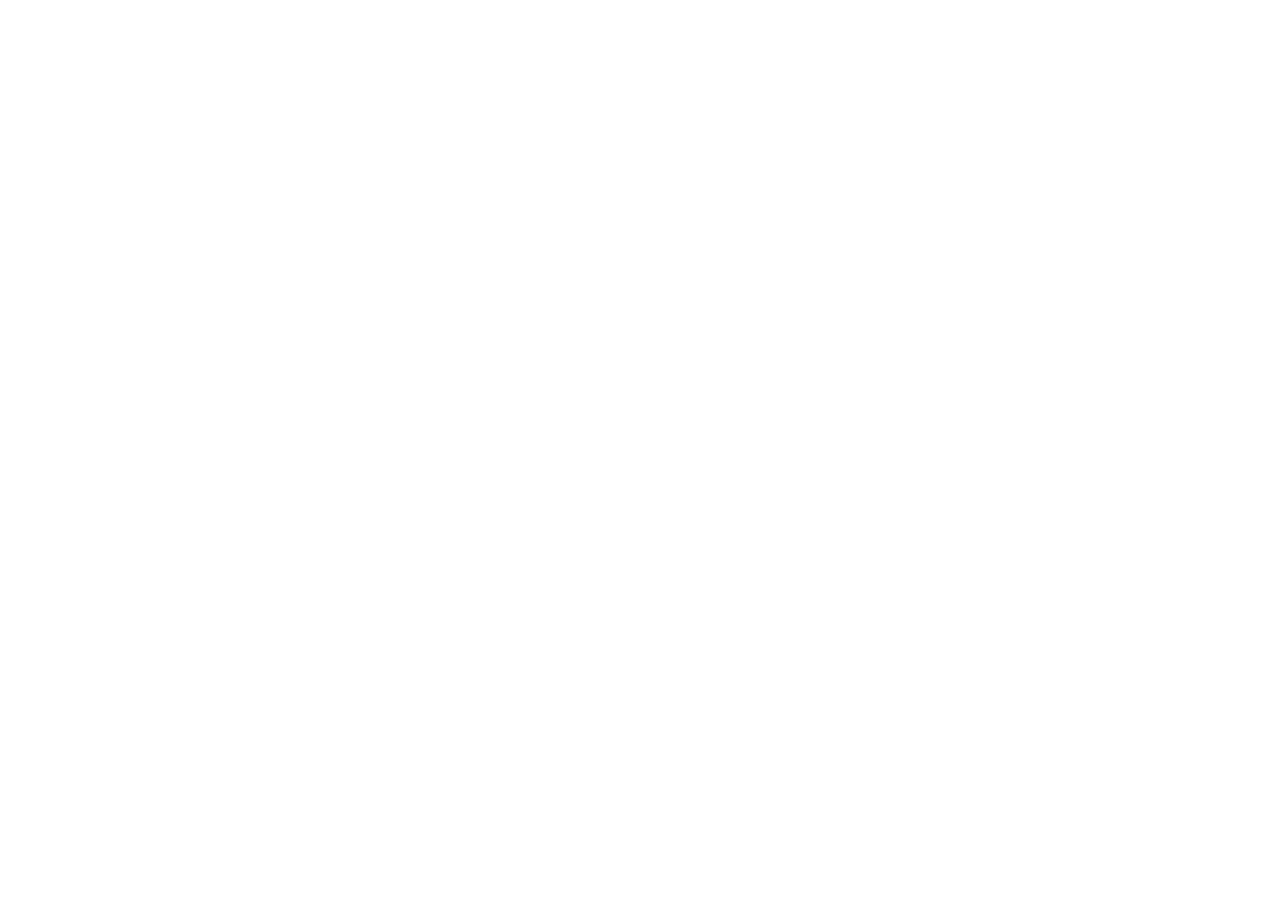
==== commit b4e47922: "Fix base path for GitHub Pages (/tabemi-diet/)" ====
--- a/index.html
+++ b/index.html
@@ -15,8 +15,8 @@
     <link rel="preconnect" href="https://fonts.googleapis.com" />
     <link rel="preconnect" href="https://fonts.gstatic.com" crossorigin />
     <link href="https://fonts.googleapis.com/css2?family=Shippori+Mincho:wght@400;500;600;700;800&family=Noto+Sans+JP:wght@300;400;500;600;700&family=DM+Serif+Display&display=swap" rel="stylesheet" />
-    <script type="module" crossorigin src="/assets/index-7I0Svjyz.js"></script>
-    <link rel="stylesheet" crossorigin href="/assets/index-CE2IZYHC.css">
+    <script type="module" crossorigin src="/tabemi-diet/assets/index-BBBFHtO_.js"></script>
+    <link rel="stylesheet" crossorigin href="/tabemi-diet/assets/index-CE2IZYHC.css">
     <script src="/__manus__/debug-collector.js" defer></script>
   </head>
 
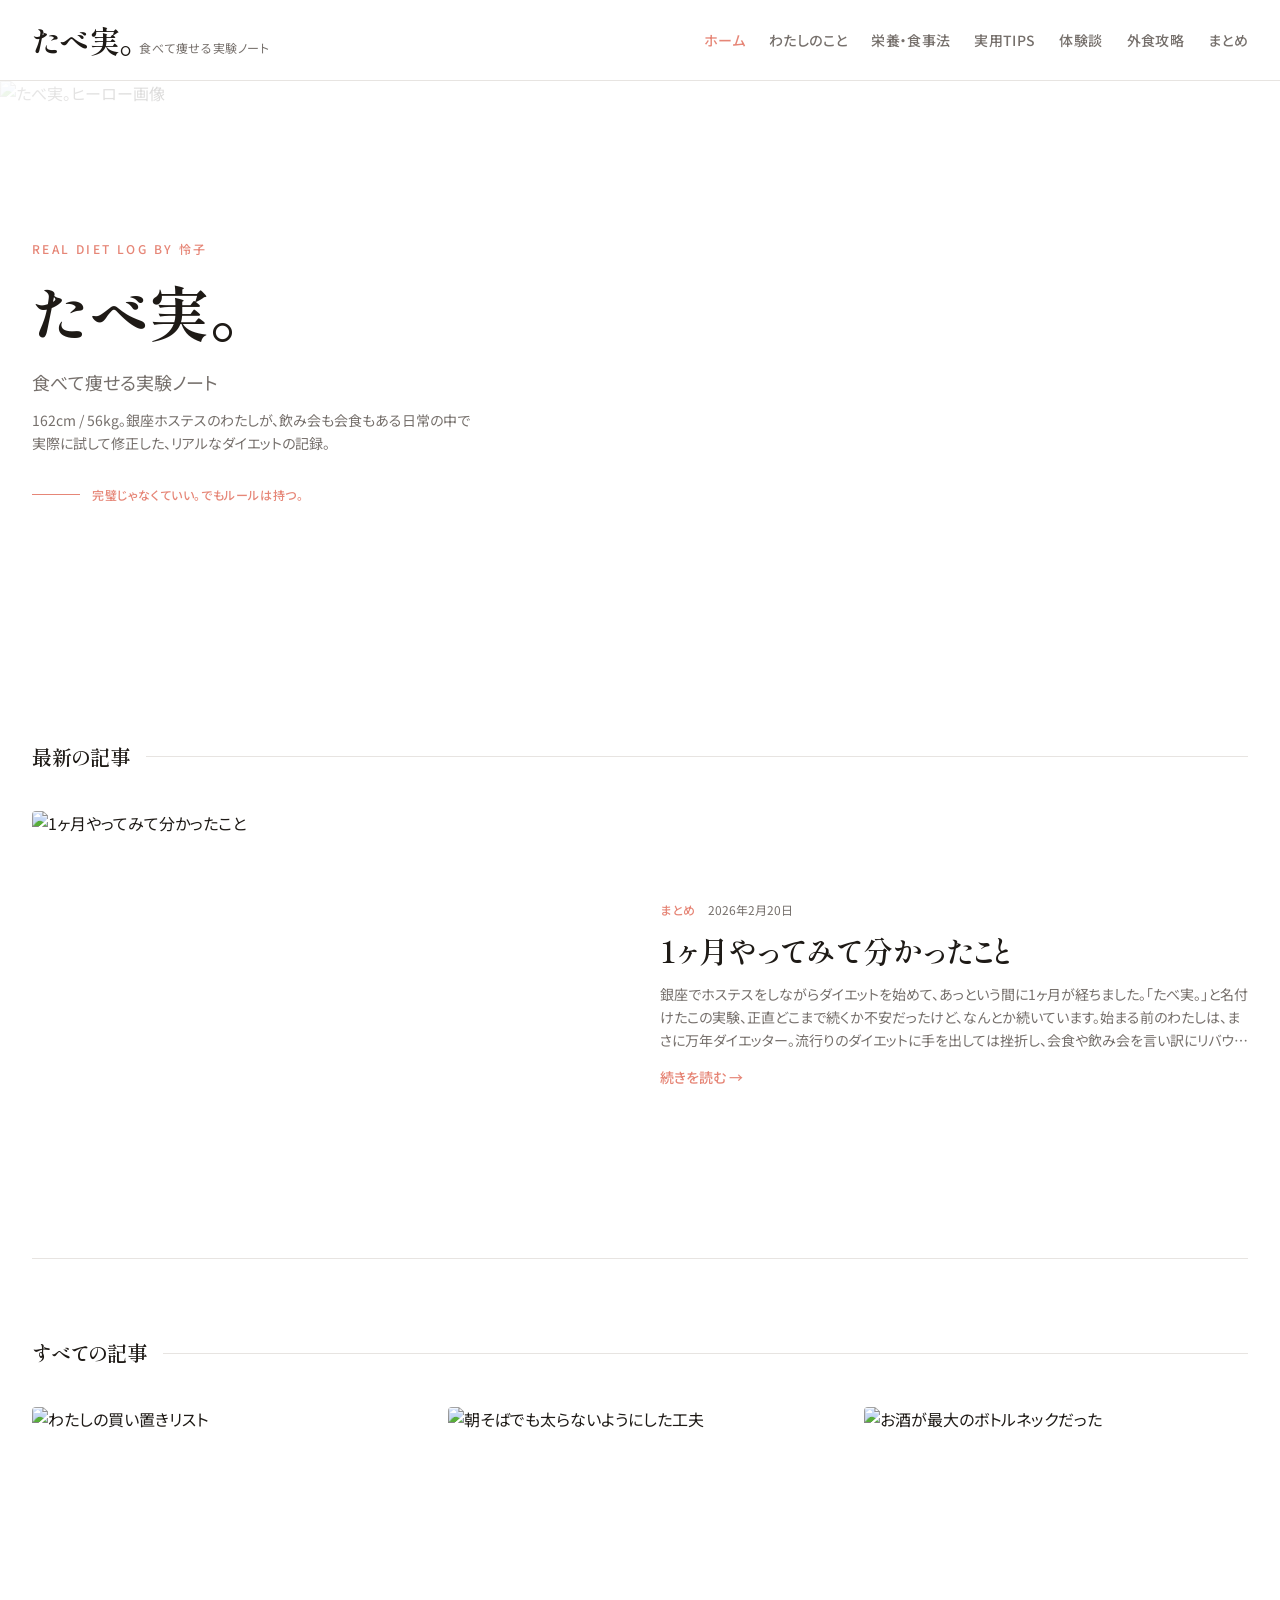
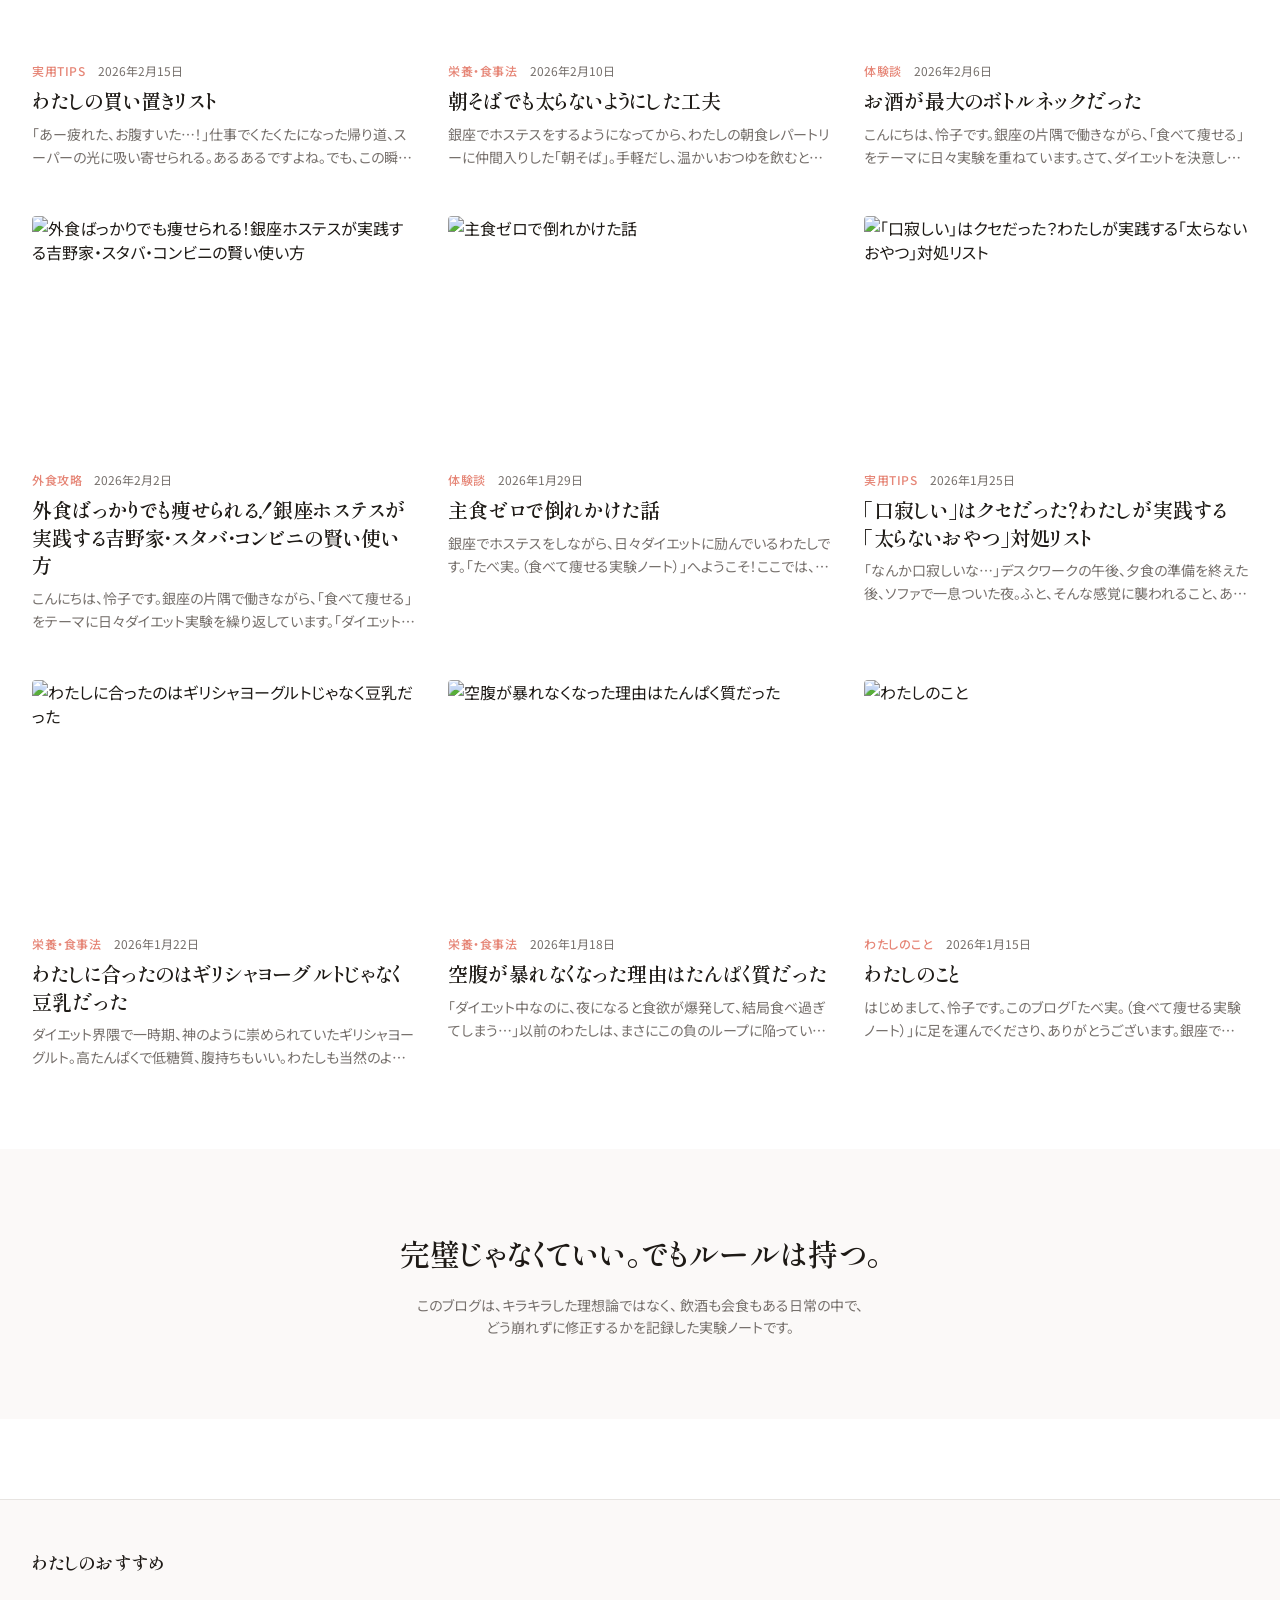
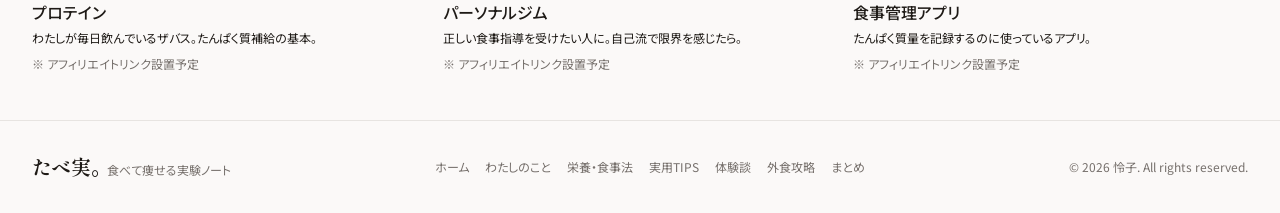
==== commit 98e89625: "Fix: apple-touch-icon RGB PNG with background color, all icons regenerated" ====
--- a/index.html
+++ b/index.html
@@ -7,16 +7,25 @@
       name="viewport"
       content="width=device-width, initial-scale=1.0, maximum-scale=1" />
     <title>たべ実。| 食べて痩せる実験ノート</title>
-    <meta name="description" content="162cm/56kgの銀座OLが、実際に試して修正したリアルなダイエットログ。完璧じゃなくていい。でもルールは持つ。" />
+    <meta name="description" content="162cm/56kgの銀座ホステスが、実際に試して修正したリアルなダイエットログ。完璧じゃなくていい。でもルールは持つ。" />
     <meta property="og:title" content="たべ実。| 食べて痩せる実験ノート" />
-    <meta property="og:description" content="162cm/56kgの銀座OLが、実際に試して修正したリアルなダイエットログ。たんぱく質中心の食事法、外食攻略、飲酒との付き合い方。" />
+    <meta property="og:description" content="162cm/56kgの銀座ホステスが、実際に試して修正したリアルなダイエットログ。たんぱく質中心の食事法、外食攻略、飲酒との付き合い方。" />
     <meta property="og:type" content="website" />
     <meta name="twitter:card" content="summary_large_image" />
+    <link rel="icon" type="image/x-icon" href="/favicon.ico" />
+    <link rel="icon" type="image/png" sizes="32x32" href="/favicon-32x32.png" />
+    <link rel="icon" type="image/png" sizes="16x16" href="/favicon-16x16.png" />
+    <link rel="apple-touch-icon" sizes="180x180" href="/apple-touch-icon.png" />
+    <link rel="manifest" href="/manifest.json" />
+    <meta name="theme-color" content="#F9E8E0" />
+    <meta name="apple-mobile-web-app-capable" content="yes" />
+    <meta name="apple-mobile-web-app-status-bar-style" content="default" />
+    <meta name="apple-mobile-web-app-title" content="たべ実。" />
     <link rel="preconnect" href="https://fonts.googleapis.com" />
     <link rel="preconnect" href="https://fonts.gstatic.com" crossorigin />
     <link href="https://fonts.googleapis.com/css2?family=Shippori+Mincho:wght@400;500;600;700;800&family=Noto+Sans+JP:wght@300;400;500;600;700&family=DM+Serif+Display&display=swap" rel="stylesheet" />
-    <script type="module" crossorigin src="/tabemi-diet/assets/index-BBBFHtO_.js"></script>
-    <link rel="stylesheet" crossorigin href="/tabemi-diet/assets/index-CE2IZYHC.css">
+    <script type="module" crossorigin src="/assets/index-uPgYkSh-.js"></script>
+    <link rel="stylesheet" crossorigin href="/assets/index-a-GCh7cl.css">
     <script src="/__manus__/debug-collector.js" defer></script>
   </head>
 
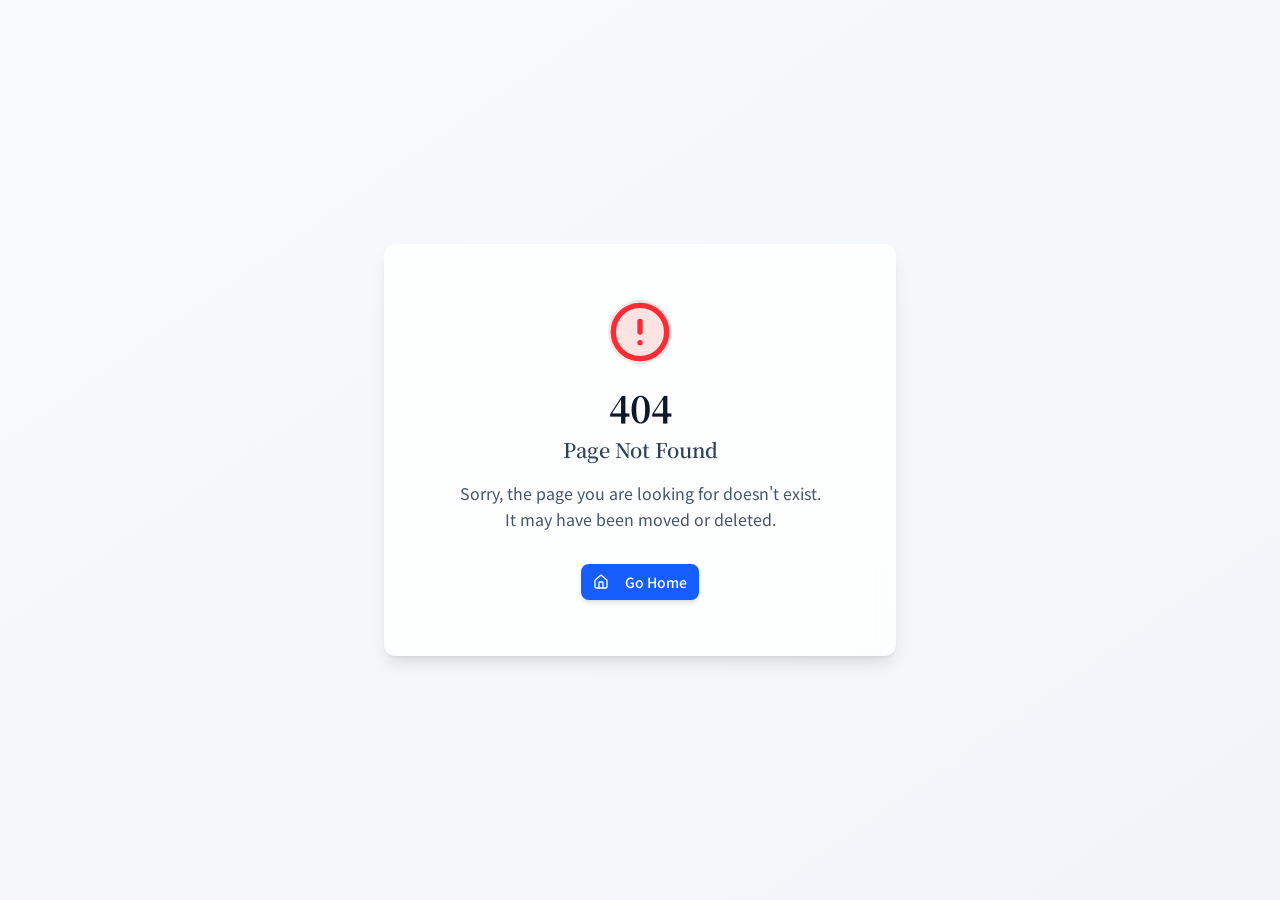
==== commit 43590cf5: "リニューアル: チャッピーに聞いて、ダイエットしてみた。 - 新コンセプト: ChatGPT（チャッピー）に相談しながらダイエットを実践する体験記 - 著者: 怜子（162cm/56kg、銀座ホステス" ====
--- a/index.html
+++ b/index.html
@@ -1,34 +1,33 @@
 <!doctype html>
 <html lang="ja">
-
   <head>
     <meta charset="UTF-8" />
-    <meta
-      name="viewport"
-      content="width=device-width, initial-scale=1.0, maximum-scale=1" />
-    <title>たべ実。| 食べて痩せる実験ノート</title>
-    <meta name="description" content="162cm/56kgの銀座ホステスが、実際に試して修正したリアルなダイエットログ。完璧じゃなくていい。でもルールは持つ。" />
-    <meta property="og:title" content="たべ実。| 食べて痩せる実験ノート" />
-    <meta property="og:description" content="162cm/56kgの銀座ホステスが、実際に試して修正したリアルなダイエットログ。たんぱく質中心の食事法、外食攻略、飲酒との付き合い方。" />
+    <meta name="viewport" content="width=device-width, initial-scale=1.0, maximum-scale=1" />
+    <title>チャッピーに聞いて、ダイエットしてみた。</title>
+    <meta name="description" content="銀座ホステスの怜子が、ChatGPT（チャッピー）に食事を相談しながら実践するリアルなダイエット体験記。" />
+
+    <!-- Favicon & Icons -->
+    <link rel="icon" type="image/png" sizes="32x32" href="https://files.manuscdn.com/user_upload_by_module/session_file/310519663367484481/hxnmprWuUtcNsbmC.png" />
+    <link rel="icon" type="image/png" sizes="16x16" href="https://files.manuscdn.com/user_upload_by_module/session_file/310519663367484481/fyWyTJpAdLLpwowc.png" />
+    <link rel="apple-touch-icon" sizes="180x180" href="https://files.manuscdn.com/user_upload_by_module/session_file/310519663367484481/CdyfWVcPEJwxJKGj.png" />
+    <link rel="manifest" href="/manifest.json" />
+    <meta name="theme-color" content="#fdf5f0" />
+
+    <!-- OGP -->
+    <meta property="og:title" content="チャッピーに聞いて、ダイエットしてみた。" />
+    <meta property="og:description" content="銀座ホステスの怜子が、ChatGPT（チャッピー）に食事を相談しながら実践するリアルなダイエット体験記。" />
     <meta property="og:type" content="website" />
+    <meta property="og:image" content="https://files.manuscdn.com/user_upload_by_module/session_file/310519663367484481/CdyfWVcPEJwxJKGj.png" />
     <meta name="twitter:card" content="summary_large_image" />
-    <link rel="icon" type="image/x-icon" href="/favicon.ico" />
-    <link rel="icon" type="image/png" sizes="32x32" href="/favicon-32x32.png" />
-    <link rel="icon" type="image/png" sizes="16x16" href="/favicon-16x16.png" />
-    <link rel="apple-touch-icon" sizes="180x180" href="/apple-touch-icon.png" />
-    <link rel="manifest" href="/manifest.json" />
-    <meta name="theme-color" content="#F9E8E0" />
-    <meta name="apple-mobile-web-app-capable" content="yes" />
-    <meta name="apple-mobile-web-app-status-bar-style" content="default" />
-    <meta name="apple-mobile-web-app-title" content="たべ実。" />
+
+    <!-- Google Fonts: Noto Serif JP + Noto Sans JP -->
     <link rel="preconnect" href="https://fonts.googleapis.com" />
     <link rel="preconnect" href="https://fonts.gstatic.com" crossorigin />
-    <link href="https://fonts.googleapis.com/css2?family=Shippori+Mincho:wght@400;500;600;700;800&family=Noto+Sans+JP:wght@300;400;500;600;700&family=DM+Serif+Display&display=swap" rel="stylesheet" />
-    <script type="module" crossorigin src="/assets/index-uPgYkSh-.js"></script>
-    <link rel="stylesheet" crossorigin href="/assets/index-a-GCh7cl.css">
+    <link href="https://fonts.googleapis.com/css2?family=Noto+Sans+JP:wght@400;500;600&family=Noto+Serif+JP:wght@400;600;700&display=swap" rel="stylesheet" />
+    <script type="module" crossorigin src="/assets/index-Bze8OR0r.js"></script>
+    <link rel="stylesheet" crossorigin href="/assets/index-CROOXIH_.css">
     <script src="/__manus__/debug-collector.js" defer></script>
   </head>
-
   <body>
     <script id="manus-runtime">window.__MANUS_HOST_DEV__ = false;
 (function(){"use strict";var Mr={exports:{}},Kn={};/**
@@ -94,7 +93,6 @@
     <script
       defer
       src="https://manus-analytics.com/umami"
-      data-website-id="54cd8099-3744-4a8c-b34d-b5e61cef4a6b"></script>
+      data-website-id="1da46386-bf00-4c91-ac7c-b51a6f94dd16"></script>
   </body>
-
 </html>
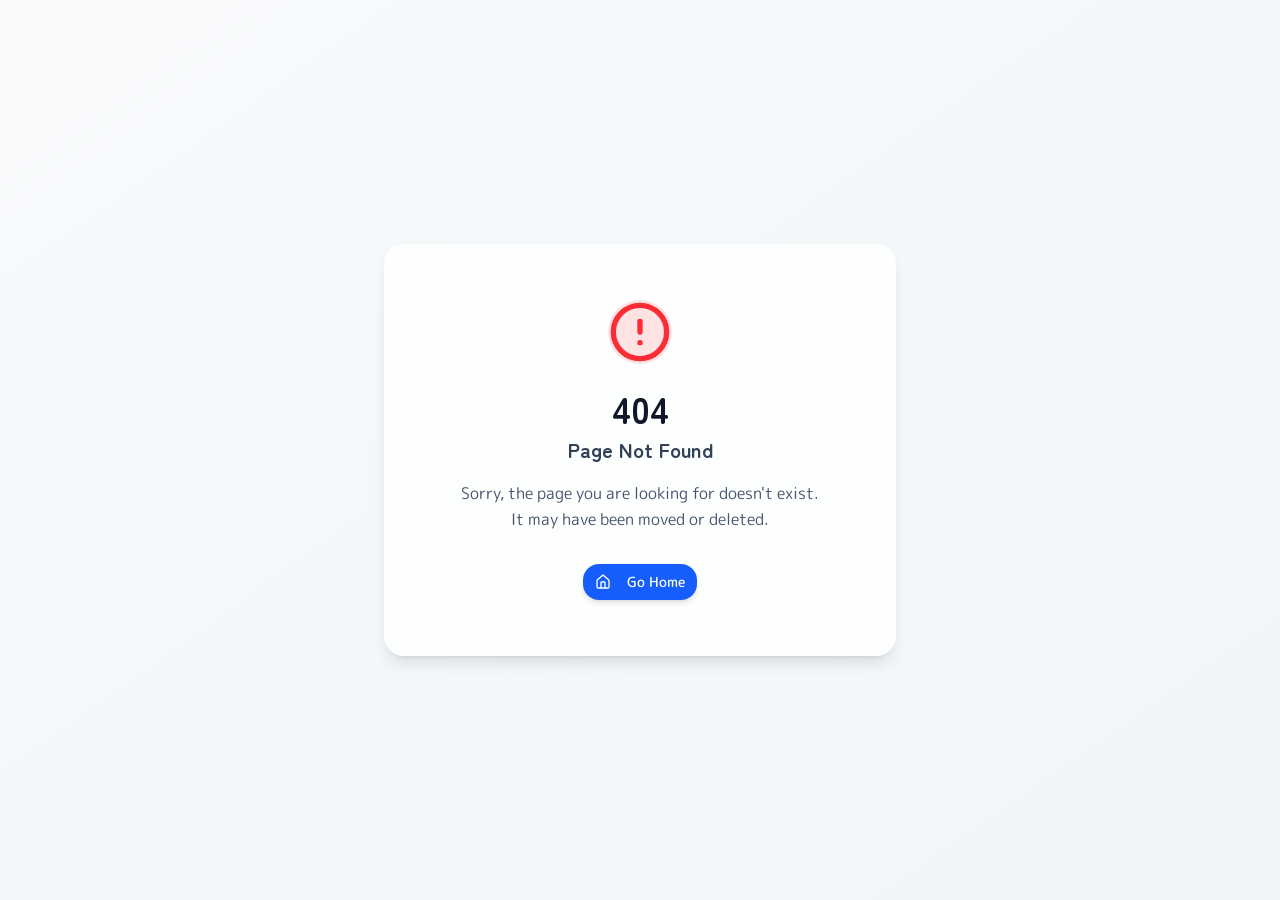
==== commit 8e86f65c: "Redesign: Pattern C Pop & Cute style" ====
--- a/index.html
+++ b/index.html
@@ -11,21 +11,21 @@
     <link rel="icon" type="image/png" sizes="16x16" href="https://files.manuscdn.com/user_upload_by_module/session_file/310519663367484481/fyWyTJpAdLLpwowc.png" />
     <link rel="apple-touch-icon" sizes="180x180" href="https://files.manuscdn.com/user_upload_by_module/session_file/310519663367484481/CdyfWVcPEJwxJKGj.png" />
     <link rel="manifest" href="/manifest.json" />
-    <meta name="theme-color" content="#fdf5f0" />
+    <meta name="theme-color" content="#fce4ec" />
 
     <!-- OGP -->
     <meta property="og:title" content="チャッピーに聞いて、ダイエットしてみた。" />
     <meta property="og:description" content="銀座ホステスの怜子が、ChatGPT（チャッピー）に食事を相談しながら実践するリアルなダイエット体験記。" />
     <meta property="og:type" content="website" />
-    <meta property="og:image" content="https://files.manuscdn.com/user_upload_by_module/session_file/310519663367484481/CdyfWVcPEJwxJKGj.png" />
+    <meta property="og:image" content="https://d2xsxph8kpxj0f.cloudfront.net/310519663367484481/eHjePCVWdxPzHg5nQZSGmd/pop-hero-da6yt9PAGKycn5b8wNo7PW.webp" />
     <meta name="twitter:card" content="summary_large_image" />
 
-    <!-- Google Fonts: Noto Serif JP + Noto Sans JP -->
+    <!-- Google Fonts: Zen Maru Gothic (pop rounded) + M PLUS Rounded 1c -->
     <link rel="preconnect" href="https://fonts.googleapis.com" />
     <link rel="preconnect" href="https://fonts.gstatic.com" crossorigin />
-    <link href="https://fonts.googleapis.com/css2?family=Noto+Sans+JP:wght@400;500;600&family=Noto+Serif+JP:wght@400;600;700&display=swap" rel="stylesheet" />
-    <script type="module" crossorigin src="/assets/index-Bze8OR0r.js"></script>
-    <link rel="stylesheet" crossorigin href="/assets/index-CROOXIH_.css">
+    <link href="https://fonts.googleapis.com/css2?family=Zen+Maru+Gothic:wght@400;500;700;900&family=M+PLUS+Rounded+1c:wght@400;500;700&display=swap" rel="stylesheet" />
+    <script type="module" crossorigin src="/assets/index-Dk0Jb578.js"></script>
+    <link rel="stylesheet" crossorigin href="/assets/index-CtCX8ZzF.css">
     <script src="/__manus__/debug-collector.js" defer></script>
   </head>
   <body>
